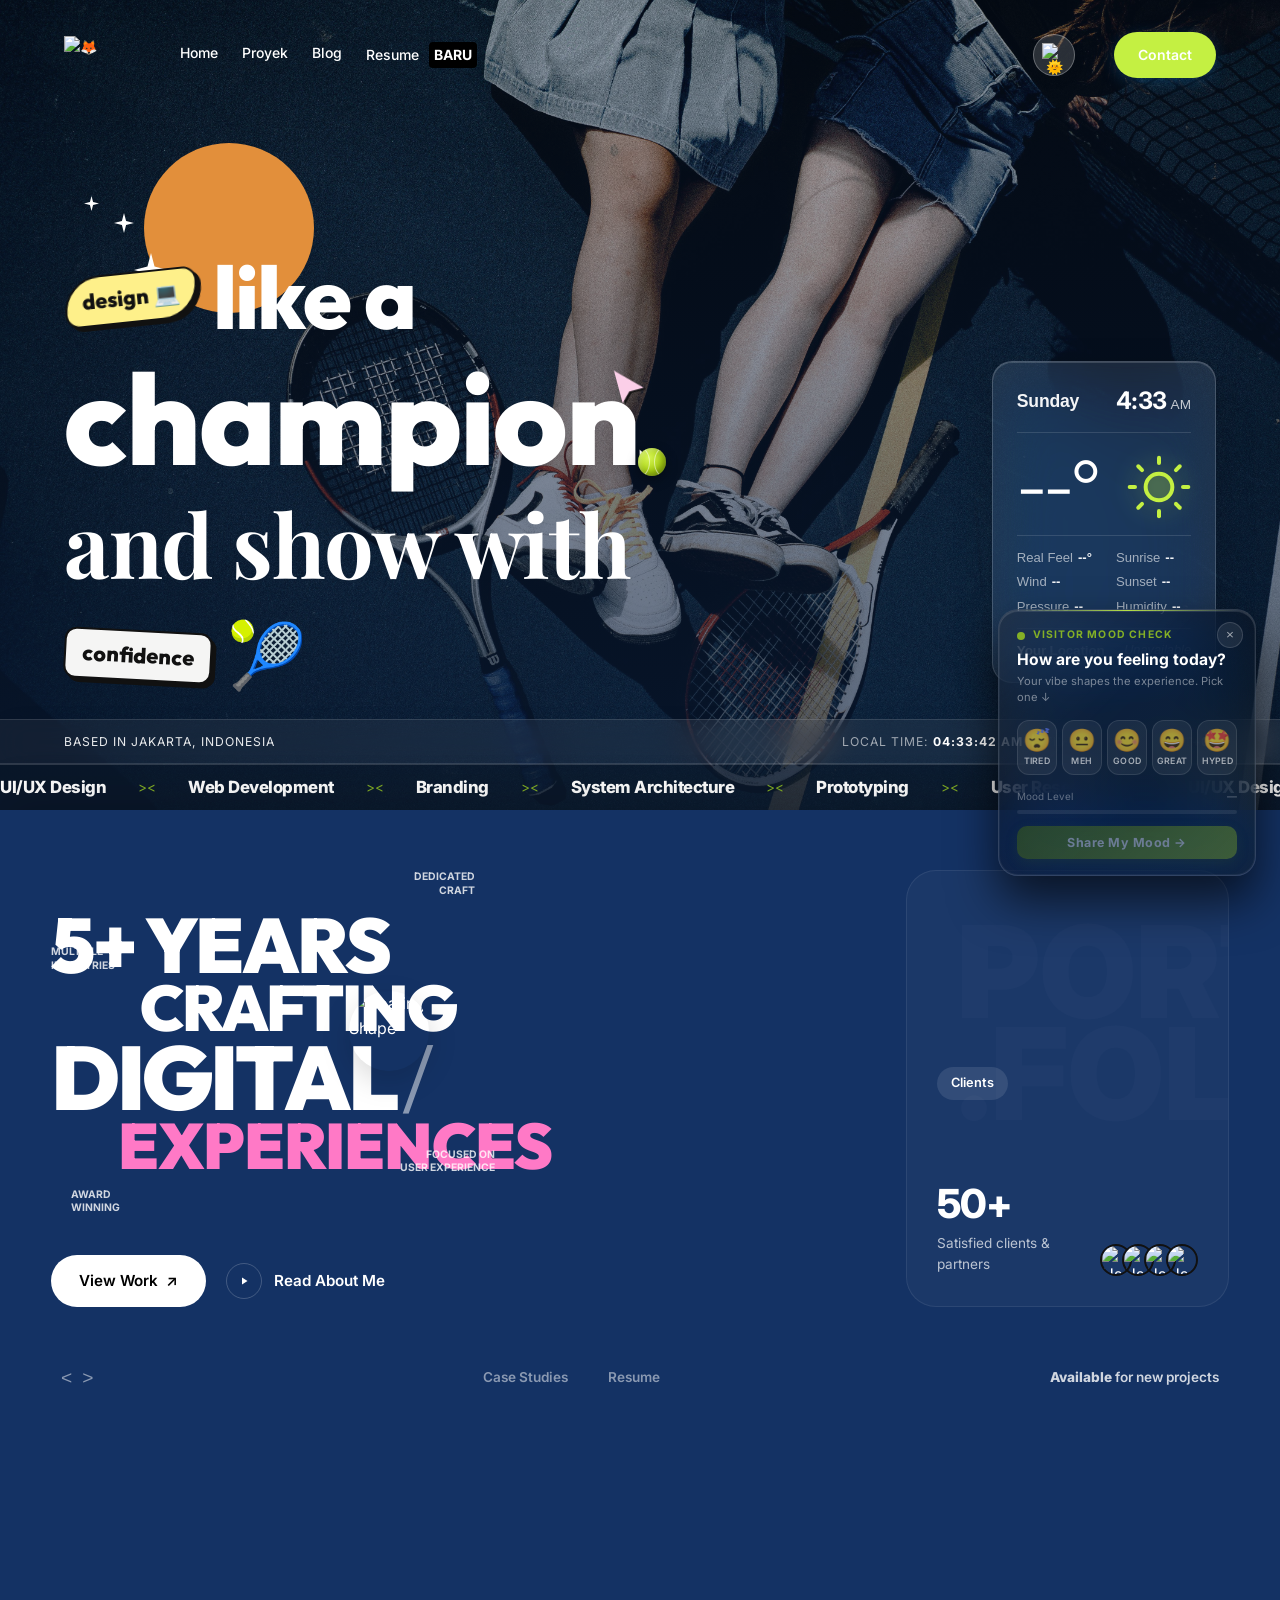
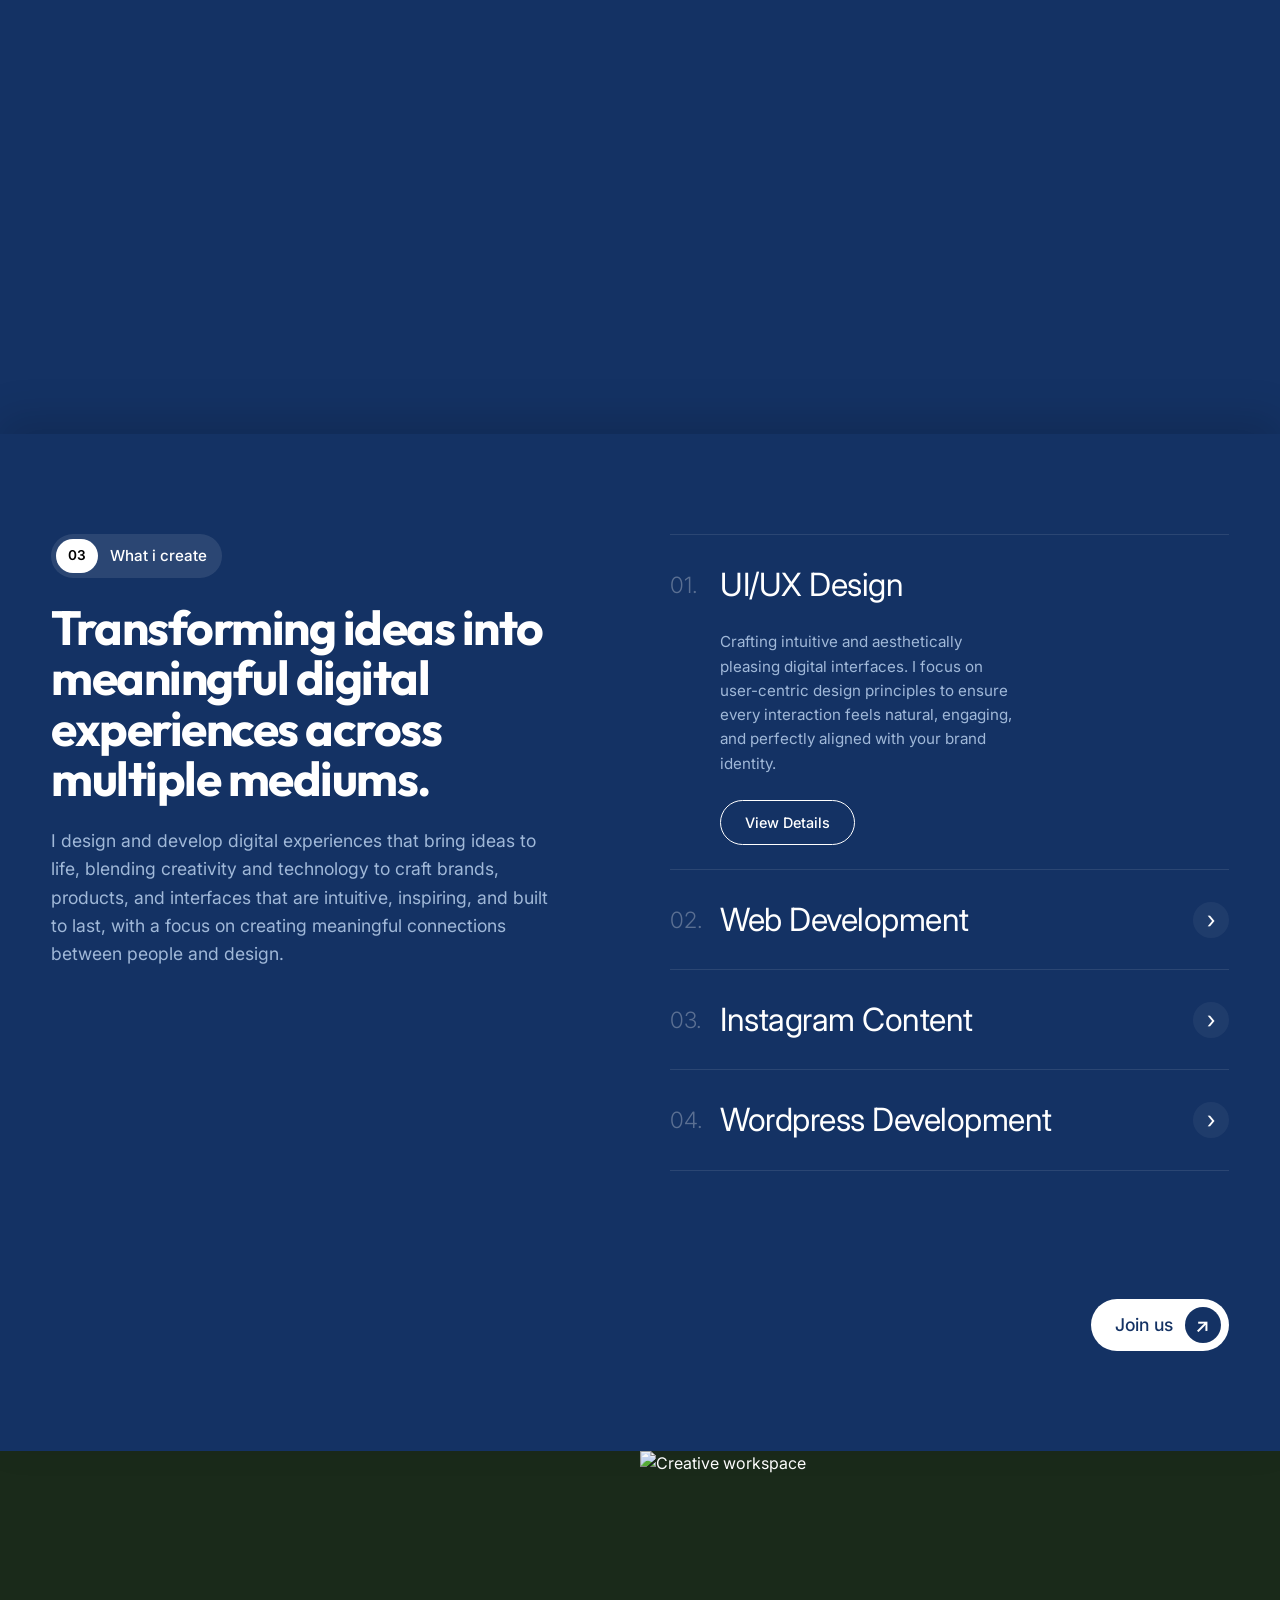
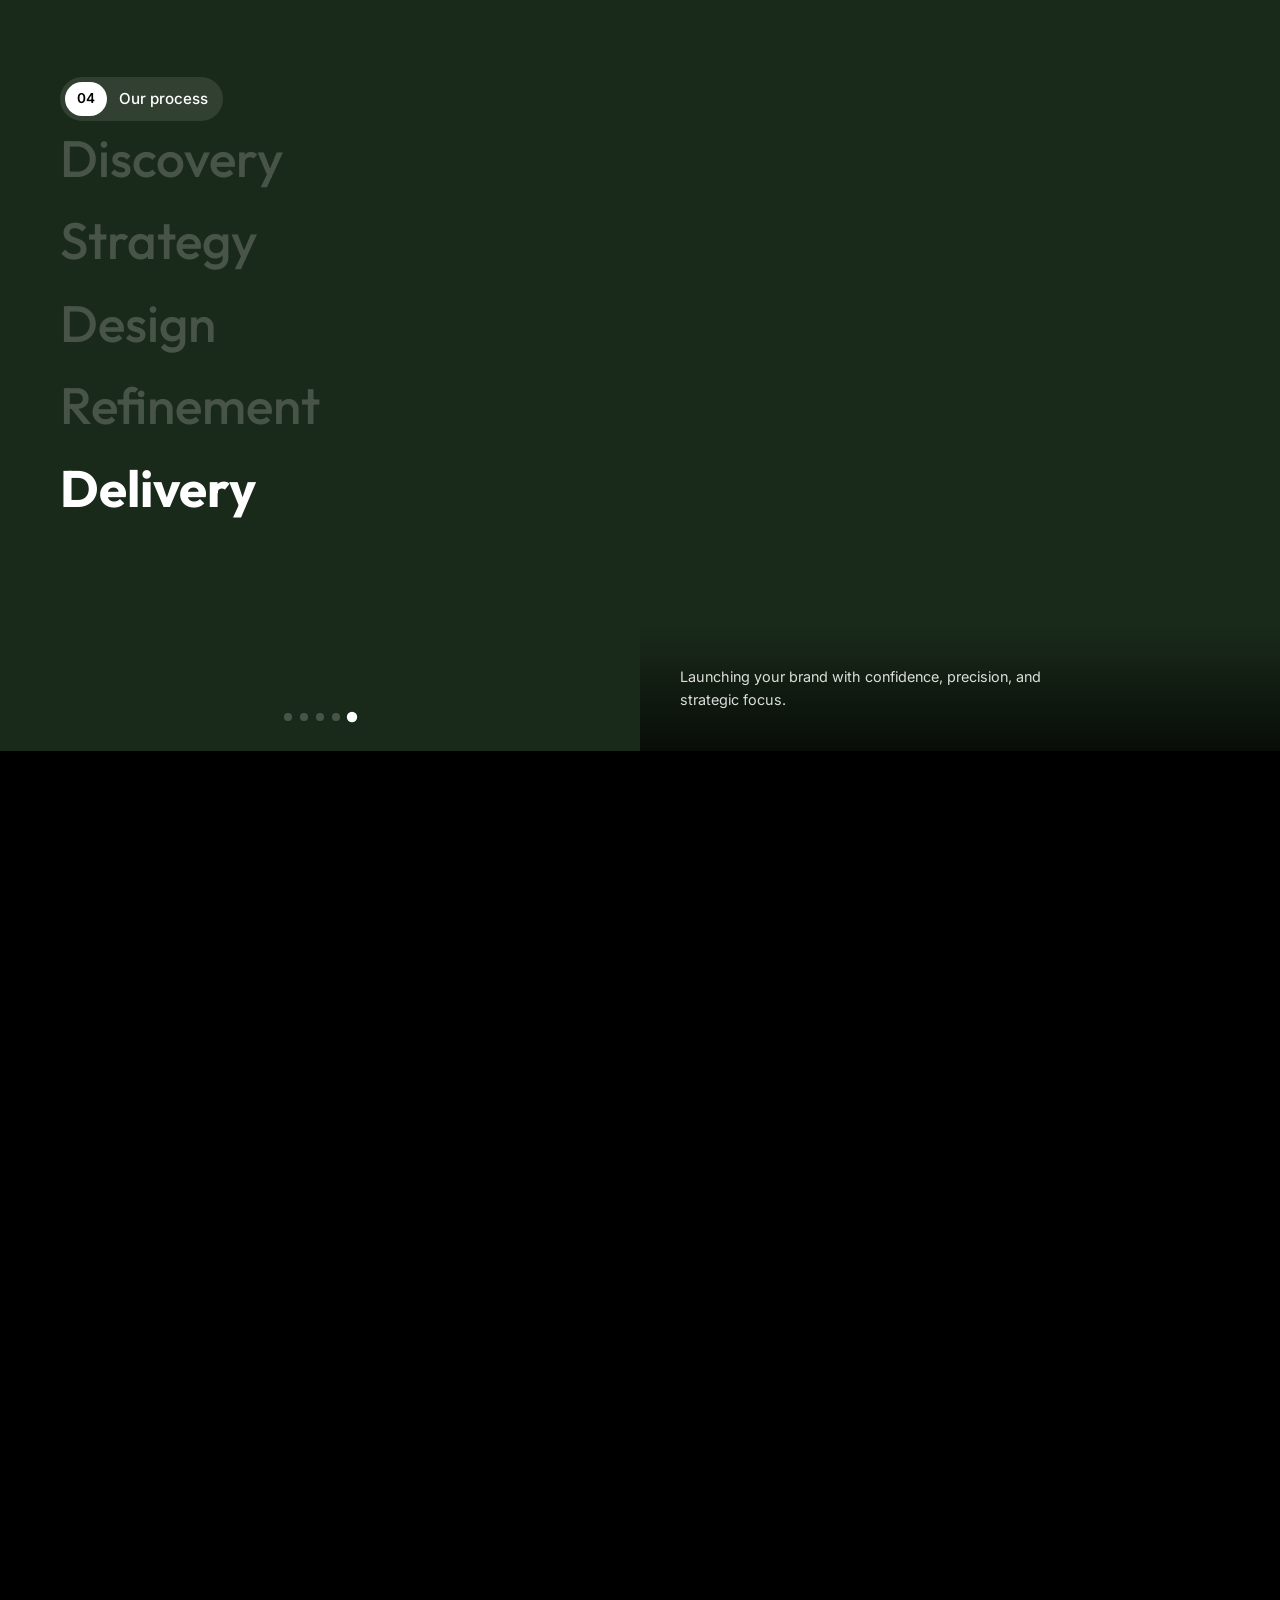
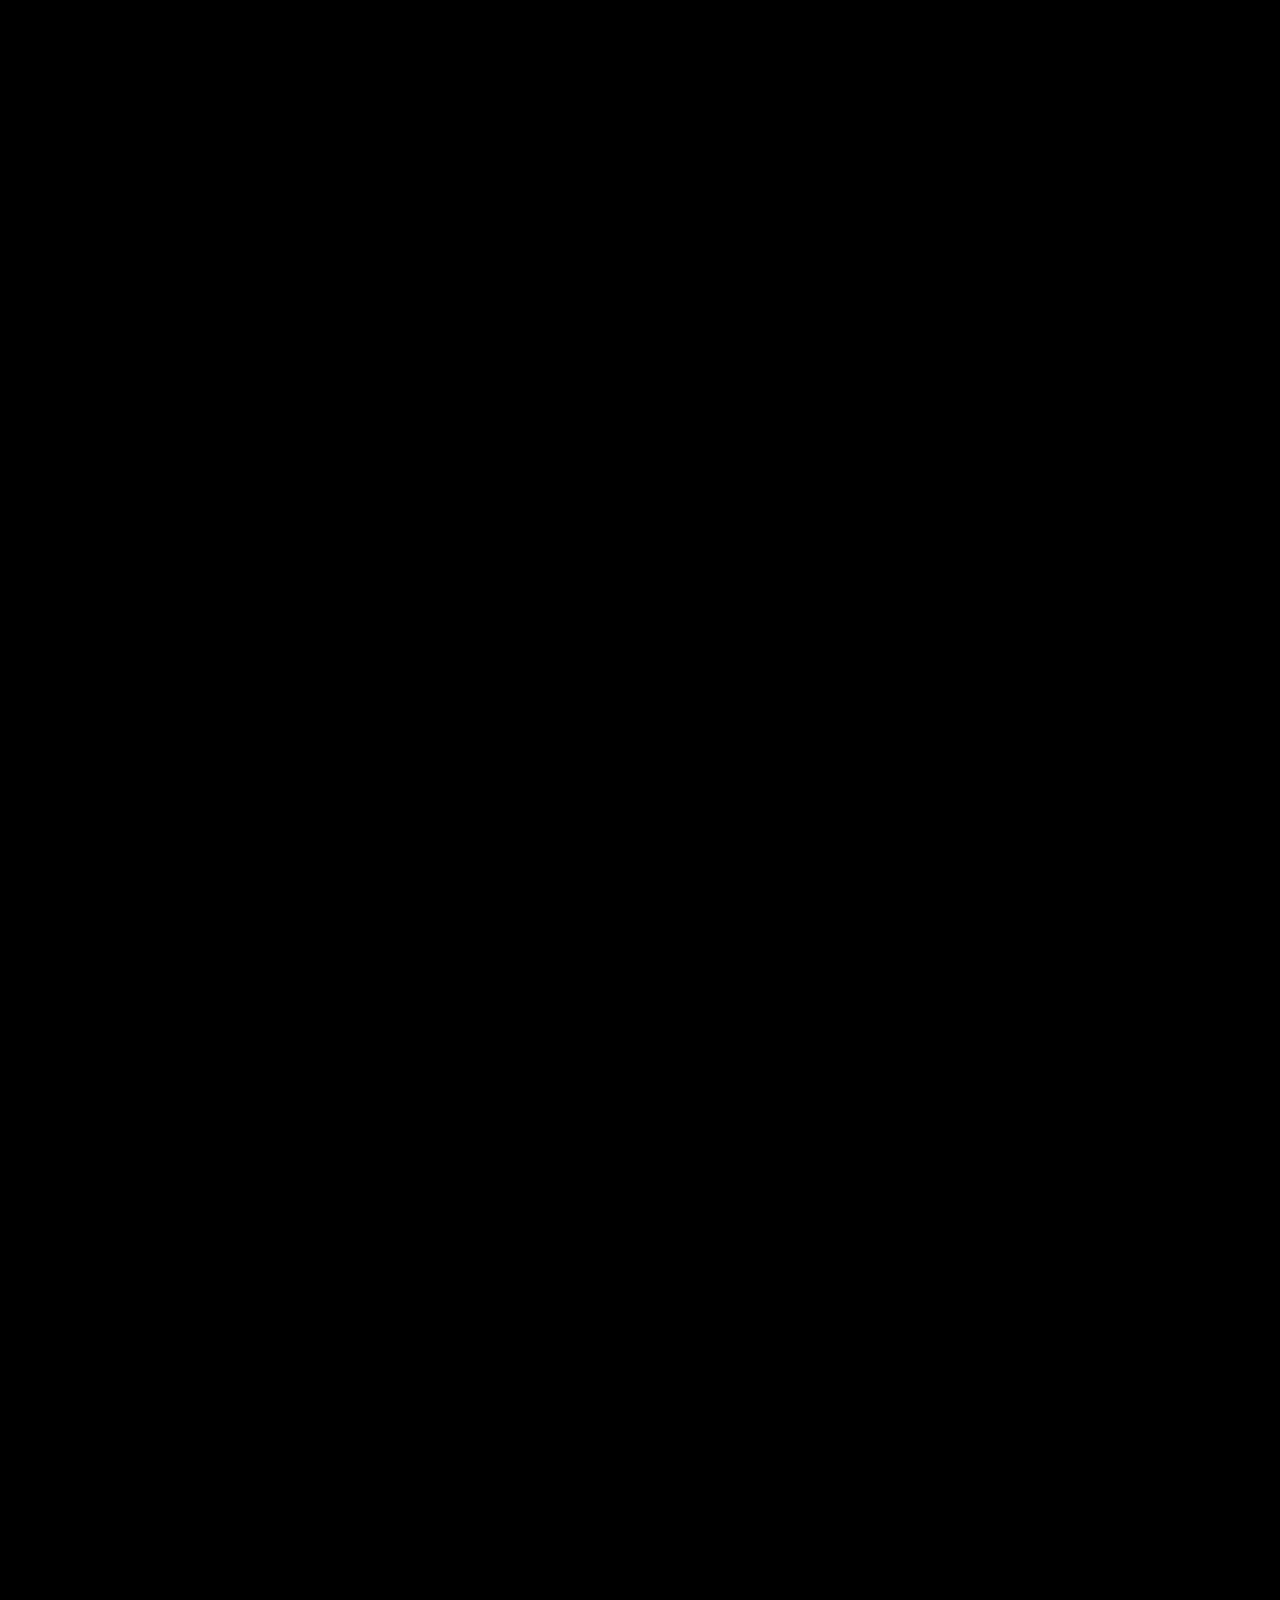
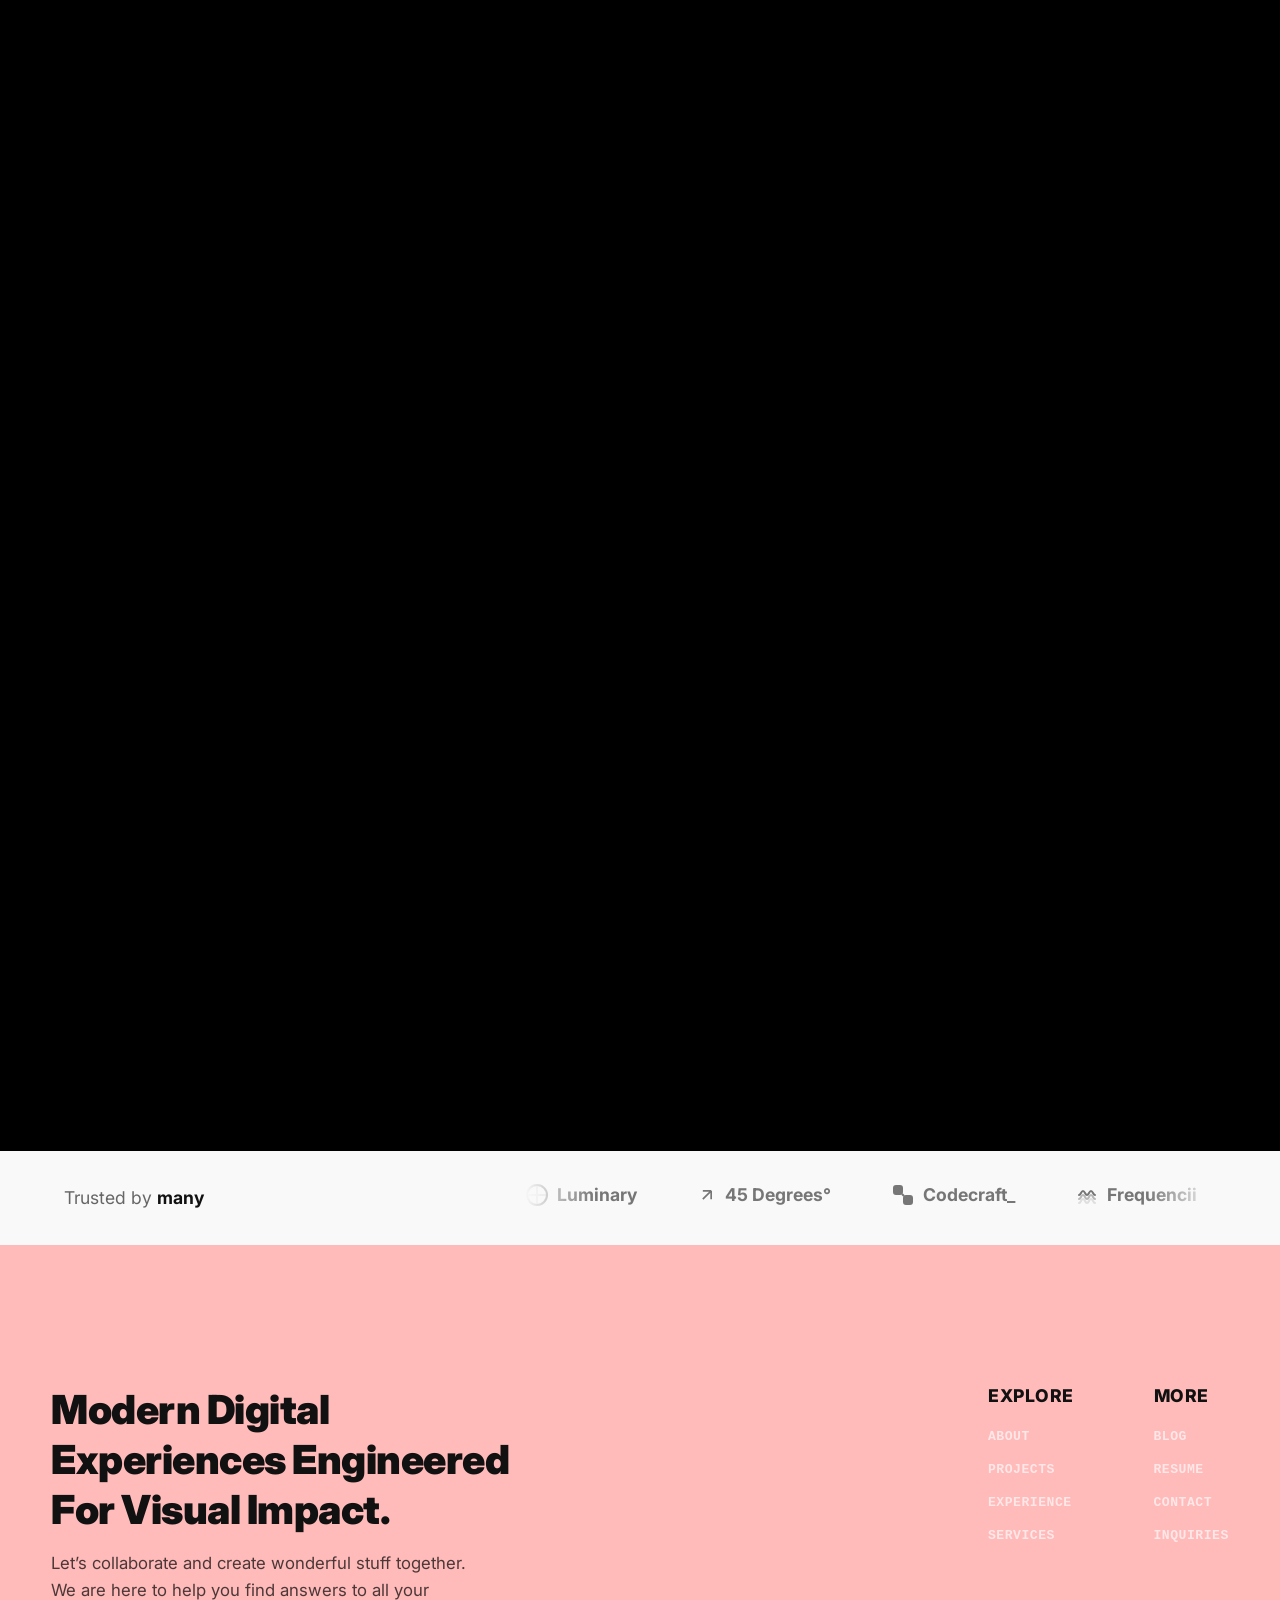
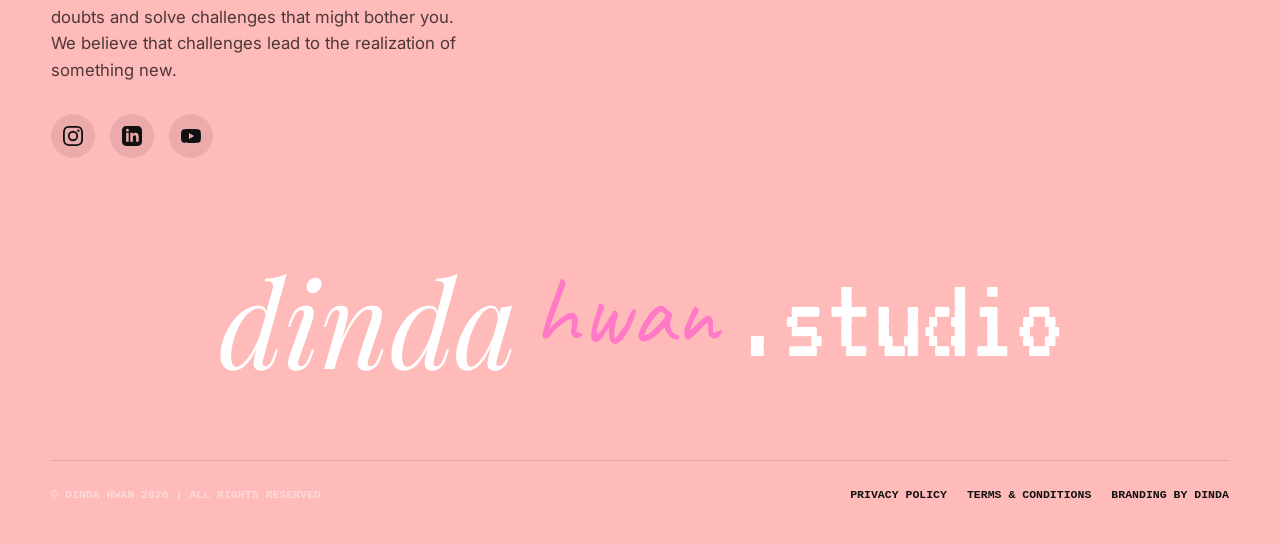
==== index.html @ 65650a75 "Enhance contact panel with WA/Email integration, fix UI issues" ====
<!DOCTYPE html>
<html lang="en">
<head>
    <meta charset="UTF-8">
    <meta name="viewport" content="width=device-width, initial-scale=1.0">
    <title>My Portfolio</title>
    <link rel="icon" type="image/png" href="assets/favicon-dark.png" media="(prefers-color-scheme: dark)">
    <link rel="icon" type="image/png" href="assets/favicon-light.png" media="(prefers-color-scheme: light)">
    <link rel="stylesheet" href="css/style.css?v=7">
    <link rel="preconnect" href="https://fonts.googleapis.com">
    <link rel="preconnect" href="https://fonts.gstatic.com" crossorigin>
    <link href="https://fonts.googleapis.com/css2?family=Inter:wght@300;400;500;600&family=Playfair+Display:ital,wght@0,400;0,600;1,400&family=Outfit:wght@400;500;600;700;800&display=swap" rel="stylesheet">
    <script defer src="https://unpkg.com/@lottiefiles/lottie-player@latest/dist/lottie-player.js"></script>
    <style>
        .lang-selector-minimal {
            position: absolute; top: 30px; right: 100px; z-index: 1000;
            display: none !important; gap: 10px; font-family: 'Inter', sans-serif; font-size: 0.85rem; font-weight: 600;
            background: #2a2a2a; border: 1px solid #444; border-radius: 50px;
            padding: 0 15px; height: 44px; align-items: center;
            box-shadow: 0 4px 12px rgba(0,0,0,0.1);
            transition: all 0.3s ease;
        }
        body.light-theme .lang-selector-minimal {
            background: #fff; border: 1px solid #ddd;
        }
        .lang-selector-minimal span {
            color: rgba(255,255,255,0.2);
        }
        body.light-theme .lang-selector-minimal span {
            color: rgba(0,0,0,0.2);
        }
        .lang-selector-minimal button { background: none; border: none; padding: 0; cursor: pointer; color: rgba(255,255,255,0.5); font-family: inherit; font-size: inherit; font-weight: inherit; transition: color 0.2s;}
        .lang-selector-minimal button:hover, .lang-selector-minimal button.active { color: #fff; }
        body.light-theme .lang-selector-minimal button { color: rgba(0,0,0,0.5); }
        body.light-theme .lang-selector-minimal button:hover, body.light-theme .lang-selector-minimal button.active { color: #111; }
    </style>
    <script src="js/components.js?v=11"></script>

    <style>
        /* Quantum Case Study Overlay */
        .quantum-modal-overlay {
            position: fixed;
            top: 0; left: 0; right: 0; bottom: 0;
            background: var(--primary-bg, #143264);
            z-index: 2000;
            overflow-y: auto;
            overflow-x: hidden;
            display: block;
            opacity: 0;
            visibility: hidden;
            transform: translateY(100%);
            transition: transform 0.6s cubic-bezier(0.16, 1, 0.3, 1), opacity 0.4s ease, visibility 0.4s ease;
        }

        .quantum-modal-overlay.show {
            opacity: 1;
            visibility: visible;
            transform: translateY(0);
        }

        .quantum-modal-close {
            position: fixed;
            top: 30px;
            right: 30px;
            width: 50px;
            height: 50px;
            border-radius: 50%;
            background: rgba(0, 0, 0, 0.3);
            backdrop-filter: blur(10px);
            color: #fff;
            border: 1px solid rgba(255, 255, 255, 0.2);
            font-size: 2rem;
            display: flex;
            align-items: center;
            justify-content: center;
            cursor: pointer;
            z-index: 2010;
            transition: all 0.3s;
            line-height: 1;
        }
        .quantum-modal-close:hover {
            background: rgba(0, 0, 0, 0.6);
            transform: scale(1.1) rotate(90deg);
        }

        .quantum-modal-content {
            width: 100%;
            min-height: 100vh;
            display: flex;
            flex-direction: column;
            color: #ffffff;
        }

        .quantum-hero-banner {
            width: 100vw;
            height: 70vh;
            background-size: cover;
            background-position: center;
            background-repeat: no-repeat;
            position: relative;
        }

        .quantum-article {
            max-width: 1200px;
            margin: 0 auto;
            padding: 5rem 5% 8rem 5%;
            width: 100%;
            font-family: 'Inter', sans-serif;
        }

        .quantum-header {
            margin-bottom: 5rem;
            text-align: center;
        }

        .quantum-title {
            font-size: clamp(3rem, 6vw, 5.5rem);
            font-weight: 900;
            letter-spacing: -0.04em;
            line-height: 1.1;
            margin-bottom: 1.5rem;
            color: #fff;
        }

        .quantum-subtitle {
            font-size: 1.5rem;
            color: rgba(255, 255, 255, 0.7);
            font-weight: 500;
        }

        .quantum-split-layout {
            display: grid;
            grid-template-columns: 1fr 2.5fr;
            gap: 4rem;
            align-items: start;
        }

        .quantum-sidebar {
            position: sticky;
            top: 4rem;
            display: flex;
            flex-direction: column;
            gap: 2.5rem;
        }

        .quantum-meta-group {
            display: flex;
            flex-direction: column;
            gap: 0.5rem;
            padding-bottom: 1.5rem;
            border-bottom: 1px solid rgba(255, 255, 255, 0.1);
        }

        .quantum-meta-label {
            font-size: 0.8rem;
            text-transform: uppercase;
            letter-spacing: 0.05em;
            font-weight: 700;
            opacity: 0.6;
            margin: 0;
            color: #fff;
        }

        .quantum-meta-value {
            font-size: 1.1rem;
            font-weight: 500;
            margin: 0;
            color: #fff;
        }

        .quantum-hire-btn {
            background: #fff;
            color: #000;
            border: none;
            border-radius: 40px;
            padding: 1rem 2rem;
            font-weight: 700;
            font-size: 1rem;
            cursor: pointer;
            width: 100%;
            transition: transform 0.3s;
            display: flex;
            justify-content: space-between;
            align-items: center;
        }
        .quantum-hire-btn:hover {
            transform: translateY(-3px);
        }

        .quantum-main-content {
            display: flex;
            flex-direction: column;
            gap: 4rem;
        }

        .quantum-text-section {
            display: flex;
            flex-direction: column;
            gap: 1.5rem;
        }

        .quantum-section-title {
            font-size: 2rem;
            font-weight: 800;
            letter-spacing: -0.02em;
            margin: 0;
            color: #fff;
        }

        .quantum-paragraph {
            font-size: 1.25rem;
            line-height: 1.8;
            color: rgba(255, 255, 255, 0.8);
            margin: 0;
        }

        .quantum-gallery-row {
            display: flex;
            flex-direction: column;
            gap: 2rem;
            margin-top: 2rem;
        }

        .quantum-gallery-img {
            width: 100%;
            border-radius: 20px;
            object-fit: cover;
        }

        @media (max-width: 900px) {
            .quantum-split-layout { grid-template-columns: 1fr; }
            .quantum-sidebar { position: relative; top: 0; display: grid; grid-template-columns: 1fr 1fr; gap: 1.5rem; }
            .quantum-sidebar-actions { grid-column: 1 / -1; }
        }
        @media (max-width: 600px) {
            .quantum-sidebar { grid-template-columns: 1fr; }
        }
    </style>

</head>
<body>
    <div class="page-loader" id="page-loader">
        <div class="loader-logo">
            <lottie-player class="thinking-logo" src="assets/nyancat.json" background="transparent" speed="1" style="width: 300px; height: 300px;" loop autoplay></lottie-player>
        </div>
    </div>
    
    <global-navbar></global-navbar>

    <main>
        <section class="hero-netpoint" id="hero-netpoint" style="display: flex; flex-direction: column; justify-content: space-between; overflow: hidden;">
            <div class="netpoint-content">
                <div class="netpoint-left">
                    <!-- <div class="netpoint-quote-box">
                        <div class="np-avatars">
                            <img src="https://i.pravatar.cc/100?img=1" alt="avatar">
                            <img src="https://i.pravatar.cc/100?img=2" alt="avatar">
                            <img src="https://i.pravatar.cc/100?img=3" alt="avatar">
                        </div>
                        <p>You don't win every point just always believe in the next one. 🎾</p>
                    </div> -->
                    <!-- Psalm 19:14 Typographic Layout Style -->
                    <div class="netpoint-editorial-layout">
                        <!-- Orange Sun & Sparkle Stars background elements -->
                        <div class="netpoint-editorial-bg">
                            <div class="editorial-sun"></div>
                            <div class="editorial-sparkle s1">
                                <svg width="20" height="20" viewBox="0 0 24 24" fill="currentColor"><path d="M12 0L14.5 9.5L24 12L14.5 14.5L12 24L9.5 14.5L0 12L9.5 9.5Z"/></svg>
                            </div>
                            <div class="editorial-sparkle s2">
                                <svg width="34" height="34" viewBox="0 0 24 24" fill="currentColor"><path d="M12 0L14.5 9.5L24 12L14.5 14.5L12 24L9.5 14.5L0 12L9.5 9.5Z"/></svg>
                            </div>
                            <div class="editorial-sparkle s3">
                                <svg width="15" height="15" viewBox="0 0 24 24" fill="currentColor"><path d="M12 0L14.5 9.5L24 12L14.5 14.5L12 24L9.5 14.5L0 12L9.5 9.5Z"/></svg>
                            </div>
                        </div>

                        <!-- Structured Text Grid (Mockup Style) -->
                        <div class="hero-mockup-layout">
                            <!-- Row 1 -->
                            <div class="hero-mockup-row row-1">
                                <span class="hero-sticker yellow-sticker">design 💻</span>
                                <span class="hero-text-outfit font-row-1">like a</span>
                            </div>
                            
                            <!-- Row 2 -->
                            <div class="hero-mockup-row row-2">
                                <span class="hero-text-outfit font-row-2">champion</span>
                                <span class="hero-sticker-cursor pink-cursor">
                                    <svg viewBox="0 0 24 24" width="100%" height="100%" fill="currentColor">
                                        <path d="M0 0v18l5-5h8l-13-13z"/>
                                    </svg>
                                </span>
                            </div>
                            
                            <!-- Row 3 -->
                            <div class="hero-mockup-row row-3">
                                <span class="hero-text-playfair font-row-3">and show with</span>
                            </div>
                            
                            <!-- Row 4 -->
                            <div class="hero-mockup-row row-4">
                                <span class="hero-sticker tan-sticker">confidence</span>
                                <span class="hero-emoji-tennis">🎾</span>
                            </div>
                        </div>
                    </div>
                </div>

                <div class="netpoint-right">

                    <!-- Weather & Clock Widget -->
                    <div class="np-weather-card">
                        <div class="weather-card-content">

                            <!-- Top: Day + Time -->
                            <div class="wc-top-row">
                                <span class="wc-day" id="widget-day">--</span>
                                <div class="wc-time-group">
                                    <span class="wc-time" id="widget-time">--:--</span>
                                    <span class="wc-ampm" id="widget-ampm">--</span>
                                </div>
                            </div>

                            <!-- Middle: Temp + Icon -->
                            <div class="wc-main-row">
                                <span class="wc-temp" id="widget-temp">--°</span>
                                <div class="wc-icon" id="widget-weather-icon">
                                    <!-- icon updated dynamically -->
                                    <svg width="64" height="64" viewBox="0 0 24 24" fill="none" stroke="#c4f042" stroke-width="1.5" stroke-linecap="round">
                                        <circle cx="12" cy="12" r="5" fill="#c4f042" fill-opacity="0.2"/>
                                        <line x1="12" y1="1" x2="12" y2="3"/><line x1="12" y1="21" x2="12" y2="23"/>
                                        <line x1="4.22" y1="4.22" x2="5.64" y2="5.64"/><line x1="18.36" y1="18.36" x2="19.78" y2="19.78"/>
                                        <line x1="1" y1="12" x2="3" y2="12"/><line x1="21" y1="12" x2="23" y2="12"/>
                                        <line x1="4.22" y1="19.78" x2="5.64" y2="18.36"/><line x1="18.36" y1="5.64" x2="19.78" y2="4.22"/>
                                    </svg>
                                </div>
                            </div>

                            <!-- Detail grid -->
                            <div class="wc-details-grid">
                                <div class="wc-detail-item">
                                    <span class="wc-label">Real Feel</span>
                                    <span class="wc-value" id="widget-feels">--°</span>
                                </div>
                                <div class="wc-detail-item">
                                    <span class="wc-label">Sunrise</span>
                                    <span class="wc-value" id="widget-sunrise">--</span>
                                </div>
                                <div class="wc-detail-item">
                                    <span class="wc-label">Wind</span>
                                    <span class="wc-value" id="widget-wind">--</span>
                                </div>
                                <div class="wc-detail-item">
                                    <span class="wc-label">Sunset</span>
                                    <span class="wc-value" id="widget-sunset">--</span>
                                </div>
                                <div class="wc-detail-item">
                                    <span class="wc-label">Pressure</span>
                                    <span class="wc-value" id="widget-pressure">--</span>
                                </div>
                                <div class="wc-detail-item">
                                    <span class="wc-label">Humidity</span>
                                    <span class="wc-value" id="widget-humidity">--</span>
                                </div>
                            </div>

                            <!-- Location + status bottom -->
                            <div class="wc-location-row">
                                <span class="wc-location" id="widget-location">Detecting...</span>
                                <span class="wc-status" id="widget-status">--</span>
                            </div>

                        </div>
                    </div>

                    <!-- Hidden np-refer-card as requested -->
                    <div class="np-refer-card" style="display: none;">
                        <h3 class="np-refer-title">Refer a friends</h3>
                        <p class="np-refer-desc">Share your referral link with friends</p>
                        <div class="np-refer-bottom">
                            <a href="#" class="np-refer-btn">
                                <svg width="14" height="14" viewBox="0 0 24 24" fill="none" stroke="currentColor" stroke-width="2.5" stroke-linecap="round" stroke-linejoin="round"><circle cx="18" cy="5" r="3"></circle><circle cx="6" cy="12" r="3"></circle><circle cx="18" cy="19" r="3"></circle><line x1="8.59" y1="13.51" x2="15.42" y2="17.49"></line><line x1="15.41" y1="6.51" x2="8.59" y2="10.49"></line></svg>
                                Share link
                            </a>
                            <div class="np-refer-avatars">
                                <img src="https://i.pravatar.cc/100?img=11" alt="avatar">
                                <img src="https://i.pravatar.cc/100?img=12" alt="avatar">
                                <img src="https://i.pravatar.cc/100?img=13" alt="avatar">
                                <img src="https://i.pravatar.cc/100?img=14" alt="avatar">
                            </div>
                        </div>
                    </div>

                    <!-- Chat with Dinda Card -->
                    <div class="np-chat-card" style="display: none;">
                        <div class="chat-card-left">
                            <div class="chat-avatar">
                                <img src="assets/dinda.png" alt="Dinda">
                            </div>
                            <div class="chat-details">
                                <div class="chat-status-row">
                                    <span class="chat-status-dot"></span>
                                    <span class="chat-status-text">GET STARTED</span>
                                </div>
                                <h4 class="chat-title">Chat with Dinda about your project</h4>
                                <p class="chat-subtitle">Free intro call · UK time · Same day reply</p>
                            </div>
                        </div>
                        <a href="#contact" class="chat-arrow-btn" aria-label="Chat with Dinda about your project">
                            <svg width="16" height="16" viewBox="0 0 24 24" fill="none" stroke="currentColor" stroke-width="2.5" stroke-linecap="round" stroke-linejoin="round"><line x1="5" y1="12" x2="19" y2="12"></line><polyline points="12 5 19 12 12 19"></polyline></svg>
                        </a>
                    </div>
                </div>
            </div>

            <div class="netpoint-footer-bar">
                <span>BASED IN JAKARTA, INDONESIA</span>
                <span id="hero-user-info">LOCAL TIME: 00:00</span>
            </div>

            <!-- Scrolling Ticker -->
            <div class="home-ticker-wrap">
                <div class="home-ticker">
                    <div class="home-ticker-item">UI/UX Design</div>
                    <div class="home-ticker-sep">&gt;&lt;</div>
                    <div class="home-ticker-item">Web Development</div>
                    <div class="home-ticker-sep">&gt;&lt;</div>
                    <div class="home-ticker-item">Branding</div>
                    <div class="home-ticker-sep">&gt;&lt;</div>
                    <div class="home-ticker-item">System Architecture</div>
                    <div class="home-ticker-sep">&gt;&lt;</div>
                    <div class="home-ticker-item">Prototyping</div>
                    <div class="home-ticker-sep">&gt;&lt;</div>
                    <div class="home-ticker-item">User Research</div>
                    <div class="home-ticker-sep">&gt;&lt;</div>
                </div>
                <div class="home-ticker" aria-hidden="true">
                    <div class="home-ticker-item">UI/UX Design</div>
                    <div class="home-ticker-sep">&gt;&lt;</div>
                    <div class="home-ticker-item">Web Development</div>
                    <div class="home-ticker-sep">&gt;&lt;</div>
                    <div class="home-ticker-item">Branding</div>
                    <div class="home-ticker-sep">&gt;&lt;</div>
                    <div class="home-ticker-item">System Architecture</div>
                    <div class="home-ticker-sep">&gt;&lt;</div>
                    <div class="home-ticker-item">Prototyping</div>
                    <div class="home-ticker-sep">&gt;&lt;</div>
                    <div class="home-ticker-item">User Research</div>
                    <div class="home-ticker-sep">&gt;&lt;</div>
                </div>
            </div>
        </section>

        <!-- Sports Bento Section -->
        <section class="sports-bento-section">
            <div class="sbs-top-grid">
                
                <!-- Left: Huge Typography -->
                <div class="sbs-typo-block">
                    <div class="sbs-typo-container">
                        <span class="sbs-float-badge f-badge-1">MULTIPLE<br>INDUSTRIES</span>
                        <span class="sbs-float-badge f-badge-2">DEDICATED<br>CRAFT</span>
                        <span class="sbs-float-badge f-badge-3">AWARD<br>WINNING</span>
                        <span class="sbs-float-badge f-badge-4">FOCUSED ON<br>USER EXPERIENCE</span>
                        
                        <div class="sbs-huge-text">
                            <div class="sbs-line-1"><span class="sbs-number">5+</span> <span class="sbs-word">YEARS</span></div>
                            <div class="sbs-line-2">CRAFTING</div>
                            <div class="sbs-line-3">DIGITAL<span class="sbs-slash">/</span></div>
                            <div class="sbs-line-4 highlight-pink">EXPERIENCES</div>
                        </div>
                        
                        <img src="https://images.unsplash.com/photo-1614850523459-c2f4c699c52e?w=150&q=80&auto=format&fit=crop" alt="Floating Shape" class="sbs-float-icon">
                    </div>
                    
                    <div class="sbs-actions">
                        <a href="#" class="sbs-btn-solid">View Work <span class="sbs-arrow">↗</span></a>
                        <a href="#" class="sbs-btn-ghost">
                            <span class="sbs-play-icon">
                                <svg width="12" height="12" viewBox="0 0 24 24" fill="currentColor"><path d="M8 5v14l11-7z"/></svg>
                            </span> 
                            Read About Me
                        </a>
                    </div>
                </div>

                <!-- Right: Community Card -->
                <div class="sbs-card sbs-community-card" style="grid-column: 3;">
                    <div class="sbs-card-watermark">PORT<br>.FOLIO</div>
                    <div class="sbs-community-content">
                        <span class="sbs-card-badge">Clients</span>
                        <div class="sbs-community-bottom">
                            <div class="sbs-community-stats">
                                <h3>50+</h3>
                                <p>Satisfied clients & partners</p>
                            </div>
                            <div class="sbs-avatars">
                                <img src="https://images.unsplash.com/photo-1534528741775-53994a69daeb?w=100&auto=format&fit=crop&q=60" alt="User">
                                <img src="https://images.unsplash.com/photo-1506794778202-cad84cf45f1d?w=100&auto=format&fit=crop&q=60" alt="User">
                                <img src="https://images.unsplash.com/photo-1494790108377-be9c29b29330?w=100&auto=format&fit=crop&q=60" alt="User">
                                <img src="https://images.unsplash.com/photo-1507003211169-0a1dd7228f2d?w=100&auto=format&fit=crop&q=60" alt="User">
                            </div>
                        </div>
                    </div>
                </div>


                
            </div>

            <!-- Middle Navigation / Countdown -->
            <div class="sbs-mid-nav">
                <div class="sbs-nav-arrows">
                    <button aria-label="Previous">&lt;</button>
                    <button aria-label="Next">&gt;</button>
                </div>
                <div class="sbs-nav-links">
                    <a href="#">Case Studies</a>
                    <a href="#">Resume</a>
                </div>
                <div class="sbs-countdown">
                    <strong>Available</strong> for new projects
                </div>
            </div>

            <!-- Bottom Video -->
            <div class="sbs-hero-img-wrapper">
                <video src="assets/video1.mp4" class="sbs-hero-image" autoplay loop muted playsinline></video>
            </div>
        </section>



        

        
        <section id="work" class="schedule-section">
            <div class="sch-container">
                <!-- Left Side -->
                <div class="sch-left">
                    <div class="sch-pill-badge">
                        <span class="sch-badge-num">03</span>
                        <span class="sch-badge-text">What i create</span>
                    </div>
                    <h2 class="sch-title">
                        Transforming ideas into meaningful digital experiences across multiple mediums.
                    </h2>
                    <p class="sch-desc">
                        I design and develop digital experiences that bring ideas to life, blending creativity and technology to craft brands, products, and interfaces that are intuitive, inspiring, and built to last, with a focus on creating meaningful connections between people and design.
                    </p>
                    <div class="sch-main-img-wrapper">
                        <video src="assets/video1.mp4" class="sch-main-img" autoplay loop muted playsinline></video>
                    </div>
                </div>

                <!-- Right Side -->
                <div class="sch-right">
                    
                    <div class="sch-accordion-list">
                        
                        <!-- Item 1 (Expanded) -->
                        <details class="sch-accordion-item" name="schedule" open>
                            <summary class="sch-accordion-header">
                                <span class="sch-acc-num">01.</span>
                                <span class="sch-acc-title">UI/UX Design</span>
                                <span class="sch-acc-icon">›</span>
                            </summary>
                            <div class="sch-accordion-content">
                                <div class="sch-acc-text-col">
                                    <p>Crafting intuitive and aesthetically pleasing digital interfaces. I focus on user-centric design principles to ensure every interaction feels natural, engaging, and perfectly aligned with your brand identity.</p>
                                    <a href="#" class="sch-acc-btn" data-title="UI/UX Design" data-subtitle="Crafting intuitive and aesthetically pleasing digital interfaces" data-role="Lead UI/UX Designer" data-timeline="Ongoing" data-desc="Crafting intuitive and aesthetically pleasing digital interfaces. I focus on user-centric design principles to ensure every interaction feels natural, engaging, and perfectly aligned with your brand identity." data-image="assets/tennis_hero_bg.png" data-thumbs="https://images.unsplash.com/photo-1561070791-2526d30994b5?w=800&q=80,https://images.unsplash.com/photo-1542744094-24638ea0b5b3?w=800&q=80">View Details</a>
                                </div>
                                <div class="sch-acc-img-col">
                                    <video src="assets/video1.mp4" autoplay loop muted playsinline></video>
                                </div>
                            </div>
                        </details>

                        <!-- Item 2 -->
                        <details class="sch-accordion-item" name="schedule">
                            <summary class="sch-accordion-header">
                                <span class="sch-acc-num">02.</span>
                                <span class="sch-acc-title">Web Development</span>
                                <span class="sch-acc-icon">›</span>
                            </summary>
                            <div class="sch-accordion-content">
                                <div class="sch-acc-text-col">
                                    <p>Building lightning-fast, responsive, and robust websites from the ground up. Utilizing the latest web technologies to deliver scalable solutions that perform flawlessly across all devices and browsers.</p>
                                    <a href="#" class="sch-acc-btn" data-title="Web Development" data-subtitle="Building lightning-fast, responsive, and robust websites" data-role="Frontend Developer" data-timeline="2023 - Present" data-desc="Building lightning-fast, responsive, and robust websites from the ground up. Utilizing the latest web technologies to deliver scalable solutions that perform flawlessly across all devices and browsers." data-image="https://images.unsplash.com/photo-1498050108023-c5249f4df085?w=1200&q=80" data-thumbs="https://images.unsplash.com/photo-1504639725590-34d0984388bd?w=800&q=80">View Details</a>
                                </div>
                                <div class="sch-acc-img-col">
                                    <img src="https://images.unsplash.com/photo-1498050108023-c5249f4df085?q=80&w=400&auto=format&fit=crop" alt="Web Development">
                                </div>
                            </div>
                        </details>

                        <!-- Item 3 -->
                        <details class="sch-accordion-item" name="schedule">
                            <summary class="sch-accordion-header">
                                <span class="sch-acc-num">03.</span>
                                <span class="sch-acc-title">Instagram Content</span>
                                <span class="sch-acc-icon">›</span>
                            </summary>
                            <div class="sch-accordion-content">
                                <div class="sch-acc-text-col">
                                    <p>Designing thumb-stopping social media graphics and visual strategies. From cohesive feed aesthetics to engaging stories and reels covers that capture attention and drive audience interaction.</p>
                                    <a href="#" class="sch-acc-btn" data-title="Instagram Content" data-subtitle="Designing thumb-stopping social media graphics" data-role="Content Strategist" data-timeline="2021 - 2023" data-desc="Designing thumb-stopping social media graphics and visual strategies. From cohesive feed aesthetics to engaging stories and reels covers that capture attention and drive audience interaction." data-image="https://images.unsplash.com/photo-1611162617474-5b21e879e113?w=1200&q=80" data-thumbs="https://images.unsplash.com/photo-1611162616305-c69b3fa7fbe0?w=800&q=80">View Details</a>
                                </div>
                                <div class="sch-acc-img-col">
                                    <img src="https://images.unsplash.com/photo-1611162617474-5b21e879e113?q=80&w=400&auto=format&fit=crop" alt="Instagram Content">
                                </div>
                            </div>
                        </details>

                        <!-- Item 4 -->
                        <details class="sch-accordion-item" name="schedule">
                            <summary class="sch-accordion-header">
                                <span class="sch-acc-num">04.</span>
                                <span class="sch-acc-title">Wordpress Development</span>
                                <span class="sch-acc-icon">›</span>
                            </summary>
                            <div class="sch-accordion-content">
                                <div class="sch-acc-text-col">
                                    <p>Creating highly customizable, SEO-optimized, and easily manageable WordPress sites. Tailored to your specific business needs with secure plugins, custom themes, and a focus on lead generation.</p>
                                    <a href="#" class="sch-acc-btn" data-title="Wordpress Development" data-subtitle="Creating highly customizable, SEO-optimized sites" data-role="WordPress Developer" data-timeline="2020 - 2022" data-desc="Creating highly customizable, SEO-optimized, and easily manageable WordPress sites. Tailored to your specific business needs with secure plugins, custom themes, and a focus on lead generation." data-image="https://images.unsplash.com/photo-1547394765-185e1e68f34e?w=1200&q=80" data-thumbs="https://images.unsplash.com/photo-1460925895917-afdab827c52f?w=800&q=80">View Details</a>
                                </div>
                                <div class="sch-acc-img-col">
                                    <img src="https://images.unsplash.com/photo-1547394765-185e1e68f34e?q=80&w=400&auto=format&fit=crop" alt="Wordpress Development">
                                </div>
                            </div>
                        </details>

                    </div>

                    <!-- Bottom Floating Join Button -->
                    <div class="sch-join-wrapper">
                        <a href="#" class="sch-join-btn">
                            <span>Join us</span>
                            <span class="sch-join-arrow">↗</span>
                        </a>
                    </div>
                </div>
            </div>
        </section>


        <section id="about" class="axa-about-section" style="display: none;">

            <div class="axa-bg-circle-1"></div>
            <div class="axa-bg-circle-2"></div>
            <div class="axa-bg-circle-3"></div>

                        <div class="split-showcase-section">
                <!-- Left Half: Copywriting -->
                <div class="split-half split-left">
                    <div class="split-content reveal">
                        <div class="split-badge" data-i18n="home_about_pill">
                            Tentang Saya
                        </div>
                        <h2 class="split-title">
                            Dipercaya oleh <br> <i data-i18n="home_about_klien">Klien</i> & Kolaborator
                        </h2>
                        <p class="split-desc" data-i18n="home_about_desc">
                            Saya adalah seorang desainer dan pengembang dengan pengalaman bertahun-tahun dalam menciptakan solusi digital. Pendekatan saya menggabungkan strategi cerdas dengan desain yang indah.
                        </p>
                    </div>
                </div>

                <!-- Right Half: Image with Floating Button -->
                <div class="split-half split-right" style="background-image: url('assets/tennis_hero_bg.png');">
                    <a href="mailto:hello@example.com" class="split-join-btn reveal">Join Community &raquo;</a>
                </div>
            </div>
        </section>


        <!--
        <section id="contact" class="contact-section">
            <div class="contact-box">
                <h2 class="huge-title" data-i18n="home_contact_title" style="font-size: clamp(2.8rem, 6vw, 5rem); font-weight: 900; line-height: 0.85; margin: 0 0 2rem 0; color: #ffffff; letter-spacing: -2px; text-transform: uppercase;">Mari Berkolaborasi.</h2>
                <p data-i18n="home_contact_desc">Punya ide luar biasa? Jangan ragu untuk menghubungi saya dan mari kita wujudkan bersama.</p>
                <a href="mailto:hello@example.com" class="btn-primary" data-i18n="home_contact_btn">Kirim Pesan</a>
            </div>
        </section>
        -->
    
    <!-- Quantum-style Case Study Overlay -->
    <div class="quantum-modal-overlay" id="quantum-modal">
        <button class="quantum-modal-close" id="quantum-modal-close" aria-label="Close case study">&times;</button>
        <div class="quantum-modal-content">
            <div class="quantum-hero-banner" id="q-main-img"></div>
            <article class="quantum-article">
                <header class="quantum-header">
                    <h1 class="quantum-title" id="q-title">Project Title</h1>
                    <p class="quantum-subtitle" id="q-subtitle">Project Subtitle</p>
                </header>
                <div class="quantum-split-layout">
                    <aside class="quantum-sidebar">
                        <div class="quantum-meta-group">
                            <h4 class="quantum-meta-label">Role</h4>
                            <p class="quantum-meta-value" id="q-meta-role">Lead Designer</p>
                        </div>
                        <div class="quantum-meta-group">
                            <h4 class="quantum-meta-label">Timeline</h4>
                            <p class="quantum-meta-value" id="q-meta-timeline">2023</p>
                        </div>
                        <div class="quantum-sidebar-actions">
                            <button class="quantum-hire-btn" id="q-contact-btn">
                                <span>Hire Now</span> &rarr;
                            </button>
                        </div>
                    </aside>
                    <div class="quantum-main-content">
                        <section class="quantum-text-section">
                            <h2 class="quantum-section-title">The Challenge</h2>
                            <p class="quantum-paragraph" id="q-desc">Details...</p>
                        </section>
                        <div class="quantum-gallery-row" id="q-gallery"></div>
                    </div>
                </div>
            </article>
        </div>
    </div>

</main>


    <!-- Workflow Process Section - Pinned Scroll -->
    <div class="wf-scroll-wrapper" id="wf-scroll-wrapper">
        <section class="wf-section" id="workflow-section">
            <style>
                .wf-scroll-wrapper {
                    position: relative;
                    height: 500vh; /* 5 steps × 100vh each */
                }
                .wf-section {
                    background: #1a2a1a;
                    height: 100vh;
                    display: grid;
                    grid-template-columns: 1fr 1fr;
                    position: sticky;
                    top: 0;
                    overflow: hidden;
                }
                @media (max-width: 768px) {
                    .wf-section {
                        grid-template-columns: 1fr;
                    }
                }

                /* Left - Image */
                .wf-image-col {
                    position: relative;
                    height: 100vh;
                    overflow: hidden;
                }
                @media (max-width: 768px) {
                    .wf-image-col {
                        height: 50vh;
                    }
                }
                .wf-image-col img {
                    width: 100%;
                    height: 100%;
                    object-fit: cover;
                    position: absolute;
                    top: 0; left: 0;
                }
                .wf-image-overlay {
                    position: absolute;
                    bottom: 0; left: 0; right: 0;
                    padding: 40px;
                    background: linear-gradient(transparent, rgba(0,0,0,0.7));
                    z-index: 2;
                }
                .wf-image-desc {
                    font-size: 0.9rem;
                    line-height: 1.6;
                    color: rgba(255,255,255,0.85);
                    max-width: 380px;
                    margin: 0;
                    transition: opacity 0.4s ease, transform 0.4s ease;
                }

                /* Right - Titles */
                .wf-titles-col {
                    display: flex;
                    flex-direction: column;
                    justify-content: center;
                    padding: 80px 60px;
                    position: relative;
                }
                @media (max-width: 768px) {
                    .wf-titles-col {
                        padding: 50px 30px;
                    }
                }
                .wf-label {
                    display: inline-block;
                    padding: 8px 18px;
                    background: rgba(255,255,255,0.1);
                    border-radius: 4px;
                    font-size: 0.7rem;
                    font-weight: 700;
                    letter-spacing: 3px;
                    text-transform: uppercase;
                    color: rgba(255,255,255,0.7);
                    margin-bottom: 40px;
                    width: fit-content;
                }
                .wf-title-list {
                    list-style: none;
                    padding: 0;
                    margin: 0;
                    display: flex;
                    flex-direction: column;
                    gap: 8px;
                }
                .wf-title-item {
                    font-family: 'Outfit', sans-serif;
                    font-size: clamp(2rem, 4vw, 3.2rem);
                    font-weight: 500;
                    font-style: normal;
                    color: rgba(255,255,255,0.2);
                    cursor: pointer;
                    transition: color 0.4s ease, transform 0.3s ease;
                    line-height: 1.3;
                    padding: 4px 0;
                }
                .wf-title-item.active {
                    color: #ffffff;
                    font-weight: 700;
                    font-style: normal;
                }
                .wf-title-item:hover:not(.active) {
                    color: rgba(255,255,255,0.45);
                }

                /* Progress bar */
                .wf-progress {
                    position: absolute;
                    bottom: 30px;
                    left: 50%;
                    transform: translateX(-50%);
                    display: flex;
                    gap: 8px;
                    z-index: 3;
                }
                .wf-progress-dot {
                    width: 8px;
                    height: 8px;
                    border-radius: 50%;
                    background: rgba(255,255,255,0.2);
                    transition: all 0.3s ease;
                }
                .wf-progress-dot.active {
                    background: #fff;
                    transform: scale(1.3);
                }
            </style>

            <!-- Left Column - Titles -->
            <div class="wf-titles-col">
                <div class="sch-pill-badge">
                    <span class="sch-badge-num">04</span>
                    <span class="sch-badge-text">Our process</span>
                </div>
                <ul class="wf-title-list" id="wf-title-list">
                    <li class="wf-title-item active" data-desc="Understanding your goals, audience, brand essence, and unique identity." data-img="https://images.unsplash.com/photo-1517245386807-bb43f82c33c4?auto=format&fit=crop&q=80&w=800">Discovery</li>
                    <li class="wf-title-item" data-desc="Defining direction and creative foundations that inspire results." data-img="https://images.unsplash.com/photo-1454165804606-c3d57bc86b40?auto=format&fit=crop&q=80&w=800">Strategy</li>
                    <li class="wf-title-item" data-desc="Creating visuals that connect form, story, emotion and experience." data-img="https://images.unsplash.com/photo-1561070791-2526d30994b5?auto=format&fit=crop&q=80&w=800">Design</li>
                    <li class="wf-title-item" data-desc="Polishing every element for consistency, coherence, and lasting impact." data-img="https://images.unsplash.com/photo-1516321318423-f06f85e504b3?auto=format&fit=crop&q=80&w=800">Refinement</li>
                    <li class="wf-title-item" data-desc="Launching your brand with confidence, precision, and strategic focus." data-img="https://images.unsplash.com/photo-1460925895917-afdab827c52f?auto=format&fit=crop&q=80&w=800">Delivery</li>
                </ul>
                <div class="wf-progress" id="wf-progress">
                    <span class="wf-progress-dot active"></span>
                    <span class="wf-progress-dot"></span>
                    <span class="wf-progress-dot"></span>
                    <span class="wf-progress-dot"></span>
                    <span class="wf-progress-dot"></span>
                </div>
            </div>

            <!-- Right Column - Image -->
            <div class="wf-image-col">
                <img src="assets/workspace_warm.jpg" alt="Creative workspace">
                <div class="wf-image-overlay">
                    <p class="wf-image-desc" id="wf-desc-text">Understanding your goals, audience, brand essence, and unique identity.</p>
                </div>
            </div>
        </section>
    </div>

    <script>
    (function() {
        const wrapper = document.getElementById('wf-scroll-wrapper');
        const items = document.querySelectorAll('.wf-title-item');
        const dots = document.querySelectorAll('.wf-progress-dot');
        const descEl = document.getElementById('wf-desc-text');
        const imgEl = document.querySelector('.wf-image-col img');
        if (!wrapper || !items.length || !descEl || !imgEl) return;

        let currentIdx = -1;
        imgEl.style.transition = 'opacity 0.2s ease';

        function setActive(idx) {
            if (idx === currentIdx) return;
            currentIdx = idx;
            items.forEach((item, i) => {
                item.classList.toggle('active', i === idx);
            });
            dots.forEach((dot, i) => {
                dot.classList.toggle('active', i === idx);
            });
            descEl.style.opacity = '0';
            descEl.style.transform = 'translateY(8px)';
            imgEl.style.opacity = '0';
            setTimeout(() => {
                descEl.textContent = items[idx].dataset.desc;
                if(items[idx].dataset.img) {
                    imgEl.src = items[idx].dataset.img;
                }
                descEl.style.opacity = '1';
                descEl.style.transform = 'translateY(0)';
                imgEl.style.opacity = '1';
            }, 200);
        }

        // Click interaction
        items.forEach((item, i) => {
            item.addEventListener('click', () => setActive(i));
        });

        // Scroll-driven pinned activation
        let ticking = false;
        function onScroll() {
            const rect = wrapper.getBoundingClientRect();
            const wrapperTop = -rect.top; // how far we've scrolled into the wrapper
            const scrollableHeight = wrapper.offsetHeight - window.innerHeight;

            if (wrapperTop >= 0 && wrapperTop <= scrollableHeight) {
                const progress = wrapperTop / scrollableHeight; // 0 to 1
                const idx = Math.min(items.length - 1, Math.floor(progress * items.length));
                setActive(idx);
            }
            ticking = false;
        }

        window.addEventListener('scroll', () => {
            if (!ticking) {
                requestAnimationFrame(onScroll);
                ticking = true;
            }
        }, { passive: true });

        // Init
        setActive(0);
    })();
    </script>

    <global-footer></global-footer>

    <script src="https://unpkg.com/lenis@1.1.13/dist/lenis.min.js"></script>
    <script src="js/translations.js?v=2"></script>
    <script src="js/main.js"></script>

<script>
document.addEventListener('DOMContentLoaded', () => {
    const qModal = document.getElementById('quantum-modal');
    if(!qModal) return;
    const qClose = document.getElementById('quantum-modal-close');
    const qTitle = document.getElementById('q-title');
    const qSubtitle = document.getElementById('q-subtitle');
    const qRole = document.getElementById('q-meta-role');
    const qTimeline = document.getElementById('q-meta-timeline');
    const qDesc = document.getElementById('q-desc');
    const qImg = document.getElementById('q-main-img');
    const qGallery = document.getElementById('q-gallery');
    const qContactBtn = document.getElementById('q-contact-btn');

    document.querySelectorAll('.sch-acc-btn').forEach(btn => {
        btn.addEventListener('click', (e) => {
            e.preventDefault();
            qTitle.textContent = btn.getAttribute('data-title') || 'Project Title';
            qSubtitle.textContent = btn.getAttribute('data-subtitle') || 'A digital experience';
            qRole.textContent = btn.getAttribute('data-role') || 'UI/UX Designer';
            qTimeline.textContent = btn.getAttribute('data-timeline') || 'Present';
            qDesc.innerHTML = btn.getAttribute('data-desc') || 'Project details...';
            qImg.style.backgroundImage = `url('${btn.getAttribute('data-image') || 'assets/tennis_hero_bg.png'}')`;
            
            qGallery.innerHTML = '';
            const thumbs = btn.getAttribute('data-thumbs');
            if(thumbs) {
                thumbs.split(',').forEach(src => {
                    if(src.trim()) {
                        const img = document.createElement('img');
                        img.className = 'quantum-gallery-img';
                        img.src = src.trim();
                        qGallery.appendChild(img);
                    }
                });
            }
            
            qModal.classList.add('show');
            document.body.style.overflow = 'hidden';
        });
    });

    const closeQModal = () => {
        qModal.classList.remove('show');
        document.body.style.overflow = '';
    };

    if(qClose) qClose.addEventListener('click', closeQModal);
    if(qContactBtn) qContactBtn.addEventListener('click', () => {
        closeQModal();
        window.location.href = '#contact';
    });
    
    document.addEventListener('keydown', (e) => {
        if(e.key === 'Escape') {
            if (qModal.classList.contains('show')) closeQModal();
        }
    });

});
</script>


</body>
</html>
---- css/style.css ----
@import url('https://fonts.googleapis.com/css2?family=Playfair+Display:ital,wght@1,400;1,700&family=Caveat:wght@700&family=VT323&display=swap');

:root {
    --primary-bg: #143264; /* Vibrant tennis blue */
    --secondary-bg: rgba(255, 255, 255, 0.1); /* Translucent glassmorphism */
    --accent-color: #c4f042; /* Tennis yellow-green */
    --text-primary: #ffffff; /* White text */
    --text-secondary: #a0b8d8; /* Light blue-gray for secondary text */
    --font-heading: 'Inter', sans-serif;
    --font-body: 'Inter', sans-serif;
    --border-radius: 20px;
    --transition: all 0.3s ease;
}

/* Lenis Smooth Scrolling */
/* Lenis Smooth Scrolling & Scroll Snapping */
html.lenis, html.lenis body {
  height: auto;
  scroll-snap-type: none; /* Disable native snapping to let Lenis handle it smoothly */
}

.lenis.lenis-smooth {
  scroll-behavior: auto !important;
}
.lenis.lenis-smooth [data-lenis-prevent] {
  overscroll-behavior: contain;
}
.lenis.lenis-stopped {
  overflow: hidden;
}
.lenis.lenis-scrolling iframe {
  pointer-events: none;
}

/* Theme Toggle Button */
.theme-toggle {
    background: rgba(255, 255, 255, 0.15);
    border: 1px solid rgba(255, 255, 255, 0.3);
    border-radius: 50%;
    width: 42px;
    height: 42px;
    cursor: pointer;
    font-size: 1.2rem;
    color: var(--text-primary);
    margin-right: 15px;
    display: flex;
    align-items: center;
    justify-content: center;
    transition: all 0.3s ease;
    box-shadow: 0 4px 12px rgba(0,0,0,0.1);
}
.theme-toggle:hover {
    transform: scale(1.1);
    background: rgba(255, 255, 255, 0.25);
}
.theme-toggle .icon-moon {
    display: none !important;
}
.theme-toggle .icon-sun {
    display: flex !important;
    align-items: center;
    justify-content: center;
}
body.light-theme .theme-toggle .icon-sun {
    display: none !important;
}
body.light-theme .theme-toggle .icon-moon {
    display: flex !important;
    align-items: center;
    justify-content: center;
}
body.light-theme .theme-toggle {
    background: var(--color-1);
    border: 1px solid var(--color-3);
    box-shadow: 0 2px 8px rgba(0,0,0,0.05);
}
body.light-theme .theme-toggle:hover {
    background: var(--color-2);
}

/* Light Theme Overrides (Index Page) */
body.light-theme {
    --color-1: #EFEFEF;
    --color-2: #D1D1D1;
    --color-3: #9B9B9B;
    --color-4: #E3E8C8;
    --color-5: #D5E48B;
    --color-6: #7A7A7A;
    --color-7: #B5CC50;
    --color-8: #E6E0FA;
    --color-9: #1A1A1A;
    --color-10: #93A350;

    --primary-bg: var(--color-1);
    --secondary-bg: var(--color-2);
    --accent-color: var(--color-7);
    --text-primary: var(--color-9);
    --text-secondary: var(--color-6);
}
body.light-theme .about-section h2, 
body.light-theme .about-section p, 
body.light-theme .about-grid h3,
body.light-theme .work-section h2, 
body.light-theme .project-card h3,
body.light-theme .project-card p,
body.light-theme .bento-section h2, 
body.light-theme .bento-item h3, 
body.light-theme .bento-item p,
body.light-theme .bento-item.large p,
body.light-theme .blog-section h2, 
body.light-theme .blog-card h3, 
body.light-theme .blog-card p,
body.light-theme .blog-card .blog-date,
body.light-theme .section-title,
body.light-theme .champ-col-left h2,
body.light-theme .champ-col-mid p,
body.light-theme .champ-col-right p,
body.light-theme .label-text,
body.light-theme .years-text,
body.light-theme .champ-list li,
body.light-theme .contact-title,
body.light-theme .contact-desc,
body.light-theme .contact-info p {
    color: var(--color-9);
}

body.light-theme .champions-top-line .line {
    background: rgba(0, 0, 0, 0.2);
}

body.light-theme .circle-a {
    border-color: var(--color-9);
}

body.light-theme .work-section p, 
body.light-theme .bento-section > p,
body.light-theme .blog-section > p,
body.light-theme .about-section p {
    color: var(--color-6);
}

body.light-theme .btn-outline {
    border-color: var(--color-9);
    color: var(--color-9);
}
body.light-theme .project-card, body.light-theme .blog-card {
    background-color: var(--color-1);
    border: 1px solid var(--color-3);
}

body.light-theme .bento-item {
    background: linear-gradient(135deg, #1579ee 0%, #43c1f2 100%);
    background-attachment: fixed;
    background-size: cover;
    border: none;
    box-shadow: 0 10px 30px rgba(21, 121, 238, 0.2);
}
body.light-theme .bento-item h3,
body.light-theme .bento-item p,
body.light-theme .bento-item .read-more {
    color: var(--color-1) !important;
}
body.light-theme .navbar {
    background: transparent;
    border: none;
}
body.light-theme .nav-links-main {
    background: transparent;
    border: none;
    box-shadow: none;
}
body.light-theme .logo-w {
    color: var(--color-1) !important;
}
body.light-theme .nav-links-main a {
    color: var(--color-1) !important;
}
body.light-theme .nav-links-main a:hover {
    color: var(--accent-color) !important;
}
body.light-theme .search-bar {
    background-color: rgba(255, 255, 255, 0.1);
    border: 1px solid rgba(255, 255, 255, 0.2);
    box-shadow: none;
}
body.light-theme .search-bar input {
    color: var(--color-1);
}
body.light-theme .search-bar input::placeholder {
    color: rgba(255, 255, 255, 0.6);
}

body.light-theme .btn-black, body.light-theme .btn-primary.btn-nav {
    background-color: var(--color-1) !important;
    color: var(--color-9) !important;
}
body.light-theme .badge {
    background-color: var(--color-1) !important;
    color: var(--color-9) !important;
}
/* Ensure scrolled states turn dark slate */
body.light-theme .header-wrapper.scrolled .nav-links-main a {
    color: var(--color-9) !important;
}
body.light-theme .header-wrapper.scrolled .logo-w {
    color: var(--color-9) !important;
}

body.light-theme .header-wrapper.scrolled .btn-black, 
body.light-theme .header-wrapper.scrolled .btn-primary.btn-nav {
    background-color: var(--color-9) !important;
    color: var(--color-1) !important;
}
body.light-theme .header-wrapper.scrolled .badge {
    background-color: var(--color-9) !important;
    color: var(--color-1) !important;
}
body.light-theme .footer-logo p, body.light-theme .link-column a, body.light-theme .footer-bottom-links a {
    color: var(--color-6);
}
body.light-theme .link-column a:hover, body.light-theme .footer-bottom-links a:hover {
    color: var(--accent-color);
}

/* Scroll Animation Classes */
.reveal {
    opacity: 0;
    transform: translate3d(0, 50px, 0);
    transition: opacity 1.2s cubic-bezier(0.16, 1, 0.3, 1), transform 1.2s cubic-bezier(0.16, 1, 0.3, 1);
    will-change: opacity, transform;
    backface-visibility: hidden;
    -webkit-backface-visibility: hidden;
}

.reveal.reveal-active {
    opacity: 1;
    transform: translate3d(0, 0, 0);
}

* {
    margin: 0;
    padding: 0;
    box-sizing: border-box;
}

body {
    font-family: var(--font-body);
    background-color: var(--primary-bg);
    color: var(--text-primary);
    line-height: 1.6;
    overflow-x: clip; /* changed from hidden to support position: sticky */
}

/* Stacking slide effect for main sections */
main > section, global-footer {
    box-shadow: 0 -15px 40px rgba(0,0,0,0.15); /* shadow so overlaps are visible */
    background-color: var(--primary-bg); /* ensure opaque */
}

a {
    color: inherit;
    text-decoration: none;
    transition: var(--transition);
}

/* Header Wrapper & Sticky Layout */
.header-wrapper {
    position: fixed;
    top: 0;
    left: 0;
    width: 100%;
    z-index: 1000;
    transition: transform 0.4s cubic-bezier(0.4, 0, 0.2, 1), background-color 0.3s ease;
    background: transparent;
}

.header-wrapper.header-hidden {
    transform: translateY(-100%);
}

/* Top Banner Marquee */
.top-banner-marquee {
    display: block;
    max-height: 0;
    opacity: 0;
    background-color: #f1f1f1;
    color: #333333;
    padding: 0;
    font-size: 0.8rem;
    font-weight: 500;
    letter-spacing: 0.5px;
    width: 100%;
    overflow: hidden;
    white-space: nowrap;
    border-bottom: 0px solid transparent;
    box-sizing: border-box;
    transition: max-height 0.4s cubic-bezier(0.16, 1, 0.3, 1), opacity 0.3s ease, padding 0.4s ease, border-bottom 0.4s ease;
}

/* Dark mode overrides for top banner marquee */
body:not(.light-theme) .top-banner-marquee {
    background-color: #1a1a1a;
    color: #e5e5e5;
    border-bottom: 0px solid transparent;
}

.header-wrapper.scrolled .top-banner-marquee {
    max-height: 40px;
    opacity: 1;
    padding: 6px 0;
    border-bottom: 1px solid rgba(0,0,0,0.06);
}

body:not(.light-theme) .header-wrapper.scrolled .top-banner-marquee {
    border-bottom: 1px solid rgba(255,255,255,0.08);
}

.marquee-content {
    display: inline-block;
    animation: marquee 25s linear infinite;
}

.marquee-content span {
    margin-right: 15px;
}

.smiley {
    margin-right: 40px;
    font-size: 1rem;
}

@keyframes marquee {
    0% { transform: translate3d(0, 0, 0); }
    100% { transform: translate3d(-50%, 0, 0); }
}

/* Navbar Awwwards Style */
.navbar.awwwards-nav {
    display: flex;
    justify-content: space-between;
    align-items: center;
    position: absolute;
    top: 30px;
    left: 5%;
    width: 90%;
    background: transparent;
    border: none;
    padding: 0;
    transition: all 0.3s cubic-bezier(0.16, 1, 0.3, 1);
}

/* Scrolled Navbar Style (Pill shape) */
.header-wrapper.scrolled {
    background: transparent;
    box-shadow: none;
    border-bottom: none;
    padding-top: 0;
    pointer-events: none;
}

body:not(.light-theme) .header-wrapper.scrolled {
    background: transparent;
    border-bottom: none;
    box-shadow: none;
}

.header-wrapper.scrolled .navbar.awwwards-nav {
    pointer-events: auto;
    background: #ffffff;
    border-radius: 50px;
    box-shadow: 0 10px 40px rgba(0, 0, 0, 0.08);
    border: 1px solid rgba(0, 0, 0, 0.08);
    top: 0;
    left: 0;
    width: max-content;
    max-width: 95%;
    margin: 20px auto 0;
    padding: 10px 16px 10px 24px;
    position: relative;
    display: flex;
    justify-content: space-between;
    gap: 3rem;
}

body:not(.light-theme) .header-wrapper.scrolled .navbar.awwwards-nav {
    background: rgba(20, 20, 20, 0.85);
    backdrop-filter: blur(16px);
    -webkit-backdrop-filter: blur(16px);
    border: 1px solid rgba(255, 255, 255, 0.1);
    box-shadow: 0 10px 30px rgba(0, 0, 0, 0.5);
}

/* Removed background from scrolled nav links */

.header-wrapper.scrolled .logo-w {
    color: #000000 !important;
}
body:not(.light-theme) .header-wrapper.scrolled .logo-w {
    color: #ffffff !important;
}

.header-wrapper.scrolled .nav-links-main a {
    color: #111111;
}
body:not(.light-theme) .header-wrapper.scrolled .nav-links-main a {
    color: #ffffff;
}

.header-wrapper.scrolled .search-bar {
    background-color: rgba(0, 0, 0, 0.04);
    border-color: rgba(0, 0, 0, 0.08);
}
body:not(.light-theme) .header-wrapper.scrolled .search-bar {
    background-color: rgba(255, 255, 255, 0.06);
    border-color: rgba(255, 255, 255, 0.12);
}

.header-wrapper.scrolled .search-bar input {
    color: #111111;
}
body:not(.light-theme) .header-wrapper.scrolled .search-bar input {
    color: #ffffff;
}

.header-wrapper.scrolled .search-bar input::placeholder {
    color: rgba(0, 0, 0, 0.45);
}
body:not(.light-theme) .header-wrapper.scrolled .search-bar input::placeholder {
    color: rgba(255, 255, 255, 0.5);
}

.nav-left {
    display: flex;
    align-items: center;
    gap: 3rem;
}

.logo-w {
    font-family: var(--font-heading);
    font-size: 14px;
    font-weight: 800;
    color: #000 !important;
}

.nav-links-main {
    display: flex;
    list-style: none;
    gap: 1.5rem;
    background: transparent;
    backdrop-filter: none;
    -webkit-backdrop-filter: none;
    padding: 12px 30px;
    border-radius: 50px;
    border: none;
}

.nav-links-main a {
    font-size: 14px;
    font-weight: 500;
    color: #fff;
    display: flex;
    align-items: center;
    gap: 0.3rem;
}

.nav-links-main a:hover {
    color: var(--accent-color);
}

.arrow {
    font-size: 0.7rem;
}

.badge {
    background-color: #000;
    color: #fff;
    font-size: 0.6rem;
    padding: 2px 5px;
    border-radius: 4px;
    font-weight: bold;
    text-transform: uppercase;
    margin-left: 5px;
}

.nav-center {
    flex: 1;
    display: flex;
    justify-content: center;
    padding: 0 2rem;
}

.search-bar {
    display: flex;
    align-items: center;
    background-color: rgba(255, 255, 255, 0.1);
    border: 1px solid rgba(255, 255, 255, 0.2);
    border-radius: 50px;
    padding: 0.6rem 1.2rem;
    width: 100%;
    max-width: 300px;
    backdrop-filter: blur(10px);
}

.search-bar input {
    border: none;
    background: transparent;
    outline: none;
    margin-left: 10px;
    width: 100%;
    font-family: var(--font-body);
    font-size: 14px;
    color: #fff;
}
.search-bar input::placeholder {
    color: rgba(255, 255, 255, 0.6);
}

.nav-right {
    display: flex;
    align-items: center;
    gap: 1.5rem;
}

.nav-text-link {
    display: none;
}

.btn-black {
    background-color: #ffffff;
    color: #111;
    padding: 0.7rem 1.5rem;
    border-radius: 50px;
    font-weight: 700;
    font-size: 14px;
    border: none;
}

.btn-black:hover {
    background-color: #f0f0f0;
}

.btn-outline {
    background-color: transparent;
    color: #000;
    padding: 0.5rem 1.1rem;
    border-radius: 6px;
    font-weight: 600;
    font-size: 14px;
    border: 1px solid #ccc;
}

.lang-selector-minimal {
    position: absolute; 
    top: 30px; 
    right: 100px; 
    z-index: 1000;
    display: none !important; /* Temporarily hidden */
    gap: 10px; 
    font-family: 'Inter', sans-serif; 
    font-size: 0.85rem; 
    font-weight: 600;
    background: #2a2a2a; 
    border: 1px solid #444; 
    border-radius: 50px;
    padding: 0 15px; 
    height: 44px; 
    align-items: center;
    box-shadow: 0 4px 12px rgba(0,0,0,0.1);
    transition: all 0.3s ease;
}

body.light-theme .lang-selector-minimal {
    background: #fff; 
    border: 1px solid #ddd;
}

.lang-selector-minimal span {
    color: rgba(255,255,255,0.2);
}

body.light-theme .lang-selector-minimal span {
    color: rgba(0,0,0,0.2);
}

.lang-selector-minimal button {
    background: none !important;
    border: none !important;
    padding: 0 !important;
    cursor: pointer;
    color: rgba(255, 255, 255, 0.5);
    font-family: inherit;
    font-size: 14px !important;
    font-weight: inherit;
    transition: color 0.2s;
    outline: none;
    box-shadow: none !important;
}

.lang-selector-minimal button:hover, 
.lang-selector-minimal button.active {
    color: #ffffff;
}

body.light-theme .lang-selector-minimal button { 
    color: rgba(0,0,0,0.5); 
}

body.light-theme .lang-selector-minimal button:hover, 
body.light-theme .lang-selector-minimal button.active { 
    color: #111; 
}

.btn-outline:hover {
    border-color: #000;
}

/* Typography */
h1, h2, h3, h4 {
    font-family: var(--font-heading);
    font-weight: 400;
    line-height: 1.2;
}

.btn-primary {
    background-color: var(--accent-color);
    color: #fff;
    padding: 0.75rem 1.5rem;
    border-radius: 50px;
    font-weight: 600;
    font-size: 0.9rem;
    display: inline-block;
    box-shadow: 0 4px 15px rgba(16, 111, 183, 0.3);
}

.btn-primary:hover {
    background-color: #0b5085;
    transform: translateY(-2px);
    color: #fff;
}


.subtitle {
    text-transform: uppercase;
    letter-spacing: 2px;
    font-size: 0.8rem;
    color: var(--accent-color);
    margin-bottom: 1rem;
    font-family: var(--font-body);
    font-weight: 600;
}

/* Hero Section Custom (NetPoint Style) */
.hero-netpoint {
    position: relative;
    width: 100%;
    height: 90vh;           /* exact 90% screen */
    min-height: 600px;       /* safety floor */
    background-image: url('../assets/pexels-wendywei-2820819.jpg');
    background-size: cover;
    background-position: center;
    display: flex;
    flex-direction: column;
    justify-content: space-between;
    overflow: hidden;

    /* CSS variables for theme support */
    --hero-text-title: #ffffff;
    --hero-text-desc: rgba(255, 255, 255, 0.9);
    --hero-overlay: linear-gradient(to bottom, rgba(10,30,60,0.3) 0%, rgba(10,30,60,0.7) 100%);
    --ticker-bg: rgba(13, 27, 42, 0.55);
    --ticker-border: rgba(255, 255, 255, 0.15);
    --ticker-text: #ffffff;
    --ticker-sep-color: #84b026;
}

body.light-theme .hero-netpoint {
    background-image: url('../assets/pexels-wendywei-2820819.jpg');
    background-size: cover;
    background-position: center top;
    --hero-text-title: #233129;
    --hero-text-desc: #364a3e;
    --hero-overlay: none;
    --ticker-bg: rgba(230, 235, 232, 0.8);
    --ticker-border: #233129;
    --ticker-text: #233129;
    --ticker-sep-color: #233129;
}

.hero-netpoint::before {
    content: '';
    position: absolute;
    top: 0; left: 0; right: 0; bottom: 0;
    background: var(--hero-overlay);
    z-index: 1;
    transition: background 0.3s ease;
}

.netpoint-content {
    position: relative;
    z-index: 5;
    width: 90%;
    max-width: 1400px;
    margin: 0 auto;
    display: flex;
    justify-content: space-between;
    align-items: flex-end;
    padding-top: 110px;    /* navbar clearance */
    padding-bottom: 12px;
    flex: 1;
    min-height: 0;
    box-sizing: border-box;
}

.netpoint-left {
    max-width: 600px;
}

.netpoint-quote-box {
    margin-bottom: 1.2rem;
}

.np-avatars {
    display: flex;
    margin-bottom: 15px;
}

.np-avatars img {
    width: 36px;
    height: 36px;
    border-radius: 50%;
    border: 2px solid #fff;
    margin-left: -12px;
    object-fit: cover;
}
.np-avatars img:first-child { margin-left: 0; }

.netpoint-quote-box p {
    font-size: 1.1rem;
    color: rgba(255,255,255,0.9);
    line-height: 1.5;
    max-width: 300px;
}

.netpoint-heading {
    font-size: clamp(2.4rem, 5vw, 4.5rem);
    font-weight: 800;
    line-height: 1.05;
    color: var(--hero-text-title);
    letter-spacing: -1px;
    transition: color 0.3s ease;
}

.netpoint-right {
    max-width: 450px;
    display: flex;
    flex-direction: column;
    align-items: flex-start;
}

.np-desc {
    font-size: 1rem;
    color: var(--hero-text-desc);
    line-height: 1.6;
    margin-bottom: 1.2rem;
    transition: color 0.3s ease;
}

.np-btn-lime {
    display: inline-flex;
    align-items: center;
    background: var(--accent-color);
    color: #111;
    padding: 10px 10px 10px 24px;
    border-radius: 50px;
    font-weight: 700;
    font-size: 1rem;
    text-decoration: none;
    transition: transform 0.2s;
    margin-bottom: 1.4rem;
}
.np-btn-lime:hover { transform: translateY(-2px); }

.np-btn-lime .arrow {
    background: #fff;
    width: 40px; height: 40px;
    display: flex;
    align-items: center;
    justify-content: center;
    border-radius: 12px;
    margin-left: 15px;
    font-size: 1.2rem;
}

.np-card {
    background: rgba(255, 255, 255, 0.95);
    border-radius: 20px;
    padding: 0;
    overflow: hidden;
    display: flex;
    color: #111;
    width: 100%;
    box-shadow: 0 20px 40px rgba(0,0,0,0.2);
}

/* ── Weather & Clock Widget Card ── */
.np-weather-card {
    position: relative;
    width: 100%;
    max-width: 380px;
    border-radius: 20px;
    overflow: hidden;
    margin-bottom: 1.5rem;
    box-shadow:
        0 1px 0 rgba(255,255,255,0.15) inset,
        0 16px 40px rgba(0, 0, 0, 0.2);
    border: 1px solid rgba(255, 255, 255, 0.18);
    background: rgba(255, 255, 255, 0.1);
    backdrop-filter: blur(32px) saturate(180%);
    -webkit-backdrop-filter: blur(32px) saturate(180%);
}

.weather-card-content {
    position: relative;
    z-index: 2;
    display: flex;
    flex-direction: column;
    gap: 0;
    padding: 1.25rem 1.5rem 1.25rem;
    box-sizing: border-box;
    color: #ffffff;
    font-family: var(--font-main, sans-serif);
}

/* Top row: day name left, time right */
.wc-top-row {
    display: flex;
    justify-content: space-between;
    align-items: center;
    margin-bottom: 0.6rem;
    padding-bottom: 0.75rem;
    border-bottom: 1px solid rgba(255, 255, 255, 0.12);
}

.wc-day {
    font-size: 1.1rem;
    font-weight: 600;
    letter-spacing: -0.2px;
    opacity: 0.95;
}

.wc-time-group {
    display: flex;
    align-items: baseline;
    gap: 4px;
}

.wc-time {
    font-size: 1.5rem;
    font-weight: 700;
    letter-spacing: -0.5px;
    font-family: var(--font-heading, sans-serif);
}

.wc-ampm {
    font-size: 0.85rem;
    font-weight: 500;
    opacity: 0.75;
}

/* Main row: large temp left, big icon right */
.wc-main-row {
    display: flex;
    align-items: center;
    justify-content: space-between;
    padding: 0.5rem 0 0.75rem;
}

.wc-temp {
    font-size: 4.5rem;
    font-weight: 300;
    letter-spacing: -3px;
    line-height: 1;
    font-family: var(--font-heading, sans-serif);
}

.wc-icon {
    display: flex;
    align-items: center;
    justify-content: center;
    filter: drop-shadow(0 0 12px rgba(196, 240, 66, 0.35));
}

/* Details grid: 2 columns */
.wc-details-grid {
    display: grid;
    grid-template-columns: 1fr 1fr;
    gap: 0.3rem 1.5rem;
    padding: 0.75rem 0;
    border-top: 1px solid rgba(255, 255, 255, 0.12);
}

.wc-detail-item {
    display: flex;
    flex-direction: row;
    align-items: baseline;
    gap: 5px;
    font-size: 0.82rem;
    line-height: 1.5;
}

.wc-label {
    opacity: 0.6;
    white-space: nowrap;
}

.wc-value {
    font-weight: 700;
    opacity: 0.95;
    white-space: nowrap;
}

/* Location + status bottom */
.wc-location-row {
    display: flex;
    justify-content: space-between;
    align-items: center;
    padding-top: 0.65rem;
    border-top: 1px solid rgba(255, 255, 255, 0.12);
}

.wc-location {
    font-size: 0.85rem;
    font-weight: 700;
    opacity: 0.9;
    letter-spacing: -0.2px;
}

.wc-status {
    font-size: 0.8rem;
    opacity: 0.6;
    font-style: italic;
}


/* ── Glassmorphism Refer Card ── */
.np-refer-card {
    width: 100%;
    max-width: 380px;
    background: rgba(255, 255, 255, 0.15);
    backdrop-filter: blur(28px) saturate(180%);
    -webkit-backdrop-filter: blur(28px) saturate(180%);
    border: 1px solid rgba(255, 255, 255, 0.3);
    border-radius: 20px;
    padding: 1.5rem;
    box-shadow: 
        0 1px 0 rgba(255,255,255,0.2) inset,
        0 12px 32px rgba(0, 0, 0, 0.15);
    display: flex;
    flex-direction: column;
    gap: 0.6rem;
    color: #fff;
}

.np-refer-title {
    font-size: 1.15rem;
    font-weight: 700;
    margin: 0;
    letter-spacing: -0.3px;
}

.np-refer-desc {
    font-size: 0.9rem;
    opacity: 0.8;
    margin: 0 0 1rem 0;
    line-height: 1.4;
}

.np-refer-bottom {
    display: flex;
    justify-content: space-between;
    align-items: center;
}

.np-refer-btn {
    background: #fff;
    color: #111;
    border: none;
    padding: 10px 16px;
    border-radius: 50px;
    font-size: 0.85rem;
    font-weight: 600;
    display: flex;
    align-items: center;
    gap: 8px;
    cursor: pointer;
    transition: all 0.2s ease;
    text-decoration: none;
}

.np-refer-btn:hover {
    background: #f0f0f0;
    transform: translateY(-2px);
    box-shadow: 0 4px 12px rgba(0,0,0,0.15);
}

.np-refer-avatars {
    display: flex;
    align-items: center;
}

.np-refer-avatars img {
    width: 36px;
    height: 36px;
    border-radius: 50%;
    border: 2px solid rgba(255, 255, 255, 0.8);
    object-fit: cover;
    margin-left: -12px;
    box-shadow: 0 2px 6px rgba(0,0,0,0.2);
}
.np-refer-avatars img:first-child {
    margin-left: 0;
}

/* Light theme adaptation */
body.light-theme .np-refer-card {
    background: rgba(255, 255, 255, 0.5);
    border-color: rgba(10, 60, 60, 0.15);
    color: #0A3C3C;
    box-shadow: 0 12px 32px rgba(0,0,0,0.08);
}
body.light-theme .np-refer-desc {
    color: var(--color-6);
}

/* ── Chat with Tom Card ── */
.np-chat-card {
    width: 100%;
    max-width: 380px;
    background: rgba(13, 13, 13, 0.95);
    border: 1px solid rgba(255, 255, 255, 0.12);
    border-radius: 20px;
    padding: 1.25rem 1.5rem;
    box-sizing: border-box;
    display: flex;
    align-items: center;
    justify-content: space-between;
    gap: 1rem;
    box-shadow: 0 16px 40px rgba(0, 0, 0, 0.25);
    transition: border-color 0.3s ease, transform 0.3s ease;
    text-align: left;
}

.np-chat-card:hover {
    border-color: rgba(255, 255, 255, 0.25);
}

.chat-card-left {
    display: flex;
    align-items: center;
    gap: 1rem;
    flex: 1;
}

.chat-avatar {
    width: 54px;
    height: 54px;
    border-radius: 50%;
    overflow: hidden;
    border: 2px solid rgba(255, 255, 255, 0.15);
    flex-shrink: 0;
}

.chat-avatar img {
    width: 100%;
    height: 100%;
    object-fit: cover;
}

.chat-details {
    display: flex;
    flex-direction: column;
    gap: 0.3rem;
}

.chat-status-row {
    display: flex;
    align-items: center;
    gap: 6px;
}

.chat-status-dot {
    width: 8px;
    height: 8px;
    background-color: #d2ff00; /* lime-yellow */
    border-radius: 50%;
    display: inline-block;
    box-shadow: 0 0 8px #d2ff00;
}

.chat-status-text {
    font-size: 0.68rem !important;
    font-weight: 700 !important;
    color: rgba(255, 255, 255, 0.6) !important;
    letter-spacing: 1.5px;
    font-family: var(--font-main, sans-serif);
}

.chat-title {
    font-size: 1rem !important;
    font-weight: 600 !important;
    color: #ffffff !important;
    margin: 0 !important;
    line-height: 1.3 !important;
    font-family: var(--font-main, sans-serif);
}

.chat-subtitle {
    font-size: 0.78rem !important;
    color: rgba(255, 255, 255, 0.5) !important;
    margin: 0 !important;
    line-height: 1.2 !important;
    font-family: var(--font-main, sans-serif);
}

.chat-arrow-btn {
    width: 46px;
    height: 46px;
    border-radius: 50%;
    background-color: #d2ff00; /* lime-yellow */
    color: #000000 !important;
    display: flex;
    align-items: center;
    justify-content: center;
    border: none;
    cursor: pointer;
    transition: transform 0.2s ease, background-color 0.2s ease;
    flex-shrink: 0;
    text-decoration: none;
}

.chat-arrow-btn:hover {
    transform: scale(1.08);
    background-color: #e5ff5a;
}

/* Light theme adaptation */
body.light-theme .np-chat-card {
    background: rgba(255, 255, 255, 0.8);
    border-color: rgba(10, 60, 60, 0.15);
    box-shadow: 0 16px 40px rgba(0, 0, 0, 0.06);
}

body.light-theme .np-chat-card:hover {
    border-color: rgba(10, 60, 60, 0.3);
}

body.light-theme .chat-avatar {
    border-color: rgba(10, 60, 60, 0.15);
}

body.light-theme .chat-status-text {
    color: rgba(10, 60, 60, 0.6) !important;
}

body.light-theme .chat-title {
    color: #0A3C3C !important;
}

body.light-theme .chat-subtitle {
    color: rgba(10, 60, 60, 0.6) !important;
}
body.light-theme .np-refer-btn {
    background: #0A3C3C;
    color: var(--color-1);
}
body.light-theme .np-refer-btn:hover {
    background: #0f4f4f;
}

/* Light theme for weather widget */
body.light-theme .np-weather-card {
    background: rgba(255, 255, 255, 0.45);
    border-color: rgba(15, 23, 42, 0.12);
    box-shadow: 0 12px 32px rgba(0, 0, 0, 0.06);
}
body.light-theme .np-weather-card .weather-card-content {
    color: var(--color-9);
}
body.light-theme .np-weather-card .weather-time {
    color: var(--color-9);
}
body.light-theme .np-weather-card .weather-ampm {
    color: var(--color-9);
    opacity: 0.8;
}
body.light-theme .np-weather-card .weather-date {
    color: var(--color-6);
}
body.light-theme .np-weather-card .weather-location {
    color: var(--color-9);
}
body.light-theme .np-weather-card .weather-status {
    color: var(--color-6);
}
body.light-theme .np-weather-card .weather-temp {
    color: var(--color-9);
}
body.light-theme .np-weather-card .weather-icon-svg {
    color: var(--color-9);
    filter: drop-shadow(0 0 4px rgba(0,0,0,0.05));
}

.np-info-card {
    background: rgba(12, 16, 24, 0.6);
    backdrop-filter: blur(24px) saturate(180%);
    -webkit-backdrop-filter: blur(24px) saturate(180%);
    border: 1px solid rgba(255, 255, 255, 0.13);
    border-radius: 20px;
    padding: 1.2rem 1.3rem 1.1rem;
    box-shadow:
        0 1px 0 rgba(255,255,255,0.1) inset,
        0 16px 40px rgba(0, 0, 0, 0.45);
    display: flex;
    flex-direction: column;
    gap: 0.75rem;
    position: relative;
    overflow: hidden;
}

/* Lime top glow line */
.np-info-card::before {
    content: '';
    position: absolute;
    top: 0; left: 15%; right: 15%;
    height: 1px;
    background: linear-gradient(90deg, transparent, rgba(196, 240, 66, 0.8), transparent);
}

/* Top row: badge left, avatar right */
.np-info-top {
    display: flex;
    align-items: center;
    justify-content: space-between;
}

/* "Info" pill badge */
.np-info-badge {
    display: inline-flex;
    align-items: center;
    background: rgba(255, 255, 255, 0.12);
    border: 1px solid rgba(255, 255, 255, 0.18);
    color: #fff;
    font-size: 0.72rem;
    font-weight: 700;
    letter-spacing: 0.5px;
    padding: 4px 14px;
    border-radius: 50px;
    text-transform: uppercase;
    backdrop-filter: blur(8px);
}

/* Circular profile photo */
.np-info-avatar {
    width: 44px;
    height: 44px;
    border-radius: 50%;
    object-fit: cover;
    border: 2px solid rgba(196, 240, 66, 0.6);
    box-shadow: 0 0 0 3px rgba(196, 240, 66, 0.15);
    flex-shrink: 0;
}

/* Bio description */
.np-info-text {
    font-size: 0.95rem;
    line-height: 1.55;
    color: rgba(255, 255, 255, 0.88);
    margin: 0;
    font-weight: 400;
}

/* CTA button — dark pill */
.np-info-btn {
    display: block;
    text-align: center;
    background: #0e1420;
    border: 1px solid rgba(255,255,255,0.12);
    color: #c4f042;
    font-size: 0.82rem;
    font-weight: 700;
    padding: 10px 20px;
    border-radius: 50px;
    text-decoration: none;
    letter-spacing: 0.3px;
    transition: all 0.25s cubic-bezier(0.16, 1, 0.3, 1);
    box-shadow: 0 4px 14px rgba(0,0,0,0.35);
}
.np-info-btn:hover {
    background: #1a2436;
    color: #d6f554;
    transform: translateY(-2px);
    box-shadow: 0 8px 22px rgba(0,0,0,0.45);
}

/* Light theme adaptation */
body.light-theme .np-info-card {
    background: rgba(255, 255, 255, 0.75);
    border-color: rgba(10, 60, 60, 0.14);
    box-shadow:
        0 1px 0 rgba(255,255,255,0.8) inset,
        0 12px 32px rgba(0,0,0,0.12);
}
body.light-theme .np-info-badge {
    background: rgba(10,60,60,0.08);
    border-color: rgba(10,60,60,0.18);
    color: #0a3c3c;
}
body.light-theme .np-info-text {
    color: #1a3a3a;
}
body.light-theme .np-info-btn {
    background: #0a2020;
    border-color: rgba(10,60,60,0.3);
    color: #84b026;
}
body.light-theme .np-info-btn:hover {
    background: #0f2d2d;
}


.np-card-left {
    flex: 1;
    display: flex;
    flex-direction: column;
    justify-content: center;
}

.np-card-left h2 {
    font-size: 3rem;
    font-weight: 800;
    line-height: 1;
    margin-bottom: 5px;
}

.np-card-left p {
    font-size: 0.9rem;
    color: #666;
    margin-bottom: 20px;
}

.np-card-right {
    flex: 1;
    min-height: 150px;
    border-radius: 0;
    background-size: cover;
    background-position: center;
}

.netpoint-footer-bar {
    position: relative;
    flex-shrink: 0;
    width: 100%;
    margin: 0;
    display: flex;
    justify-content: space-between;
    padding: 12px 5%;
    font-size: 0.76rem;
    color: var(--hero-text-desc);
    z-index: 5;
    letter-spacing: 1px;
    text-transform: uppercase;

    background: rgba(255, 255, 255, 0.05);
    border: none;
    border-top: 1px solid rgba(255, 255, 255, 0.12);
    border-bottom: 1px solid rgba(255, 255, 255, 0.12);
    border-radius: 0;
    backdrop-filter: blur(16px);
    -webkit-backdrop-filter: blur(16px);
    box-shadow: 0 4px 30px rgba(0, 0, 0, 0.03);

    transition: all 0.3s ease;
}

body.light-theme .netpoint-footer-bar {
    background: rgba(255, 255, 255, 0.35);
    border: none;
    border-top: 1px solid rgba(35, 49, 62, 0.12);
    border-bottom: 1px solid rgba(35, 49, 62, 0.12);
    color: #233129;
    box-shadow: 0 4px 30px rgba(0, 0, 0, 0.02);
}

/* Home Hero Ticker */
.home-ticker-wrap {
    width: 100%;
    flex-shrink: 0;
    background-color: var(--ticker-bg);
    height: 46px;
    box-sizing: border-box;
    display: flex;
    align-items: center;
    overflow: hidden;
    border-top: 1px solid var(--ticker-border);
    z-index: 5;
    position: relative;
    transition: background-color 0.3s ease, border-top 0.3s ease;
}

.home-ticker {
    display: flex;
    align-items: center;
    gap: 2rem;
    white-space: nowrap;
    animation: homeTickerScroll 28s linear infinite;
    padding-right: 2rem;
    flex-shrink: 0;
}

.home-ticker-item {
    color: var(--ticker-text);
    font-size: 1.05rem;
    font-weight: 800;
    letter-spacing: -0.5px;
    flex-shrink: 0;
    transition: color 0.3s ease;
}

.home-ticker-sep {
    color: var(--ticker-sep-color);
    font-size: 0.85rem;
    flex-shrink: 0;
    transition: color 0.3s ease;
}

@keyframes homeTickerScroll {
    0%   { transform: translateX(0); }
    100% { transform: translateX(-100%); }
}

@media (max-width: 1024px) {
    .hero-netpoint {
        min-height: 80vh;
    }
    .netpoint-content { 
        flex-direction: column; 
        align-items: flex-start; 
        justify-content: center; 
        gap: 30px; 
        padding-top: 140px;
    }
    .netpoint-heading { 
        font-size: clamp(3rem, 6vw, 4rem);
        margin-bottom: 20px; 
    }
    .netpoint-right {
        max-width: 100%;
    }
    .np-card {
        max-width: 500px;
    }
}

@media (max-width: 768px) {
    .netpoint-content {
        padding-top: 120px;
        gap: 20px;
    }
    .netpoint-heading {
        font-size: 2.5rem;
    }
    .np-desc {
        font-size: 1rem;
        margin-bottom: 1.5rem;
    }
    .np-btn-lime {
        margin-bottom: 2rem;
    }
    .np-card {
        flex-direction: column;
    }
    .np-card-right {
        width: 100%;
        height: 120px;
    }
    .netpoint-footer-bar {
        flex-direction: column;
        gap: 10px;
        text-align: left;
    }
}

/* Page Loader */
.page-loader {
    position: fixed;
    top: 0; left: 0;
    width: 100%; height: 100%;
    background: #000000; /* Black loader */
    display: flex;
    justify-content: center;
    align-items: center;
    z-index: 9999;
    transition: opacity 0.6s ease-in-out, visibility 0.6s ease-in-out;
    pointer-events: auto;
}

.loader-logo {
    display: flex;
    align-items: center;
    gap: 15px;
    animation: pulseLogo 1.5s infinite alternate ease-in-out;
}

.loader-logo .logo-mark {
    width: 40px; height: 40px;
    background: var(--primary-bg); /* Tennis blue */
    border-radius: 50%;
    position: relative;
}

.loader-logo .logo-mark::after {
    content: '';
    position: absolute;
    top: 6px; right: 6px;
    width: 14px; height: 14px;
    background: var(--accent-color); /* Tennis green */
    border-radius: 50%;
}

.loader-logo .logo-text {
    font-size: 2.5rem;
    font-weight: 800;
    letter-spacing: -2px;
    color: var(--primary-bg);
    font-family: var(--font-heading);
}

@keyframes pulseLogo {
    0% { transform: scale(0.95); opacity: 0.8; }
    100% { transform: scale(1.05); opacity: 1; }
}

@media (max-width: 1200px) {
    .educaa-left-block, .educaa-right-block { display: none; }
    .educaa-center-dome { width: 500px; height: 350px; }
}

@media (max-width: 768px) {
    .educaa-title { font-size: 2.5rem; }
    .educaa-center-dome { width: 100%; height: 300px; bottom: 0; border-radius: 200px 200px 0 0; }
    .educaa-cta { flex-direction: column; align-items: center; }
}

.hero-tooltip {
    position: absolute;
    top: 30%;
    right: 35%;
    display: flex;
    align-items: center;
    gap: 15px;
}

.tooltip-dot {
    width: 15px;
    height: 15px;
    background-color: #fff;
    border-radius: 50%;
    box-shadow: 0 0 0 5px rgba(255,255,255,0.3);
}

.tooltip-card {
    background: rgba(255, 255, 255, 0.15);
    backdrop-filter: blur(15px);
    -webkit-backdrop-filter: blur(15px);
    border: 1px solid rgba(255,255,255,0.2);
    border-radius: 16px;
    padding: 10px;
    display: flex;
    gap: 15px;
    color: #fff;
    width: 320px;
}

.tooltip-img {
    width: 80px;
    height: 80px;
    border-radius: 10px;
    object-fit: cover;
}

.tooltip-info h5 {
    font-size: 0.8rem;
    margin-bottom: 5px;
    font-weight: 700;
    text-transform: uppercase;
}

.tooltip-info p {
    font-size: 0.7rem;
    margin-bottom: 8px;
    color: #ddd;
    line-height: 1.4;
}

.tooltip-info a {
    color: #fff;
    font-size: 0.7rem;
    text-decoration: none;
    font-weight: 600;
}

.hero-bottom-card {
    position: absolute;
    bottom: 40px;
    left: 40px;
    background: #fff;
    border-radius: 24px;
    padding: 20px;
    display: flex;
    gap: 20px;
    color: #000;
    box-shadow: 0 10px 30px rgba(0,0,0,0.2);
    width: 340px;
}

.card-stats {
    flex: 1;
}

.card-stats h2 {
    font-size: 3rem;
    font-weight: 800;
    margin-bottom: 10px;
    line-height: 1;
}

.avatars {
    display: flex;
    margin-bottom: 15px;
}

.avatar {
    width: 30px;
    height: 30px;
    border-radius: 50%;
    border: 2px solid #fff;
    margin-left: -10px;
    background: #ccc;
}

.avatar:first-child { margin-left: 0; background: #FF5722; }
.avatar:nth-child(2) { background: #4CAF50; }
.avatar:nth-child(3) { background: #2196F3; }
.avatar:nth-child(4) { background: #9C27B0; }

.card-stats h5 {
    font-size: 0.9rem;
    font-weight: 700;
    margin-bottom: 3px;
}

.card-stats p {
    font-size: 0.75rem;
    color: #666;
}

.card-img-wrapper {
    width: 120px;
    height: 150px;
    border-radius: 16px;
    overflow: hidden;
}

.card-img-wrapper img {
    width: 100%;
    height: 100%;
    object-fit: cover;
}

.hero-big-text {
    position: absolute;
    bottom: 20px;
    right: 40px;
    font-size: 8rem;
    font-weight: 900;
    color: #fff;
    text-align: right;
    line-height: 0.9;
    font-family: var(--font-heading);
    text-shadow: 0 5px 20px rgba(0,0,0,0.5);
}

@media (max-width: 1024px) {
    .hero-big-text { font-size: 5rem; }
    .hero-tooltip { right: 10%; }
}

@media (max-width: 768px) {
    .hero-big-text { font-size: 3rem; bottom: 200px; right: 20px;}
    .hero-bottom-card { bottom: 20px; left: 20px; width: calc(100% - 40px); }
    .hero-tooltip { display: none; }
    .hero-text-left { top: 20%; left: 20px; }
}

.hero-image-placeholder {
    width: 100%;
    height: 400px;
    background: linear-gradient(45deg, var(--secondary-bg), #2A362D);
    border-radius: var(--border-radius);
    position: relative;
    overflow: hidden;
}

.glass-card {
    position: absolute;
    bottom: 2rem;
    right: 2rem;
    background: rgba(255, 255, 255, 0.1);
    backdrop-filter: blur(10px);
    padding: 1.5rem;
    border-radius: 12px;
    border: 1px solid rgba(255, 255, 255, 0.2);
    max-width: 250px;
}

.glass-card h3 {
    font-family: var(--font-body);
    font-size: 1rem;
    font-weight: 600;
    margin-bottom: 0.5rem;
}

.glass-card p {
    font-size: 0.85rem;
    color: var(--text-secondary);
}

/* Work Section (Bento Grid) */
.work-section {
    padding: 6rem 5%;
    max-width: 1400px;
    margin: 0 auto;
}

.section-header {
    margin-bottom: 3rem;
}

.section-header h2 {
    font-size: 2.5rem;
    margin-bottom: 0.5rem;
}

.section-header p {
    color: var(--text-secondary);
}

.bento-grid {
    display: grid;
    grid-template-columns: repeat(4, 1fr);
    grid-auto-rows: minmax(250px, auto);
    gap: 1.5rem;
}

.bento-item {
    background-color: var(--secondary-bg);
    border-radius: var(--border-radius);
    padding: 2rem;
    display: flex;
    flex-direction: column;
    justify-content: flex-end;
    position: relative;
    overflow: hidden;
    transition: var(--transition);
    backdrop-filter: blur(12px);
    -webkit-backdrop-filter: blur(12px);
    border: 1px solid rgba(255, 255, 255, 0.7);
    box-shadow: 0 10px 30px rgba(0, 0, 0, 0.05);
}

.bento-item:hover {
    transform: translateY(-5px);
    box-shadow: 0 15px 35px rgba(16, 111, 183, 0.15);
    background-color: rgba(255, 255, 255, 0.85);
}

.bento-item::before {
    content: '';
    position: absolute;
    top: 0;
    left: 0;
    width: 100%;
    height: 100%;
    background: linear-gradient(to bottom, transparent, rgba(255,255,255,0.4));
    z-index: 1;
}

.bento-content {
    position: relative;
    z-index: 2;
}

.bento-content h3 {
    font-size: 1.5rem;
    margin-bottom: 0.5rem;
}

.bento-content p {
    color: var(--text-secondary);
    font-size: 0.9rem;
    margin-bottom: 1rem;
}

.read-more {
    font-size: 0.85rem;
    text-transform: uppercase;
    letter-spacing: 1px;
    color: var(--accent-color);
    font-weight: 600;
}

.bento-item.large {
    grid-column: span 2;
    grid-row: span 2;
    background: linear-gradient(135deg, rgba(255,255,255,0.9), var(--secondary-bg));
}

.bento-item.medium {
    grid-column: span 2;
    grid-row: span 1;
}

.bento-item.small {
    grid-column: span 1;
    grid-row: span 1;
}

/* About Champions Section */
.about-champions {
    padding: 6rem 5%;
    max-width: 1400px;
    margin: 0 auto;
}

.champions-top-line {
    display: flex;
    align-items: center;
    gap: 15px;
    margin-bottom: 40px;
}

.champions-label {
    display: flex;
    align-items: center;
    gap: 10px;
}

.circle-a {
    width: 24px;
    height: 24px;
    border: 1px solid rgba(255,255,255,0.5);
    border-radius: 50%;
    display: flex;
    align-items: center;
    justify-content: center;
    font-size: 0.7rem;
}

.label-text {
    font-size: 0.8rem;
    text-transform: uppercase;
    letter-spacing: 1px;
    color: rgba(255,255,255,0.8);
}

.champions-top-line .line {
    flex: 1;
    height: 1px;
    background: rgba(255,255,255,0.2);
}

.champions-header {
    display: flex;
    gap: 40px;
    margin-bottom: 60px;
}

.champ-col-left {
    flex: 0 0 40%;
}

.champ-col-left h2 {
    font-size: clamp(2rem, 4vw, 3.5rem);
    font-weight: 800;
    line-height: 1.1;
    text-transform: uppercase;
}

.champ-col-mid, .champ-col-right {
    flex: 1;
}

.champ-col-mid p, .champ-col-right p {
    font-size: 1rem;
    color: rgba(255,255,255,0.8);
    line-height: 1.6;
    margin-bottom: 20px;
}

.champ-btn {
    display: inline-flex;
    align-items: center;
    background: #111;
    color: #fff;
    padding: 8px 8px 8px 20px;
    border-radius: 4px;
    font-size: 0.9rem;
    font-weight: 600;
    text-decoration: none;
    transition: background 0.2s;
}

.champ-btn:hover {
    background: #000;
}

.arrow-box {
    background: var(--accent-color);
    color: #111;
    padding: 6px 10px;
    margin-left: 15px;
    border-radius: 2px;
}

.champions-content {
    display: flex;
    gap: 40px;
}

.champ-img-large-wrapper {
    flex: 0 0 65%;
    position: relative;
    border-radius: 12px;
    overflow: hidden;
}

.champ-img-large {
    width: 100%;
    height: 100%;
    object-fit: cover;
    display: block;
}

.champ-stats-overlay {
    position: absolute;
    bottom: 20px;
    left: 20px;
    background: rgba(20, 50, 100, 0.4);
    backdrop-filter: blur(15px);
    -webkit-backdrop-filter: blur(15px);
    border: 1px solid rgba(255,255,255,0.2);
    display: flex;
    align-items: center;
    padding: 20px;
    border-radius: 12px;
    gap: 40px;
}

.champ-stat-box h3 {
    font-size: 2rem;
    font-weight: 800;
    line-height: 1;
    margin-bottom: 5px;
}

.tennis-green {
    color: var(--accent-color);
}

.champ-stat-box p {
    font-size: 0.8rem;
    text-transform: uppercase;
    letter-spacing: 1px;
    color: rgba(255,255,255,0.9);
}

.champ-stat-arrow {
    width: 50px;
    height: 50px;
    border: 1px solid rgba(255,255,255,0.3);
    border-radius: 8px;
    display: flex;
    align-items: center;
    justify-content: center;
    font-size: 1.5rem;
    cursor: pointer;
    transition: background 0.2s;
}

.champ-stat-arrow:hover {
    background: rgba(255,255,255,0.1);
}

.champ-img-small-wrapper {
    flex: 1;
    display: flex;
    flex-direction: column;
}

.champ-img-small {
    width: 100%;
    height: 350px;
    object-fit: cover;
    border-radius: 12px;
    margin-bottom: 30px;
}

.champ-years {
    display: flex;
    align-items: center;
    gap: 20px;
    margin-bottom: 20px;
}

.years-number {
    font-size: 7rem;
    font-weight: 800;
    line-height: 0.8;
}

.years-text {
    font-size: 1.1rem;
    font-weight: 600;
    line-height: 1.2;
}

.champ-list {
    list-style: none;
    padding-left: 0;
}

.champ-list li {
    position: relative;
    padding-left: 15px;
    font-size: 0.9rem;
    color: rgba(255,255,255,0.8);
    margin-bottom: 8px;
}

.champ-list li::before {
    content: "•";
    position: absolute;
    left: 0;
    color: rgba(255,255,255,0.5);
}

@media (max-width: 1024px) {
    .champions-header { flex-direction: column; gap: 20px; }
    .champions-content { flex-direction: column; }
    .champ-stats-overlay { bottom: 10px; left: 10px; right: 10px; padding: 15px; gap: 20px; justify-content: space-between;}
}

/* About Section */
.about-section {
    padding: 6rem 5%;
    max-width: 1400px;
    margin: 0 auto;
}

.about-grid {
    display: grid;
    grid-template-columns: 1fr 1fr;
    gap: 4rem;
    align-items: center;
}

.about-text h2 {
    font-size: 2.5rem;
    margin-bottom: 1.5rem;
}

.about-text p {
    color: var(--text-secondary);
    font-size: 1.1rem;
    margin-bottom: 2rem;
}

.stats {
    display: flex;
    gap: 3rem;
}

.stat-item h4 {
    font-size: 2.5rem;
    color: var(--accent-color);
    margin-bottom: 0.2rem;
}

.stat-item p {
    color: var(--text-secondary);
    font-size: 0.9rem;
    text-transform: uppercase;
    letter-spacing: 1px;
    margin: 0;
}

.about-image-placeholder {
    width: 100%;
    height: 500px;
    background-color: var(--secondary-bg);
    border-radius: var(--border-radius);
    background-image: linear-gradient(45deg, rgba(16,111,183,0.05) 25%, transparent 25%, transparent 50%, rgba(16,111,183,0.05) 50%, rgba(16,111,183,0.05) 75%, transparent 75%, transparent);
    backdrop-filter: blur(12px);
    border: 1px solid rgba(255, 255, 255, 0.7);
    box-shadow: 0 10px 30px rgba(0, 0, 0, 0.05);
    background-size: 20px 20px;
}

/* Contact Section */
.contact-section {
    padding: 6rem 5%;
    max-width: 1400px;
    margin: 0 auto;
}

.contact-box {
    background-color: var(--secondary-bg);
    border-radius: var(--border-radius);
    padding: 4rem;
    text-align: center;
    backdrop-filter: blur(12px);
    border: 1px solid rgba(255, 255, 255, 0.7);
    box-shadow: 0 10px 30px rgba(0, 0, 0, 0.05);
}

.contact-box h2 {
    font-size: 3rem;
    margin-bottom: 1rem;
}

.contact-box p {
    color: var(--text-secondary);
    max-width: 500px;
    margin: 0 auto 2rem;
}

/* Educaa Style Footer */
.footer-wrapper {
    --page-bg: var(--resume-bg, var(--primary-bg));
    background: transparent;
    padding: 20px;
    margin-top: 6rem;
}

.footer-dark {
    position: relative;
    background: #111;
    border-radius: 40px;
    padding: 60px 5% 40px;
    color: #fff;
    min-height: 400px;
    overflow: hidden;
}

/* Top Right Cutout */
.cutout-tr {
    position: absolute;
    top: -1px; right: -1px;
    width: 260px; height: 80px;
    background: var(--page-bg);
    border-bottom-left-radius: 40px;
    display: flex;
    align-items: center;
    justify-content: center;
    z-index: 10;
}
.cutout-tr::before {
    content: "";
    position: absolute;
    top: 0; left: -40px;
    width: 40px; height: 40px;
    background: transparent;
    border-top-right-radius: 40px;
    box-shadow: 15px -15px 0 15px var(--page-bg);
}
.cutout-tr::after {
    content: "";
    position: absolute;
    bottom: -40px; right: 0;
    width: 40px; height: 40px;
    background: transparent;
    border-top-right-radius: 40px;
    box-shadow: 15px -15px 0 15px var(--page-bg);
}

.social-icons {
    display: flex;
    gap: 10px;
    margin-top: -20px;
    margin-right: -20px;
}
.social-icons a {
    width: 35px; height: 35px;
    background: #111;
    color: var(--accent-color, #c4f042);
    border-radius: 50%;
    display: flex;
    align-items: center;
    justify-content: center;
    text-decoration: none;
    font-size: 0.9rem;
    font-weight: bold;
    transition: transform 0.2s;
}
.social-icons a:hover {
    transform: scale(1.1);
    background: #000;
}

/* Bottom Left Cutout */
.cutout-bl {
    position: absolute;
    bottom: -1px; left: -1px;
    width: 320px; height: 80px;
    background: var(--page-bg);
    border-top-right-radius: 40px;
    display: flex;
    align-items: flex-end;
    padding-left: 20px;
    padding-bottom: 10px;
    z-index: 10;
}
.cutout-bl::before {
    content: "";
    position: absolute;
    bottom: 0; right: -40px;
    width: 40px; height: 40px;
    background: transparent;
    border-bottom-left-radius: 40px;
    box-shadow: -15px 15px 0 15px var(--page-bg);
}
.cutout-bl::after {
    content: "";
    position: absolute;
    top: -40px; left: 0;
    width: 40px; height: 40px;
    background: transparent;
    border-bottom-left-radius: 40px;
    box-shadow: -15px 15px 0 15px var(--page-bg);
}

.copyright-text p {
    color: #999;
    font-size: 0.8rem;
    margin-bottom: 10px;
}

/* Previous Section */
.previous-section {
    padding: 6rem 5%;
    max-width: 1400px;
    margin: 0 auto;
}

.previous-section .huge-title {
    font-size: clamp(3rem, 5vw, 5rem);
    font-weight: 800;
    margin-bottom: 3rem;
    font-family: var(--font-heading);
}

.prev-grid {
    display: grid;
    grid-template-columns: 1.2fr 1fr 1fr;
    gap: 20px;
}

.prev-card-large {
    background-size: cover;
    background-position: center;
    border-radius: 20px;
    position: relative;
    overflow: hidden;
    min-height: 500px;
}

.prev-card-overlay {
    position: absolute;
    top: 50%; left: 50%;
    transform: translate(-50%, -50%);
    width: 85%; height: 90%;
    background: rgba(20, 20, 20, 0.8);
    backdrop-filter: blur(10px);
    border-radius: 16px;
    padding: 30px;
    display: flex;
    flex-direction: column;
    border: 1px solid rgba(255,255,255,0.1);
}

.prev-card-header {
    display: flex;
    justify-content: space-between;
    align-items: flex-start;
    margin-bottom: 20px;
}

.prev-card-header .tag {
    background: rgba(255,255,255,0.2);
    color: #fff;
    padding: 6px 12px;
    border-radius: 20px;
    font-size: 0.75rem;
    font-weight: 600;
}

.prev-card-overlay h3, .prev-card-small h3, .prev-card-tall h3 {
    font-size: 1.8rem;
    font-weight: 600;
    margin-bottom: 15px;
}

.prev-card-overlay p, .prev-card-small p, .prev-card-tall p {
    font-size: 0.9rem;
    opacity: 0.8;
    line-height: 1.6;
    margin-bottom: auto;
}

.btn-pill {
    display: inline-block;
    background: #fff;
    color: #111;
    padding: 8px 16px;
    border-radius: 20px;
    font-size: 0.8rem;
    font-weight: 600;
    margin-top: 20px;
    align-self: flex-start;
}

.prev-col-mid {
    display: flex;
    flex-direction: column;
    gap: 20px;
}

.prev-card-small {
    background: #1a1a1a;
    border-radius: 20px;
    padding: 30px;
    display: flex;
    flex-direction: column;
    flex: 1;
    border: 1px solid rgba(255,255,255,0.05);
}

.prev-card-tall {
    background: #1a1a1a;
    border-radius: 20px;
    padding: 30px;
    display: flex;
    flex-direction: column;
    border: 1px solid rgba(255,255,255,0.05);
}

.prev-screens {
    display: flex;
    flex-direction: column;
    gap: 10px;
    margin-top: 20px;
}

.prev-screens img {
    width: 100%;
    border-radius: 10px;
    box-shadow: 0 5px 15px rgba(0,0,0,0.3);
}

/* Logos */
.logo-text.blue-logo { color: #0000a0; font-weight: 800; font-size: 1.5rem; background: #fff; padding: 2px 5px; border-radius: 4px;}
.logo-text.box-logo { background: #fff; color: #111; padding: 5px; font-size: 0.7rem; font-weight: 800; max-width: 60px; line-height: 1;}
.logo-text.red-logo { background: #d32f2f; color: #fff; padding: 10px; font-size: 1rem; font-weight: 800; border-radius: 4px;}
.logo-text.white-logo { color: #fff; font-size: 1.2rem; font-weight: 700; display: flex; align-items: center; gap: 5px;}
.logo-text.white-logo::before { content: 'D'; font-size: 1.5rem; }

@media (max-width: 1024px) {
    .prev-grid { grid-template-columns: 1fr; }
    .prev-card-large { min-height: 400px; }
}

/* Footer Content */
.footer-content-grid {
    display: grid;
    grid-template-columns: 1fr 1fr;
    gap: 4rem;
    position: relative;
    z-index: 5;
}

.pre-heading {
    color: #ccc;
    font-size: 1.1rem;
    margin-bottom: 1rem;
}

.huge-heading {
    font-size: clamp(3rem, 5vw, 5rem);
    font-weight: 600;
    letter-spacing: -1px;
    margin-bottom: 3rem;
}

.newsletter {
    max-width: 400px;
    margin-bottom: 3rem;
}

.ns-title {
    font-size: 1.1rem;
    font-weight: 500;
    margin-bottom: 0.5rem;
}

.ns-desc {
    font-size: 0.85rem;
    color: #999;
    margin-bottom: 1rem;
}

.ns-form {
    display: flex;
    background: #fff;
    border-radius: 50px;
    padding: 5px;
    align-items: center;
}

.ns-icon {
    color: #666;
    margin-left: 15px;
    margin-right: 10px;
}

.ns-form input {
    flex: 1;
    border: none;
    outline: none;
    font-family: inherit;
    font-size: 0.9rem;
    color: #000;
}

.ns-form button {
    background: #c4f042;
    color: #000;
    border: none;
    padding: 10px 20px;
    border-radius: 50px;
    font-weight: 600;
    cursor: pointer;
    transition: background 0.2s;
}

.ns-form button:hover {
    background: #a3cc36;
}

.footer-logo {
    display: flex;
    align-items: center;
    gap: 15px;
}

.logo-mark {
    width: 30px; height: 30px;
    background: #c4f042;
    border-radius: 50%;
    position: relative;
}
.logo-mark::after {
    content: '';
    position: absolute;
    top: 5px; right: 5px;
    width: 10px; height: 10px;
    background: #111;
    border-radius: 50%;
}

.logo-text {
    font-size: 1.5rem;
    font-weight: 700;
    letter-spacing: -1px;
}

.footer-logo p {
    font-size: 0.8rem;
    color: #999;
    max-width: 200px;
    margin-left: 20px;
    border-left: 1px solid #333;
    padding-left: 20px;
}

.footer-right {
    display: flex;
    justify-content: space-between;
    padding-top: 4rem;
}

.link-column h4 {
    font-size: 1rem;
    margin-bottom: 1.5rem;
    font-weight: 600;
}

.link-column a {
    display: block;
    color: #999;
    text-decoration: none;
    margin-bottom: 1rem;
    font-size: 0.9rem;
    transition: color 0.2s;
}

.link-column a:hover {
    color: #fff;
}

.footer-bottom-links {
    position: absolute;
    bottom: 40px;
    right: 5%;
    display: flex;
    gap: 20px;
    z-index: 5;
}

.footer-bottom-links a {
    color: #999;
    text-decoration: none;
    font-size: 0.8rem;
}

.footer-bottom-links a:hover {
    color: #fff;
}

@media (max-width: 1024px) {
    .footer-content-grid {
        grid-template-columns: 1fr;
        gap: 2rem;
    }
    .footer-right {
        padding-top: 0;
    }
}

@media (max-width: 768px) {
    .cutout-tr, .cutout-bl {
        display: none; /* Simplify on mobile */
    }
    .footer-dark {
        padding: 40px 20px;
    }
    .footer-right {
        flex-direction: column;
        gap: 2rem;
    }
    .footer-bottom-links {
        position: relative;
        bottom: 0;
        right: 0;
        margin-top: 2rem;
        flex-wrap: wrap;
    }
}

/* Custom Tennis Cursor */
body, a, button, input, select, textarea {
    cursor: none !important;
}

@media (max-width: 768px) {
    body, a, button, input, select, textarea {
        cursor: auto !important;
    }
    .custom-cursor { display: none !important; }
}

/* ── Tennis Ball Cursor ── */
.custom-cursor {
    position: fixed;
    top: 0; left: 0;
    width: 42px; height: 42px;
    pointer-events: none;
    z-index: 99999;
    margin-left: -2px;
    margin-top: -2px;
    will-change: transform;
}

/* ── SVG pointer arrow ── */
.cursor-pointer {
    position: absolute;
    top: 0; left: 0;
    width: 18px; height: 22px;
    transition: filter 0.2s ease;
    filter: drop-shadow(1px 1px 2px rgba(0,0,0,0.55));
}
.cursor-pointer path {
    fill: #ffffff;
    stroke: rgba(0,0,0,0.3);
    stroke-width: 0.8;
    transition: fill 0.2s ease, stroke 0.2s ease;
}
/* Hover: arrow turns lime */
.custom-cursor.hovering .cursor-pointer path {
    fill: #c4f042;
    stroke: rgba(0,0,0,0.25);
}
.custom-cursor.hovering .cursor-pointer {
    filter: drop-shadow(0 0 4px rgba(196,240,66,0.7));
}

/* ── The ball itself ── */
.cursor-ball {
    position: absolute;
    bottom: 0; right: 0;
    width: 28px; height: 28px;
    border-radius: 50%;
    background: radial-gradient(circle at 38% 35%, #d6f554 0%, #a8d014 55%, #7a9c08 100%);
    box-shadow:
        inset -3px -3px 6px rgba(0,0,0,0.25),
        inset 2px 2px 4px rgba(255,255,255,0.3),
        0 4px 12px rgba(0,0,0,0.35);
    transition: box-shadow 0.2s ease;
    overflow: hidden;
}
/* Tennis seam curves */
.cursor-ball::before,
.cursor-ball::after {
    content: '';
    position: absolute;
    border: 1.5px solid rgba(255,255,255,0.5);
    border-radius: 50%;
    width: 22px; height: 30px;
}
.cursor-ball::before { left: -12px; top: -2px; }
.cursor-ball::after  { right: -12px; bottom: -2px; }

/* Scale ball on hover */
.custom-cursor.hovering .cursor-ball {
    transform: scale(1.45);
    box-shadow:
        inset -3px -3px 6px rgba(0,0,0,0.25),
        inset 2px 2px 4px rgba(255,255,255,0.3),
        0 8px 22px rgba(0,0,0,0.4),
        0 0 12px rgba(196,240,66,0.25);
}


/* Responsive */
@media (max-width: 768px) {
    .bento-grid {
        grid-template-columns: 1fr;
    }
    
    .bento-item.large, .bento-item.medium, .bento-item.small {
        grid-column: span 1;
    }
    
    .about-grid {
        grid-template-columns: 1fr;
    }
    
    .nav-links {
        display: none; /* Mobile menu needed for real site */
    }
    
    .hero .title {
        font-size: 2.5rem;
    }
}
@media (max-width: 768px) {
    .collab-year-section {
        grid-template-columns: 1fr !important;
        gap: 1rem !important;
    }
    .collab-list {
        grid-template-columns: 1fr !important;
    }
}

/* Video Popup Card Styles */
/* ============================================================
   Mood Tracker Popup — Glassmorphism
   ============================================================ */
.mood-popup {
    position: fixed;
    bottom: -420px;
    right: 24px;
    width: 258px;
    background: rgba(10, 14, 22, 0.55);
    backdrop-filter: blur(32px) saturate(200%) brightness(1.1);
    -webkit-backdrop-filter: blur(32px) saturate(200%) brightness(1.1);
    border: 1px solid rgba(255, 255, 255, 0.16);
    border-radius: 20px;
    box-shadow:
        0 2px 0 rgba(255,255,255,0.1) inset,
        0 24px 48px rgba(0, 0, 0, 0.65),
        0 0 0 1px rgba(255,255,255,0.05) inset;
    z-index: 10000;
    font-family: 'Inter', sans-serif;
    overflow: hidden;
    opacity: 0;
    transition: bottom 0.65s cubic-bezier(0.16, 1, 0.3, 1), opacity 0.5s ease;
    cursor: none;
}
/* Glowing inner gradient overlay for depth */
.mood-popup::after {
    content: '';
    position: absolute;
    inset: 0;
    background:
        linear-gradient(135deg,
            rgba(255,255,255,0.07) 0%,
            rgba(255,255,255,0.01) 40%,
            rgba(132,176,38,0.04) 100%);
    border-radius: inherit;
    pointer-events: none;
    z-index: 0;
}
.mood-popup.show {
    bottom: 24px;
    opacity: 1;
}

/* Accent glow top edge */
.mood-popup::before {
    content: '';
    position: absolute;
    top: 0; left: 8%; right: 8%;
    height: 1px;
    background: linear-gradient(90deg, transparent, rgba(196, 240, 66, 0.9), transparent);
    z-index: 3;
}

.mood-popup-inner {
    padding: 1.1rem 1.1rem 1rem;
    position: relative;
    z-index: 2;
}

/* Close button */
.mood-close {
    position: absolute;
    top: 12px; right: 12px;
    width: 26px; height: 26px;
    border-radius: 50%;
    background: rgba(255,255,255,0.08);
    border: 1px solid rgba(255,255,255,0.14);
    color: rgba(255,255,255,0.6);
    display: flex;
    align-items: center;
    justify-content: center;
    font-size: 0.85rem;
    cursor: pointer;
    z-index: 10002;
    transition: all 0.2s ease;
    line-height: 1;
    padding: 0;
}
.mood-close:hover {
    background: rgba(255,255,255,0.18);
    color: #fff;
    transform: scale(1.1);
}

/* Header */
.mood-header {
    display: flex;
    align-items: center;
    gap: 0.5rem;
    margin-bottom: 0.25rem;
}
.mood-pulse {
    width: 8px; height: 8px;
    background: #84b026;
    border-radius: 50%;
    flex-shrink: 0;
    box-shadow: 0 0 0 0 rgba(132, 176, 38, 0.5);
    animation: moodPulse 2s infinite;
}
@keyframes moodPulse {
    0%   { box-shadow: 0 0 0 0 rgba(132,176,38,0.55); }
    70%  { box-shadow: 0 0 0 7px rgba(132,176,38,0); }
    100% { box-shadow: 0 0 0 0 rgba(132,176,38,0); }
}
.mood-label {
    font-size: 0.65rem;
    font-weight: 700;
    text-transform: uppercase;
    letter-spacing: 1.2px;
    color: #84b026;
}

.mood-question {
    font-size: 0.98rem;
    font-weight: 700;
    color: #fff;
    line-height: 1.3;
    margin: 0.4rem 0 0.2rem;
}
.mood-subtext {
    font-size: 0.7rem;
    color: rgba(255,255,255,0.45);
    margin-bottom: 0.9rem;
    line-height: 1.4;
}

/* Emoji Mood Buttons */
.mood-emojis {
    display: flex;
    justify-content: space-between;
    gap: 0.3rem;
    margin-bottom: 0.85rem;
}
.mood-btn {
    flex: 1;
    display: flex;
    flex-direction: column;
    align-items: center;
    gap: 0.25rem;
    background: rgba(255,255,255,0.06);
    border: 1px solid rgba(255,255,255,0.1);
    border-radius: 12px;
    padding: 0.5rem 0.1rem;
    cursor: none;
    transition: all 0.22s cubic-bezier(0.16, 1, 0.3, 1);
    color: rgba(255,255,255,0.6);
    font-size: 0.55rem;
    font-weight: 600;
    letter-spacing: 0.3px;
    text-transform: uppercase;
    font-family: inherit;
}
.mood-btn .mood-emoji {
    font-size: 1.4rem;
    line-height: 1;
    display: block;
    transition: transform 0.3s cubic-bezier(0.34, 1.56, 0.64, 1);
}
.mood-btn:hover {
    background: rgba(255,255,255,0.1);
    border-color: rgba(255,255,255,0.2);
    color: #fff;
    transform: translateY(-3px);
}
.mood-btn:hover .mood-emoji {
    transform: scale(1.3);
}
.mood-btn.selected {
    background: rgba(132, 176, 38, 0.15);
    border-color: rgba(132, 176, 38, 0.5);
    color: #b8e052;
    box-shadow: 0 0 14px rgba(132, 176, 38, 0.2);
}
.mood-btn.selected .mood-emoji {
    transform: scale(1.25);
}

/* Mood bar */
.mood-bar-wrap {
    margin-top: 0.2rem;
}
.mood-bar-label {
    display: flex;
    justify-content: space-between;
    font-size: 0.62rem;
    color: rgba(255,255,255,0.35);
    margin-bottom: 5px;
}
.mood-bar-track {
    width: 100%;
    height: 4px;
    background: rgba(255,255,255,0.08);
    border-radius: 4px;
    overflow: hidden;
}
.mood-bar-fill {
    height: 100%;
    width: 0%;
    background: linear-gradient(90deg, #527506, #84b026, #c6f134);
    border-radius: 4px;
    transition: width 0.5s cubic-bezier(0.16, 1, 0.3, 1);
}

/* Submit button */
.mood-submit {
    display: block;
    width: 100%;
    margin-top: 0.8rem;
    padding: 0.55rem;
    background: linear-gradient(135deg, #527506, #84b026);
    color: #fff;
    font-family: inherit;
    font-size: 0.78rem;
    font-weight: 700;
    border: none;
    border-radius: 10px;
    cursor: none;
    letter-spacing: 0.5px;
    transition: all 0.3s ease;
    box-shadow: 0 4px 14px rgba(84, 118, 6, 0.35);
    opacity: 0.4;
    pointer-events: none;
}
.mood-submit.active {
    opacity: 1;
    pointer-events: auto;
}
.mood-submit.active:hover {
    transform: translateY(-2px);
    box-shadow: 0 8px 24px rgba(84, 118, 6, 0.55);
}

/* Thank You State */
.mood-thankyou {
    display: none;
    flex-direction: column;
    align-items: center;
    justify-content: center;
    padding: 2rem 1.4rem 1.8rem;
    text-align: center;
    gap: 0.6rem;
}
.mood-thankyou.visible {
    display: flex;
}
.mood-thankyou-icon {
    font-size: 2.6rem;
    animation: moodBounce 0.5s cubic-bezier(0.34, 1.56, 0.64, 1);
}
@keyframes moodBounce {
    from { transform: scale(0.4); opacity: 0; }
    to   { transform: scale(1);   opacity: 1; }
}
.mood-thankyou h4 {
    font-size: 1rem;
    font-weight: 800;
    color: #fff;
    margin: 0.2rem 0 0;
}
.mood-thankyou p {
    font-size: 0.76rem;
    color: rgba(255,255,255,0.5);
    margin: 0;
    line-height: 1.5;
}
.mood-thankyou-bar {
    width: 100%;
    height: 3px;
    background: rgba(255,255,255,0.07);
    border-radius: 3px;
    overflow: hidden;
    margin-top: 0.6rem;
}
.mood-thankyou-bar-fill {
    height: 100%;
    width: 0%;
    background: linear-gradient(90deg, #527506, #c6f134);
    border-radius: 3px;
    animation: moodBarAuto 3s linear forwards;
}
@keyframes moodBarAuto {
    from { width: 0%; }
    to   { width: 100%; }
}

/* Light theme adaptation — high contrast */
body.light-theme .mood-popup {
    background: rgba(248, 252, 248, 0.97);
    backdrop-filter: blur(20px) saturate(180%);
    -webkit-backdrop-filter: blur(20px) saturate(180%);
    border-color: rgba(10, 60, 60, 0.2);
    box-shadow:
        0 12px 40px rgba(0, 0, 0, 0.18),
        0 0 0 1px rgba(10,60,60,0.08) inset;
}

/* Override the top glow for light mode */
body.light-theme .mood-popup::before {
    background: linear-gradient(90deg, transparent, rgba(82, 117, 6, 0.5), transparent);
}

/* Header label */
body.light-theme .mood-label {
    color: #527506;
}

/* Question & subtext */
body.light-theme .mood-question {
    color: #0a2c2c;
}
body.light-theme .mood-subtext {
    color: #4a6a6a;
}

/* Mood buttons */
body.light-theme .mood-btn {
    background: #f0f7f0;
    border-color: rgba(10, 60, 60, 0.18);
    color: #3a5a5a;
}
body.light-theme .mood-btn:hover {
    background: #e4f0e4;
    border-color: rgba(10, 60, 60, 0.35);
    color: #0a3c3c;
}
body.light-theme .mood-btn.selected {
    background: rgba(82, 117, 6, 0.12);
    border-color: rgba(82, 117, 6, 0.55);
    color: #3a5c00;
    box-shadow: 0 0 14px rgba(82, 117, 6, 0.18);
}

/* Bar */
body.light-theme .mood-bar-label {
    color: #4a6a6a;
}
body.light-theme .mood-bar-track {
    background: rgba(10, 60, 60, 0.1);
}

/* Close button */
body.light-theme .mood-close {
    background: rgba(10, 60, 60, 0.08);
    border-color: rgba(10, 60, 60, 0.2);
    color: #3a5a5a;
}
body.light-theme .mood-close:hover {
    background: rgba(10, 60, 60, 0.16);
    color: #0a3c3c;
}

/* Thank-you state */
body.light-theme .mood-thankyou {
    background: transparent;
}
body.light-theme .mood-thankyou h4 {
    color: #0a2c2c;
}
body.light-theme .mood-thankyou p {
    color: #4a6a6a;
}
body.light-theme .mood-thankyou-bar {
    background: rgba(10, 60, 60, 0.1);
}

@media (max-width: 450px) {
    .mood-popup {
        right: 14px; left: 14px;
        width: calc(100% - 28px);
        bottom: -480px;
    }
    .mood-popup.show { bottom: 14px; }
}

/* ── Thinking Logo Icon Animations ── */
.thinking-logo {
    display: inline-block;
    vertical-align: middle;
    width: 36px;
    height: 36px;
    transform-origin: center;
    animation: floatAndTilt 6s ease-in-out infinite;
    transition: transform 0.4s cubic-bezier(0.175, 0.885, 0.32, 1.275);
    perspective: 100px;
}

.thinking-logo:hover {
    transform: scale(1.2) rotateX(10deg) rotateY(15deg) rotateZ(5deg);
    filter: drop-shadow(0 10px 15px rgba(0,0,0,0.15));
}

.thinking-logo .eyebrow-left {
    transform-origin: 35px 33px;
    animation: raiseEyebrow 2s ease-in-out infinite alternate;
}

.thinking-logo .eyebrow-right {
    transform-origin: 65px 35px;
    animation: twitchEyebrow 4s ease-in-out infinite;
}

@keyframes floatAndTilt {
    0%, 100% {
        transform: translateY(0) rotate(0deg);
    }
    25% {
        transform: translateY(-2px) rotate(-3deg);
    }
    50% {
        transform: translateY(-4px) rotate(0deg);
    }
    75% {
        transform: translateY(-2px) rotate(3deg);
    }
}

@keyframes raiseEyebrow {
    0% {
        transform: translateY(0) scaleY(1);
    }
    100% {
        transform: translateY(-5px) scaleY(1.1);
    }
}

@keyframes twitchEyebrow {
    0%, 80%, 100% {
        transform: rotate(0deg);
    }
    85%, 95% {
        transform: rotate(-3deg) translateY(0.5px);
    }
    90% {
        transform: rotate(3deg) translateY(-0.5px);
    }
}

/* ── Insights & Ideas Blog Section ── */
.blog-section {
    padding: 6rem 5%;
    max-width: 1400px;
    margin: 0 auto;
}
.blog-header {
    display: flex;
    justify-content: space-between;
    align-items: flex-start;
    margin-bottom: 4rem;
    gap: 4rem;
}
.blog-header-left h2 {
    font-size: clamp(3rem, 7vw, 6.5rem);
    font-weight: 900;
    line-height: 0.85;
    letter-spacing: -3px;
    margin: 0;
    color: var(--text-primary);
    text-transform: uppercase;
}
.blog-header-right {
    max-width: 400px;
    display: flex;
    flex-direction: column;
    gap: 1.5rem;
    align-items: flex-end;
    text-align: right;
}
.blog-arrow {
    font-size: 5rem;
    line-height: 0.8;
    font-weight: 300;
    color: var(--text-primary);
    transition: transform 0.3s ease;
}
.blog-section:hover .blog-arrow {
    transform: translate(8px, -8px);
}
.blog-intro-desc {
    font-size: 1.1rem;
    color: var(--text-secondary);
    line-height: 1.5;
    margin: 0;
}
.blog-grid {
    display: grid;
    grid-template-columns: repeat(3, 1fr);
    gap: 2rem;
}
.blog-card {
    background-color: var(--secondary-bg);
    border-radius: 20px;
    overflow: hidden;
    display: flex;
    flex-direction: column;
    transition: transform 0.3s cubic-bezier(0.16, 1, 0.3, 1), box-shadow 0.3s ease, border-color 0.3s ease;
    border: 1px solid rgba(255, 255, 255, 0.08);
}
.blog-card:hover {
    transform: translateY(-5px);
    box-shadow: 0 15px 30px rgba(0, 0, 0, 0.25);
    border-color: rgba(255, 255, 255, 0.2);
}
.blog-card-img-wrap {
    width: 100%;
    aspect-ratio: 16 / 10;
    overflow: hidden;
}
.blog-card-img-wrap img {
    width: 100%;
    height: 100%;
    object-fit: cover;
    display: block;
    transition: transform 0.5s ease;
}
.blog-card:hover .blog-card-img-wrap img {
    transform: scale(1.05);
}
.blog-card-content {
    padding: 1.8rem;
    display: flex;
    flex-direction: column;
    gap: 1rem;
}
.blog-card-content h3 {
    font-size: 1.5rem;
    font-weight: 700;
    line-height: 1.25;
    color: var(--text-primary);
    margin: 0;
}
.blog-meta {
    display: flex;
    align-items: center;
    gap: 0.5rem;
    font-size: 0.85rem;
    color: var(--text-secondary);
}
.blog-tag {
    font-weight: 600;
}

/* Light Theme overrides for Blog Section */
body.light-theme .blog-card {
    background-color: var(--color-1);
    border-color: #cbd5e1;
}
body.light-theme .blog-card:hover {
    border-color: #94a3b8;
    box-shadow: 0 15px 30px rgba(0, 0, 0, 0.08);
}

@media (max-width: 900px) {
    .blog-grid {
        grid-template-columns: 1fr;
        gap: 1.5rem;
    }
    .blog-header {
        flex-direction: column;
        gap: 2rem;
        margin-bottom: 2.5rem;
    }
    .blog-header-right {
        max-width: 100%;
        align-items: flex-start;
        text-align: left;
    }
    .blog-arrow {
        display: none;
    }
}

/* Global Navbar 14px Font Size Override */
.navbar,
.navbar * {
    font-size: 14px !important;
}

/* ── Netpoint Editorial Hero Layout ── */
.netpoint-editorial-layout {
    position: relative;
    width: 100%;
    max-width: 750px;
    margin-top: 1rem;
    box-sizing: border-box;
}
.netpoint-editorial-bg {
    position: absolute;
    top: -110px;
    left: 80px;
    z-index: 1;
    pointer-events: none;
}
.editorial-sun {
    width: 170px;
    height: 170px;
    background-color: #e28f3b; /* Warm orange sunset sun */
    border-radius: 50%;
}
@keyframes twinkle {
    0%, 100% {
        opacity: 0.3;
        transform: scale(0.85);
    }
    50% {
        opacity: 1;
        transform: scale(1.15);
    }
}
.editorial-sparkle {
    position: absolute;
    color: #ffffff;
    animation: twinkle 2s infinite ease-in-out;
}
.editorial-sparkle.s1 {
    top: 70px;
    left: -30px;
    animation-delay: 0s;
}
.editorial-sparkle.s2 {
    top: 110px;
    left: -10px;
    animation-delay: 0.6s;
}
.editorial-sparkle.s3 {
    top: 50px;
    left: -60px;
    animation-delay: 1.2s;
}
.editorial-text-wrapper {
    position: relative;
    z-index: 5;
    color: #ffffff;
    font-family: var(--font-heading);
}
.editorial-row {
    margin-bottom: 0.15rem;
    display: block;
}
.editorial-row.sub-row-1, .editorial-row.sub-row-2 {
    font-size: clamp(1.2rem, 2.4vw, 2.2rem);
    font-weight: 700;
    text-transform: lowercase;
    letter-spacing: -0.5px;
    opacity: 0.95;
    line-height: 1;
}
.editorial-row.main-row-1, .editorial-row.main-row-2 {
    font-size: clamp(3.2rem, 8vw, 6.5rem);
    font-weight: 900;
    text-transform: lowercase;
    line-height: 0.85;
    letter-spacing: -3px;
}
.editorial-row.desc-row {
    margin-top: 1.5rem;
    max-width: clamp(380px, 50vw, 650px);
    margin-left: clamp(40px, 10vw, 130px);
}
.editorial-row.desc-row p {
    font-size: clamp(1rem, 1.8vw, 1.35rem);
    line-height: 1.4;
    color: rgba(255, 255, 255, 0.9);
    font-weight: 500;
    margin: 0;
}
.editorial-row.tag-row {
    margin-top: 1.5rem;
    margin-left: clamp(40px, 10vw, 130px);
}
.editorial-teal-tag {
    background-color: #0c7566; /* teal background block */
    color: #ffffff;
    font-family: 'Courier New', Courier, monospace;
    font-weight: 700;
    font-size: clamp(0.85rem, 1.4vw, 1.1rem);
    padding: 6px 12px;
    letter-spacing: 0.5px;
}

body.light-theme .editorial-text-wrapper {
    color: var(--color-1);
    text-shadow: 0 2px 12px rgba(0,0,0,0.35), 0 1px 3px rgba(0,0,0,0.5);
}
body.light-theme .editorial-row.main-row-1,
body.light-theme .editorial-row.main-row-2 {
    color: var(--color-1);
    text-shadow: 0 3px 16px rgba(0,0,0,0.5), 0 1px 4px rgba(0,0,0,0.7);
    -webkit-text-stroke: 0.5px rgba(255,255,255,0.1);
}
body.light-theme .editorial-row.sub-row-1,
body.light-theme .editorial-row.sub-row-2 {
    color: #f0fdf4;
    text-shadow: 0 2px 8px rgba(0,0,0,0.5);
}
body.light-theme .editorial-row.desc-row p {
    color: var(--color-1);
    text-shadow: 0 1px 6px rgba(0,0,0,0.6);
    background: rgba(0, 0, 0, 0.35);
    backdrop-filter: blur(8px);
    -webkit-backdrop-filter: blur(8px);
    padding: 0.75rem 1rem;
    border-radius: 10px;
    border-left: 3px solid rgba(196, 240, 66, 0.8);
}
body.light-theme .editorial-teal-tag {
    background: rgba(12, 117, 102, 0.9);
    color: var(--color-1);
    box-shadow: 0 2px 8px rgba(0,0,0,0.3);
}
body.light-theme .editorial-sparkle {
    color: #c4f042; /* Neon lime sparkle on light theme for visibility */
    filter: drop-shadow(0 0 4px rgba(196,240,66,0.6));
}

/* Footer Clients Banner */
.footer-clients-banner {
    display: flex;
    align-items: center;
    justify-content: space-between;
    padding: 30px 5%;
    background: #f9f9f9;
    width: 100%;
    box-sizing: border-box;
    position: relative;
    z-index: 2;
}
@media (max-width: 900px) {
    .footer-clients-banner {
        flex-direction: column;
        gap: 20px;
        align-items: flex-start;
    }
}
.client-text {
    font-size: 1.1rem;
    color: #666;
}
.client-text strong {
    color: #111;
    font-weight: 700;
}
.client-logos-marquee {
    overflow: hidden;
    white-space: nowrap;
    position: relative;
    max-width: 60%;
    mask-image: linear-gradient(to right, transparent, black 10%, black 90%, transparent);
    -webkit-mask-image: linear-gradient(to right, transparent, black 10%, black 90%, transparent);
}
.client-logos-track {
    display: inline-flex;
    align-items: center;
    gap: 60px;
    animation: scrollLogos 20s linear infinite;
}
.client-logos-track:hover {
    animation-play-state: paused;
}
@keyframes scrollLogos {
    0% { transform: translateX(0); }
    100% { transform: translateX(calc(-50% - 30px)); }
}
.client-logo {
    display: flex;
    align-items: center;
    gap: 8px;
    font-family: 'Inter', sans-serif;
    font-weight: 700;
    font-size: 1.1rem;
    color: #555;
    opacity: 0.8;
    transition: opacity 0.3s ease;
}
.client-logo:hover {
    opacity: 1;
    color: #111;
}
body.light-theme .footer-clients-banner {
    border-bottom: 1px solid rgba(255,255,255,0.1);
    background: #111;
}
body.light-theme .client-text {
    color: #aaa;
}
body.light-theme .client-text strong {
    color: #fff;
}
body.light-theme .client-logo {
    color: #999;
}
body.light-theme .client-logo:hover {
    color: #fff;
}

/* Modern Social-Themed Footer Styles */
.modern-footer {
    background: #ffbaba;
    border-radius: 0;
    padding: 140px 4% 40px;
    color: #111111;
    overflow: hidden;
    position: relative;
    box-sizing: border-box;
    min-height: 100vh;
    display: flex;
    flex-direction: column;
    justify-content: space-between;
}

.footer-social-feed {
    display: none;
    grid-template-columns: repeat(6, 1fr);
    gap: 15px;
    margin-bottom: 50px;
}

.feed-card {
    aspect-ratio: 1 / 1.1;
    background-size: cover;
    background-position: center;
    border-radius: 12px;
    position: relative;
    overflow: hidden;
    box-shadow: 0 4px 15px rgba(0,0,0,0.15);
    transition: transform 0.3s ease;
}

.feed-card:hover {
    transform: translateY(-5px);
}

.feed-overlay {
    position: absolute;
    inset: 0;
    background: rgba(0, 0, 0, 0.2);
    display: flex;
    flex-direction: column;
    justify-content: space-between;
    padding: 15px;
    transition: background 0.3s ease;
    cursor: pointer;
}

.feed-card:hover .feed-overlay {
    background: rgba(0, 0, 0, 0.55);
}

.feed-tag {
    color: #ffffff;
    font-size: 0.72rem;
    font-weight: 800;
    background: rgba(0, 0, 0, 0.45);
    backdrop-filter: blur(4px);
    -webkit-backdrop-filter: blur(4px);
    padding: 4px 8px;
    border-radius: 6px;
    width: fit-content;
    text-transform: uppercase;
    letter-spacing: 0.5px;
}

.play-btn-circle {
    width: 38px;
    height: 38px;
    background: rgba(255, 255, 255, 0.9);
    color: #111111;
    border-radius: 50%;
    display: flex;
    align-items: center;
    justify-content: center;
    font-size: 0.75rem;
    margin: auto;
    transition: transform 0.2s ease, background 0.2s ease;
    box-shadow: 0 4px 10px rgba(0,0,0,0.2);
}

.feed-card:hover .play-btn-circle {
    transform: scale(1.15);
    background: #ffffff;
}

.footer-mid-content {
    display: flex;
    justify-content: space-between;
    align-items: flex-start;
    gap: 40px;
    margin-bottom: 50px;
}

.footer-brand-section {
    max-width: 480px;
}

.footer-headline {
    font-family: var(--font-heading), sans-serif;
    font-size: clamp(1.8rem, 3.2vw, 2.5rem);
    font-weight: 900;
    line-height: 1.25;
    margin-bottom: 15px;
    color: #ffffff;
    letter-spacing: -0.5px;
}

.footer-subtitle {
    font-family: var(--font-body), sans-serif;
    font-size: 1.05rem;
    font-weight: 400;
    line-height: 1.6;
    color: rgba(255, 255, 255, 0.7);
    margin-bottom: 30px;
    max-width: 90%;
}

.footer-social-links {
    display: flex;
    gap: 15px;
}

.footer-social-links a {
    color: #ffffff;
    background: rgba(255, 255, 255, 0.08);
    width: 44px;
    height: 44px;
    border-radius: 50%;
    display: flex;
    align-items: center;
    justify-content: center;
    transition: background 0.3s ease, transform 0.2s ease, color 0.2s ease;
}

.footer-social-links a:hover {
    background: #ff79c6; /* Soft accent pink */
    transform: translateY(-3px);
}

.social-svg {
    width: 20px;
    height: 20px;
}

.footer-links-columns {
    display: flex;
    gap: 80px;
}

.footer-col {
    display: flex;
    flex-direction: column;
    gap: 12px;
}

.footer-col-title {
    font-family: var(--font-heading), sans-serif;
    font-size: 1.1rem;
    font-weight: 800;
    text-transform: uppercase;
    color: #ff79c6; /* Soft accent pink */
    margin-bottom: 8px;
    letter-spacing: 0.5px;
}

.footer-link {
    color: rgba(255, 255, 255, 0.65);
    text-decoration: none;
    font-size: 0.82rem;
    font-weight: 700;
    text-transform: uppercase;
    font-family: 'Courier New', Courier, monospace;
    transition: color 0.2s ease;
    letter-spacing: 0.5px;
}

.footer-link:hover {
    color: #ffffff;
}

.footer-wordmark-container {
    border-top: 1px solid rgba(255,255,255,0.08);
    border-bottom: 1px solid rgba(255,255,255,0.08);
    padding: 30px 0;
    margin-bottom: 30px;
    display: flex;
    justify-content: center;
}

.footer-wordmark {
    display: flex;
    align-items: center;
    justify-content: center;
    flex-wrap: wrap;
    text-align: center;
}

.wm-pretty {
    font-family: 'Playfair Display', Georgia, serif;
    font-style: italic;
    font-size: clamp(3.2rem, 9.5vw, 7.5rem);
    font-weight: 400;
    color: #ffffff;
    line-height: 1;
}

.wm-little {
    font-family: 'Caveat', cursive;
    font-size: clamp(2.6rem, 8.5vw, 6.2rem);
    color: #ff79c6; /* Soft accent pink */
    line-height: 1;
    margin: 0 15px;
    transform: translateY(-8px);
}

.wm-marketer {
    font-family: 'VT323', monospace;
    font-size: clamp(3.2rem, 9.5vw, 8.2rem);
    color: #ffffff;
    line-height: 0.8;
    letter-spacing: -2px;
}

.footer-bottom-bar {
    display: flex;
    justify-content: space-between;
    align-items: center;
    font-family: 'Courier New', Courier, monospace;
    font-size: 0.72rem;
    color: rgba(255, 255, 255, 0.45);
    font-weight: 700;
    border-top: 1px solid rgba(255,255,255,0.04);
    padding-top: 25px;
}

.footer-bottom-sublinks {
    display: flex;
    gap: 20px;
}

.footer-bottom-sublinks a {
    color: rgba(255, 255, 255, 0.45);
    text-decoration: none;
    transition: color 0.2s ease;
}

.footer-bottom-sublinks a:hover {
    color: #ffffff;
}

.cookie-pref-btn {
    background: #ffffff;
    border: none;
    color: #111111;
    padding: 6px 14px;
    font-size: 0.68rem;
    font-family: 'Courier New', Courier, monospace;
    font-weight: 800;
    cursor: pointer;
    margin-top: 25px;
    display: block;
    border-radius: 4px;
    transition: background 0.2s ease;
    text-transform: uppercase;
}

.cookie-pref-btn:hover {
    background: #e6e6e6;
}

/* Light Theme overrides for Footer to keep it beautiful */
body.light-theme .modern-footer {
    background: #ffbaba;
}

/* Override text colors for pink footer */
.modern-footer .footer-headline,
.modern-footer .footer-col h3,
.modern-footer .footer-col ul li a,
.modern-footer .footer-social-links a,
.modern-footer .footer-bottom-text,
.modern-footer .footer-bottom-sublinks a {
    color: #111111 !important;
}

.modern-footer .footer-subtitle {
    color: rgba(0, 0, 0, 0.7) !important;
}

.modern-footer .footer-social-links a {
    background: rgba(0, 0, 0, 0.08);
}

.modern-footer .footer-social-links a:hover {
    background: #111111;
    color: #ffbaba !important;
}

.modern-footer .cookie-pref-btn {
    background: #111111;
    color: #ffbaba;
}

.modern-footer .cookie-pref-btn:hover {
    background: #333333;
}

.modern-footer .footer-bottom-bar {
    border-top: 1px solid rgba(0, 0, 0, 0.1);
}

.modern-footer .feed-tag {
    color: #ffffff !important; /* Keep feed tags white for contrast */
}

/* Mobile Responsive */
@media (max-width: 1024px) {
    .footer-social-feed {
        grid-template-columns: repeat(3, 1fr);
    }
    .footer-mid-content {
        flex-direction: column;
        gap: 40px;
    }
}

@media (max-width: 640px) {
    .footer-social-feed {
        grid-template-columns: repeat(2, 1fr);
        gap: 10px;
    }
    .footer-links-columns {
        gap: 40px;
        width: 100%;
        justify-content: space-between;
    }
    .footer-bottom-bar {
        flex-direction: column;
        gap: 15px;
        text-align: center;
        align-items: center;
    }
    .footer-bottom-sublinks {
        flex-wrap: wrap;
        justify-content: center;
        gap: 12px 15px;
    }
}

/* Homepage Hero Mockup Style */
.hero-mockup-layout {
    display: flex;
    flex-direction: column;
    align-items: flex-start;
    gap: 0.8rem;
    position: relative;
    z-index: 5;
    margin-top: 1rem;
}

.hero-mockup-row {
    display: flex;
    align-items: center;
    position: relative;
}

.hero-mockup-row.row-1 {
    gap: 15px;
}

.hero-mockup-row.row-2 {
    gap: 10px;
}

.hero-mockup-row.row-4 {
    gap: 15px;
}

/* Sticker styling */
.hero-sticker {
    display: inline-block;
    border: 2px solid #111111;
    padding: 6px 16px;
    font-size: clamp(0.9rem, 2.2vw, 1.35rem);
    font-weight: 800;
    box-shadow: 4px 4px 0 #111111;
    text-transform: lowercase;
}

.yellow-sticker {
    background: #fef08a; /* yellow-200 */
    color: #111111;
    border-radius: 40px 15px 40px 15px; /* organically shaped sticker */
    transform: rotate(-6deg);
    font-family: 'Outfit', sans-serif;
}

.tan-sticker {
    background: #f5f5f4; /* stone-100 */
    color: #111111;
    border-radius: 12px;
    transform: rotate(3deg);
    font-family: 'Outfit', sans-serif;
    font-weight: 800;
}

/* Font styles matching mockup */
.hero-text-outfit {
    font-family: 'Outfit', sans-serif;
    font-weight: 800;
    color: #ffffff;
    text-transform: lowercase;
    letter-spacing: -2px;
    line-height: 1;
}

body.light-theme .hero-text-outfit {
    color: #ffffff;
}

.font-row-1 {
    font-size: clamp(3rem, 7vw, 5.5rem);
}

.font-row-2 {
    font-size: clamp(4rem, 10vw, 8.5rem);
}

.hero-text-playfair {
    font-family: 'Playfair Display', Georgia, serif;
    font-weight: 700;
    color: #ffffff;
    text-transform: lowercase;
    letter-spacing: -1.5px;
    line-height: 1.1;
}

body.light-theme .hero-text-playfair {
    color: #ffffff;
}

.font-row-3 {
    font-size: clamp(3rem, 7vw, 5.5rem);
}

/* Pink pixel cursor */
.hero-sticker-cursor {
    display: inline-block;
    width: 45px;
    height: 45px;
    color: #fbcfe8; /* pink-200 */
    filter: drop-shadow(2px 2px 0px #111111);
    transform: rotate(-15deg);
    position: absolute;
    right: -25px;
    top: 10px;
    animation: float-cursor 3s ease-in-out infinite;
    pointer-events: none;
}

@keyframes float-cursor {
    0%, 100% { transform: translateY(0) rotate(-15deg); }
    50% { transform: translateY(-6px) rotate(-10deg); }
}

/* Tennis Emoji */
.hero-emoji-tennis {
    font-size: clamp(2.5rem, 5vw, 4.2rem);
    display: inline-block;
    animation: float-tennis 4s ease-in-out infinite;
    pointer-events: none;
}

@keyframes float-tennis {
    0%, 100% { transform: translateY(0) rotate(0deg); }
    50% { transform: translateY(-8px) rotate(15deg); }
}

@media (max-width: 768px) {
    .font-row-1, .font-row-3 {
        font-size: 2.8rem;
    }
    .font-row-2 {
        font-size: 3.8rem;
    }
    .hero-sticker {
        padding: 4px 10px;
        font-size: 0.85rem;
    }
    .hero-emoji-tennis {
        font-size: 2.2rem;
    }
    .hero-sticker-cursor {
        width: 30px;
        height: 30px;
        right: -10px;
    }
}
/* Behance Style Detail Page */
.detail-page-wrapper {
    max-width: 1600px;
    margin: 0 auto;
    display: grid;
    grid-template-columns: 1fr 320px;
    gap: 40px;
    padding: 100px 4% 60px;
}

@media (max-width: 1024px) {
    .detail-page-wrapper {
        grid-template-columns: 1fr;
        padding-top: 80px;
    }
}

.detail-main-content {
    background-color: #000;
    border-radius: 8px;
    overflow: hidden;
    display: flex;
    flex-direction: column;
}

body.light-theme .detail-main-content {
    background-color: #f3f3f3;
}

.detail-main-content img {
    width: 100%;
    height: auto;
    display: block;
}

.detail-sidebar {
    position: sticky;
    top: 100px;
    align-self: start;
    display: flex;
    flex-direction: column;
    gap: 30px;
}

.detail-author-card {
    background: rgba(255, 255, 255, 0.05);
    border: 1px solid rgba(255, 255, 255, 0.1);
    border-radius: 12px;
    padding: 24px;
    text-align: center;
}

body.light-theme .detail-author-card {
    background: var(--color-1);
    border-color: rgba(0, 0, 0, 0.1);
    box-shadow: 0 4px 20px rgba(0,0,0,0.05);
}

.detail-author-avatar {
    width: 80px;
    height: 80px;
    border-radius: 50%;
    object-fit: cover;
    margin-bottom: 16px;
}

.detail-author-name {
    font-size: 1.2rem;
    font-weight: 700;
    color: #ffffff;
    margin: 0 0 4px 0;
}

body.light-theme .detail-author-name {
    color: var(--color-9);
}

.detail-author-role {
    font-size: 0.9rem;
    color: #a1a1aa;
    margin: 0 0 20px 0;
}

.detail-follow-btn {
    display: inline-block;
    width: 100%;
    padding: 12px;
    background: #1a56db;
    color: white;
    font-weight: 600;
    border-radius: 8px;
    text-decoration: none;
    transition: background 0.2s;
    border: none;
    cursor: pointer;
}

.detail-follow-btn:hover {
    background: #1e40af;
}

.detail-project-info {
    display: flex;
    flex-direction: column;
    gap: 16px;
}

.detail-project-title {
    font-size: 1.5rem;
    font-weight: 700;
    color: #fff;
    margin: 0;
}

body.light-theme .detail-project-title {
    color: #111;
}

.detail-stats {
    display: flex;
    gap: 20px;
    color: #a1a1aa;
    font-size: 0.9rem;
    font-weight: 600;
}

.detail-stats div {
    display: flex;
    align-items: center;
    gap: 6px;
}

.detail-appreciate-btn {
    display: flex;
    align-items: center;
    justify-content: center;
    gap: 10px;
    width: 100%;
    padding: 16px;
    background: #ffffff;
    color: #000000;
    font-size: 1.1rem;
    font-weight: 700;
    border-radius: 12px;
    border: none;
    cursor: pointer;
    transition: transform 0.2s;
    margin-top: 20px;
}

.detail-appreciate-btn:hover {
    transform: scale(1.02);
}

body.light-theme .detail-appreciate-btn {
    background: var(--color-9);
    color: var(--color-1);
}

.detail-tags {
    display: flex;
    flex-wrap: wrap;
    gap: 8px;
    margin-top: 20px;
}

.detail-tag {
    padding: 6px 12px;
    background: rgba(255, 255, 255, 0.1);
    color: #fff;
    border-radius: 20px;
    font-size: 0.8rem;
    text-decoration: none;
}

body.light-theme .detail-tag {
    background: rgba(0, 0, 0, 0.05);
    color: #111;
}


/* Dribbble Style Detail Page */
.dribbble-detail-wrapper {
    max-width: 760px;
    margin: 0 auto;
    padding: 60px 4% 100px;
}

.dribbble-header {
    display: flex;
    justify-content: space-between;
    align-items: center;
    margin-bottom: 30px;
}

@media (max-width: 768px) {
    .dribbble-header {
        flex-direction: column;
        align-items: flex-start;
        gap: 20px;
    }
}

.d-header-left {
    display: flex;
    align-items: center;
    gap: 16px;
}

.d-avatar {
    width: 48px;
    height: 48px;
    border-radius: 50%;
    object-fit: cover;
}

.d-info {
    display: flex;
    flex-direction: column;
    gap: 4px;
}

.d-title {
    font-size: 1.4rem;
    font-weight: 800;
    color: #ffffff;
    margin: 0;
}

body.light-theme .d-title {
    color: var(--color-9);
}

.d-author-row {
    display: flex;
    align-items: center;
    gap: 6px;
    font-size: 0.9rem;
    color: #a1a1aa;
}

.d-author-name {
    font-weight: 600;
    color: #ffffff;
}

body.light-theme .d-author-name {
    color: var(--color-9);
}

.d-follow-text {
    background: none;
    border: none;
    color: #3b82f6;
    font-weight: 600;
    font-size: 0.9rem;
    cursor: pointer;
    padding: 0;
    margin-left: 4px;
}

.d-follow-text:hover {
    text-decoration: underline;
}

.d-header-right {
    display: flex;
    gap: 12px;
}

.d-save-btn {
    background: rgba(255, 255, 255, 0.1);
    color: #ffffff;
    border: 1px solid rgba(255, 255, 255, 0.2);
    padding: 10px 20px;
    border-radius: 8px;
    font-weight: 600;
    cursor: pointer;
    transition: background 0.2s;
}

body.light-theme .d-save-btn {
    background: #f4f4f5;
    color: var(--color-9);
    border-color: #e4e4e7;
}

.d-save-btn:hover {
    background: rgba(255, 255, 255, 0.2);
}
body.light-theme .d-save-btn:hover {
    background: #e4e4e7;
}

.d-hire-btn {
    background: #ea4c89; /* Dribbble pink */
    color: #ffffff;
    border: none;
    padding: 10px 24px;
    border-radius: 8px;
    font-weight: 600;
    cursor: pointer;
    transition: background 0.2s;
}

.d-hire-btn:hover {
    background: #db2777;
}

.dribbble-main-content {
    background-color: #000;
    border-radius: 12px;
    overflow: hidden;
    display: flex;
    flex-direction: column;
    margin-bottom: 60px;
}

body.light-theme .dribbble-main-content {
    background-color: #f3f3f3;
}

.dribbble-main-content img {
    width: 100%;
    height: auto;
    display: block;
}

.dribbble-footer {
    display: flex;
    flex-direction: column;
    align-items: center;
    border-top: 1px solid rgba(255, 255, 255, 0.1);
    padding-top: 60px;
}

body.light-theme .dribbble-footer {
    border-top-color: rgba(0, 0, 0, 0.1);
}

.dribbble-stats {
    display: flex;
    gap: 40px;
    margin-bottom: 40px;
}

.d-stat-box {
    text-align: center;
}

.d-stat-num {
    font-size: 1.5rem;
    font-weight: 800;
    color: #ffffff;
}

body.light-theme .d-stat-num {
    color: var(--color-9);
}

.d-stat-label {
    font-size: 0.9rem;
    color: #a1a1aa;
    text-transform: uppercase;
    letter-spacing: 1px;
    margin-top: 4px;
}

.dribbble-author-bottom {
    text-align: center;
    display: flex;
    flex-direction: column;
    align-items: center;
    gap: 12px;
}

.d-avatar-large {
    width: 80px;
    height: 80px;
    border-radius: 50%;
    object-fit: cover;
    margin-bottom: 8px;
}

.dribbble-author-bottom h3 {
    margin: 0;
    font-size: 1.4rem;
    font-weight: 800;
}

.dribbble-author-bottom p {
    margin: 0 0 16px 0;
    color: #a1a1aa;
}

.d-hire-btn-large {
    background: #ea4c89;
    color: #ffffff;
    border: none;
    padding: 14px 32px;
    border-radius: 8px;
    font-weight: 700;
    font-size: 1.1rem;
    cursor: pointer;
    transition: background 0.2s;
}

.d-hire-btn-large:hover {
    background: #db2777;
}

/* Project Detail Modal */
.detail-modal {
    position: fixed;
    top: 0;
    left: 0;
    width: 100vw;
    height: 100vh;
    background-color: #000000;
    z-index: 9999;
    overflow-y: auto;
    display: none;
    opacity: 0;
    transition: opacity 0.3s ease;
}

body.light-theme .detail-modal {
    background-color: var(--color-1);
}

.detail-modal.active {
    display: block;
    opacity: 1;
}

.modal-close-btn {
    position: fixed;
    top: 24px;
    right: 32px;
    width: 44px;
    height: 44px;
    background: rgba(255, 255, 255, 0.1);
    color: #ffffff;
    border: none;
    border-radius: 50%;
    font-size: 1.5rem;
    display: flex;
    align-items: center;
    justify-content: center;
    cursor: pointer;
    z-index: 10000;
    transition: background 0.2s, transform 0.2s;
}

body.light-theme .modal-close-btn {
    background: rgba(0, 0, 0, 0.1);
    color: var(--color-9);
}

.modal-close-btn:hover {
    background: rgba(255, 255, 255, 0.2);
    transform: scale(1.05);
}

body.light-theme .modal-close-btn:hover {
    background: rgba(0, 0, 0, 0.2);
}

body.modal-open {
    overflow: hidden;
}

/* Split Showcase Layout */
.split-showcase-section {
    display: flex;
    width: 100vw;
    margin-left: calc(-50vw + 50%);
    min-height: 80vh;
    background: #000;
}

body.light-theme .split-showcase-section {
    background: #f4f4f4;
}

.split-half {
    flex: 1;
    display: flex;
    flex-direction: column;
    justify-content: center;
    position: relative;
    overflow: hidden;
}

.split-left {
    padding: 8% 10%;
    background: #e6ebe8; /* Clean paper-like color */
}

body.light-theme .split-left {
    background: var(--color-1);
}

.split-right {
    background-size: cover;
    background-position: center;
    padding: 40px;
    justify-content: flex-end;
    align-items: flex-start;
}

.split-content {
    max-width: 600px;
}

.split-badge {
    display: inline-block;
    padding: 6px 16px;
    border: 1px solid #111;
    border-radius: 50px;
    font-size: 0.85rem;
    font-weight: 600;
    text-transform: uppercase;
    margin-bottom: 24px;
    color: #111;
}

.split-title {
    font-size: clamp(2.5rem, 5vw, 4.5rem);
    font-weight: 900;
    line-height: 1.1;
    margin: 0 0 24px 0;
    color: #111;
    letter-spacing: -1.5px;
    text-transform: uppercase;
}

.split-desc {
    font-size: 1.1rem;
    line-height: 1.6;
    color: #333;
    max-width: 480px;
}

.split-join-btn {
    display: inline-flex;
    align-items: center;
    padding: 16px 32px;
    background: #ffffff;
    color: #111111;
    border-radius: 50px;
    font-size: 1.1rem;
    font-weight: 700;
    text-decoration: none;
    box-shadow: 0 10px 30px rgba(0,0,0,0.15);
    transition: transform 0.2s, box-shadow 0.2s;
}

.split-join-btn:hover {
    transform: translateY(-4px);
    box-shadow: 0 15px 40px rgba(0,0,0,0.25);
}

@media (max-width: 900px) {
    .split-showcase-section {
        flex-direction: column;
    }
    .split-half {
        min-height: 50vh;
    }
    .split-left {
        padding: 15% 5%;
    }
}

/* ── SPORTS BENTO SECTION ── */
.sports-bento-section {
    padding: 60px 4% 100px;
    max-width: 1400px;
    margin: 0 auto;
}

/* Default Dark Theme styles */
.sports-bento-section {
    color: #ffffff;
}

/* Light Theme styles */
body.light-theme .sports-bento-section {
    color: var(--color-9);
}

/* TOP GRID */
.sbs-top-grid {
    display: grid;
    grid-template-columns: 1.5fr 1fr 1fr;
    gap: 24px;
    margin-bottom: 60px;
}

/* Left Typography Block */
.sbs-typo-block {
    display: flex;
    flex-direction: column;
    justify-content: space-between;
    padding-right: 40px;
}

.sbs-typo-container {
    position: relative;
    padding: 40px 0;
}

.sbs-huge-text {
    font-family: 'Outfit', sans-serif;
    font-weight: 900;
    text-transform: uppercase;
    line-height: 0.9;
    letter-spacing: -2px;
}

.sbs-float-icon {
    position: absolute;
    top: 35%;
    right: 15%;
    width: 80px;
    height: 80px;
    border-radius: 50%;
    object-fit: cover;
    box-shadow: 0 10px 30px rgba(0,0,0,0.15);
    animation: sbs-float-anim 4s ease-in-out infinite;
    z-index: 2;
    pointer-events: none;
}

@keyframes sbs-float-anim {
    0% { transform: translateY(0) rotate(0deg); }
    50% { transform: translateY(-15px) rotate(5deg); }
    100% { transform: translateY(0) rotate(0deg); }
}

.sbs-line-1 { font-size: clamp(3rem, 6vw, 6rem); display: flex; align-items: baseline; gap: 10px;}
.sbs-line-2 { font-size: clamp(2.5rem, 5vw, 4.5rem); margin-left: 20%; }
.sbs-line-3 { font-size: clamp(3.5rem, 7vw, 6.5rem); letter-spacing: -3px; }
.sbs-slash { font-weight: 300; opacity: 0.5; margin-left: 5px; }
.sbs-line-4 { font-size: clamp(2.5rem, 5vw, 4.5rem); margin-left: 15%; letter-spacing: -1px; }
.highlight-pink { color: #ff79c6 !important; }

.sbs-float-badge {
    position: absolute;
    font-size: 0.65rem;
    font-weight: 700;
    text-transform: uppercase;
    line-height: 1.3;
    opacity: 0.8;
    z-index: 10;
}

.f-badge-1 { top: 75px; left: 0; }
.f-badge-2 { top: 0; right: 20px; text-align: right; }
.f-badge-3 { bottom: 0; left: 20px; }
.f-badge-4 { bottom: 40px; right: 0; text-align: right; }

.sbs-actions {
    display: flex;
    align-items: center;
    gap: 20px;
    margin-top: 40px;
}

.sbs-btn-solid {
    background: #ffffff;
    color: #000000;
    padding: 14px 28px;
    border-radius: 50px;
    font-weight: 600;
    font-size: 0.95rem;
    text-decoration: none;
    display: flex;
    align-items: center;
    gap: 8px;
    transition: transform 0.2s, background 0.2s;
}

body.light-theme .sbs-btn-solid {
    background: var(--color-9);
    color: var(--color-1);
}

.sbs-btn-solid:hover { transform: scale(1.05); }

.sbs-btn-ghost {
    display: flex;
    align-items: center;
    gap: 12px;
    color: inherit;
    font-weight: 600;
    font-size: 0.95rem;
    text-decoration: none;
    transition: opacity 0.2s;
}

.sbs-btn-ghost:hover { opacity: 0.7; }

.sbs-play-icon {
    width: 36px;
    height: 36px;
    border-radius: 50%;
    border: 1px solid rgba(255,255,255,0.2);
    display: flex;
    align-items: center;
    justify-content: center;
}

body.light-theme .sbs-play-icon { border-color: rgba(0,0,0,0.1); }

/* CARDS */
.sbs-card {
    background: rgba(255,255,255,0.03);
    border: 1px solid rgba(255,255,255,0.08);
    border-radius: 30px;
    position: relative;
    overflow: hidden;
    display: flex;
    flex-direction: column;
}

body.light-theme .sbs-card {
    background: #f9f9f9;
    border-color: #f0f0f0;
}

.sbs-card-watermark {
    position: absolute;
    top: 50px;
    left: 50px;
    font-size: 8rem;
    font-weight: 900;
    line-height: 0.8;
    color: rgba(255,255,255,0.02);
    z-index: 0;
    user-select: none;
}

body.light-theme .sbs-card-watermark { color: rgba(0,0,0,0.03); }

/* Community Card */
.sbs-community-card {
    padding: 30px;
    justify-content: flex-end;
}

.sbs-community-content {
    position: relative;
    z-index: 1;
}

.sbs-card-badge {
    display: inline-block;
    padding: 6px 14px;
    background: rgba(255,255,255,0.1);
    border-radius: 50px;
    font-size: 0.8rem;
    font-weight: 600;
    margin-bottom: 80px;
}

body.light-theme .sbs-card-badge { background: #eeeeee; }

.sbs-community-bottom {
    display: flex;
    justify-content: space-between;
    align-items: flex-end;
}

.sbs-community-stats h3 {
    font-size: 2.5rem;
    font-weight: 800;
    margin: 0 0 5px 0;
    letter-spacing: -1px;
}

.sbs-community-stats p {
    font-size: 0.85rem;
    opacity: 0.7;
    margin: 0;
}

.sbs-avatars {
    display: flex;
    align-items: center;
}

.sbs-avatars img {
    width: 32px;
    height: 32px;
    border-radius: 50%;
    border: 2px solid #111;
    margin-left: -10px;
}
body.light-theme .sbs-avatars img { border-color: var(--color-1); }

.sbs-avatars img:first-child { margin-left: 0; }

/* Steps Card */
.sbs-steps-card {
    padding: 40px 30px;
    justify-content: center;
}

.sbs-dashed-curve {
    position: absolute;
    top: 0;
    left: 0;
    width: 100%;
    height: 100%;
    z-index: 0;
}

.sbs-step-list {
    position: relative;
    z-index: 1;
    display: flex;
    flex-direction: column;
    gap: 40px;
}

.sbs-step-item {
    display: flex;
    align-items: flex-start;
    gap: 15px;
    margin-left: 60px;
}

.sbs-step-item:nth-child(2) { margin-left: 20px; }
.sbs-step-item:nth-child(3) { margin-left: 60px; }

.sbs-step-icon {
    width: 32px;
    height: 32px;
    border-radius: 50%;
    background: rgba(255,255,255,0.05);
    display: flex;
    align-items: center;
    justify-content: center;
    font-size: 0.8rem;
    flex-shrink: 0;
}

body.light-theme .sbs-step-icon { background: #eeeeee; }

.active-step .sbs-step-icon {
    background: #ffffff;
    color: #000000;
}

body.light-theme .active-step .sbs-step-icon {
    background: var(--color-9);
    color: var(--color-1);
}

.sbs-step-text h4 {
    font-size: 0.9rem;
    font-weight: 800;
    margin: 6px 0 0 0;
    letter-spacing: -0.5px;
}

.sbs-step-item:not(.active-step) .sbs-step-text h4 {
    opacity: 0.5;
}

.sbs-step-text p {
    font-size: 0.75rem;
    opacity: 0.6;
    margin: 4px 0 0 0;
    line-height: 1.4;
}

/* MID NAV */
.sbs-mid-nav {
    display: flex;
    justify-content: space-between;
    align-items: center;
    padding: 0 10px 40px;
    font-size: 0.85rem;
    font-weight: 600;
}

.sbs-nav-arrows {
    display: flex;
    gap: 10px;
}

.sbs-nav-arrows button {
    background: none;
    border: none;
    color: inherit;
    font-size: 1.2rem;
    cursor: pointer;
    opacity: 0.5;
    transition: opacity 0.2s;
}

.sbs-nav-arrows button:hover { opacity: 1; }

.sbs-nav-links {
    display: flex;
    gap: 40px;
    opacity: 0.5;
}

.sbs-nav-links a {
    color: inherit;
    text-decoration: none;
    transition: opacity 0.2s;
}

.sbs-nav-links a:hover { opacity: 1; }

.sbs-countdown strong {
    font-weight: 800;
}
.sbs-countdown { opacity: 0.8; }

/* BOTTOM IMAGE */
.sbs-hero-img-wrapper {
    width: 100%;
    border-radius: 40px;
    overflow: hidden;
    aspect-ratio: 21 / 9;
}

.sbs-hero-image {
    width: 100%;
    height: 100%;
    object-fit: cover;
    display: block;
}

/* RESPONSIVE */
@media (max-width: 1100px) {
    .sbs-top-grid {
        grid-template-columns: 1fr;
    }
    .sbs-card {
        min-height: 350px;
    }
    .sbs-typo-block { padding-right: 0; }
    .sbs-line-2 { margin-left: 0; }
    .sbs-line-4 { margin-left: 0; }
}

@media (max-width: 768px) {
    .sbs-hero-img-wrapper {
        border-radius: 20px;
        aspect-ratio: 16 / 9;
    }
    .sbs-mid-nav {
        flex-direction: column;
        gap: 20px;
    }
}

/* ── SCHEDULE SPLIT SECTION ── */
.schedule-section {
    padding: 100px 4%;
    background: var(--primary-bg);
}

.sch-container {
    max-width: 1400px;
    margin: 0 auto;
    display: grid;
    grid-template-columns: 1fr 1fr;
    gap: 60px;
    align-items: flex-start;
}

/* LEFT COLUMN */
.sch-left {
    display: flex;
    flex-direction: column;
    gap: 24px;
}

.sch-pill-badge {
    display: inline-flex;
    align-items: center;
    background: rgba(15, 23, 42, 0.05);
    border-radius: 50px;
    padding: 5px 15px 5px 5px;
    width: max-content;
}
body:not(.light-theme) .sch-pill-badge {
    background: rgba(255, 255, 255, 0.1);
}

.sch-badge-num {
    background: #000;
    color: #fff;
    border-radius: 50px;
    padding: 6px 12px;
    font-size: 0.85rem;
    font-weight: 600;
    margin-right: 12px;
}
body:not(.light-theme) .sch-badge-num {
    background: #fff;
    color: #000;
}

.sch-badge-text {
    font-size: 0.95rem;
    font-weight: 500;
    color: var(--text-primary);
}

.sch-title {
    font-family: 'Outfit', sans-serif;
    font-size: clamp(3rem, 5vw, 2.5rem);
    line-height: 1.05;
    font-weight: bold;
    letter-spacing: -1.5px;
    color: var(--text-primary);
    margin: 0;
}

.sch-yellow-text {
    color: #fcc200;
}

.sch-desc {
    font-size: 1.1rem;
    color: var(--text-secondary);
    max-width: 90%;
    line-height: 1.6;
    margin-bottom: 10px;
}

.sch-main-img-wrapper {
    width: 100%;
    border-radius: 24px;
    overflow: hidden;
    aspect-ratio: 16/10;
}

.sch-main-img {
    width: 100%;
    height: 100%;
    object-fit: cover;
    display: block;
    transition: opacity 0.3s ease;
}

/* RIGHT COLUMN */
.sch-right {
    display: flex;
    flex-direction: column;
    justify-content: space-between;
    height: 100%;
    min-height: 600px;
}

.sch-accordion-list {
    display: flex;
    flex-direction: column;
    border-top: 1px solid rgba(15, 23, 42, 0.1);
}
body:not(.light-theme) .sch-accordion-list {
    border-top: 1px solid rgba(255, 255, 255, 0.1);
}

.sch-accordion-item {
    border-bottom: 1px solid rgba(15, 23, 42, 0.1);
    padding: 24px 0;
}
body:not(.light-theme) .sch-accordion-item {
    border-bottom: 1px solid rgba(255, 255, 255, 0.1);
}

.sch-accordion-header {
    display: flex;
    align-items: center;
    cursor: pointer;
    list-style: none; /* Hide default triangle */
}
.sch-accordion-header::-webkit-details-marker {
    display: none; /* Hide for safari */
}

.sch-acc-num {
    font-size: 1.4rem;
    font-weight: 300;
    color: rgba(15, 23, 42, 0.3);
    margin-right: 20px;
    width: 30px;
}
body:not(.light-theme) .sch-acc-num {
    color: rgba(255, 255, 255, 0.3);
}

.sch-acc-title {
    font-size: 2rem;
    font-weight: 400;
    color: var(--text-primary);
    flex: 1;
    letter-spacing: -0.5px;
}

.sch-acc-icon {
    font-size: 1.5rem;
    color: var(--text-primary);
    background: rgba(15, 23, 42, 0.05);
    border-radius: 50%;
    width: 36px;
    height: 36px;
    display: flex;
    align-items: center;
    justify-content: center;
    transition: transform 0.3s ease;
}
body:not(.light-theme) .sch-acc-icon {
    background: rgba(255, 255, 255, 0.05);
}

details[open] .sch-acc-icon {
    transform: rotate(90deg);
    background: transparent;
    opacity: 0; /* Hide icon when open to match design */
}

/* Accordion Content */
.sch-accordion-content {
    display: grid;
    grid-template-columns: 1fr 180px;
    gap: 30px;
    padding-top: 20px;
    padding-left: 50px; /* Aligned with title */
    animation: fadeInSch 0.3s ease-out;
}

@keyframes fadeInSch {
    from { opacity: 0; transform: translateY(-10px); }
    to { opacity: 1; transform: translateY(0); }
}

.sch-acc-text-col p {
    font-size: 0.95rem;
    color: var(--text-secondary);
    line-height: 1.6;
    margin-bottom: 24px;
}

.sch-acc-btn {
    display: inline-block;
    padding: 10px 24px;
    border: 1px solid var(--text-primary);
    color: var(--text-primary);
    border-radius: 50px;
    font-size: 0.9rem;
    font-weight: 500;
    text-decoration: none;
    transition: all 0.3s ease;
}
.sch-acc-btn:hover {
    background: var(--text-primary);
    color: var(--primary-bg);
}

.sch-acc-img-col {
    border-radius: 16px;
    overflow: hidden;
    height: 120px;
}
.sch-acc-img-col img {
    width: 100%;
    height: 100%;
    object-fit: cover;
}

/* Join Button Wrapper */
.sch-join-wrapper {
    display: flex;
    justify-content: flex-end;
    margin-top: 40px;
}

.sch-join-btn {
    background: var(--text-primary);
    color: var(--primary-bg);
    display: flex;
    align-items: center;
    padding: 8px 8px 8px 24px;
    border-radius: 50px;
    text-decoration: none;
    font-weight: 500;
    font-size: 1.1rem;
    gap: 12px;
    transition: transform 0.3s ease;
}
.sch-join-btn:hover {
    transform: scale(1.05);
}

.sch-join-arrow {
    background: var(--primary-bg);
    color: var(--text-primary);
    width: 36px;
    height: 36px;
    border-radius: 50%;
    display: flex;
    align-items: center;
    justify-content: center;
    font-size: 1.2rem;
    font-weight: 600;
}

@media (max-width: 1024px) {
    .sch-container {
        grid-template-columns: 1fr;
    }
    .sch-right {
        min-height: auto;
    }
}
@media (max-width: 600px) {
    .sch-accordion-content {
        grid-template-columns: 1fr;
        padding-left: 0;
    }
    .sch-acc-img-col {
        display: none;
    }
    .sch-title {
        font-size: 2.5rem;
    }
    .sch-acc-title {
        font-size: 1.5rem;
    }
}

/* Floating Contact Button */
.floating-contact-btn {
    position: fixed;
    bottom: 30px;
    left: 50%;
    transform: translateX(-50%) translateY(100px);
    opacity: 0;
    transition: all 0.4s cubic-bezier(0.175, 0.885, 0.32, 1.275);
    background: #ffffff;
    border-radius: 50px;
    box-shadow: 0 10px 30px rgba(0,0,0,0.1);
    display: flex;
    align-items: center;
    padding: 8px 10px 8px 24px;
    gap: 20px;
    z-index: 999;
    border: 1px solid #eaeaea;
    pointer-events: none;
    font-family: 'Inter', sans-serif;
}

.floating-contact-btn.visible {
    transform: translateX(-50%) translateY(0);
    opacity: 1;
    pointer-events: auto;
}

body.light-theme .floating-contact-btn {
    background: #ffffff;
    border-color: #eaeaea;
}
body:not(.light-theme) .floating-contact-btn {
    background: #111111;
    border-color: #333333;
    box-shadow: 0 10px 30px rgba(0,0,0,0.5);
}

.floating-text-group {
    display: flex;
    flex-direction: column;
    max-width: 150px;
    opacity: 1;
    overflow: hidden;
    transition: all 0.3s ease;
    white-space: nowrap;
}

.floating-title {
    font-size: 16px;
    font-weight: 700;
    color: #111111;
    margin: 0;
    line-height: 1.2;
}

body:not(.light-theme) .floating-title {
    color: #ffffff;
}

.floating-subtitle {
    font-size: 12px;
    color: #777777;
    margin: 0;
    font-weight: 500;
}

.floating-icons {
    display: flex;
    align-items: center;
    gap: 8px;
}

.floating-icon-btn {
    width: 44px;
    height: 44px;
    border-radius: 50%;
    display: flex;
    align-items: center;
    justify-content: center;
    cursor: pointer;
    text-decoration: none;
    transition: transform 0.2s ease;
}

.floating-icon-btn:hover {
    transform: scale(1.05);
}

.floating-icon-btn .btn-text {
    max-width: 0;
    overflow: hidden;
    white-space: nowrap;
    opacity: 0;
    transition: all 0.3s ease;
    font-size: 14px;
    font-weight: 600;
}

.floating-contact-btn:hover {
    padding: 8px;
    gap: 8px;
    background: rgba(220, 220, 220, 0.6);
    backdrop-filter: blur(10px);
    -webkit-backdrop-filter: blur(10px);
}

body:not(.light-theme) .floating-contact-btn:hover {
    background: rgba(40, 40, 40, 0.6);
}

.floating-contact-btn:hover .floating-text-group {
    max-width: 0;
    opacity: 0;
    margin: 0;
}

.floating-contact-btn:hover .floating-icon-btn {
    width: auto;
    padding: 0 20px;
    border-radius: 50px;
}

.floating-contact-btn:hover .floating-icon-btn .btn-text {
    max-width: 100px;
    opacity: 1;
    margin-left: 8px;
}

.floating-email {
    background: #000000;
    color: #ffffff;
    box-shadow: inset 0 2px 4px rgba(255,255,255,0.2), 0 4px 10px rgba(0,0,0,0.2);
}

body:not(.light-theme) .floating-email {
    background: #ffffff;
    color: #000000;
}

.floating-calendar {
    background: #ffffff;
    color: #000000;
    border: 1px solid #eaeaea;
    box-shadow: 0 4px 10px rgba(0,0,0,0.05);
}

body:not(.light-theme) .floating-calendar {
    background: #222222;
    border-color: #444;
    color: #ffffff;
}

/* Side Contact Panel */
.side-panel-overlay {
    position: fixed;
    top: 0;
    left: 0;
    width: 100vw;
    height: 100vh;
    background: rgba(0,0,0,0.5);
    z-index: 10000;
    opacity: 0;
    pointer-events: none;
    transition: opacity 0.4s ease;
}
.side-panel-overlay.show {
    opacity: 1;
    pointer-events: auto;
}

.side-contact-panel {
    position: fixed;
    top: 0;
    right: 0;
    width: 100%;
    max-width: 500px;
    height: 100vh;
    background: #ffffff;
    z-index: 10001;
    transform: translateX(100%);
    transition: transform 0.4s cubic-bezier(0.19, 1, 0.22, 1);
    display: flex;
    flex-direction: column;
    overflow-y: hidden;
    padding: 60px 40px;
    box-sizing: border-box;
    font-family: 'Inter', sans-serif;
    color: #111;
}

body:not(.light-theme) .side-contact-panel {
    background: #111111;
    color: #fff;
}

.side-contact-panel.show {
    transform: translateX(0);
}

.side-panel-close {
    position: absolute;
    top: 24px;
    right: 24px;
    background: none;
    border: none;
    cursor: pointer;
    color: #111;
}
body:not(.light-theme) .side-panel-close {
    color: #fff;
}

.side-panel-content h2 {
    font-size: 2rem;
    margin-bottom: 10px;
    font-weight: 600;
    letter-spacing: -0.5px;
}

.side-panel-sub {
    font-size: 1rem;
    color: #666;
    margin-bottom: 30px;
}
body:not(.light-theme) .side-panel-sub { color: #999; }

.side-panel-author {
    display: flex;
    align-items: center;
    gap: 15px;
    margin-bottom: 30px;
}

.side-panel-author img {
    width: 48px;
    height: 48px;
    border-radius: 50%;
    object-fit: cover;
}

.side-author-info {
    display: flex;
    flex-direction: column;
    font-size: 0.9rem;
}
.side-author-info strong { font-weight: 600; margin-bottom: 2px; }
.side-author-info span { color: #666; font-size: 0.85rem; }
body:not(.light-theme) .side-author-info span { color: #999; }

.side-panel-form {
    display: flex;
    flex-direction: column;
    gap: 20px;
}

.form-row {
    display: flex;
    gap: 20px;
}
.form-row .form-group {
    flex: 1;
}

.form-group {
    display: flex;
    flex-direction: column;
    gap: 8px;
}

.form-group label {
    font-size: 0.85rem;
    font-weight: 600;
}

.form-group input, .form-group textarea, .form-group select {
    padding: 12px 16px;
    border-radius: 8px;
    border: 1px solid #ddd;
    background: transparent;
    font-family: inherit;
    font-size: 1rem;
    outline: none;
    color: inherit;
}
body:not(.light-theme) .form-group input, 
body:not(.light-theme) .form-group textarea, 
body:not(.light-theme) .form-group select {
    border-color: #333;
}
.form-group input:focus, .form-group textarea:focus, .form-group select:focus {
    border-color: #111;
}
body:not(.light-theme) .form-group input:focus, 
body:not(.light-theme) .form-group textarea:focus, 
body:not(.light-theme) .form-group select:focus {
    border-color: #fff;
}

.side-panel-submit {
    background: #000;
    color: #fff;
    border: none;
    border-radius: 50px;
    padding: 16px;
    font-size: 1rem;
    font-weight: 600;
    cursor: pointer;
    margin-top: 10px;
    transition: opacity 0.2s ease;
}
body:not(.light-theme) .side-panel-submit {
    background: #fff;
    color: #000;
}
.side-panel-submit:hover {
    opacity: 0.8;
}

.side-panel-footer {
    font-size: 0.8rem;
    color: #888;
    margin-top: 10px;
    text-align: left;
}
body:not(.light-theme) .side-panel-footer { color: #666; }
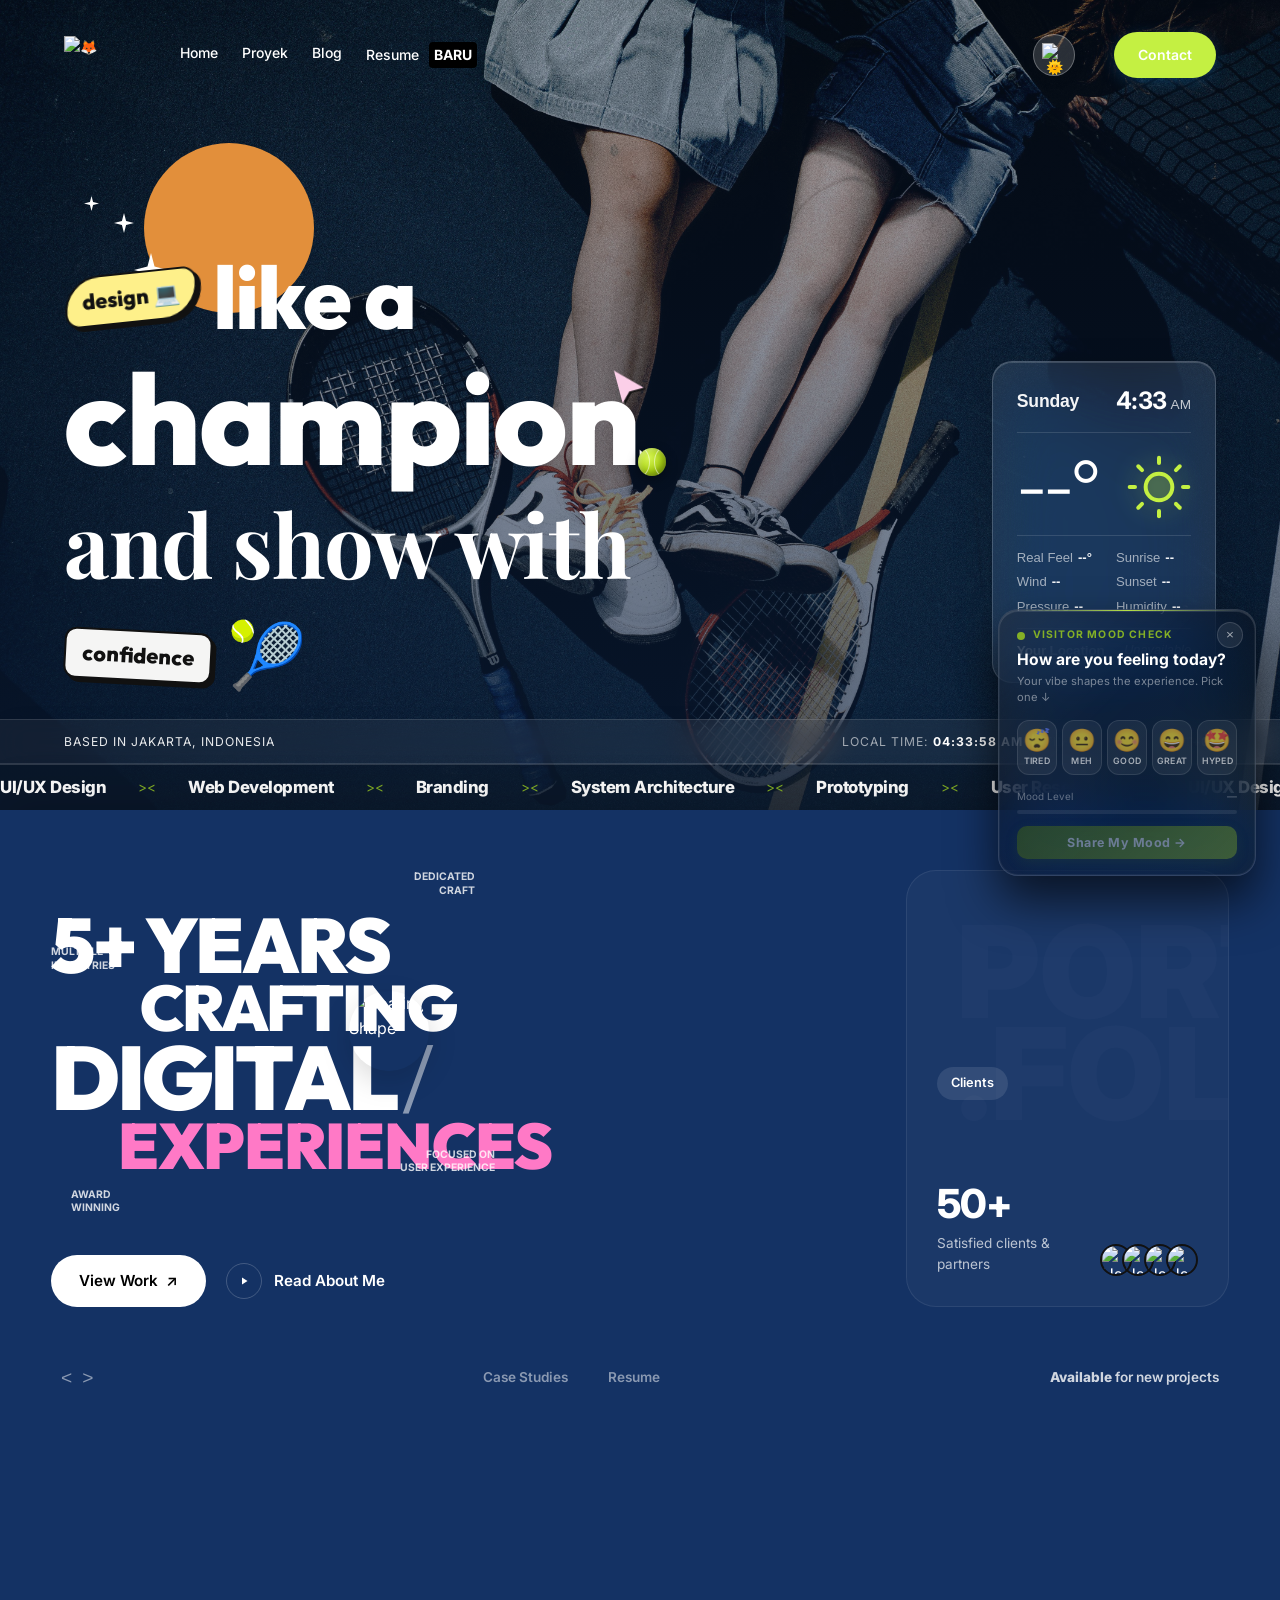
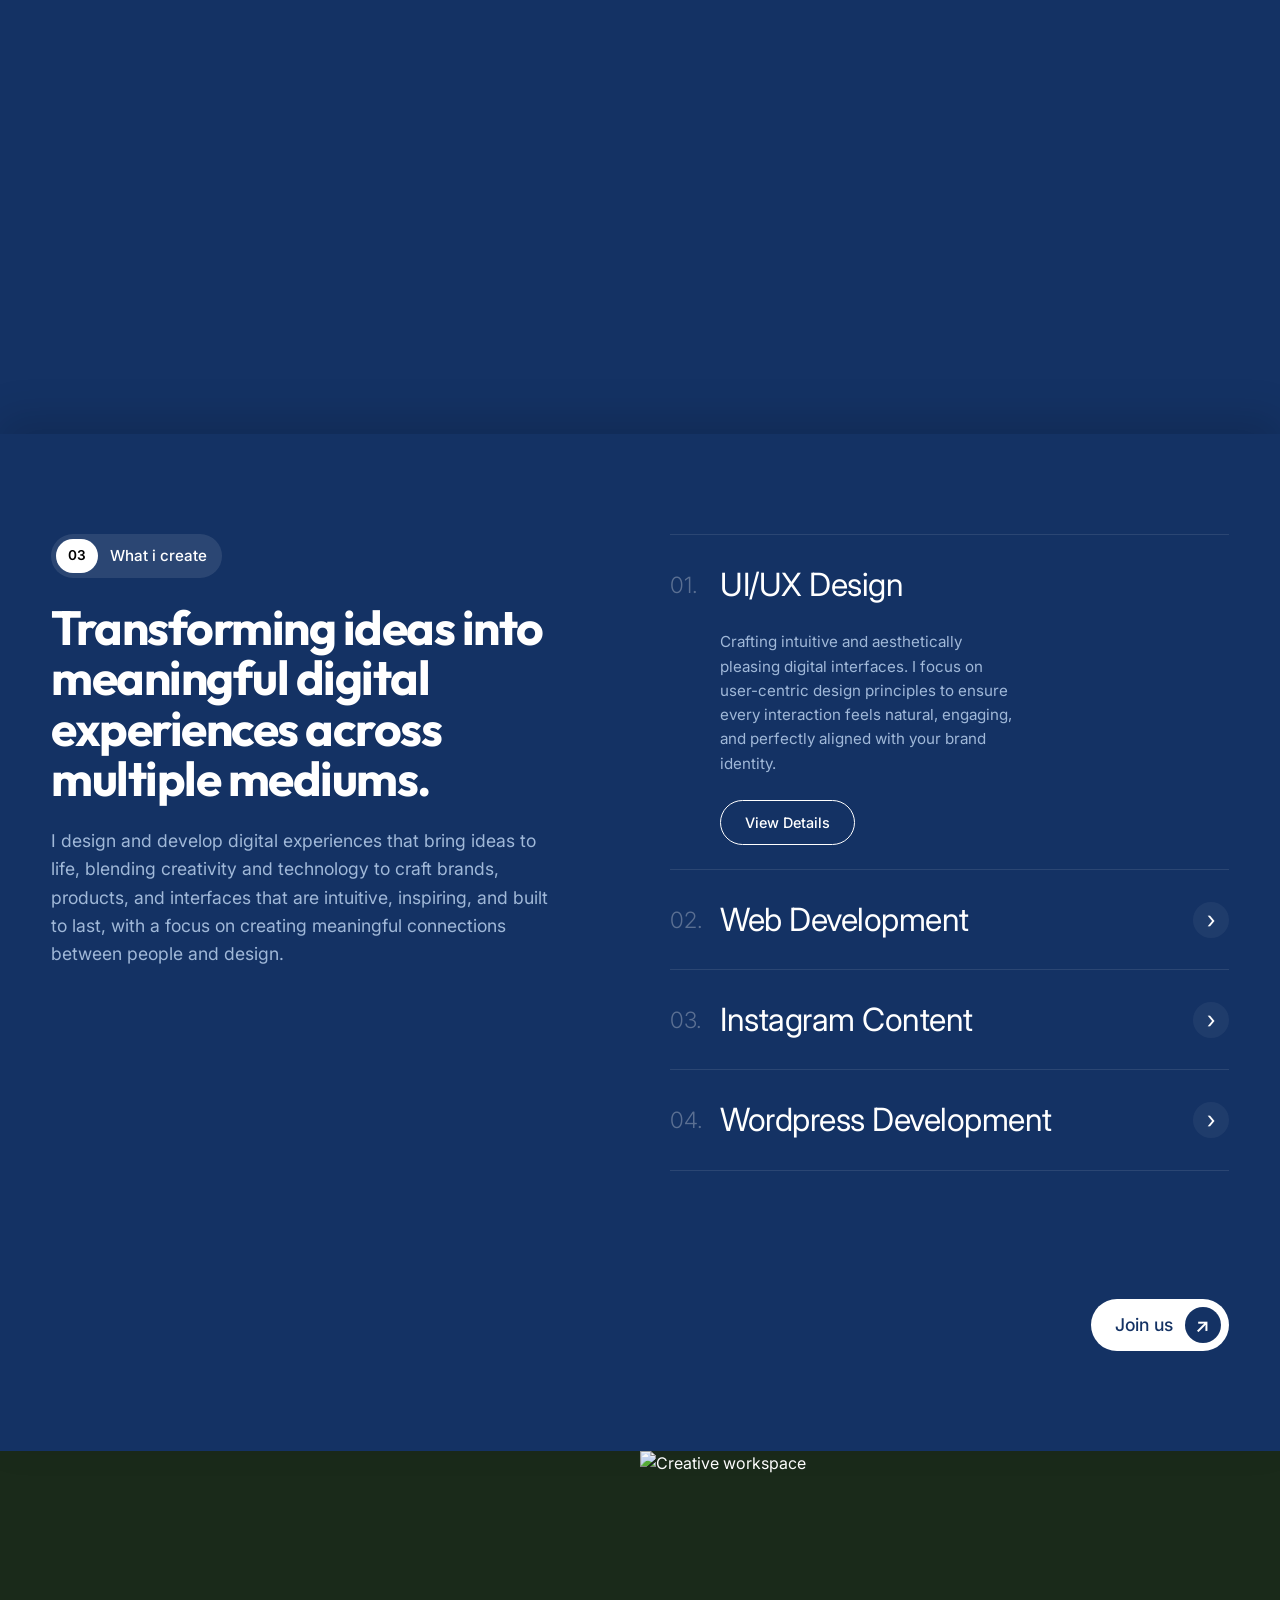
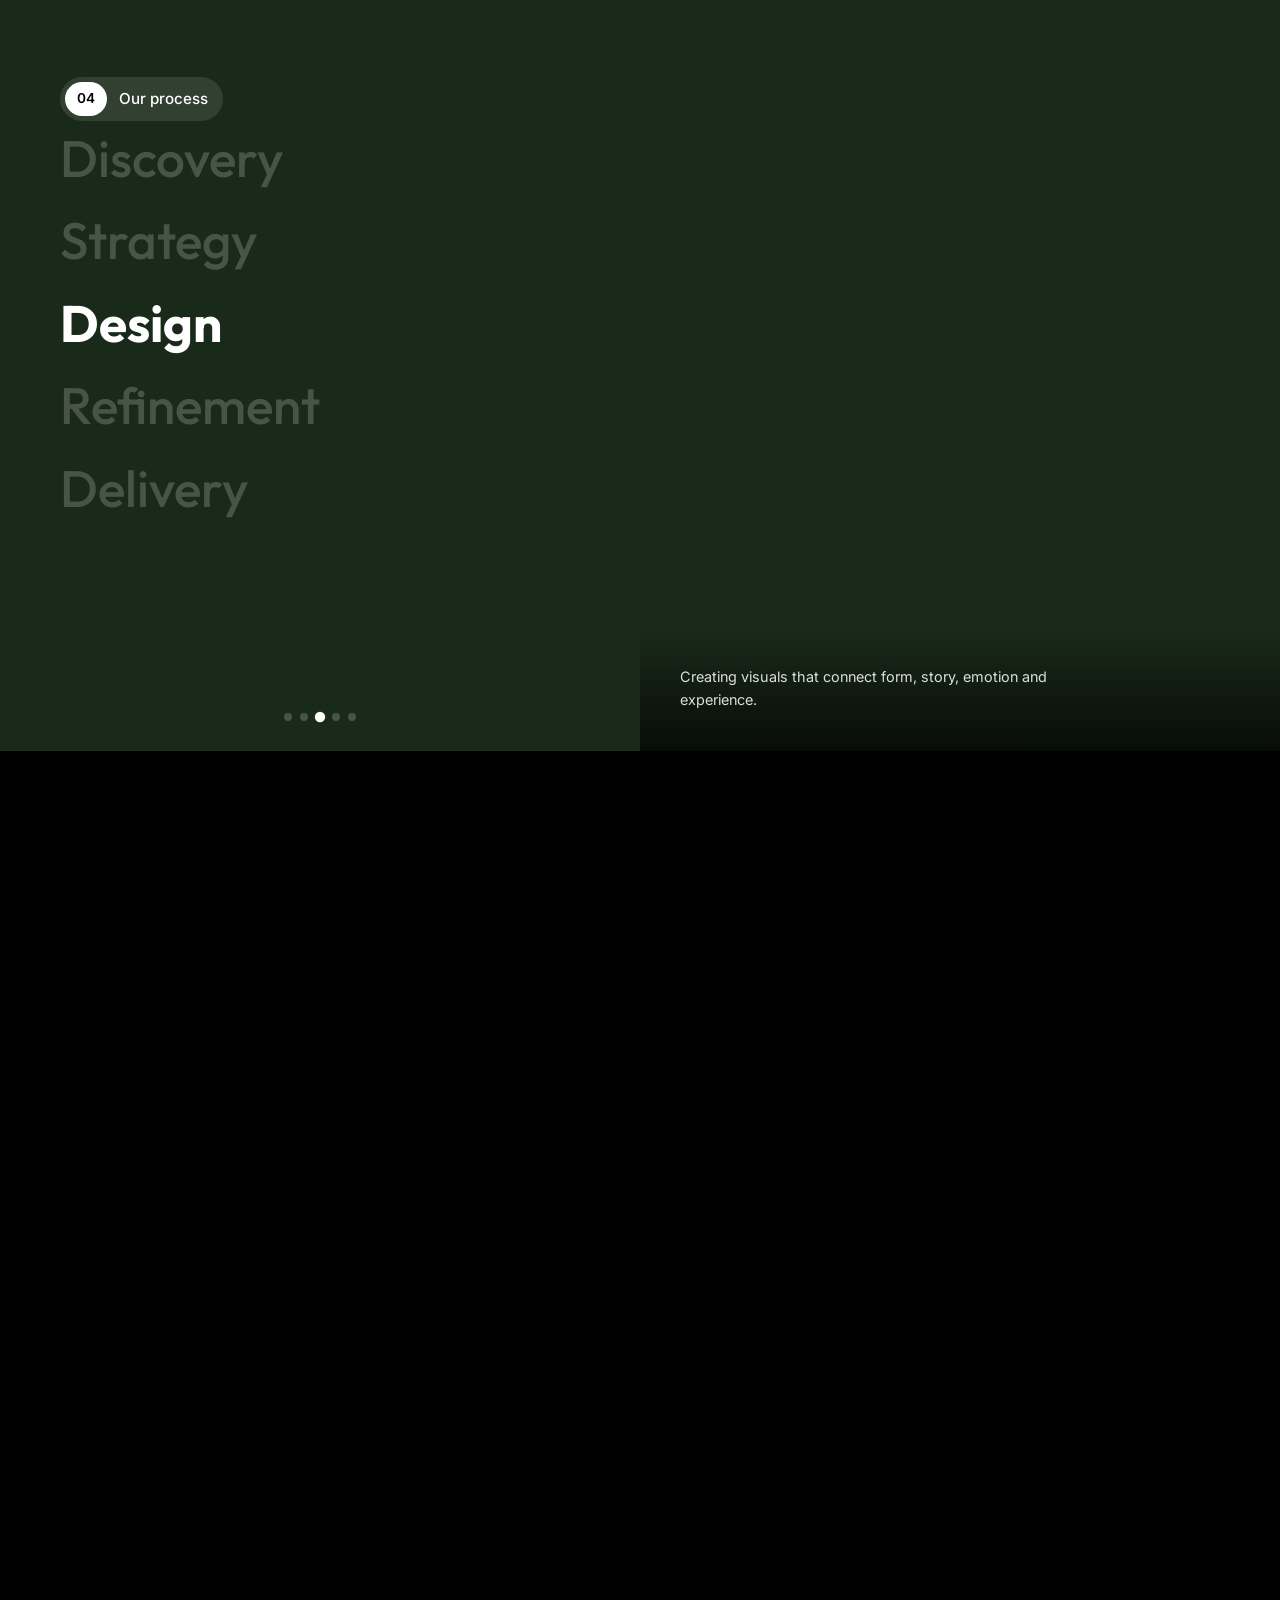
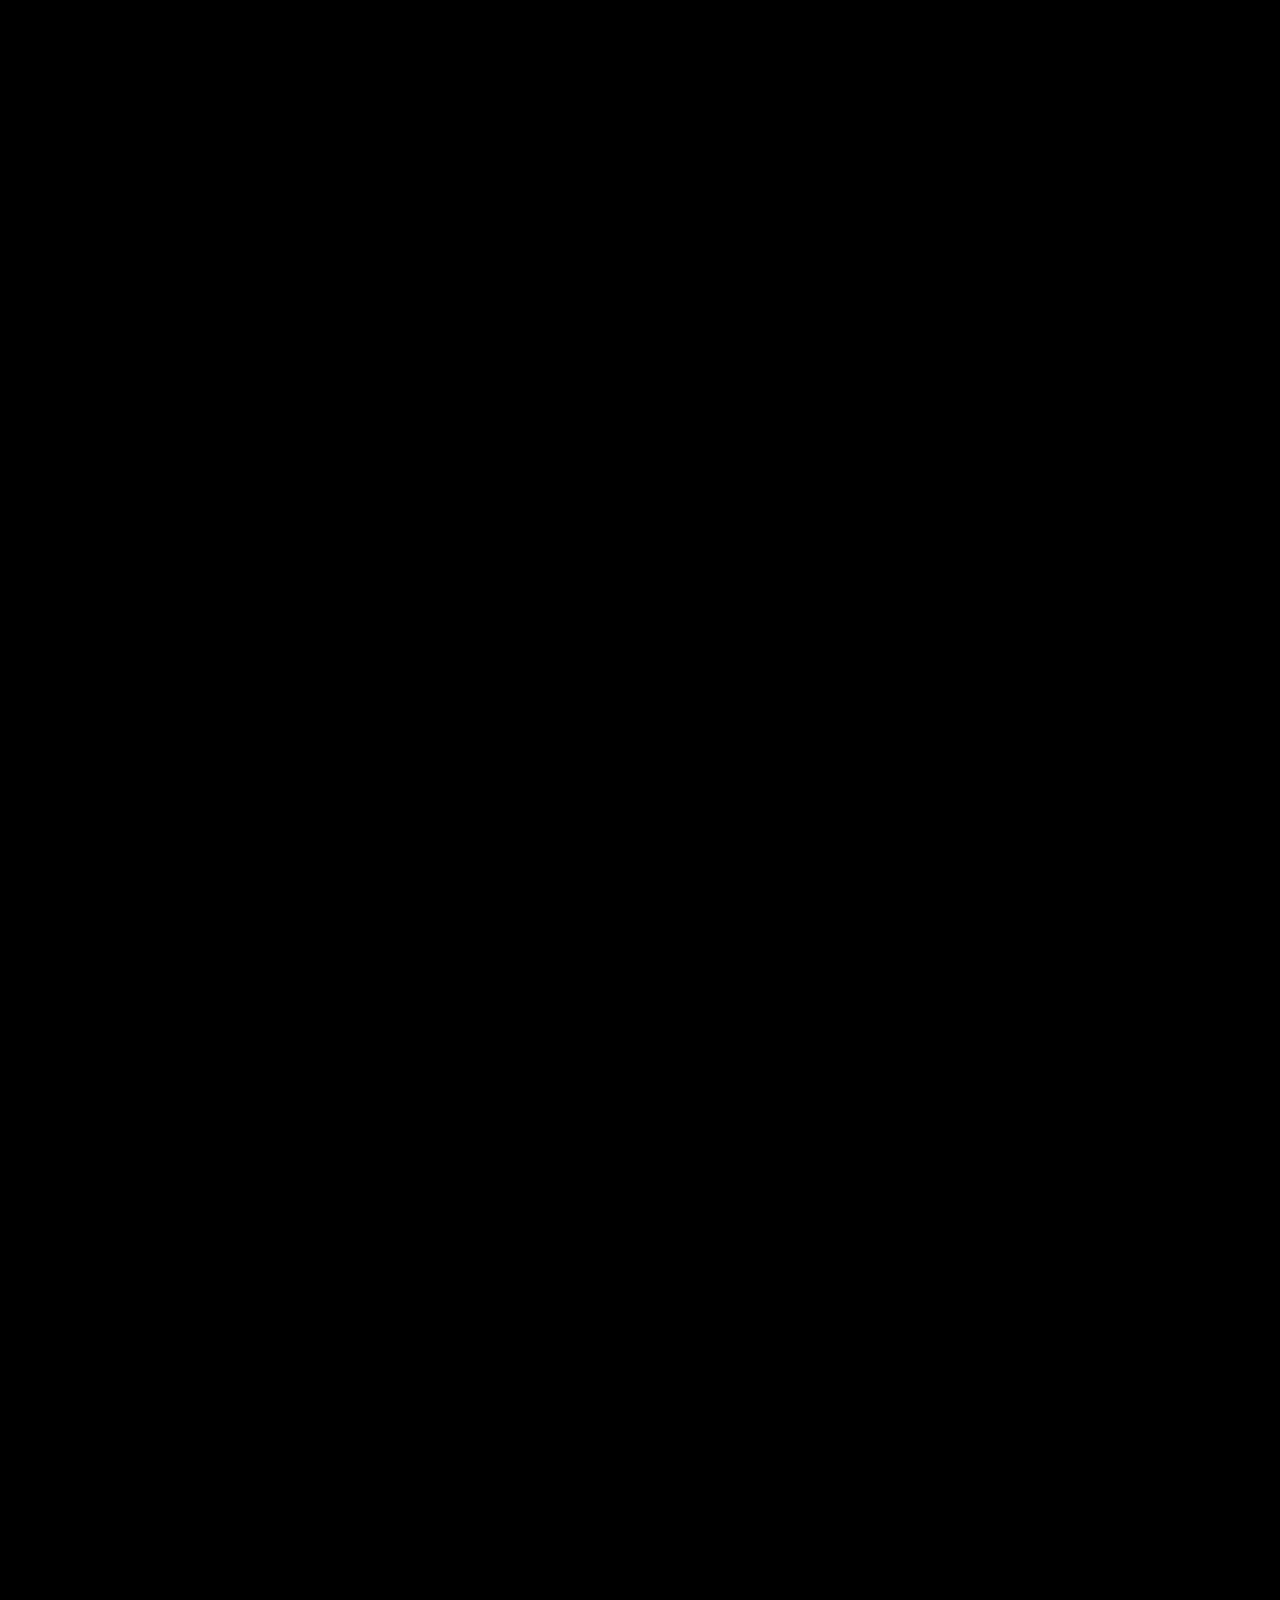
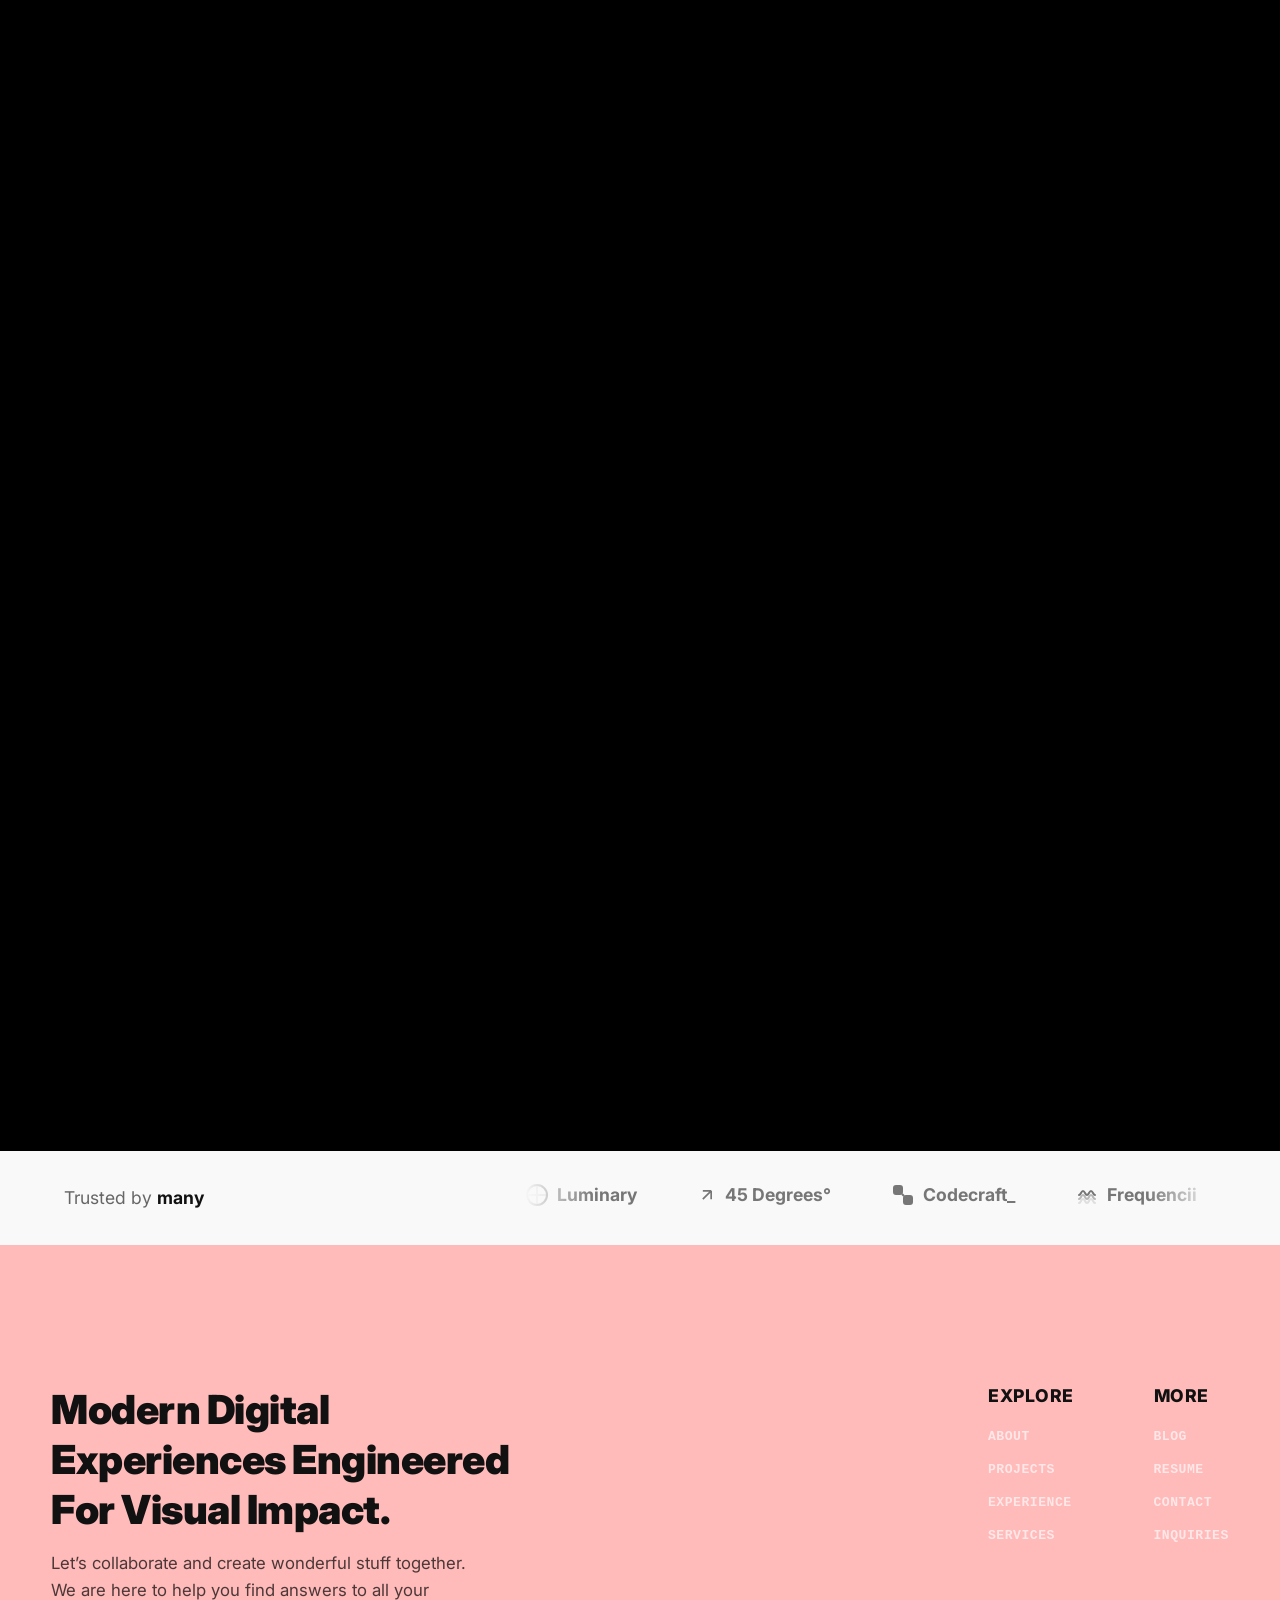
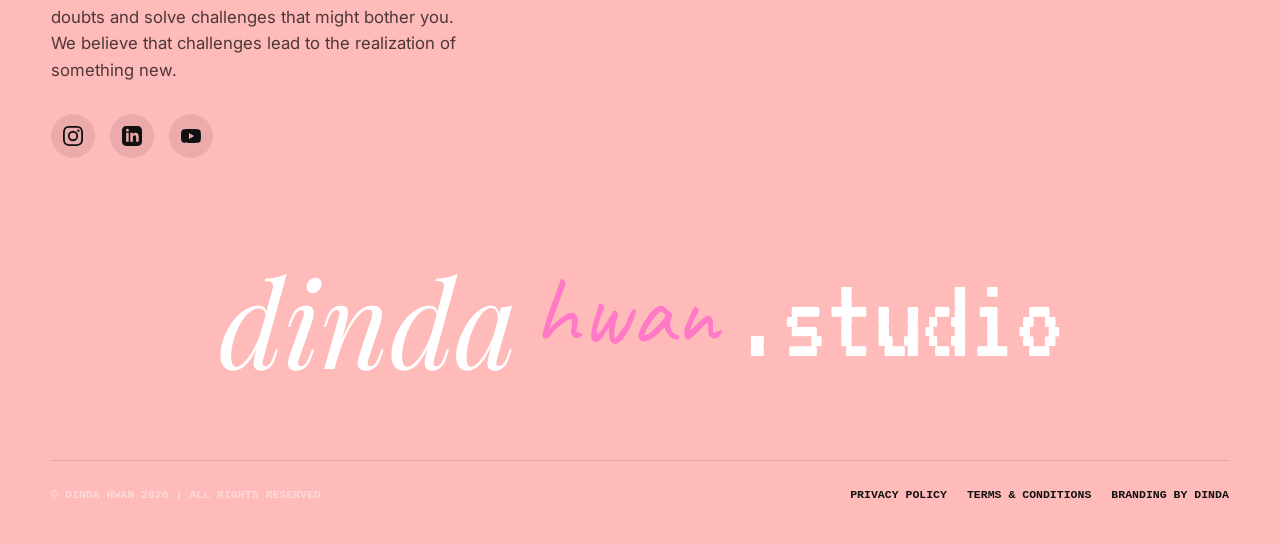
==== commit 8713df18: "Defer render-blocking CSS and JS to fix Lighthouse LCP warning" ====
--- a/index.html
+++ b/index.html
@@ -9,7 +9,7 @@
     <link rel="stylesheet" href="css/style.css?v=7">
     <link rel="preconnect" href="https://fonts.googleapis.com">
     <link rel="preconnect" href="https://fonts.gstatic.com" crossorigin>
-    <link href="https://fonts.googleapis.com/css2?family=Inter:wght@300;400;500;600&family=Playfair+Display:ital,wght@0,400;0,600;1,400&family=Outfit:wght@400;500;600;700;800&display=swap" rel="stylesheet">
+    <link rel="preload" href="https://fonts.googleapis.com/css2?family=Inter:wght@300;400;500;600&family=Playfair+Display:ital,wght@0,400;0,600;1,400&family=Outfit:wght@400;500;600;700;800&display=swap" as="style" onload="this.onload=null;this.rel='stylesheet'"><noscript><link rel="stylesheet" href="https://fonts.googleapis.com/css2?family=Inter:wght@300;400;500;600&family=Playfair+Display:ital,wght@0,400;0,600;1,400&family=Outfit:wght@400;500;600;700;800&display=swap"></noscript>
     <script defer src="https://unpkg.com/@lottiefiles/lottie-player@latest/dist/lottie-player.js"></script>
     <style>
         .lang-selector-minimal {
@@ -34,7 +34,7 @@
         body.light-theme .lang-selector-minimal button { color: rgba(0,0,0,0.5); }
         body.light-theme .lang-selector-minimal button:hover, body.light-theme .lang-selector-minimal button.active { color: #111; }
     </style>
-    <script src="js/components.js?v=11"></script>
+    <script defer src="js/components.js?v=12"></script>
 
     <style>
         /* Quantum Case Study Overlay */
@@ -963,7 +963,7 @@
 
     <script src="https://unpkg.com/lenis@1.1.13/dist/lenis.min.js"></script>
     <script src="js/translations.js?v=2"></script>
-    <script src="js/main.js"></script>
+    <script src="js/main.js?v=4"></script>
 
 <script>
 document.addEventListener('DOMContentLoaded', () => {
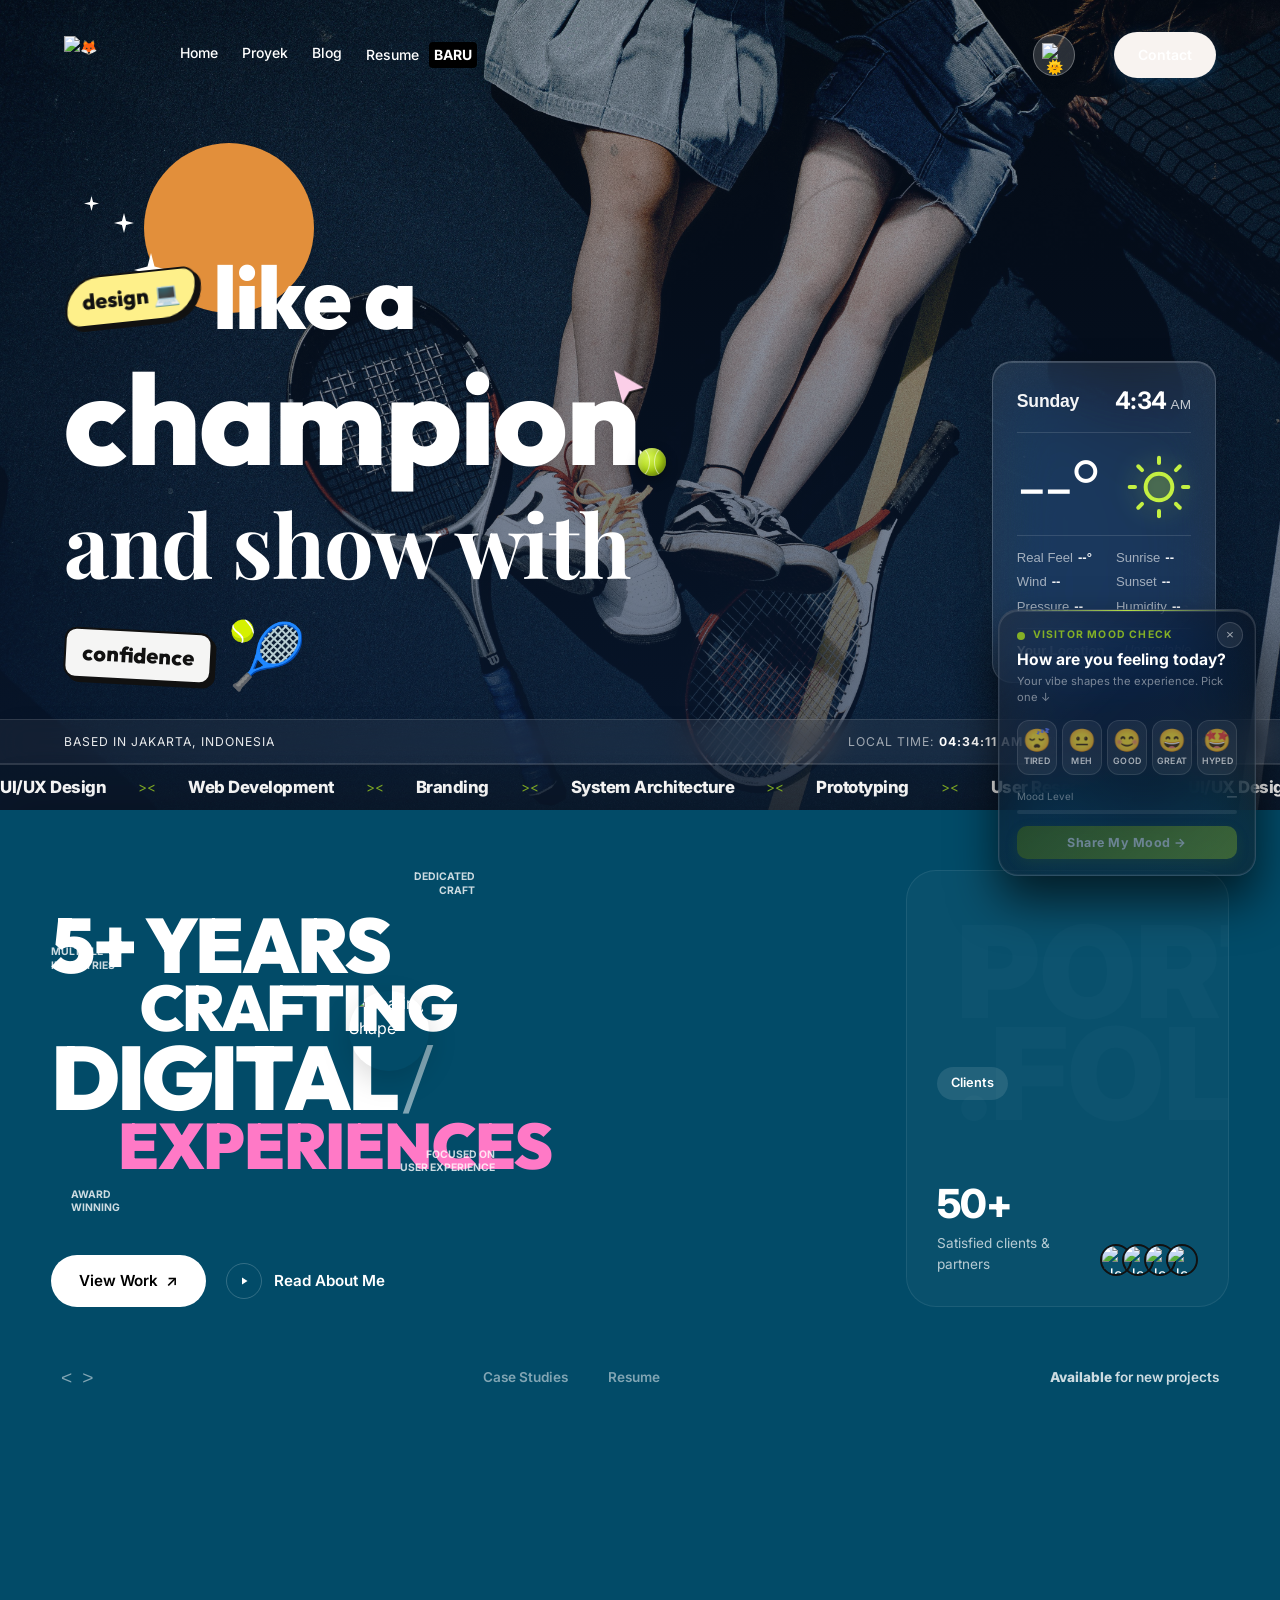
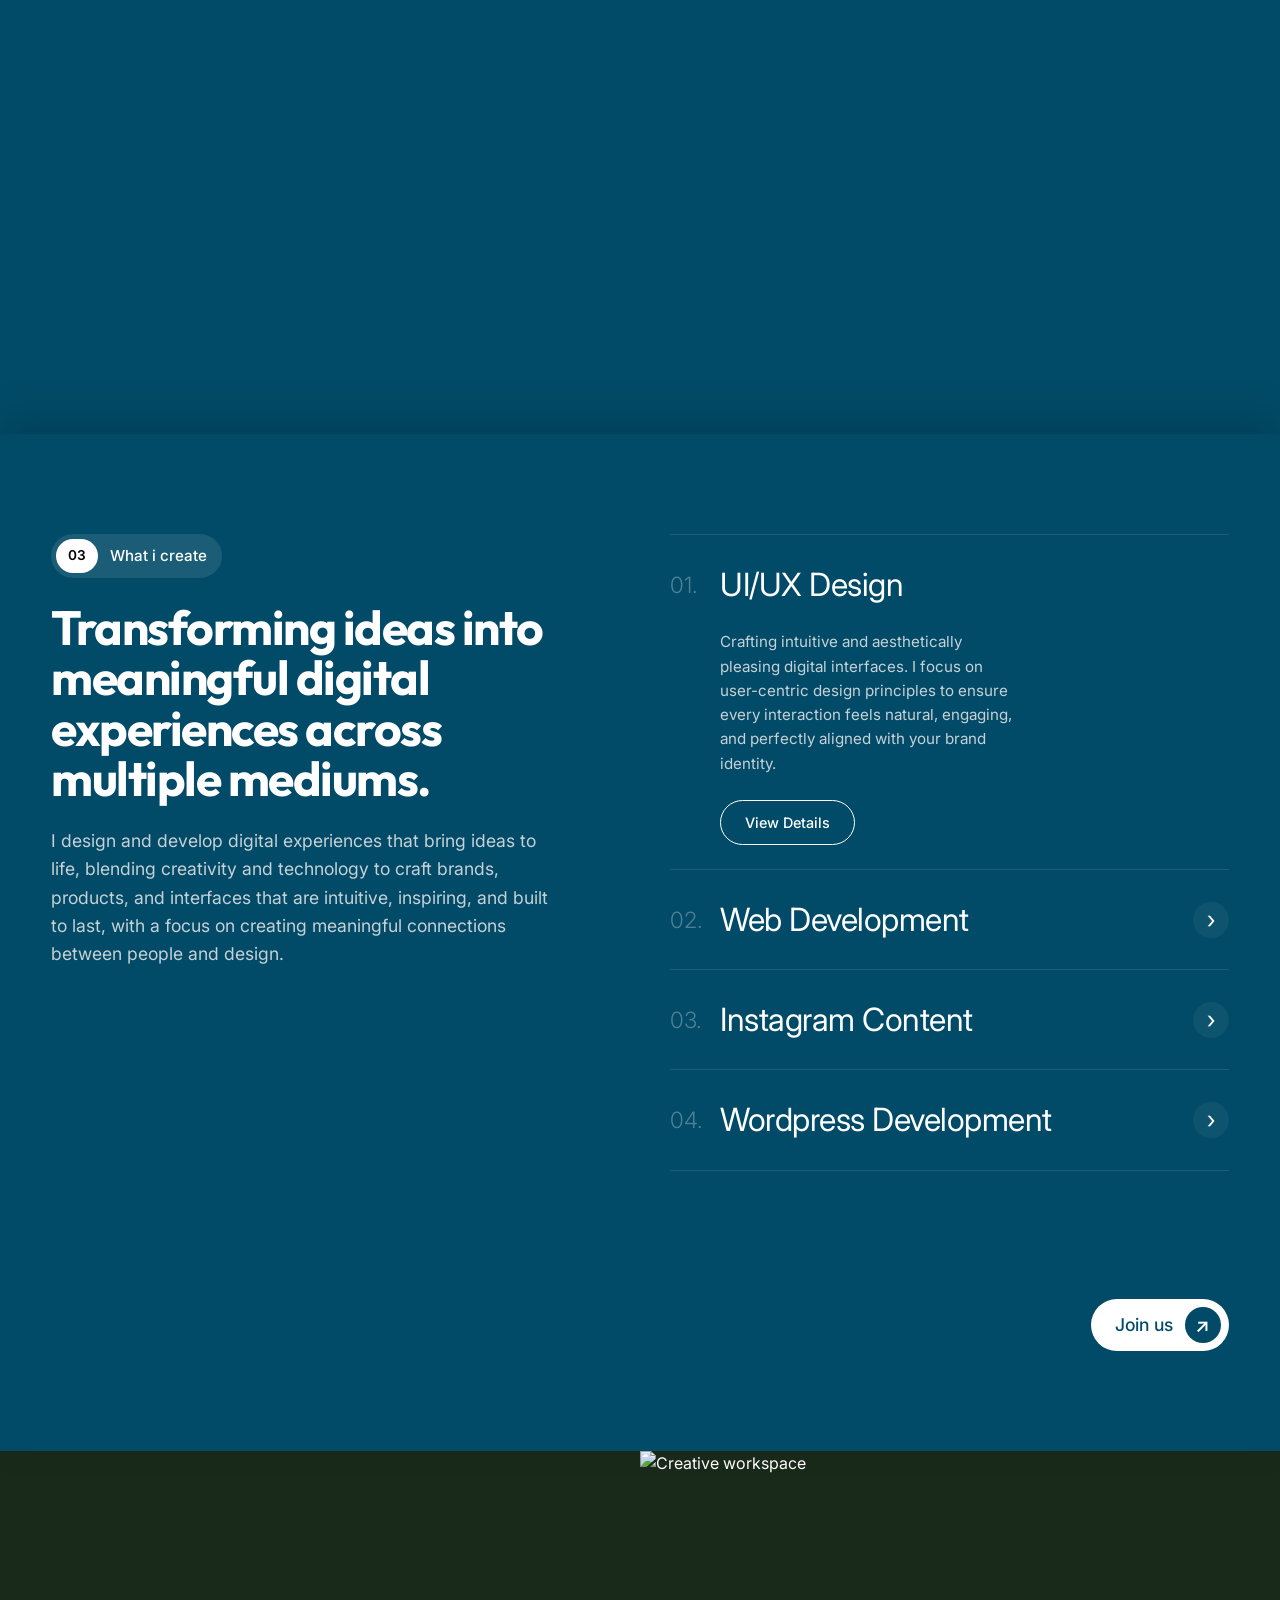
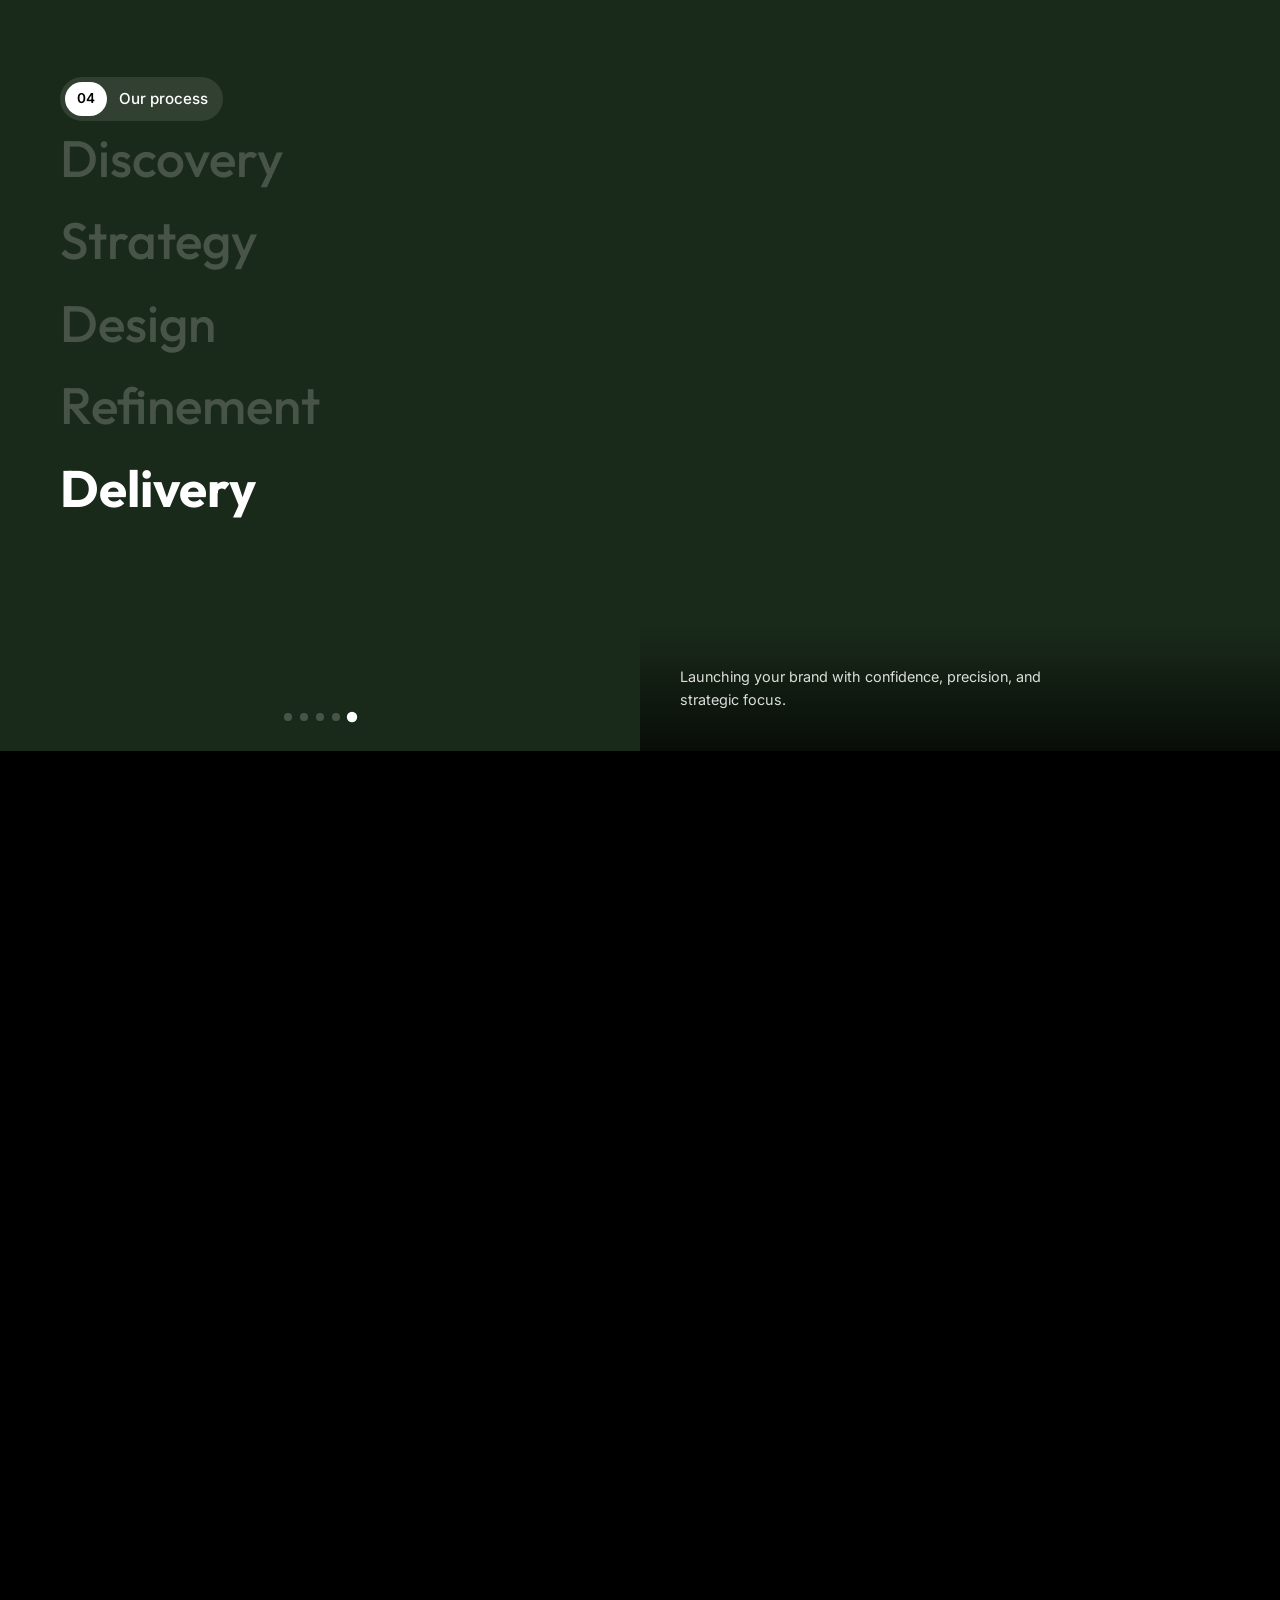
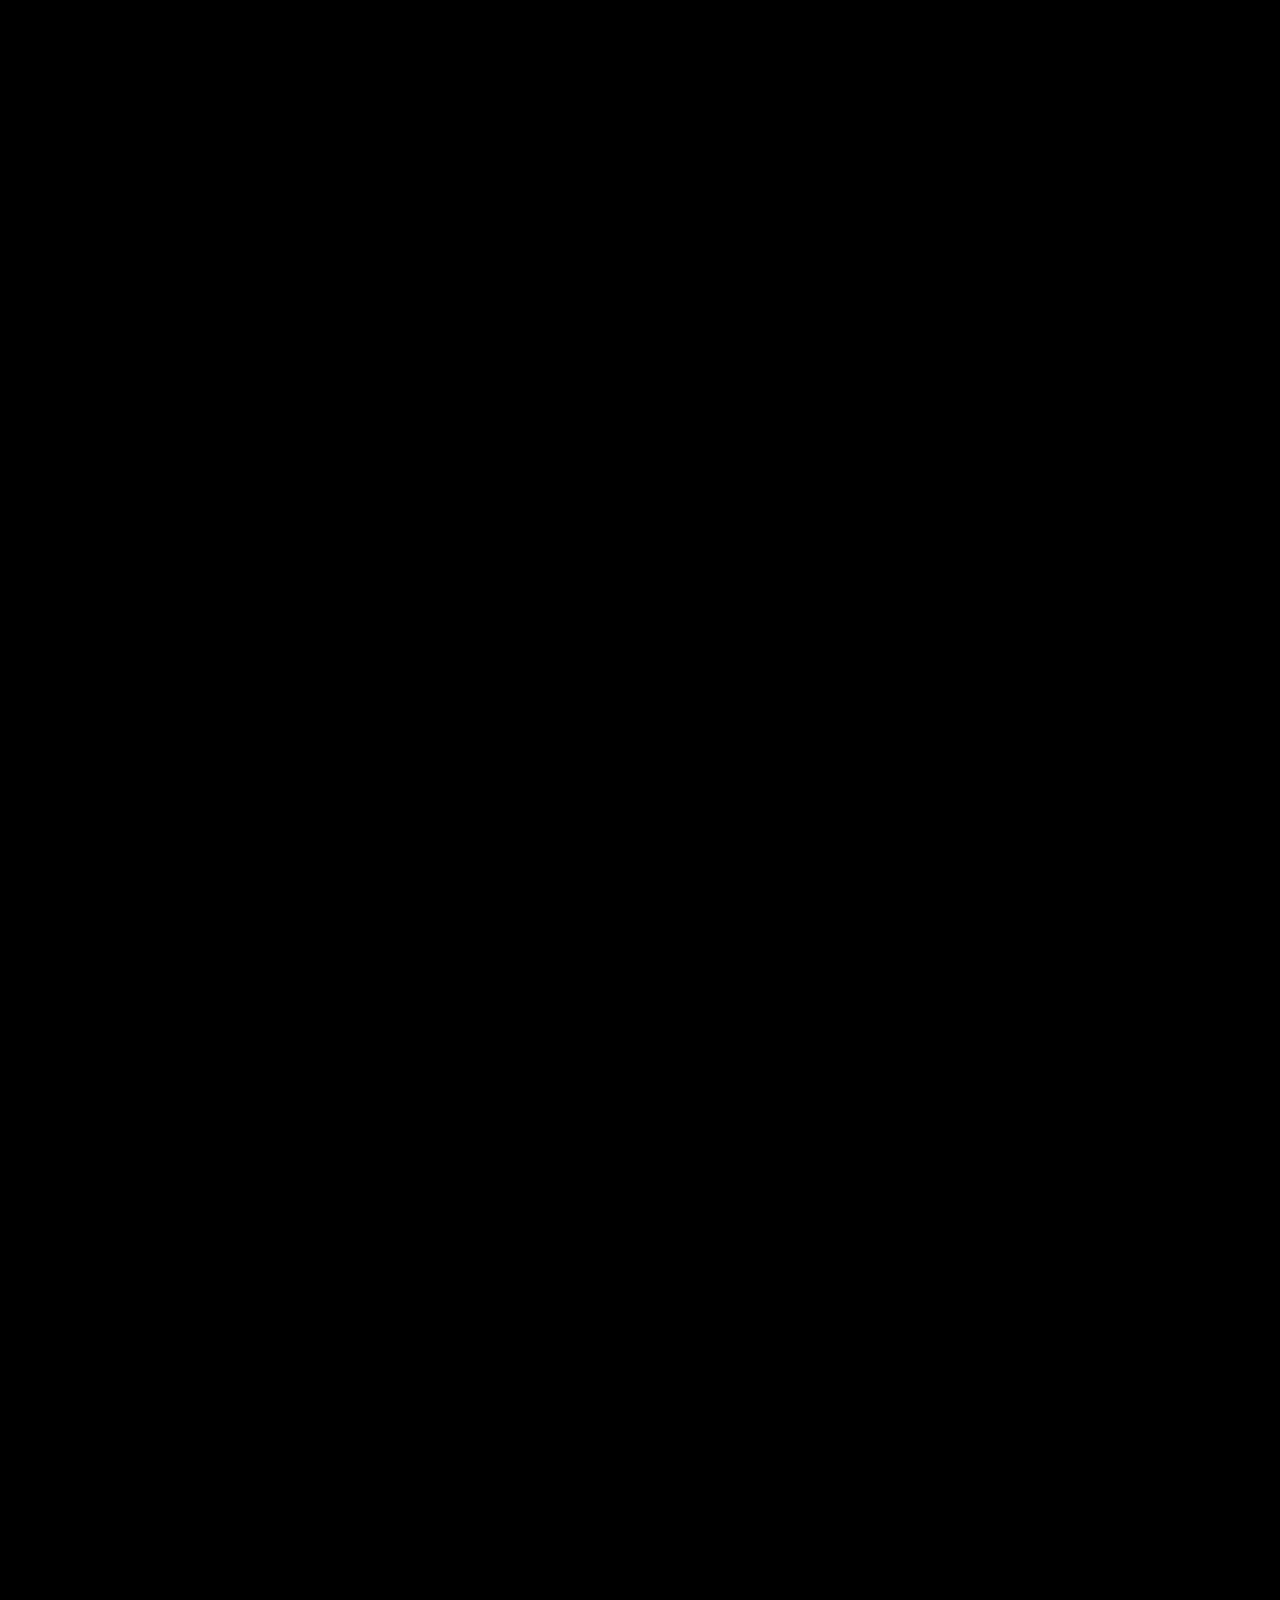
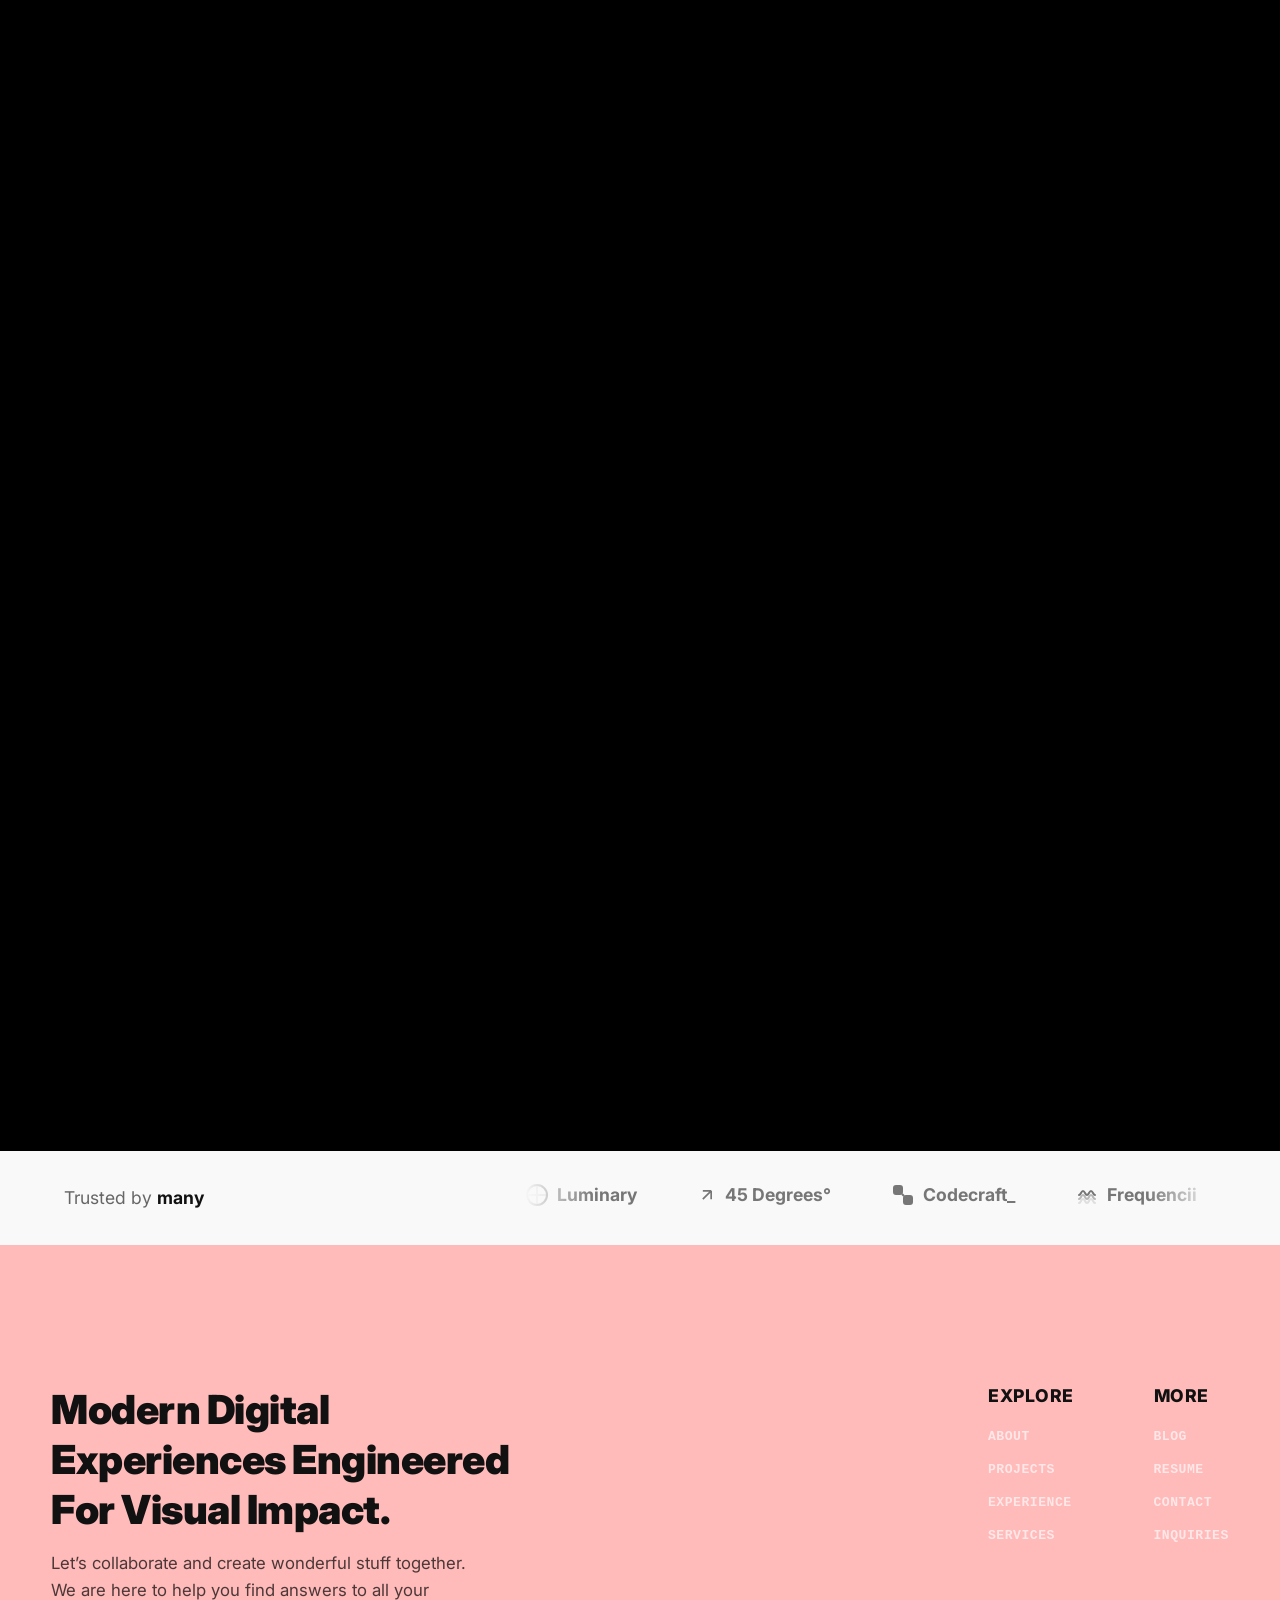
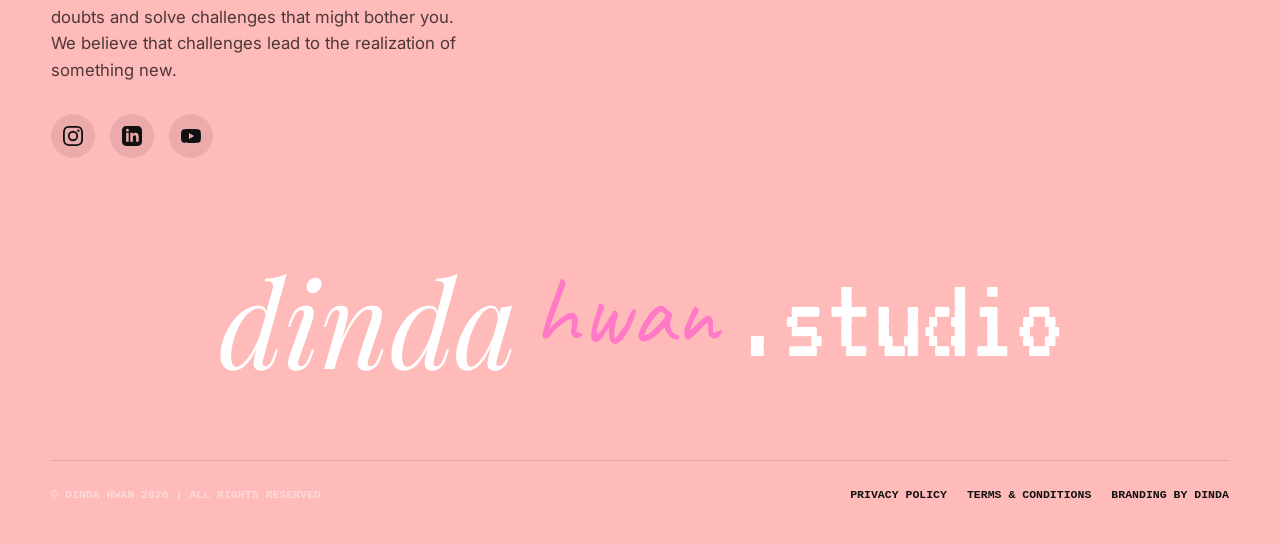
==== commit 1e0e8176: "Update entire site to Royal Blue and Light Cream palette" ====
--- a/index.html
+++ b/index.html
@@ -6,7 +6,7 @@
     <title>My Portfolio</title>
     <link rel="icon" type="image/png" href="assets/favicon-dark.png" media="(prefers-color-scheme: dark)">
     <link rel="icon" type="image/png" href="assets/favicon-light.png" media="(prefers-color-scheme: light)">
-    <link rel="stylesheet" href="css/style.css?v=7">
+    <link rel="stylesheet" href="css/style.css?v=8">
     <link rel="preconnect" href="https://fonts.googleapis.com">
     <link rel="preconnect" href="https://fonts.gstatic.com" crossorigin>
     <link rel="preload" href="https://fonts.googleapis.com/css2?family=Inter:wght@300;400;500;600&family=Playfair+Display:ital,wght@0,400;0,600;1,400&family=Outfit:wght@400;500;600;700;800&display=swap" as="style" onload="this.onload=null;this.rel='stylesheet'"><noscript><link rel="stylesheet" href="https://fonts.googleapis.com/css2?family=Inter:wght@300;400;500;600&family=Playfair+Display:ital,wght@0,400;0,600;1,400&family=Outfit:wght@400;500;600;700;800&display=swap"></noscript>
@@ -963,7 +963,7 @@
 
     <script src="https://unpkg.com/lenis@1.1.13/dist/lenis.min.js"></script>
     <script src="js/translations.js?v=2"></script>
-    <script src="js/main.js?v=4"></script>
+    <script src="js/main.js?v=6"></script>
 
 <script>
 document.addEventListener('DOMContentLoaded', () => {
--- a/css/style.css
+++ b/css/style.css
@@ -1,11 +1,11 @@
 @import url('https://fonts.googleapis.com/css2?family=Playfair+Display:ital,wght@1,400;1,700&family=Caveat:wght@700&family=VT323&display=swap');
 
 :root {
-    --primary-bg: #143264; /* Vibrant tennis blue */
-    --secondary-bg: rgba(255, 255, 255, 0.1); /* Translucent glassmorphism */
-    --accent-color: #c4f042; /* Tennis yellow-green */
+    --primary-bg: #024B68; /* Royal Blue */
+    --secondary-bg: rgba(248, 243, 240, 0.1); /* Translucent cream */
+    --accent-color: #F8F3F0; /* Light Cream */
     --text-primary: #ffffff; /* White text */
-    --text-secondary: #a0b8d8; /* Light blue-gray for secondary text */
+    --text-secondary: rgba(248, 243, 240, 0.8); /* Muted Cream */
     --font-heading: 'Inter', sans-serif;
     --font-body: 'Inter', sans-serif;
     --border-radius: 20px;
@@ -80,15 +80,15 @@
 
 /* Light Theme Overrides (Index Page) */
 body.light-theme {
-    --color-1: #EFEFEF;
-    --color-2: #D1D1D1;
-    --color-3: #9B9B9B;
-    --color-4: #E3E8C8;
+    --color-1: #F8F3F0; /* Light Cream */
+    --color-2: #EAE3DD; /* Slightly darker cream */
+    --color-3: #D8CCC4; /* Muted borders */
+    --color-4: #E3E8C8; 
     --color-5: #D5E48B;
-    --color-6: #7A7A7A;
-    --color-7: #B5CC50;
+    --color-6: #506A7C; /* Muted text */
+    --color-7: #024B68; /* Accent: Royal Blue */
     --color-8: #E6E0FA;
-    --color-9: #1A1A1A;
+    --color-9: #024B68; /* Text: Royal Blue */
     --color-10: #93A350;
 
     --primary-bg: var(--color-1);
@@ -1500,7 +1500,7 @@
     justify-content: center;
     align-items: center;
     z-index: 9999;
-    transition: opacity 0.6s ease-in-out, visibility 0.6s ease-in-out;
+    transition: opacity 0.3s ease-in-out, visibility 0.3s ease-in-out;
     pointer-events: auto;
 }
 
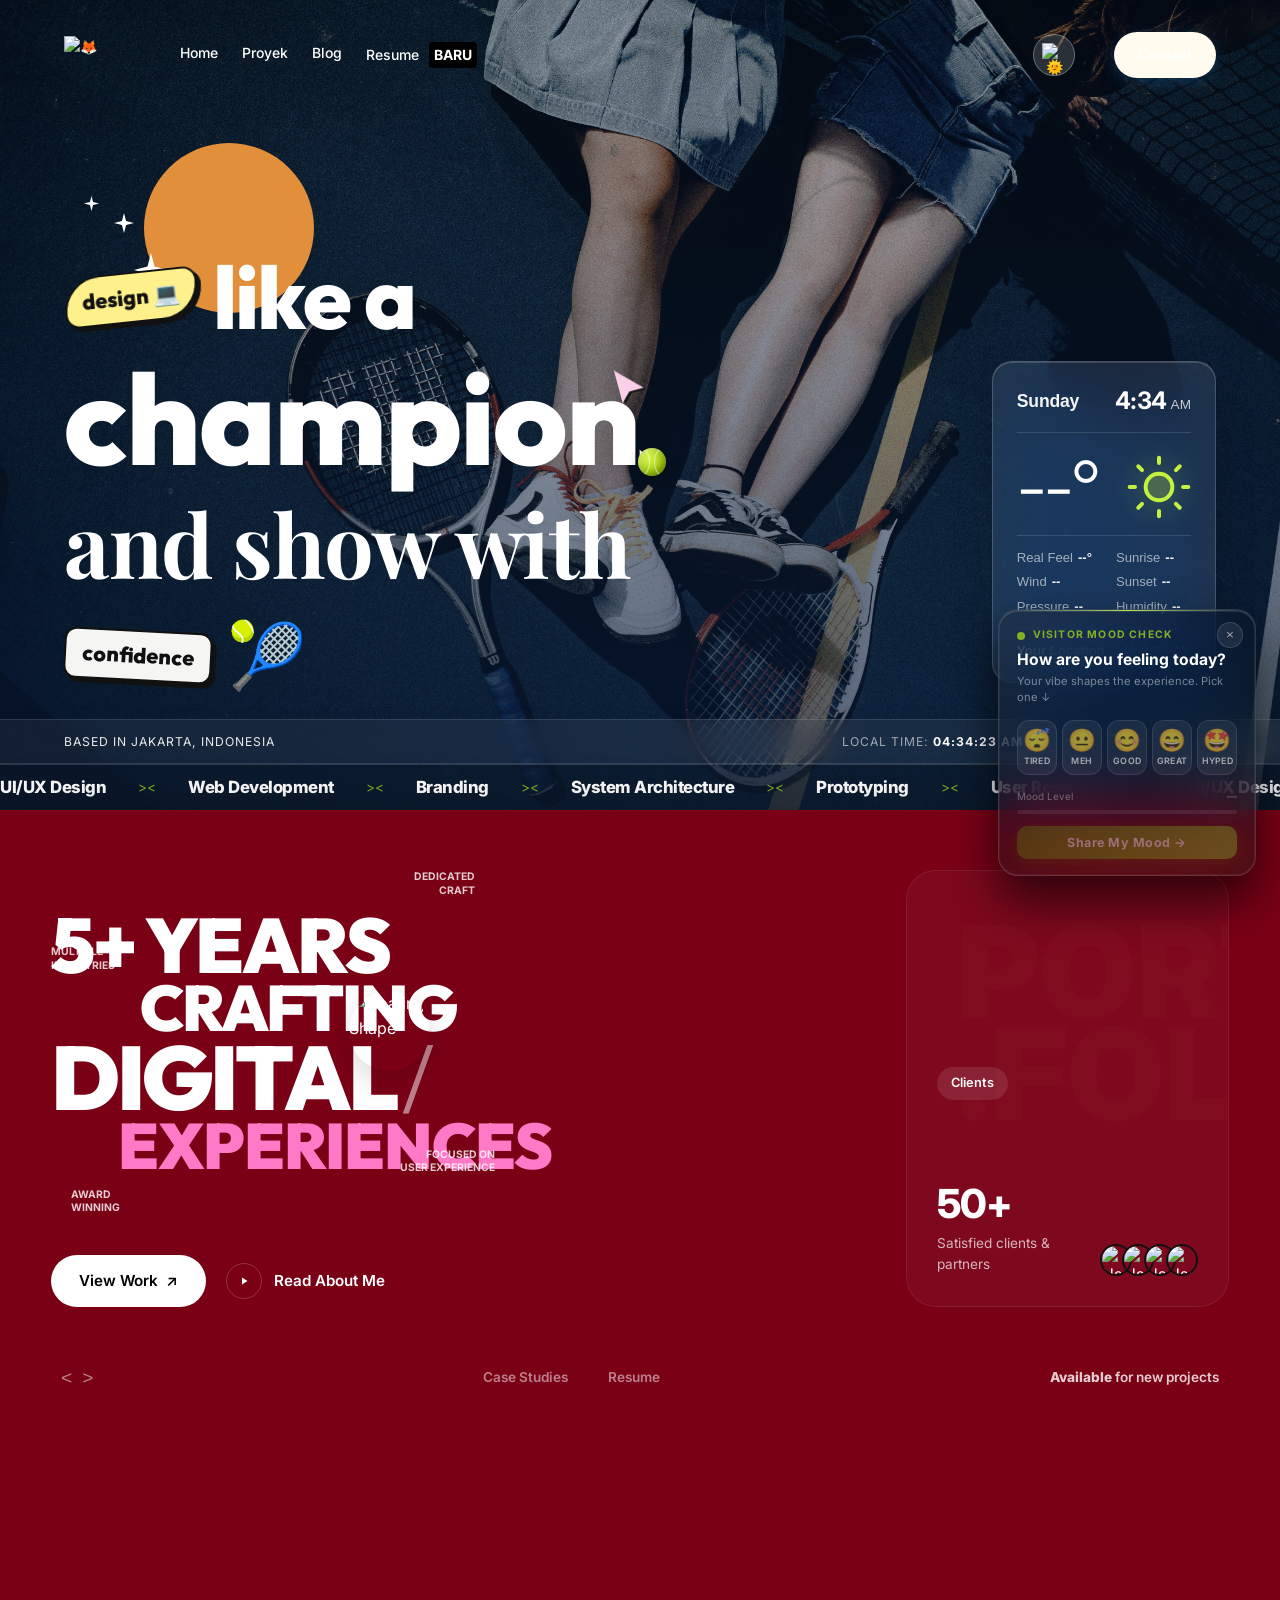
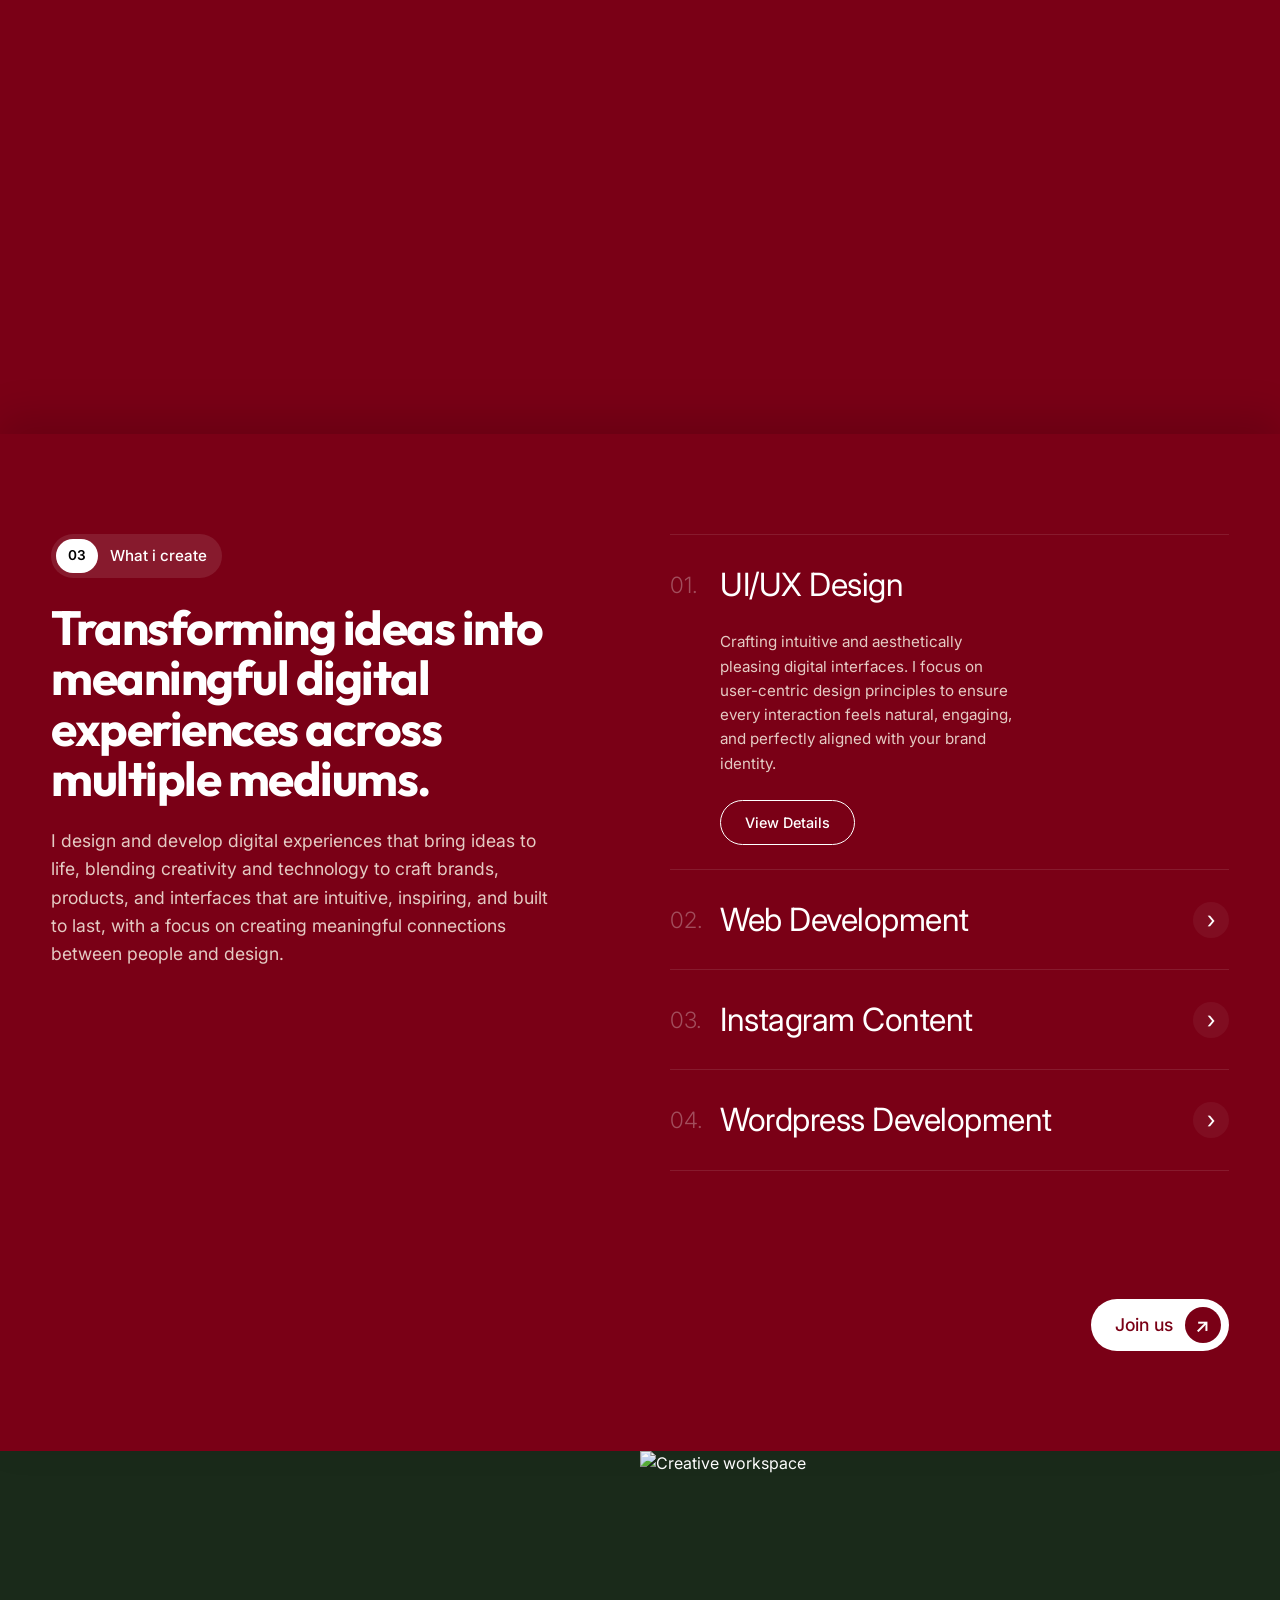
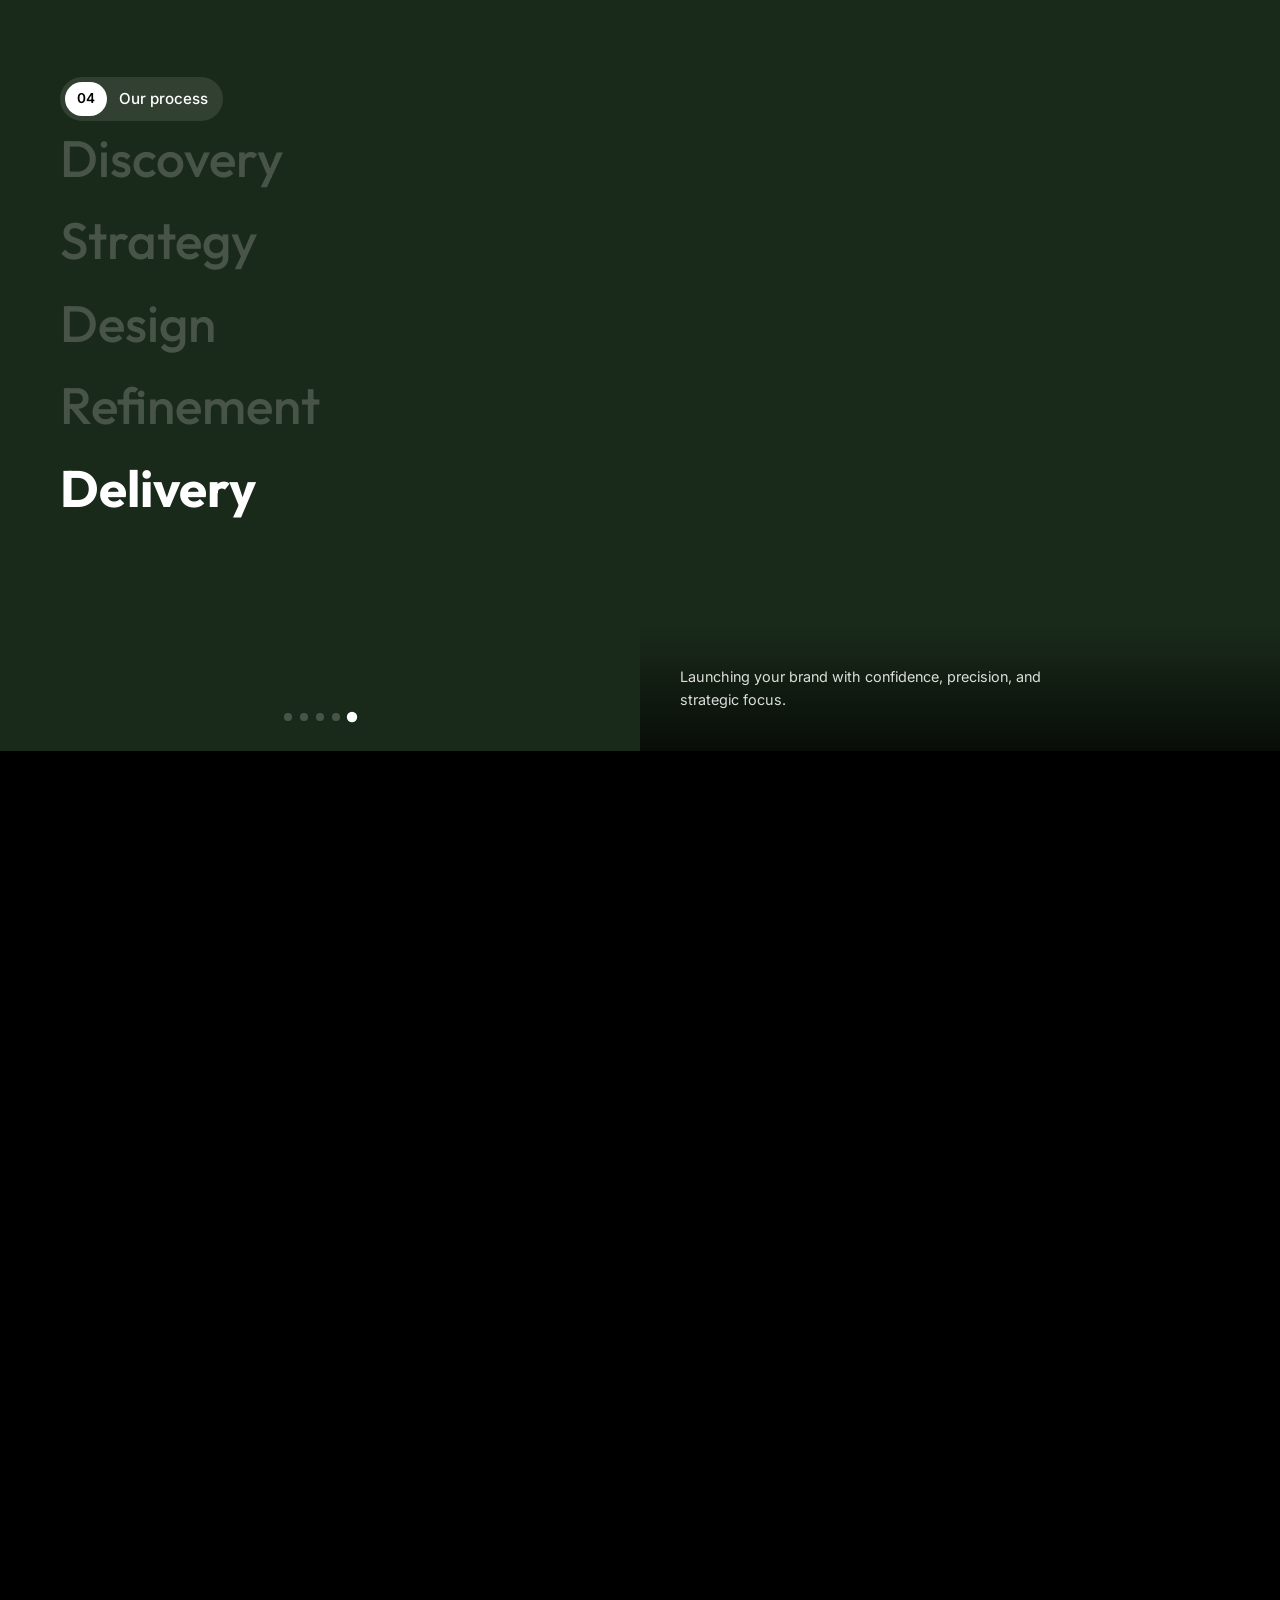
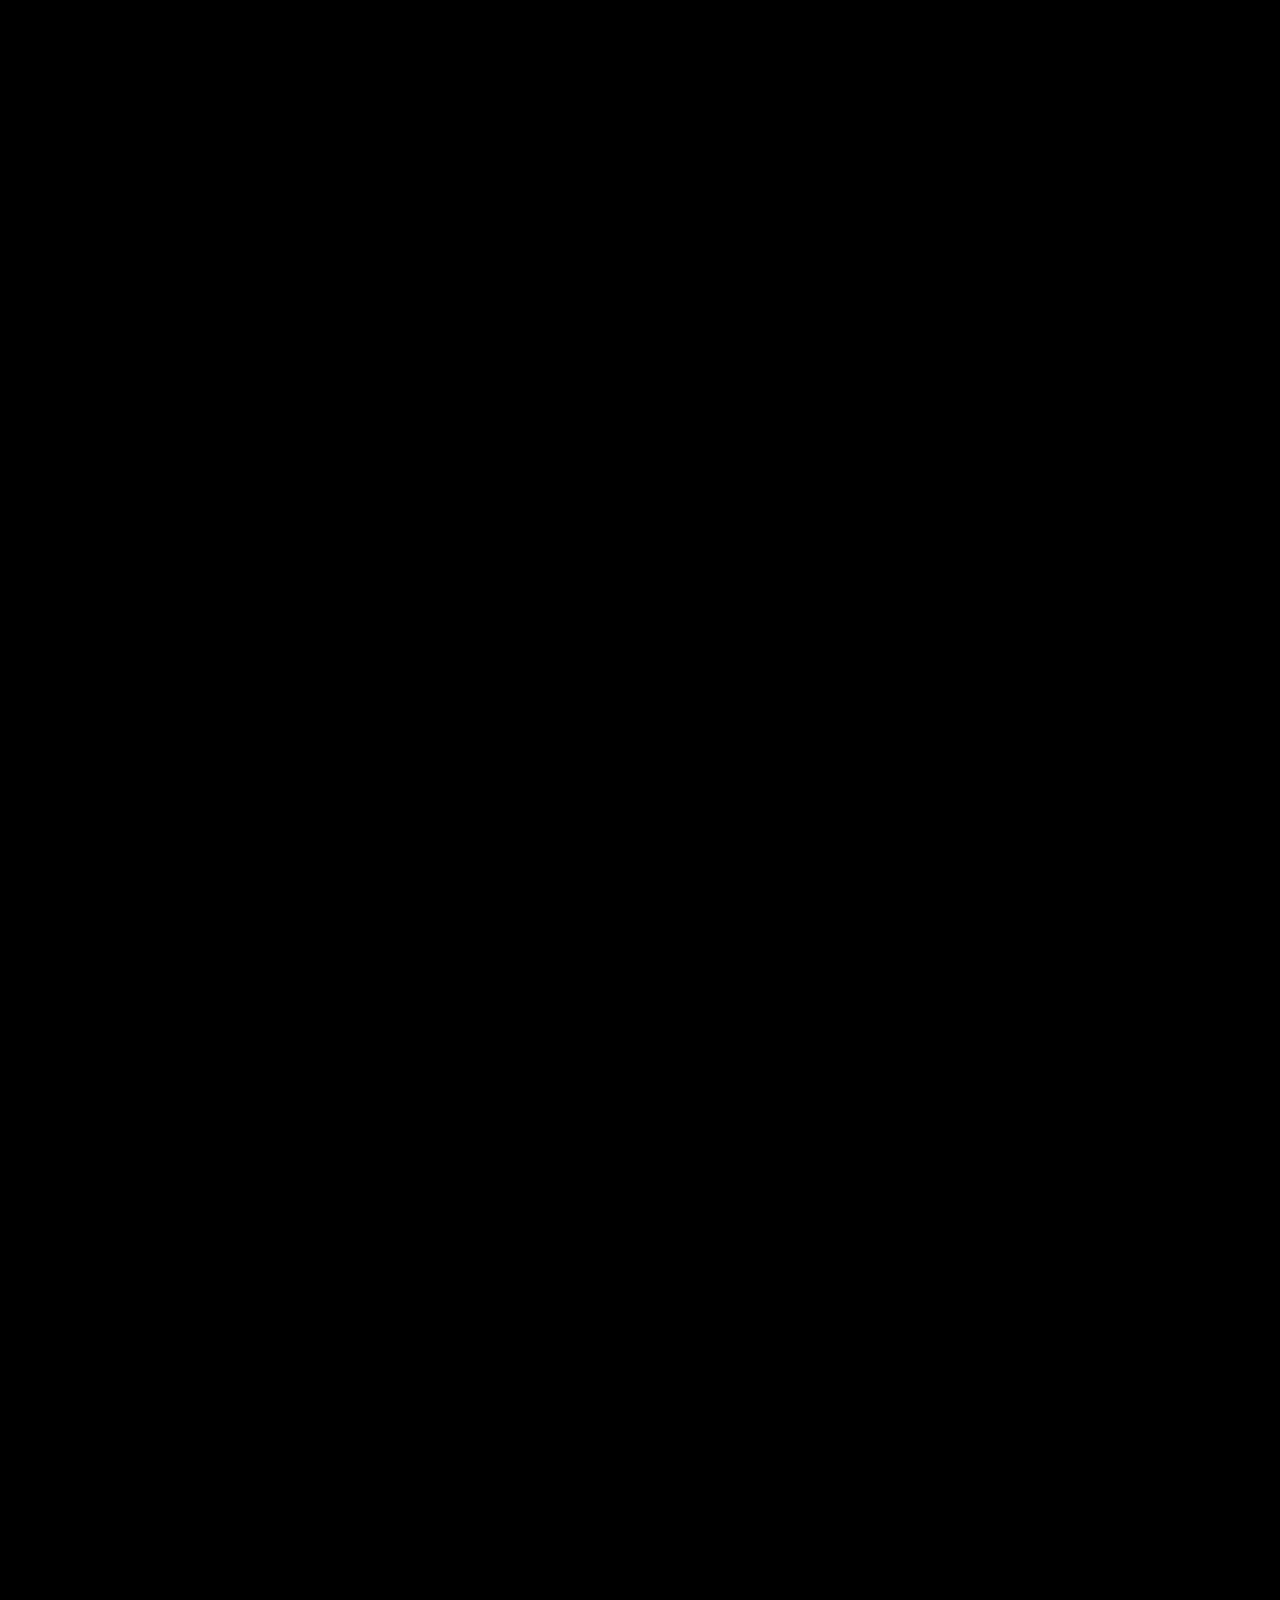
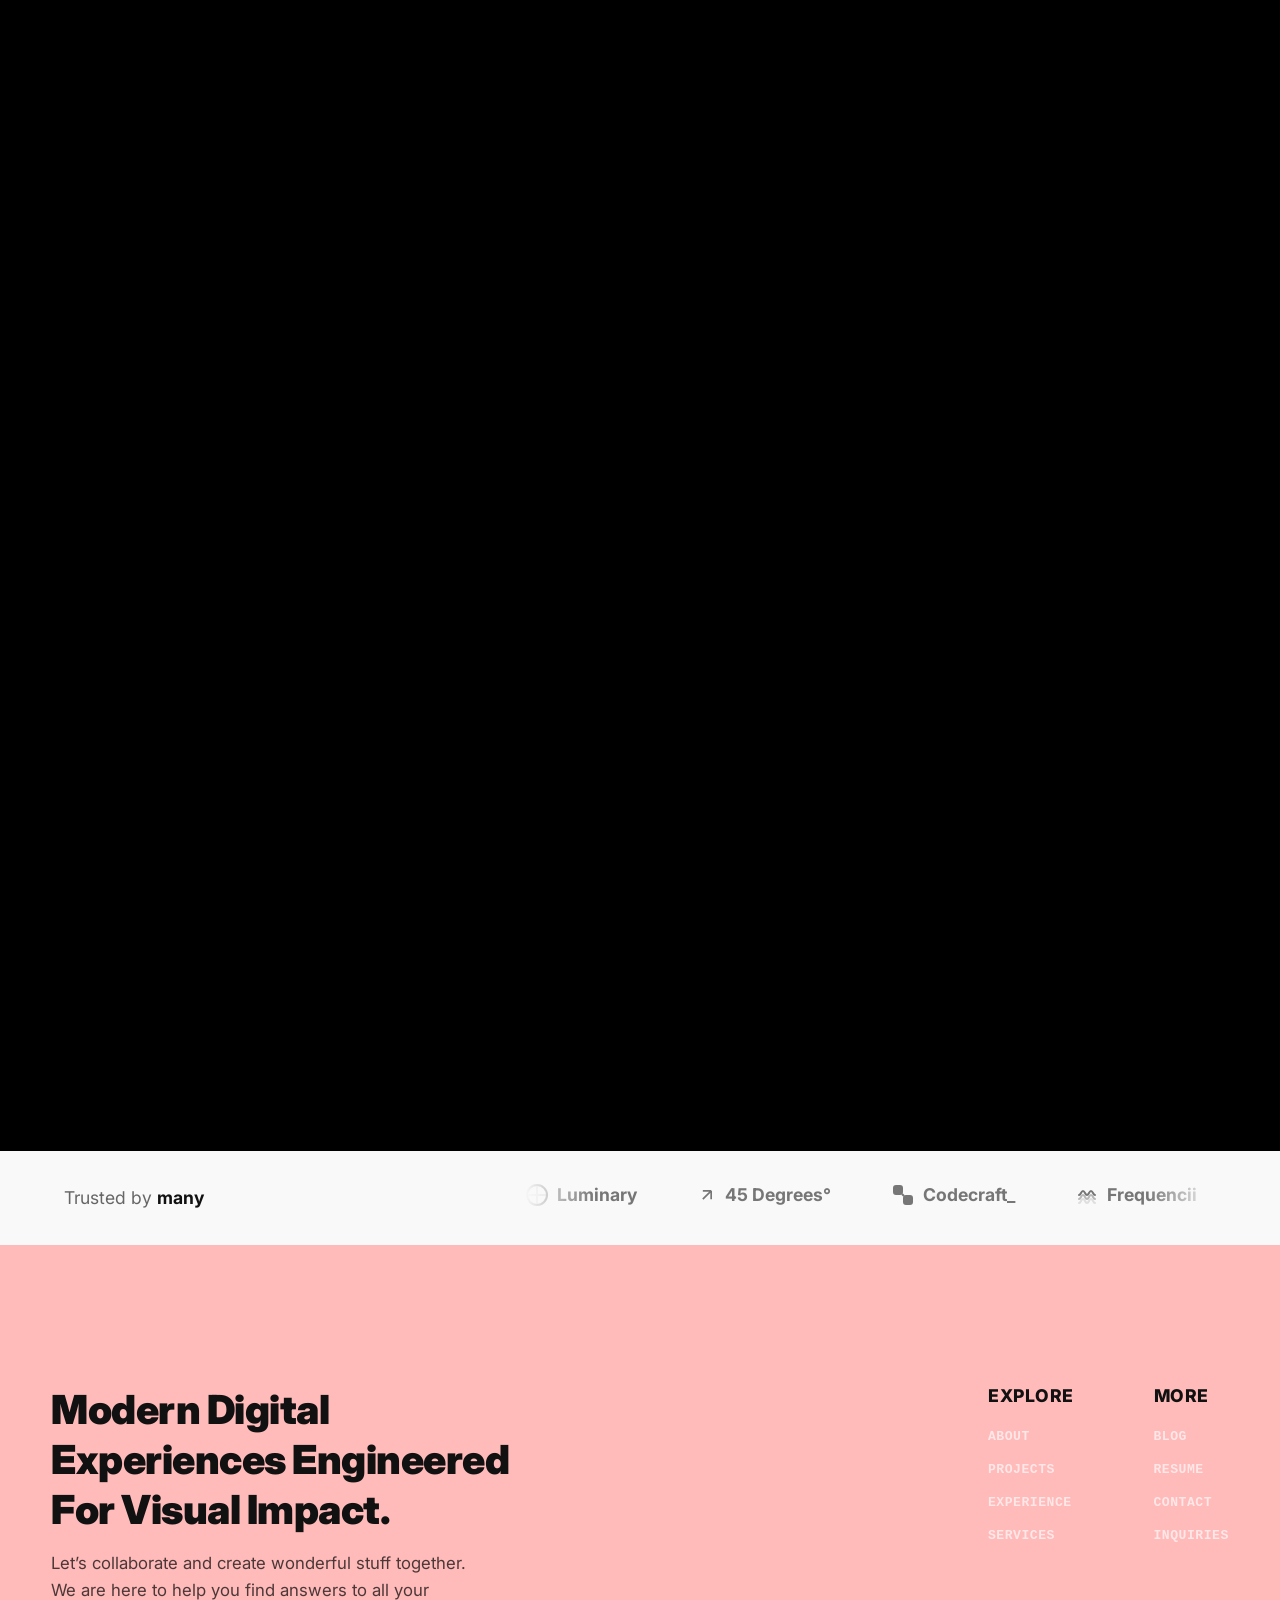
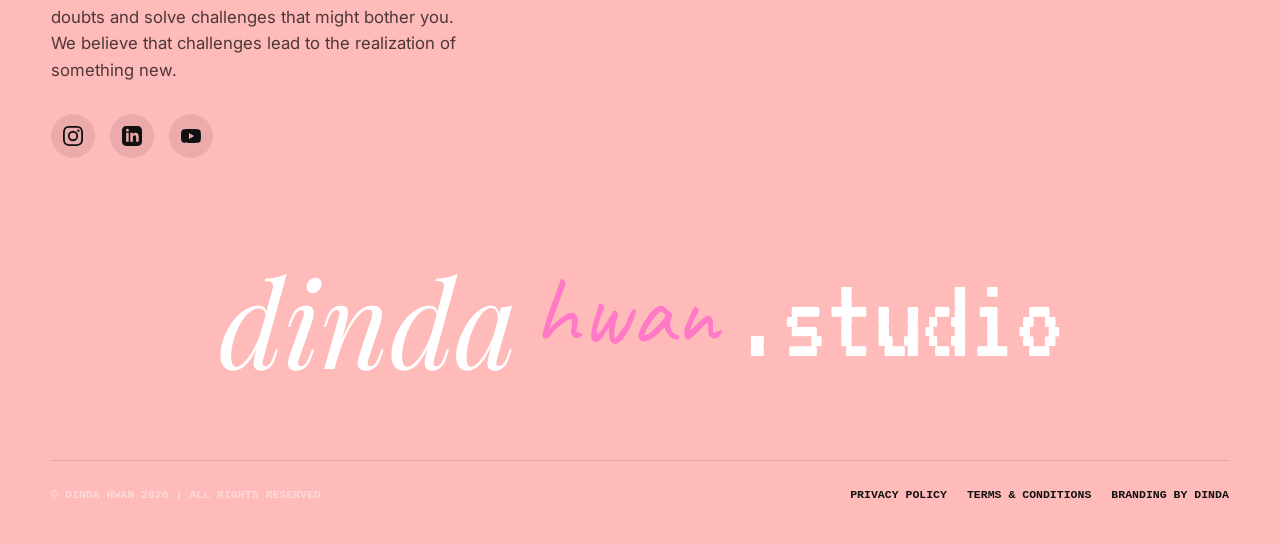
==== commit 400e35f1: "Change color palette to Ivory Cream and Rich Burgundy" ====
--- a/index.html
+++ b/index.html
@@ -6,7 +6,7 @@
     <title>My Portfolio</title>
     <link rel="icon" type="image/png" href="assets/favicon-dark.png" media="(prefers-color-scheme: dark)">
     <link rel="icon" type="image/png" href="assets/favicon-light.png" media="(prefers-color-scheme: light)">
-    <link rel="stylesheet" href="css/style.css?v=8">
+    <link rel="stylesheet" href="css/style.css?v=10">
     <link rel="preconnect" href="https://fonts.googleapis.com">
     <link rel="preconnect" href="https://fonts.gstatic.com" crossorigin>
     <link rel="preload" href="https://fonts.googleapis.com/css2?family=Inter:wght@300;400;500;600&family=Playfair+Display:ital,wght@0,400;0,600;1,400&family=Outfit:wght@400;500;600;700;800&display=swap" as="style" onload="this.onload=null;this.rel='stylesheet'"><noscript><link rel="stylesheet" href="https://fonts.googleapis.com/css2?family=Inter:wght@300;400;500;600&family=Playfair+Display:ital,wght@0,400;0,600;1,400&family=Outfit:wght@400;500;600;700;800&display=swap"></noscript>
--- a/css/style.css
+++ b/css/style.css
@@ -1,11 +1,11 @@
 @import url('https://fonts.googleapis.com/css2?family=Playfair+Display:ital,wght@1,400;1,700&family=Caveat:wght@700&family=VT323&display=swap');
 
 :root {
-    --primary-bg: #024B68; /* Royal Blue */
-    --secondary-bg: rgba(248, 243, 240, 0.1); /* Translucent cream */
-    --accent-color: #F8F3F0; /* Light Cream */
+    --primary-bg: #7A0016; /* Rich Burgundy */
+    --secondary-bg: rgba(255, 252, 239, 0.05); /* Translucent Ivory */
+    --accent-color: #FFFCEF; /* Ivory Cream */
     --text-primary: #ffffff; /* White text */
-    --text-secondary: rgba(248, 243, 240, 0.8); /* Muted Cream */
+    --text-secondary: rgba(255, 252, 239, 0.8); /* Muted Ivory */
     --font-heading: 'Inter', sans-serif;
     --font-body: 'Inter', sans-serif;
     --border-radius: 20px;
@@ -80,15 +80,15 @@
 
 /* Light Theme Overrides (Index Page) */
 body.light-theme {
-    --color-1: #F8F3F0; /* Light Cream */
-    --color-2: #EAE3DD; /* Slightly darker cream */
-    --color-3: #D8CCC4; /* Muted borders */
+    --color-1: #FFFCEF; /* Ivory Cream */
+    --color-2: #F5EFE0; /* Slightly darker ivory */
+    --color-3: #EAE0CD; /* Muted borders */
     --color-4: #E3E8C8; 
     --color-5: #D5E48B;
-    --color-6: #506A7C; /* Muted text */
-    --color-7: #024B68; /* Accent: Royal Blue */
+    --color-6: #9A7B7B; /* Muted burgundy text */
+    --color-7: #7A0016; /* Accent: Rich Burgundy */
     --color-8: #E6E0FA;
-    --color-9: #024B68; /* Text: Royal Blue */
+    --color-9: #7A0016; /* Text: Rich Burgundy */
     --color-10: #93A350;
 
     --primary-bg: var(--color-1);
@@ -366,10 +366,12 @@
 
 .header-wrapper.scrolled .navbar.awwwards-nav {
     pointer-events: auto;
-    background: #ffffff;
+    background: rgba(255, 255, 255, 0.5); /* Glass effect */
+    backdrop-filter: blur(20px);
+    -webkit-backdrop-filter: blur(20px);
     border-radius: 50px;
     box-shadow: 0 10px 40px rgba(0, 0, 0, 0.08);
-    border: 1px solid rgba(0, 0, 0, 0.08);
+    border: 1px solid rgba(255, 255, 255, 0.4); /* Glass border */
     top: 0;
     left: 0;
     width: max-content;
@@ -383,11 +385,11 @@
 }
 
 body:not(.light-theme) .header-wrapper.scrolled .navbar.awwwards-nav {
-    background: rgba(20, 20, 20, 0.85);
-    backdrop-filter: blur(16px);
-    -webkit-backdrop-filter: blur(16px);
-    border: 1px solid rgba(255, 255, 255, 0.1);
-    box-shadow: 0 10px 30px rgba(0, 0, 0, 0.5);
+    background: rgba(122, 0, 22, 0.4); /* Translucent Rich Burgundy */
+    backdrop-filter: blur(20px);
+    -webkit-backdrop-filter: blur(20px);
+    border: 1px solid rgba(255, 252, 239, 0.15); /* Ivory Cream glass border */
+    box-shadow: 0 10px 30px rgba(0, 0, 0, 0.3);
 }
 
 /* Removed background from scrolled nav links */
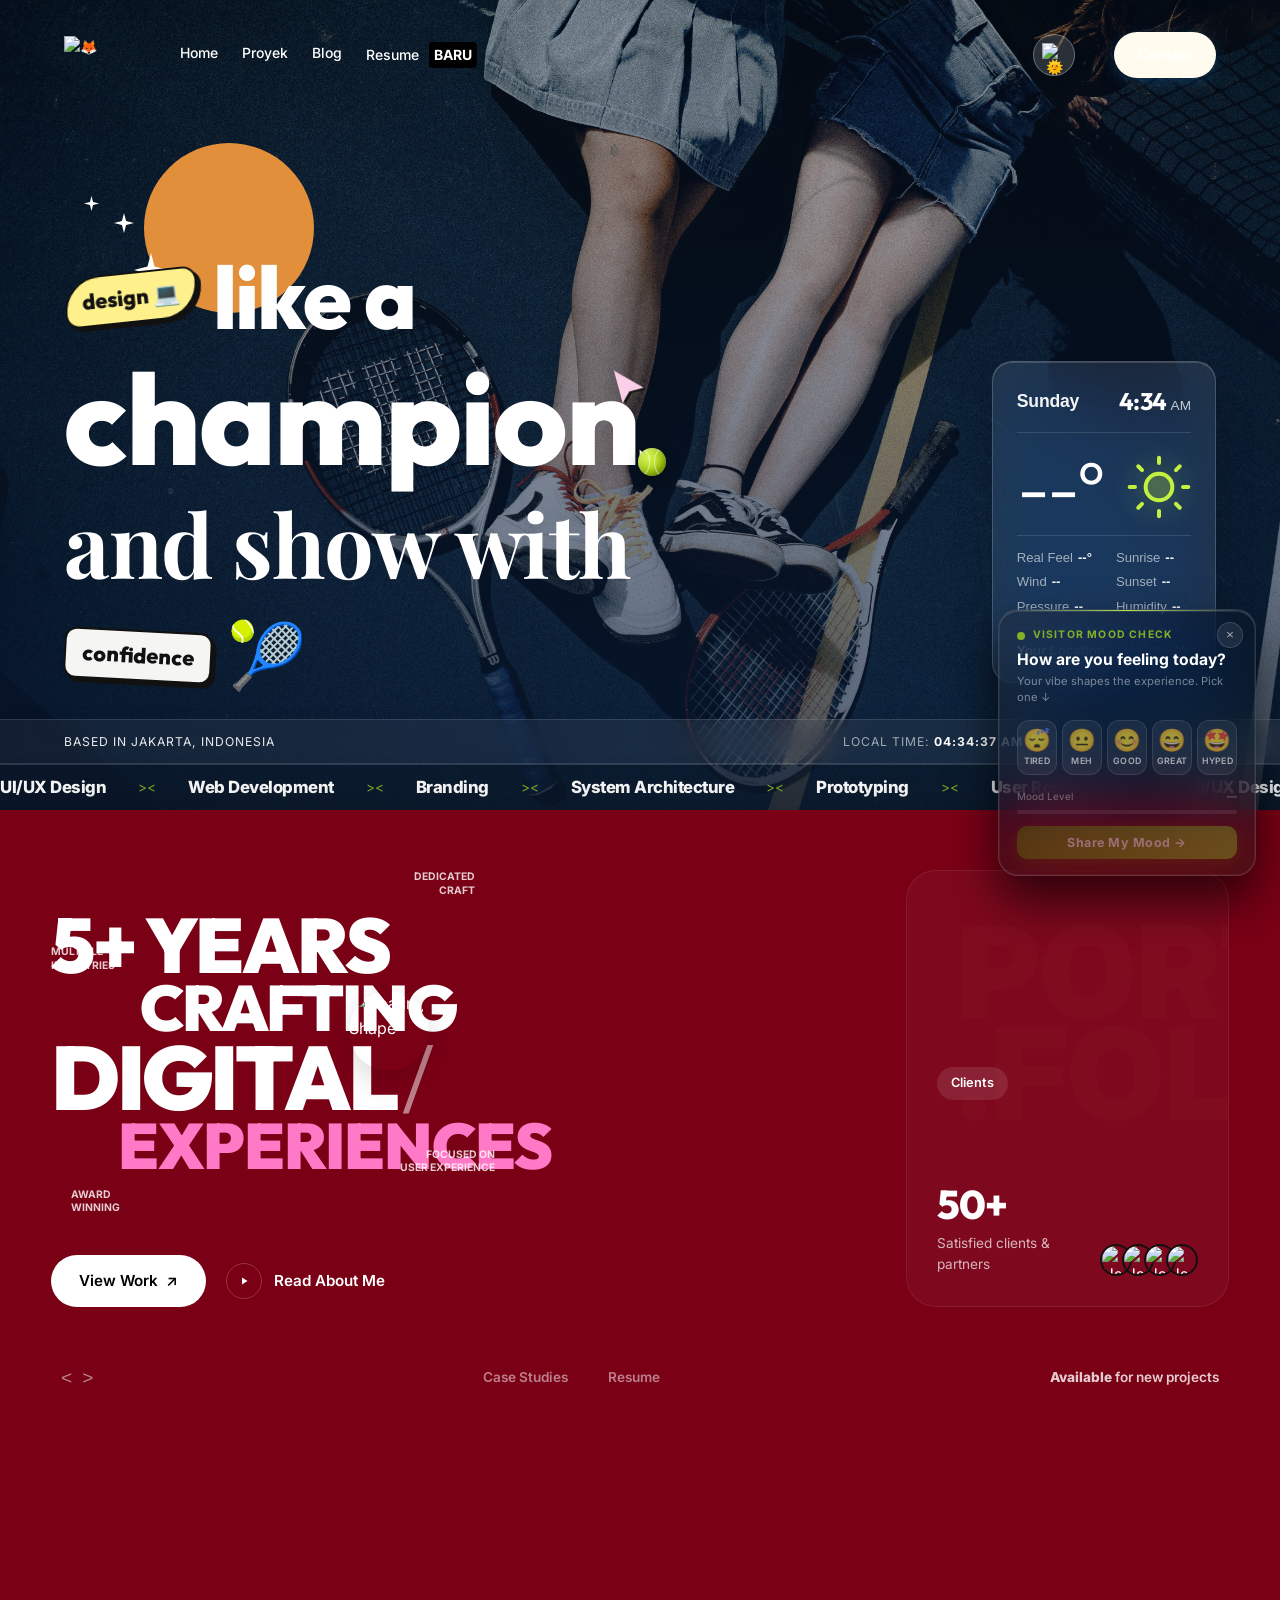
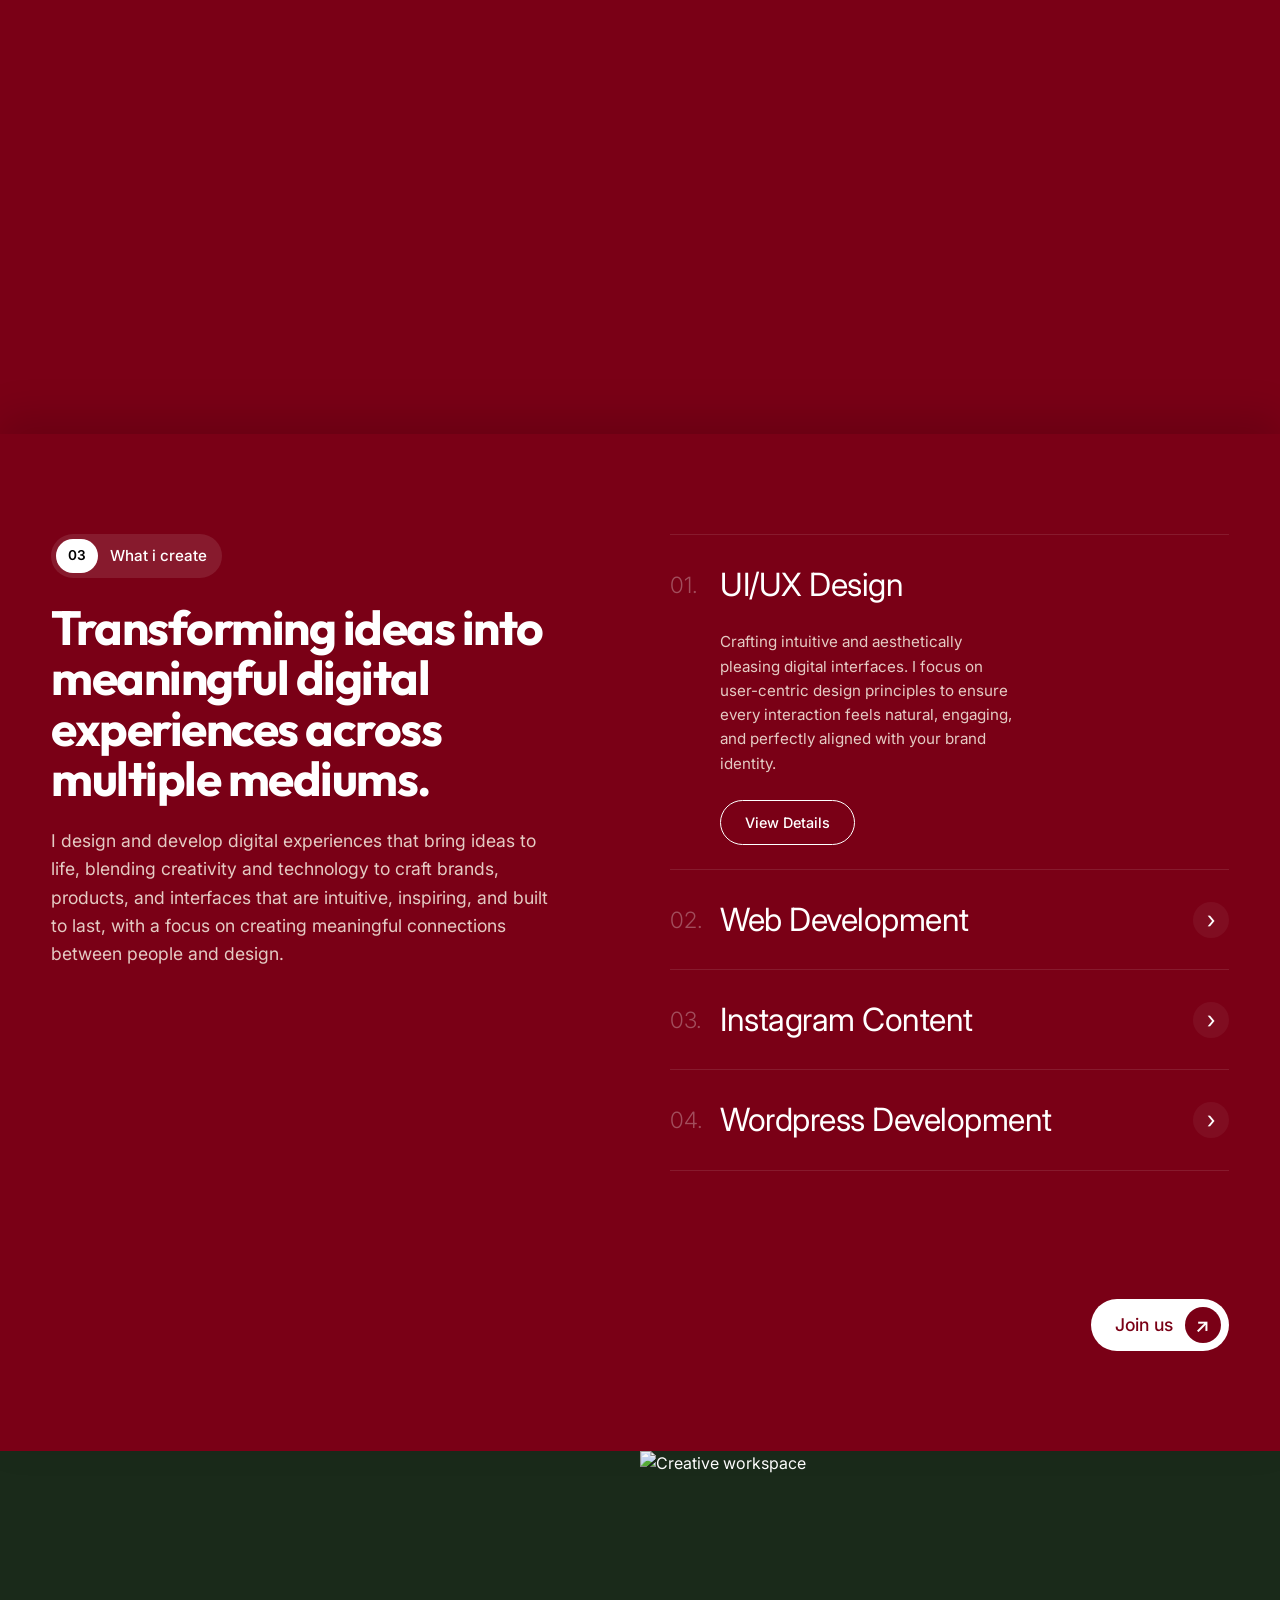
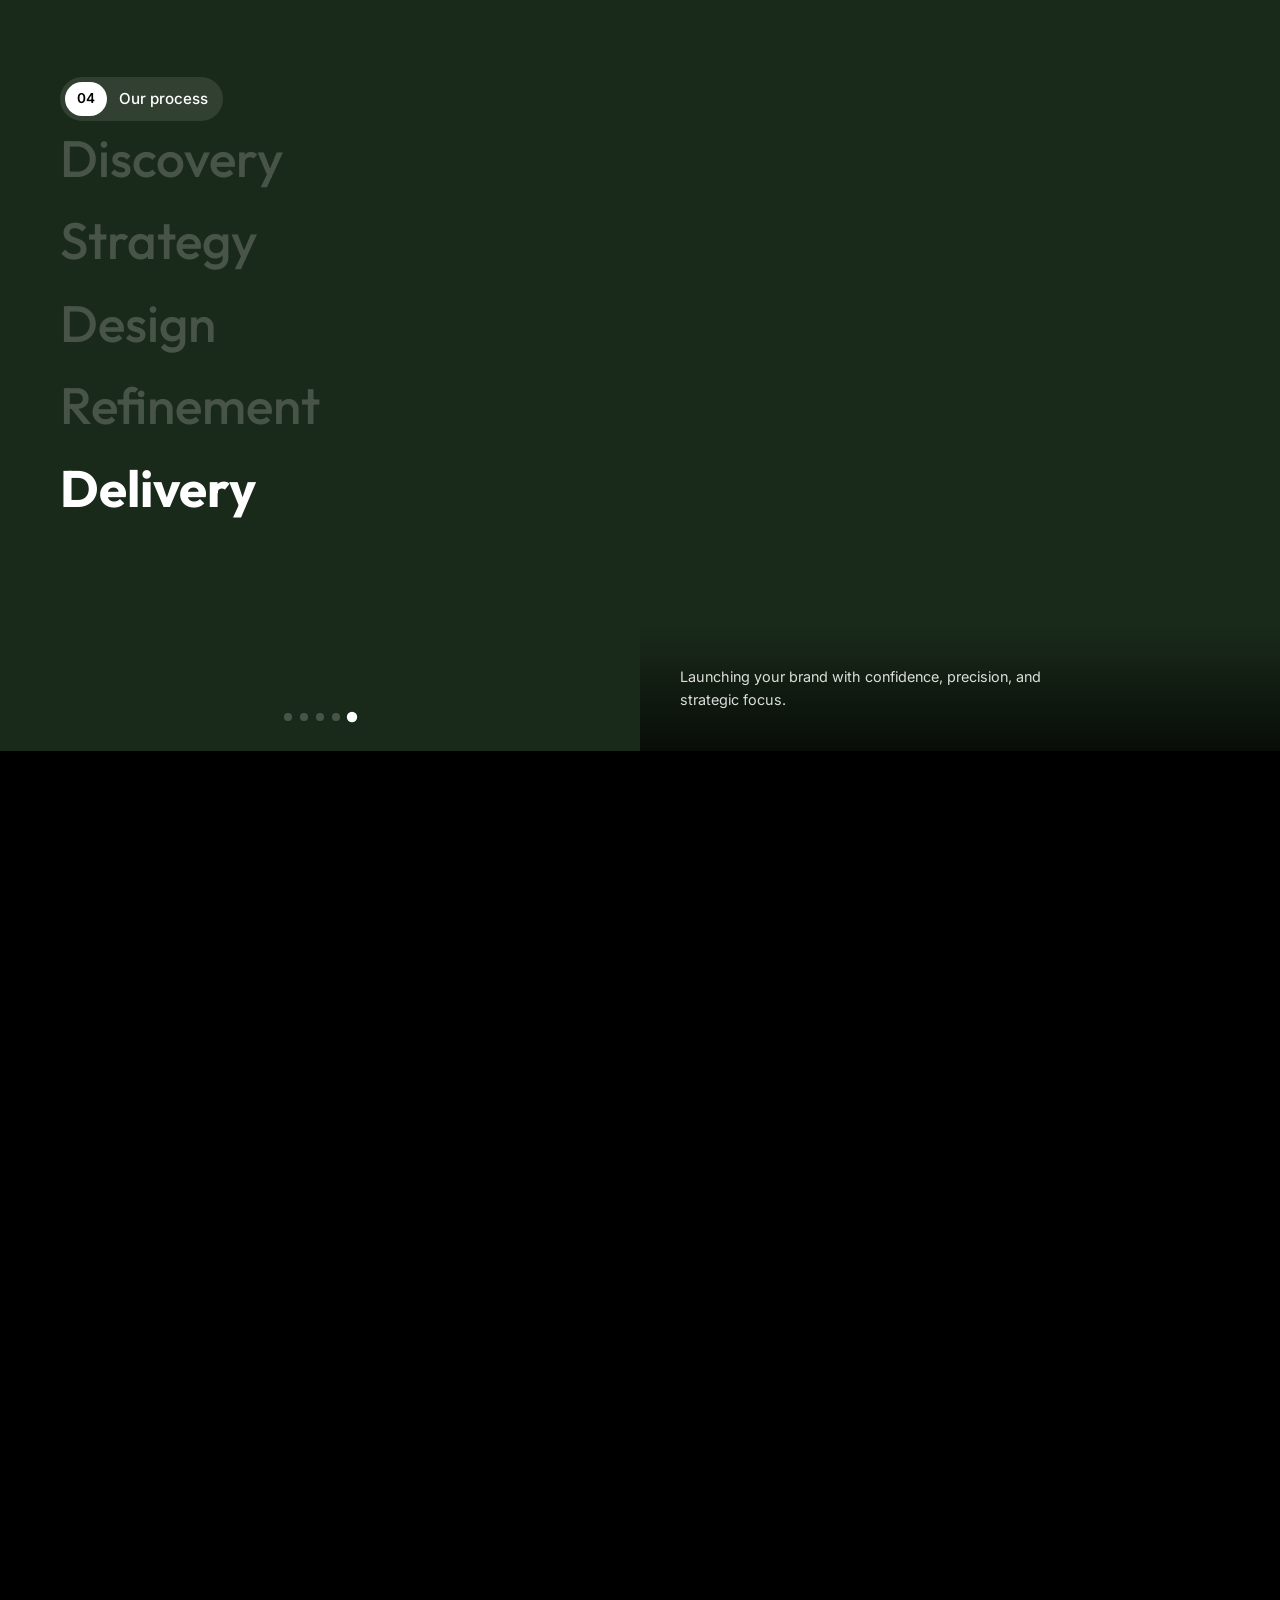
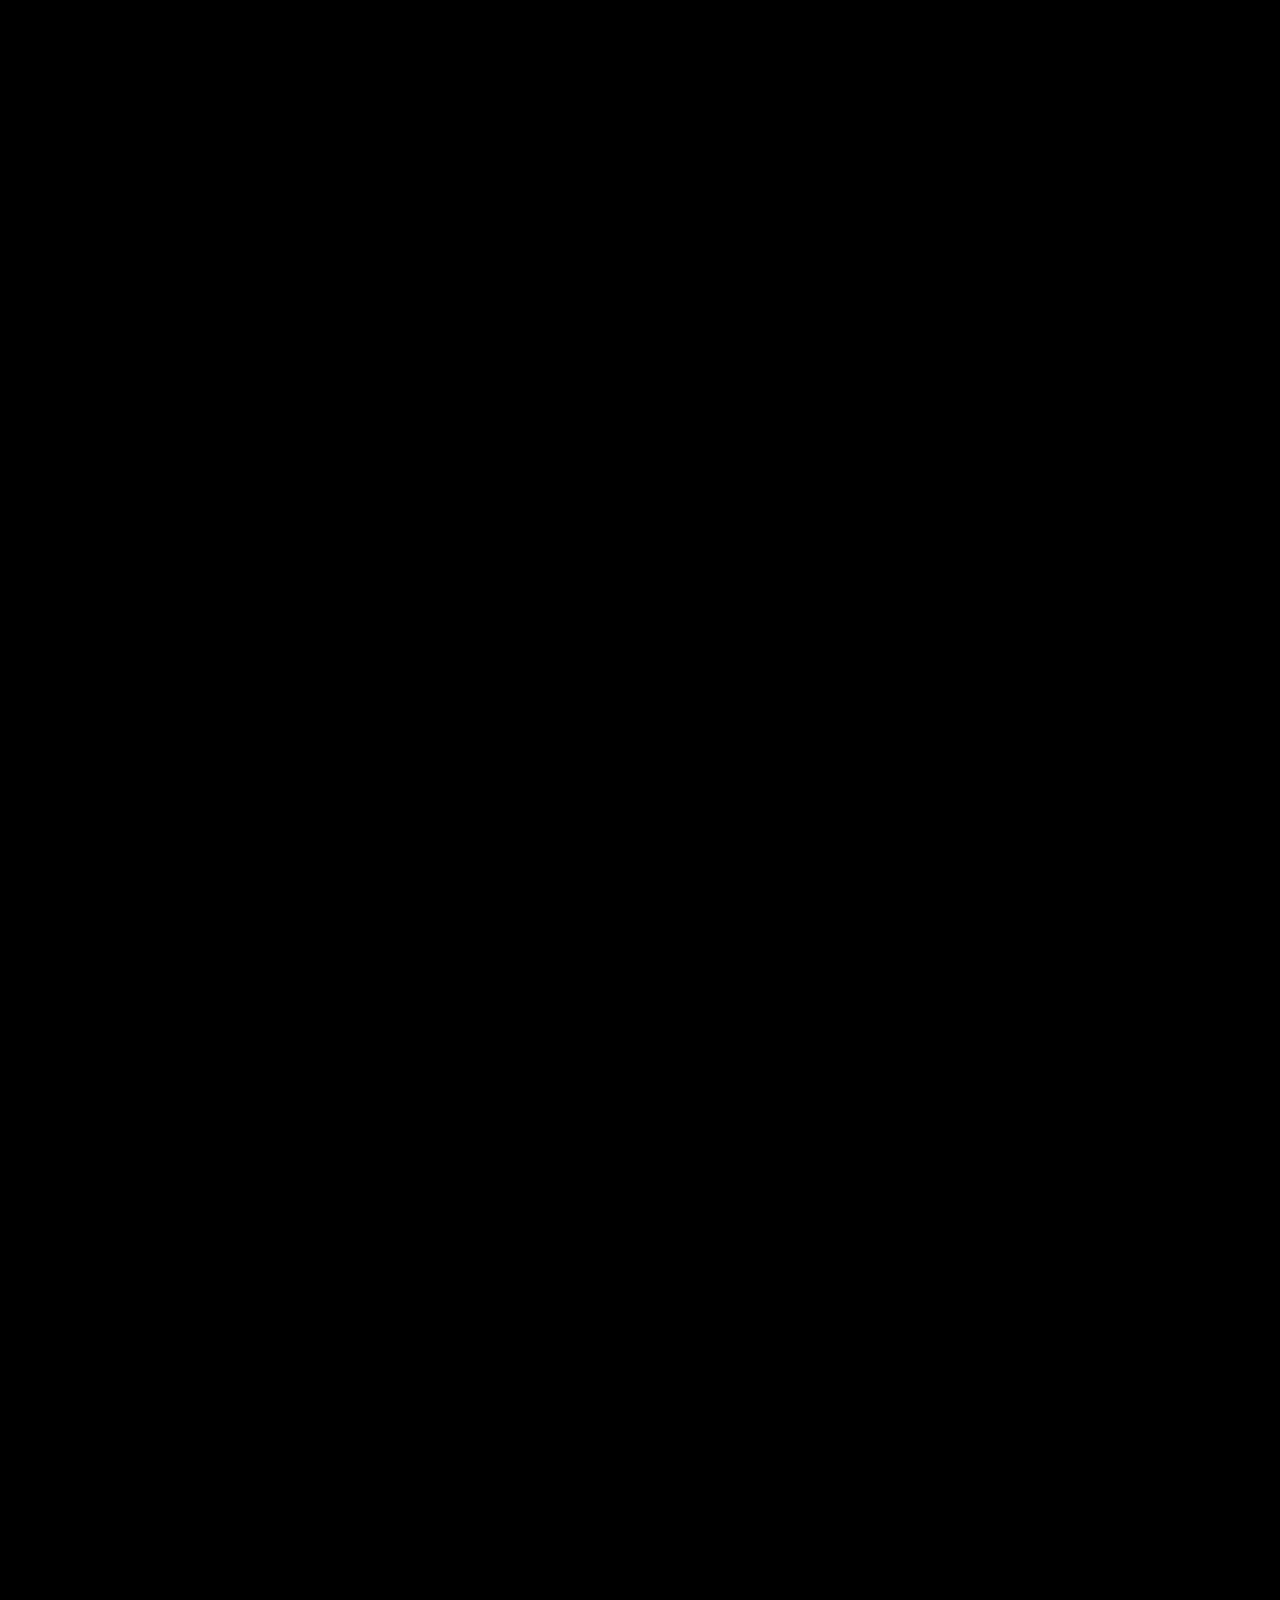
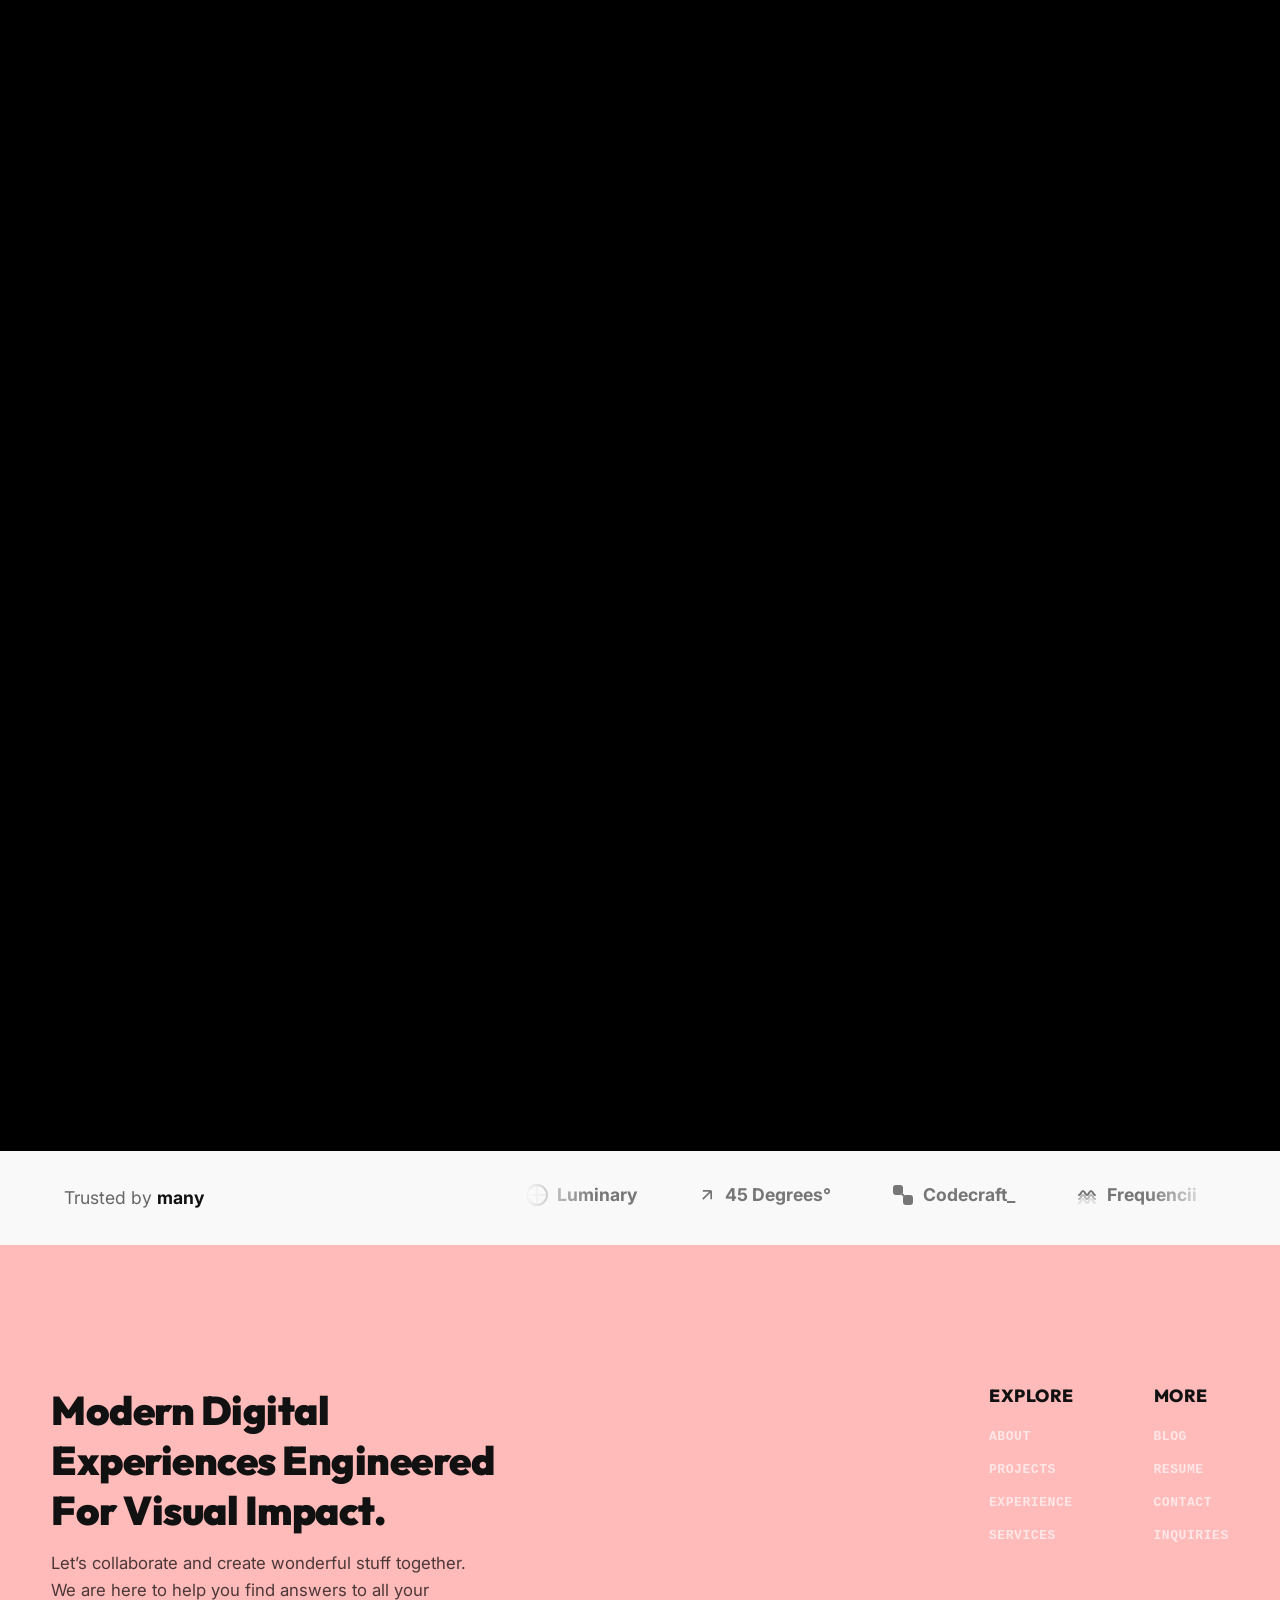
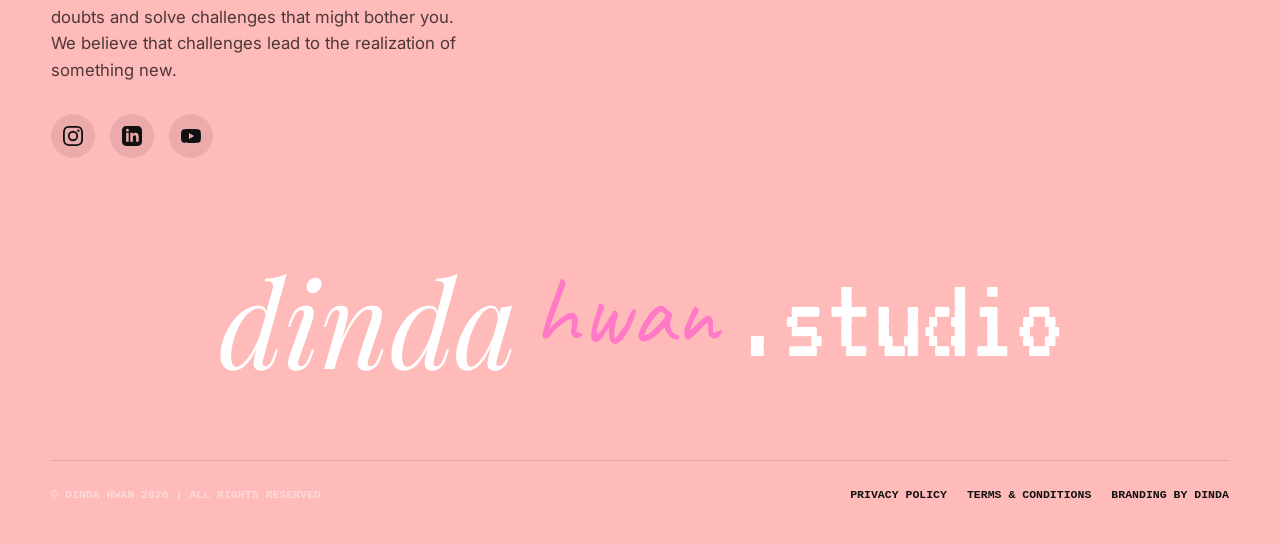
==== commit 7892e2be: "Change heading font to Outfit" ====
--- a/index.html
+++ b/index.html
@@ -6,7 +6,7 @@
     <title>My Portfolio</title>
     <link rel="icon" type="image/png" href="assets/favicon-dark.png" media="(prefers-color-scheme: dark)">
     <link rel="icon" type="image/png" href="assets/favicon-light.png" media="(prefers-color-scheme: light)">
-    <link rel="stylesheet" href="css/style.css?v=10">
+    <link rel="stylesheet" href="css/style.css?v=11">
     <link rel="preconnect" href="https://fonts.googleapis.com">
     <link rel="preconnect" href="https://fonts.gstatic.com" crossorigin>
     <link rel="preload" href="https://fonts.googleapis.com/css2?family=Inter:wght@300;400;500;600&family=Playfair+Display:ital,wght@0,400;0,600;1,400&family=Outfit:wght@400;500;600;700;800&display=swap" as="style" onload="this.onload=null;this.rel='stylesheet'"><noscript><link rel="stylesheet" href="https://fonts.googleapis.com/css2?family=Inter:wght@300;400;500;600&family=Playfair+Display:ital,wght@0,400;0,600;1,400&family=Outfit:wght@400;500;600;700;800&display=swap"></noscript>
--- a/css/style.css
+++ b/css/style.css
@@ -6,7 +6,7 @@
     --accent-color: #FFFCEF; /* Ivory Cream */
     --text-primary: #ffffff; /* White text */
     --text-secondary: rgba(255, 252, 239, 0.8); /* Muted Ivory */
-    --font-heading: 'Inter', sans-serif;
+    --font-heading: 'Outfit', sans-serif;
     --font-body: 'Inter', sans-serif;
     --border-radius: 20px;
     --transition: all 0.3s ease;
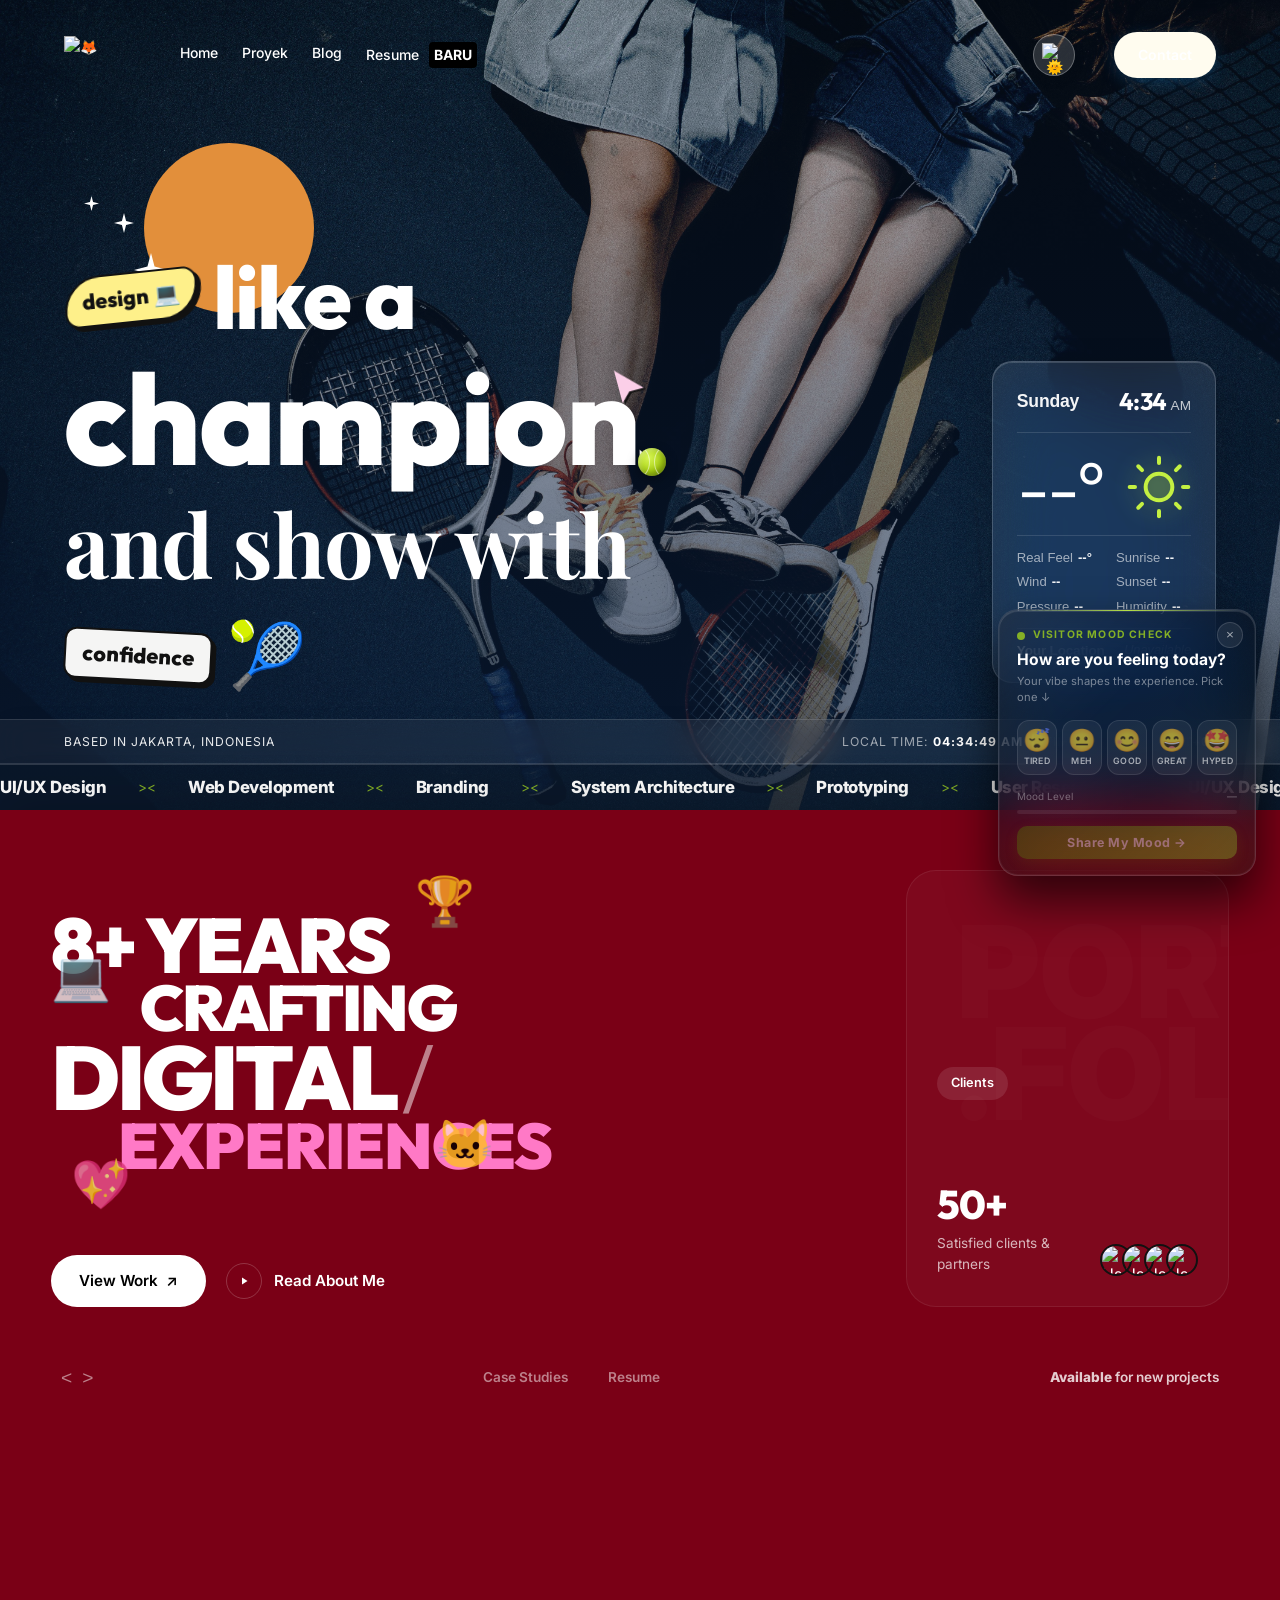
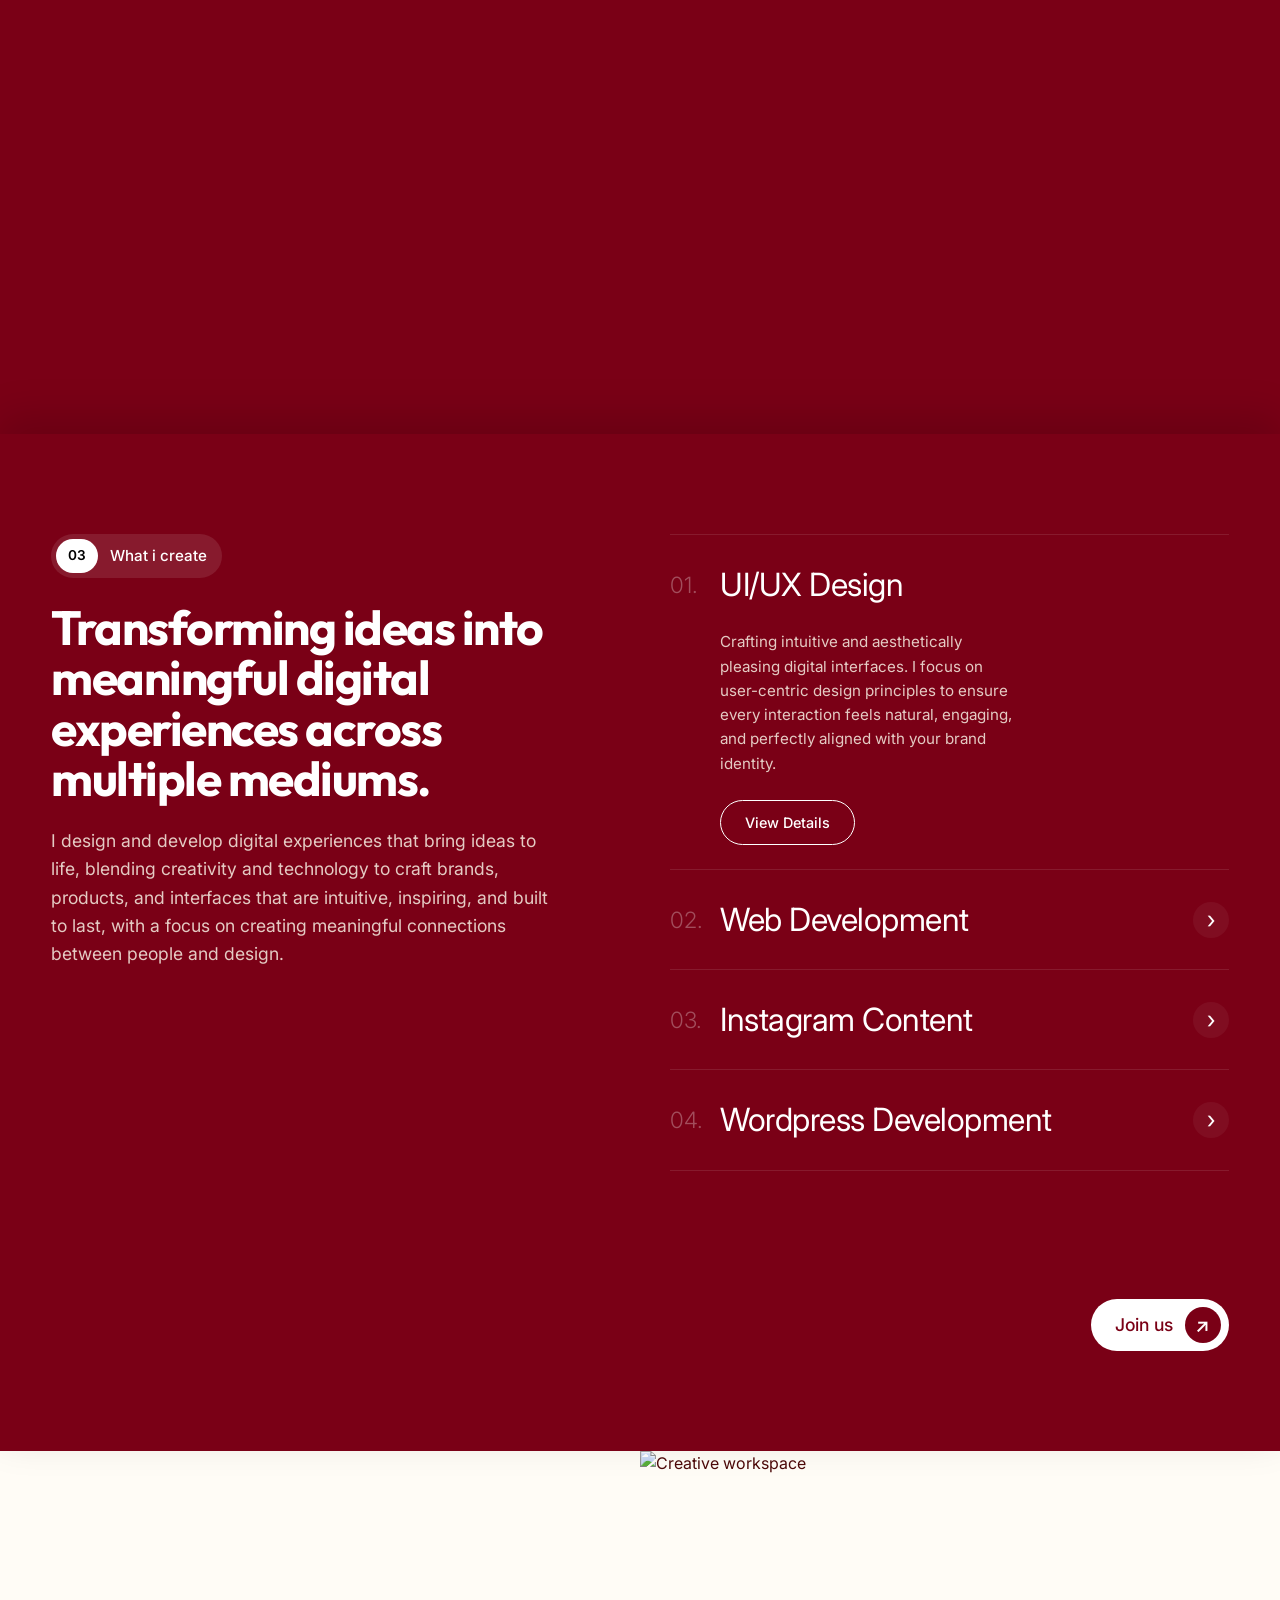
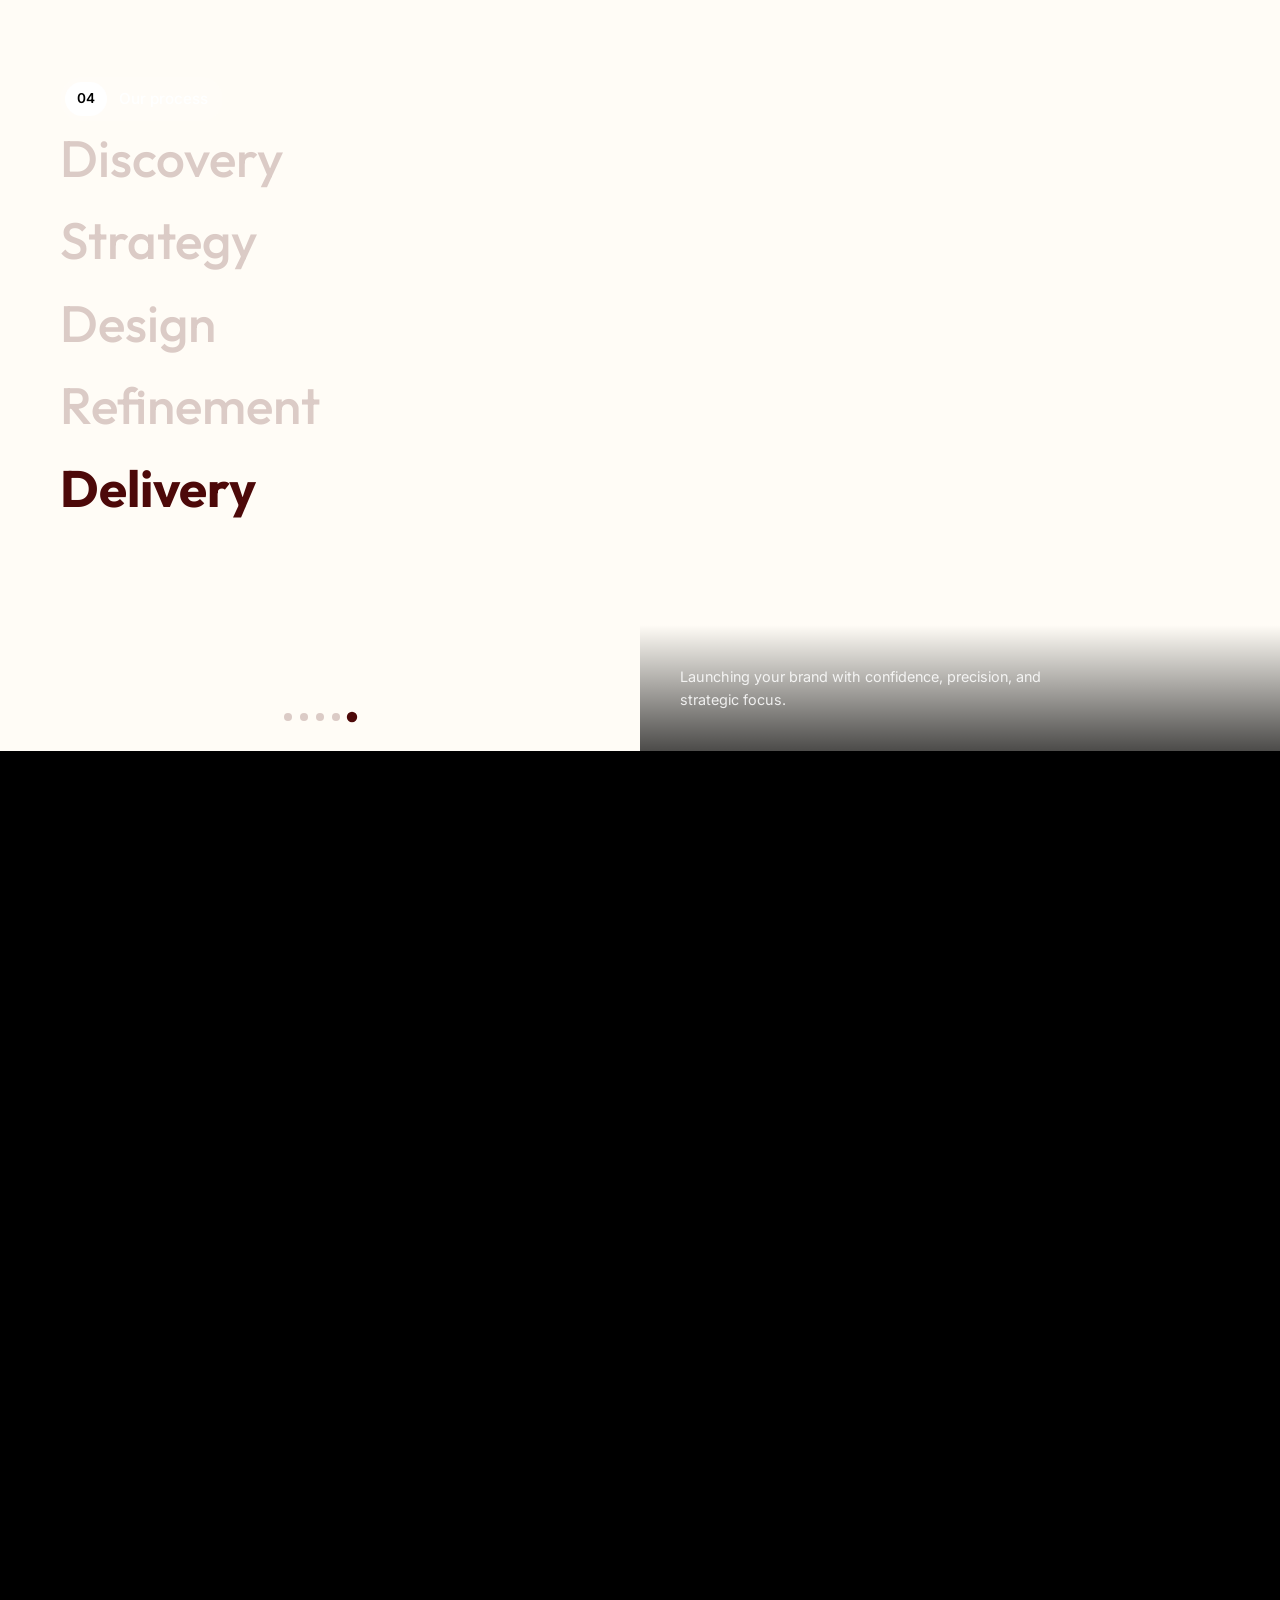
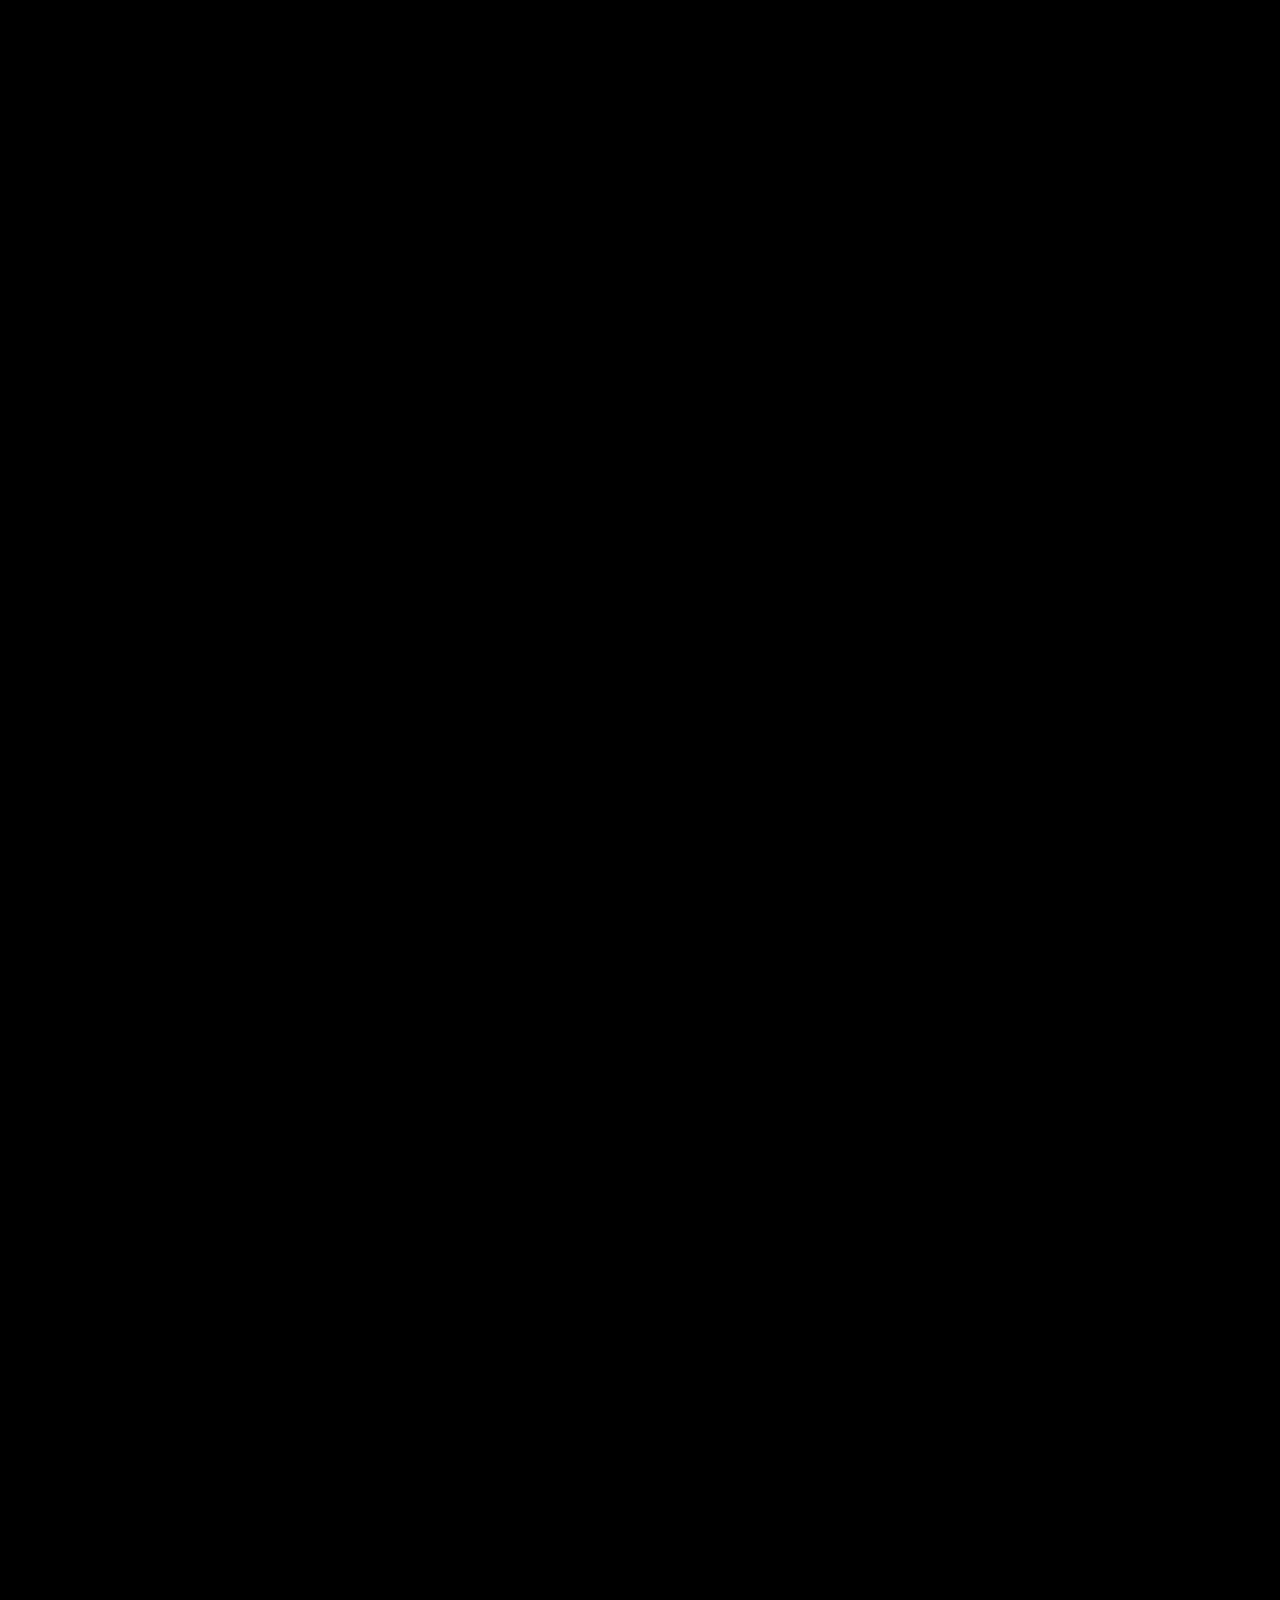
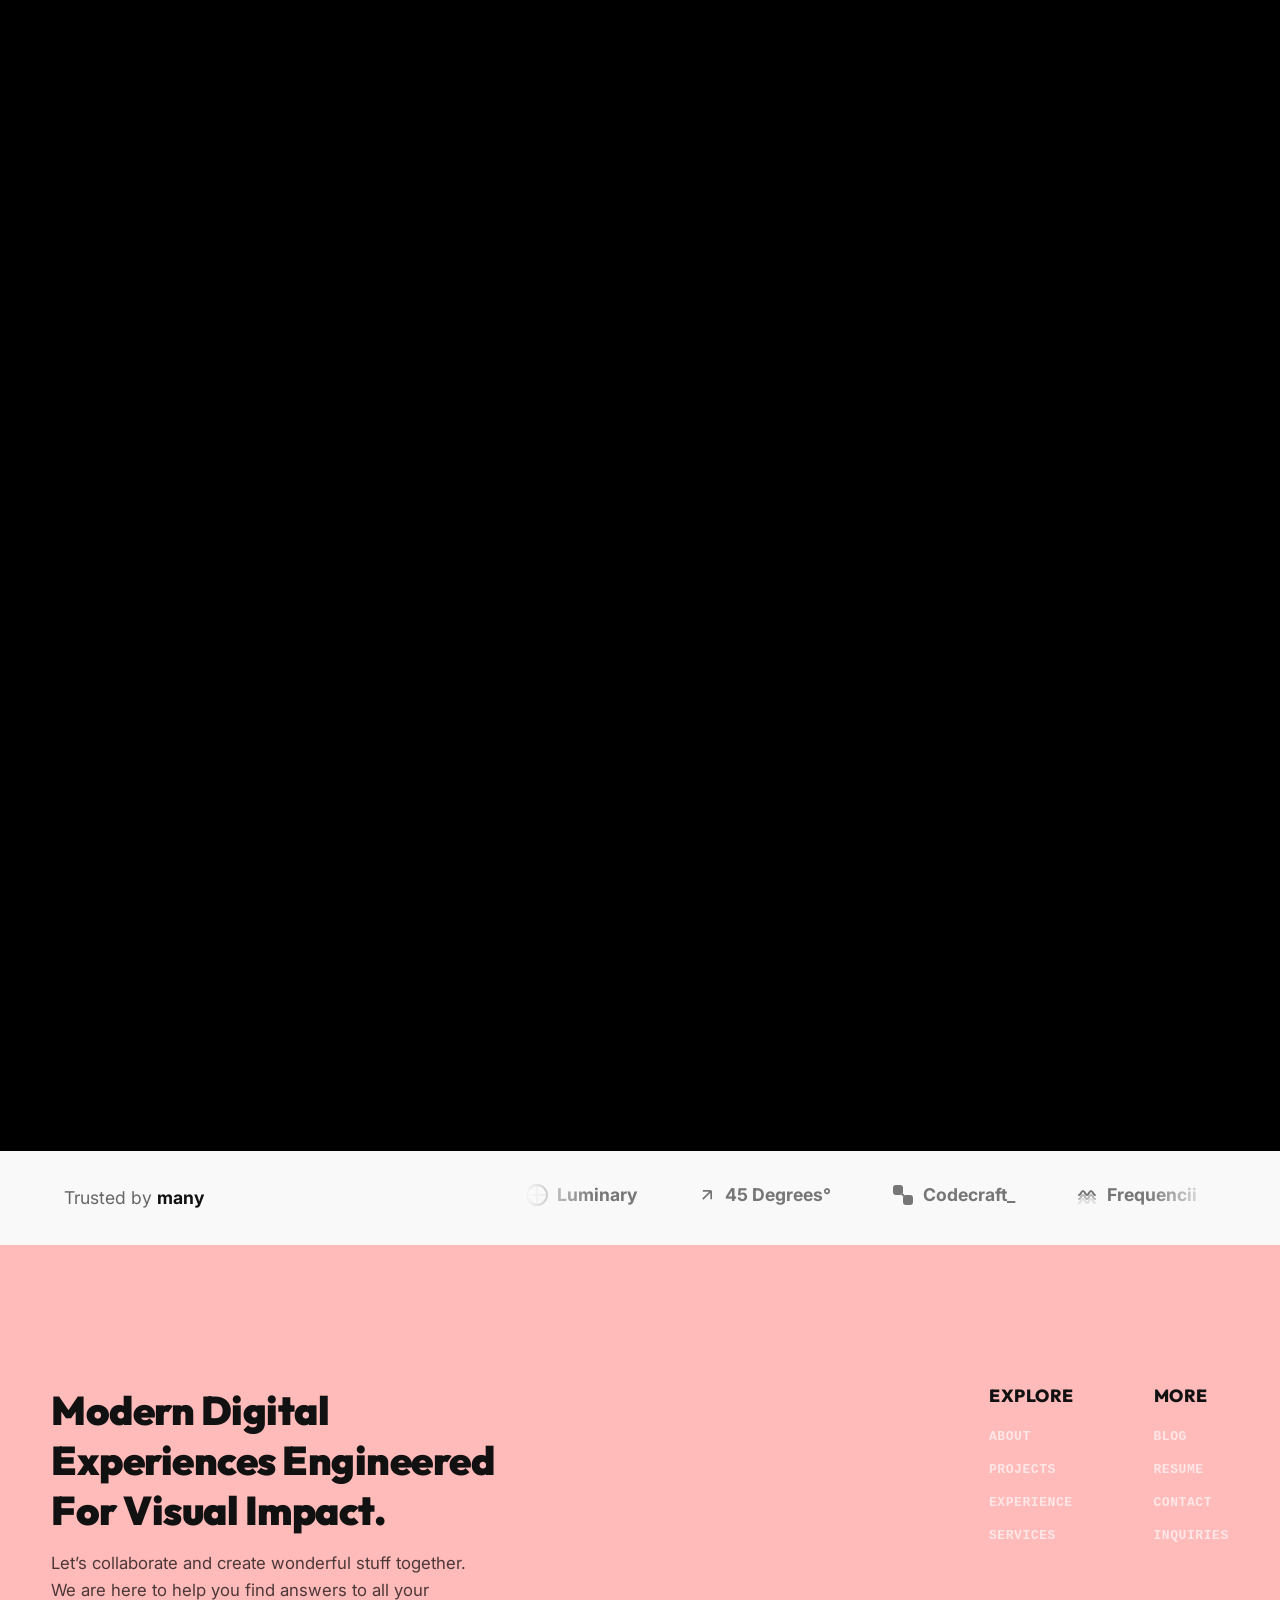
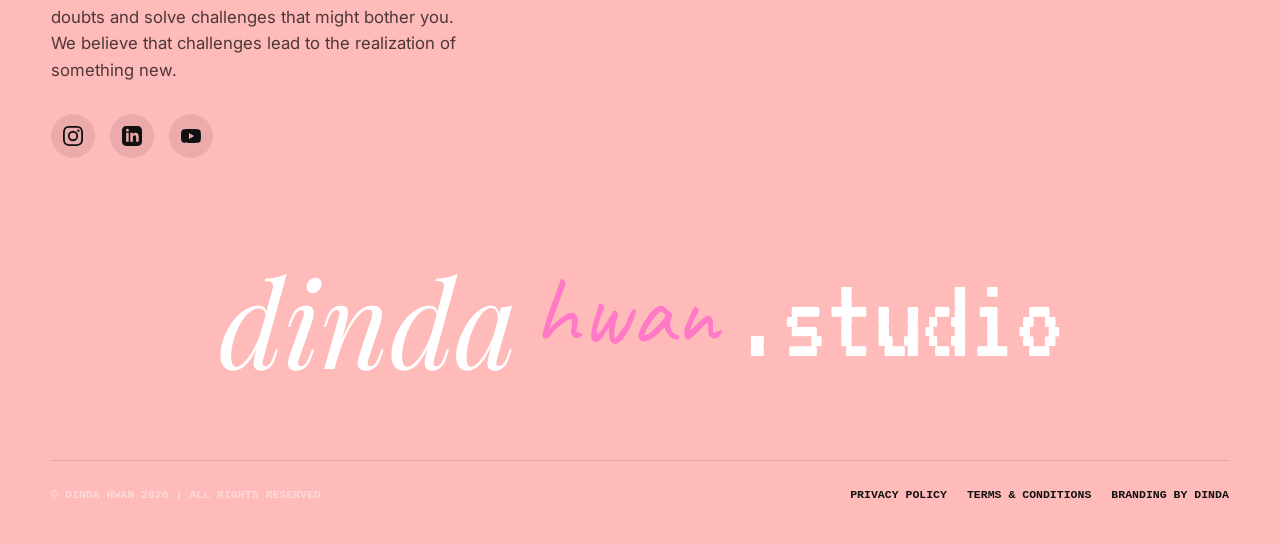
==== commit 9ececb51: "Update workflow section colors to #fffcf6 and #4d0909" ====
--- a/index.html
+++ b/index.html
@@ -21,10 +21,10 @@
             transition: all 0.3s ease;
         }
         body.light-theme .lang-selector-minimal {
-            background: #fff; border: 1px solid #ddd;
+            background: #4d0909; border: 1px solid #ddd;
         }
         .lang-selector-minimal span {
-            color: rgba(255,255,255,0.2);
+            color: rgba(77,9,9,0.2);
         }
         body.light-theme .lang-selector-minimal span {
             color: rgba(0,0,0,0.2);
@@ -169,7 +169,7 @@
         }
 
         .quantum-hire-btn {
-            background: #fff;
+            background: #4d0909;
             color: #000;
             border: none;
             border-radius: 40px;
@@ -459,19 +459,17 @@
                 <!-- Left: Huge Typography -->
                 <div class="sbs-typo-block">
                     <div class="sbs-typo-container">
-                        <span class="sbs-float-badge f-badge-1">MULTIPLE<br>INDUSTRIES</span>
-                        <span class="sbs-float-badge f-badge-2">DEDICATED<br>CRAFT</span>
-                        <span class="sbs-float-badge f-badge-3">AWARD<br>WINNING</span>
-                        <span class="sbs-float-badge f-badge-4">FOCUSED ON<br>USER EXPERIENCE</span>
+                        <span class="sbs-float-badge f-badge-1" style="font-size: 3rem; background: transparent; border: none; box-shadow: none; padding: 0;">💻</span>
+                        <span class="sbs-float-badge f-badge-2" style="font-size: 3rem; background: transparent; border: none; box-shadow: none; padding: 0;">🏆</span>
+                        <span class="sbs-float-badge f-badge-3" style="font-size: 3rem; background: transparent; border: none; box-shadow: none; padding: 0;">💖</span>
+                        <span class="sbs-float-badge f-badge-4" style="font-size: 3rem; background: transparent; border: none; box-shadow: none; padding: 0;">🐱</span>
                         
                         <div class="sbs-huge-text">
-                            <div class="sbs-line-1"><span class="sbs-number">5+</span> <span class="sbs-word">YEARS</span></div>
+                            <div class="sbs-line-1"><span class="sbs-number">8+</span> <span class="sbs-word">YEARS</span></div>
                             <div class="sbs-line-2">CRAFTING</div>
                             <div class="sbs-line-3">DIGITAL<span class="sbs-slash">/</span></div>
                             <div class="sbs-line-4 highlight-pink">EXPERIENCES</div>
                         </div>
-                        
-                        <img src="https://images.unsplash.com/photo-1614850523459-c2f4c699c52e?w=150&q=80&auto=format&fit=crop" alt="Floating Shape" class="sbs-float-icon">
                     </div>
                     
                     <div class="sbs-actions">
@@ -735,7 +733,8 @@
                     height: 500vh; /* 5 steps × 100vh each */
                 }
                 .wf-section {
-                    background: #1a2a1a;
+                    background: #fffcf6;
+                    color: #4d0909;
                     height: 100vh;
                     display: grid;
                     grid-template-columns: 1fr 1fr;
@@ -799,13 +798,13 @@
                 .wf-label {
                     display: inline-block;
                     padding: 8px 18px;
-                    background: rgba(255,255,255,0.1);
+                    background: rgba(77,9,9,0.1);
                     border-radius: 4px;
                     font-size: 0.7rem;
                     font-weight: 700;
                     letter-spacing: 3px;
                     text-transform: uppercase;
-                    color: rgba(255,255,255,0.7);
+                    color: #4d0909;
                     margin-bottom: 40px;
                     width: fit-content;
                 }
@@ -822,19 +821,19 @@
                     font-size: clamp(2rem, 4vw, 3.2rem);
                     font-weight: 500;
                     font-style: normal;
-                    color: rgba(255,255,255,0.2);
+                    color: rgba(77,9,9,0.2);
                     cursor: pointer;
                     transition: color 0.4s ease, transform 0.3s ease;
                     line-height: 1.3;
                     padding: 4px 0;
                 }
                 .wf-title-item.active {
-                    color: #ffffff;
+                    color: #4d0909;
                     font-weight: 700;
                     font-style: normal;
                 }
                 .wf-title-item:hover:not(.active) {
-                    color: rgba(255,255,255,0.45);
+                    color: rgba(77,9,9,0.45);
                 }
 
                 /* Progress bar */
@@ -851,11 +850,11 @@
                     width: 8px;
                     height: 8px;
                     border-radius: 50%;
-                    background: rgba(255,255,255,0.2);
+                    background: rgba(77,9,9,0.2);
                     transition: all 0.3s ease;
                 }
                 .wf-progress-dot.active {
-                    background: #fff;
+                    background: #4d0909;
                     transform: scale(1.3);
                 }
             </style>
--- a/css/style.css
+++ b/css/style.css
@@ -5557,3 +5557,478 @@
 }
 body:not(.light-theme) .side-panel-footer { color: #666; }
 
+
+/* ==========================================================================
+   BLOG PAGE LAYOUT
+   ========================================================================== */
+
+.blog-page {
+    background-color: #e9e6df; /* Earthy cream from reference */
+    color: #2d2c2a;
+    font-family: 'Inter', sans-serif;
+    margin: 0;
+    padding: 0;
+    overflow-x: hidden;
+}
+
+.blog-page h1, .blog-page h2, .blog-page h3, .blog-page h4, .blog-page h5, .blog-page h6 {
+    font-family: 'Outfit', sans-serif;
+}
+
+/* Announcement Bar */
+.blog-announcement {
+    background-color: #545b4c; /* Olive green */
+    color: #ffffff;
+    text-align: center;
+    padding: 10px 20px;
+    font-size: 0.75rem;
+    font-weight: 500;
+    letter-spacing: 1px;
+    text-transform: uppercase;
+    width: 100%;
+}
+
+.blog-page global-navbar {
+    border-bottom: 1px solid rgba(0,0,0,0.05);
+}
+
+/* Typography Overrides for Blog */
+.blog-pretitle {
+    font-size: 0.8rem;
+    font-weight: 600;
+    letter-spacing: 2px;
+    text-transform: uppercase;
+    color: #555;
+    margin-bottom: 1.5rem;
+    display: block;
+}
+
+/* Hero Section */
+.blog-hero {
+    display: flex;
+    min-height: 85vh;
+    border-bottom: 1px solid rgba(0,0,0,0.1);
+}
+
+.blog-hero-left {
+    flex: 1;
+    display: flex;
+    flex-direction: column;
+    justify-content: center;
+    padding: 5% 8%;
+    background-color: #e9e6df;
+}
+
+.blog-hero-title {
+    font-family: 'Outfit', sans-serif;
+    font-size: clamp(3rem, 5vw, 4.5rem);
+    font-weight: 400;
+    line-height: 1.1;
+    color: #2d2c2a;
+    margin: 0 0 1.5rem 0;
+}
+
+.blog-hero-desc {
+    font-size: 1.1rem;
+    line-height: 1.6;
+    color: #555;
+    max-width: 400px;
+    margin-bottom: 3rem;
+}
+
+.blog-hero-buttons {
+    display: flex;
+    gap: 15px;
+}
+
+.blog-btn-outline {
+    display: inline-block;
+    padding: 12px 24px;
+    border: 1px solid #2d2c2a;
+    color: #2d2c2a;
+    text-decoration: none;
+    font-size: 0.8rem;
+    font-weight: 600;
+    letter-spacing: 1px;
+    text-transform: uppercase;
+    transition: all 0.3s ease;
+}
+
+.blog-btn-outline:hover {
+    background-color: #2d2c2a;
+    color: #fff;
+}
+
+.blog-hero-right {
+    flex: 1;
+    position: relative;
+    overflow: hidden;
+}
+
+.blog-hero-right img {
+    width: 100%;
+    height: 100%;
+    object-fit: cover;
+    object-position: center;
+    position: absolute;
+    top: 0; left: 0;
+}
+
+/* Category Grid (4 cols) */
+.blog-category-grid {
+    display: grid;
+    grid-template-columns: repeat(4, 1fr);
+    height: 60vh;
+}
+
+.blog-cat-item {
+    position: relative;
+    display: block;
+    overflow: hidden;
+    text-decoration: none;
+    color: #fff;
+}
+
+.blog-cat-item img {
+    width: 100%;
+    height: 100%;
+    object-fit: cover;
+    transition: transform 0.6s ease;
+}
+
+.blog-cat-item:hover img {
+    transform: scale(1.05);
+}
+
+.blog-cat-overlay {
+    position: absolute;
+    bottom: 0; left: 0; right: 0;
+    padding: 30px 20px;
+    background: linear-gradient(to top, rgba(0,0,0,0.6) 0%, rgba(0,0,0,0) 100%);
+    display: flex;
+    flex-direction: column;
+    justify-content: flex-end;
+}
+
+.blog-cat-overlay h3 {
+    font-family: 'Outfit', sans-serif;
+    font-size: 1.5rem;
+    font-weight: 400;
+    margin: 0 0 5px 0;
+}
+
+.blog-cat-overlay p {
+    font-size: 0.9rem;
+    margin: 0;
+    opacity: 0.9;
+}
+
+/* Features Banner */
+.blog-features-banner {
+    border-bottom: 1px solid rgba(0,0,0,0.1);
+    background-color: #e3dfd6; /* Slightly darker cream */
+    padding: 40px 0;
+}
+
+.blog-features-inner {
+    max-width: 1400px;
+    margin: 0 auto;
+    display: flex;
+    justify-content: space-between;
+    padding: 0 5%;
+}
+
+.feature-item {
+    display: flex;
+    align-items: center;
+    gap: 15px;
+}
+
+.feature-icon {
+    font-size: 1.5rem;
+    color: #2d2c2a;
+    width: 40px; height: 40px;
+    border: 1px solid rgba(0,0,0,0.2);
+    border-radius: 50%;
+    display: flex;
+    align-items: center;
+    justify-content: center;
+}
+
+.feature-text {
+    font-size: 0.75rem;
+    line-height: 1.4;
+    letter-spacing: 0.5px;
+    color: #555;
+}
+
+.feature-text strong {
+    color: #2d2c2a;
+    font-weight: 600;
+}
+
+/* Recent Articles */
+.blog-recent-section {
+    display: flex;
+    padding: 5% 5% 8% 5%;
+    background-color: #e9e6df;
+}
+
+.blog-recent-sidebar {
+    width: 25%;
+    padding-right: 40px;
+}
+
+.blog-recent-title {
+    font-family: 'Outfit', sans-serif;
+    font-size: clamp(2rem, 3vw, 2.5rem);
+    font-weight: 400;
+    line-height: 1.2;
+    margin: 0 0 1.5rem 0;
+    color: #2d2c2a;
+}
+
+.blog-recent-desc {
+    font-size: 1rem;
+    line-height: 1.6;
+    color: #555;
+    margin-bottom: 2rem;
+}
+
+.blog-link-arrow {
+    display: inline-flex;
+    align-items: center;
+    gap: 10px;
+    font-size: 0.8rem;
+    font-weight: 600;
+    letter-spacing: 1px;
+    text-transform: uppercase;
+    color: #2d2c2a;
+    text-decoration: none;
+    border-bottom: 1px solid #2d2c2a;
+    padding-bottom: 3px;
+    transition: opacity 0.3s ease;
+}
+
+.blog-link-arrow:hover {
+    opacity: 0.7;
+}
+
+.blog-recent-grid {
+    width: 75%;
+    display: grid;
+    grid-template-columns: repeat(4, 1fr);
+    gap: 20px;
+}
+
+.blog-article-card {
+    text-decoration: none;
+    color: #2d2c2a;
+    display: flex;
+    flex-direction: column;
+}
+
+.article-img-wrap {
+    width: 100%;
+    aspect-ratio: 3/4;
+    overflow: hidden;
+    margin-bottom: 15px;
+    background-color: #ddd;
+}
+
+.article-img-wrap img {
+    width: 100%;
+    height: 100%;
+    object-fit: cover;
+    transition: transform 0.4s ease;
+}
+
+.blog-article-card:hover .article-img-wrap img {
+    transform: scale(1.05);
+}
+
+.article-title {
+    font-family: 'Outfit', sans-serif;
+    font-size: 1rem;
+    font-weight: 500;
+    margin: 0 0 5px 0;
+    line-height: 1.3;
+}
+
+.article-date {
+    font-size: 0.8rem;
+    color: #666;
+}
+
+/* Footer Bento */
+.blog-footer-bento {
+    display: grid;
+    grid-template-columns: repeat(4, 1fr);
+    height: 50vh;
+}
+
+.bento-box {
+    position: relative;
+    padding: 40px 30px;
+    display: flex;
+    flex-direction: column;
+    justify-content: flex-end;
+    color: #fff;
+    text-decoration: none;
+    overflow: hidden;
+}
+
+.bento-newsletter {
+    background-color: #545b4c;
+}
+
+.bento-bg {
+    background-color: #2d2c2a;
+}
+
+.bento-bg-img {
+    position: absolute;
+    top: 0; left: 0;
+    width: 100%; height: 100%;
+    object-fit: cover;
+    z-index: 1;
+    transition: transform 0.6s ease;
+}
+
+.bento-box:hover .bento-bg-img {
+    transform: scale(1.05);
+}
+
+.bento-overlay {
+    position: absolute;
+    top: 0; left: 0; right: 0; bottom: 0;
+    background: linear-gradient(to top, rgba(0,0,0,0.7) 0%, rgba(0,0,0,0.1) 100%);
+    z-index: 2;
+}
+
+.bento-content {
+    position: relative;
+    z-index: 3;
+}
+
+.bento-pretitle {
+    font-size: 0.7rem;
+    font-weight: 600;
+    letter-spacing: 2px;
+    margin-bottom: 10px;
+    display: block;
+    opacity: 0.8;
+}
+
+.bento-title {
+    font-family: 'Outfit', sans-serif;
+    font-size: 1.5rem;
+    font-weight: 400;
+    line-height: 1.2;
+    margin: 0 0 20px 0;
+}
+
+.bento-link {
+    font-size: 0.75rem;
+    font-weight: 600;
+    letter-spacing: 1px;
+    display: inline-flex;
+    align-items: center;
+    gap: 8px;
+    opacity: 0.9;
+}
+
+.bento-form {
+    display: flex;
+    border-bottom: 1px solid rgba(255,255,255,0.3);
+    padding-bottom: 5px;
+    margin-top: auto;
+}
+
+.bento-form input {
+    background: transparent;
+    border: none;
+    color: #fff;
+    flex: 1;
+    font-family: 'Inter', sans-serif;
+    font-size: 0.9rem;
+}
+
+.bento-form input::placeholder {
+    color: rgba(255,255,255,0.6);
+}
+
+.bento-form input:focus {
+    outline: none;
+}
+
+.bento-form button {
+    background: transparent;
+    border: none;
+    color: #fff;
+    cursor: pointer;
+    font-size: 1rem;
+}
+
+/* Minimal Footer */
+.blog-minimal-footer {
+    background-color: #e9e6df;
+    padding: 30px 5%;
+    border-top: 1px solid rgba(0,0,0,0.1);
+}
+
+.footer-inner {
+    display: flex;
+    justify-content: space-between;
+    align-items: center;
+    max-width: 1400px;
+    margin: 0 auto;
+}
+
+.blog-minimal-footer a {
+    color: #2d2c2a;
+    text-decoration: none;
+    font-size: 0.7rem;
+    font-weight: 600;
+    letter-spacing: 1px;
+    margin: 0 10px;
+    opacity: 0.7;
+    transition: opacity 0.3s;
+}
+
+.blog-minimal-footer a:hover {
+    opacity: 1;
+}
+
+.footer-center .logo-text {
+    font-family: 'Outfit', sans-serif;
+    font-size: 1.2rem;
+    font-weight: 600;
+    letter-spacing: 3px;
+    text-transform: uppercase;
+}
+
+/* Responsive Overrides */
+@media (max-width: 1024px) {
+    .blog-hero { flex-direction: column-reverse; min-height: auto; }
+    .blog-hero-left, .blog-hero-right { width: 100%; flex: none; }
+    .blog-hero-right { height: 50vh; }
+    
+    .blog-category-grid, .blog-footer-bento { grid-template-columns: repeat(2, 1fr); height: auto; }
+    .blog-cat-item, .bento-box { aspect-ratio: 4/3; }
+    
+    .blog-features-inner { flex-wrap: wrap; gap: 20px; justify-content: center; }
+    .feature-item { width: 45%; }
+    
+    .blog-recent-section { flex-direction: column; }
+    .blog-recent-sidebar { width: 100%; padding-right: 0; margin-bottom: 40px; }
+    .blog-recent-grid { width: 100%; grid-template-columns: repeat(2, 1fr); }
+    
+    .footer-inner { flex-direction: column; gap: 20px; text-align: center; }
+}
+
+@media (max-width: 768px) {
+    .blog-category-grid, .blog-footer-bento { grid-template-columns: 1fr; }
+    .blog-recent-grid { grid-template-columns: 1fr; }
+    .feature-item { width: 100%; }
+}
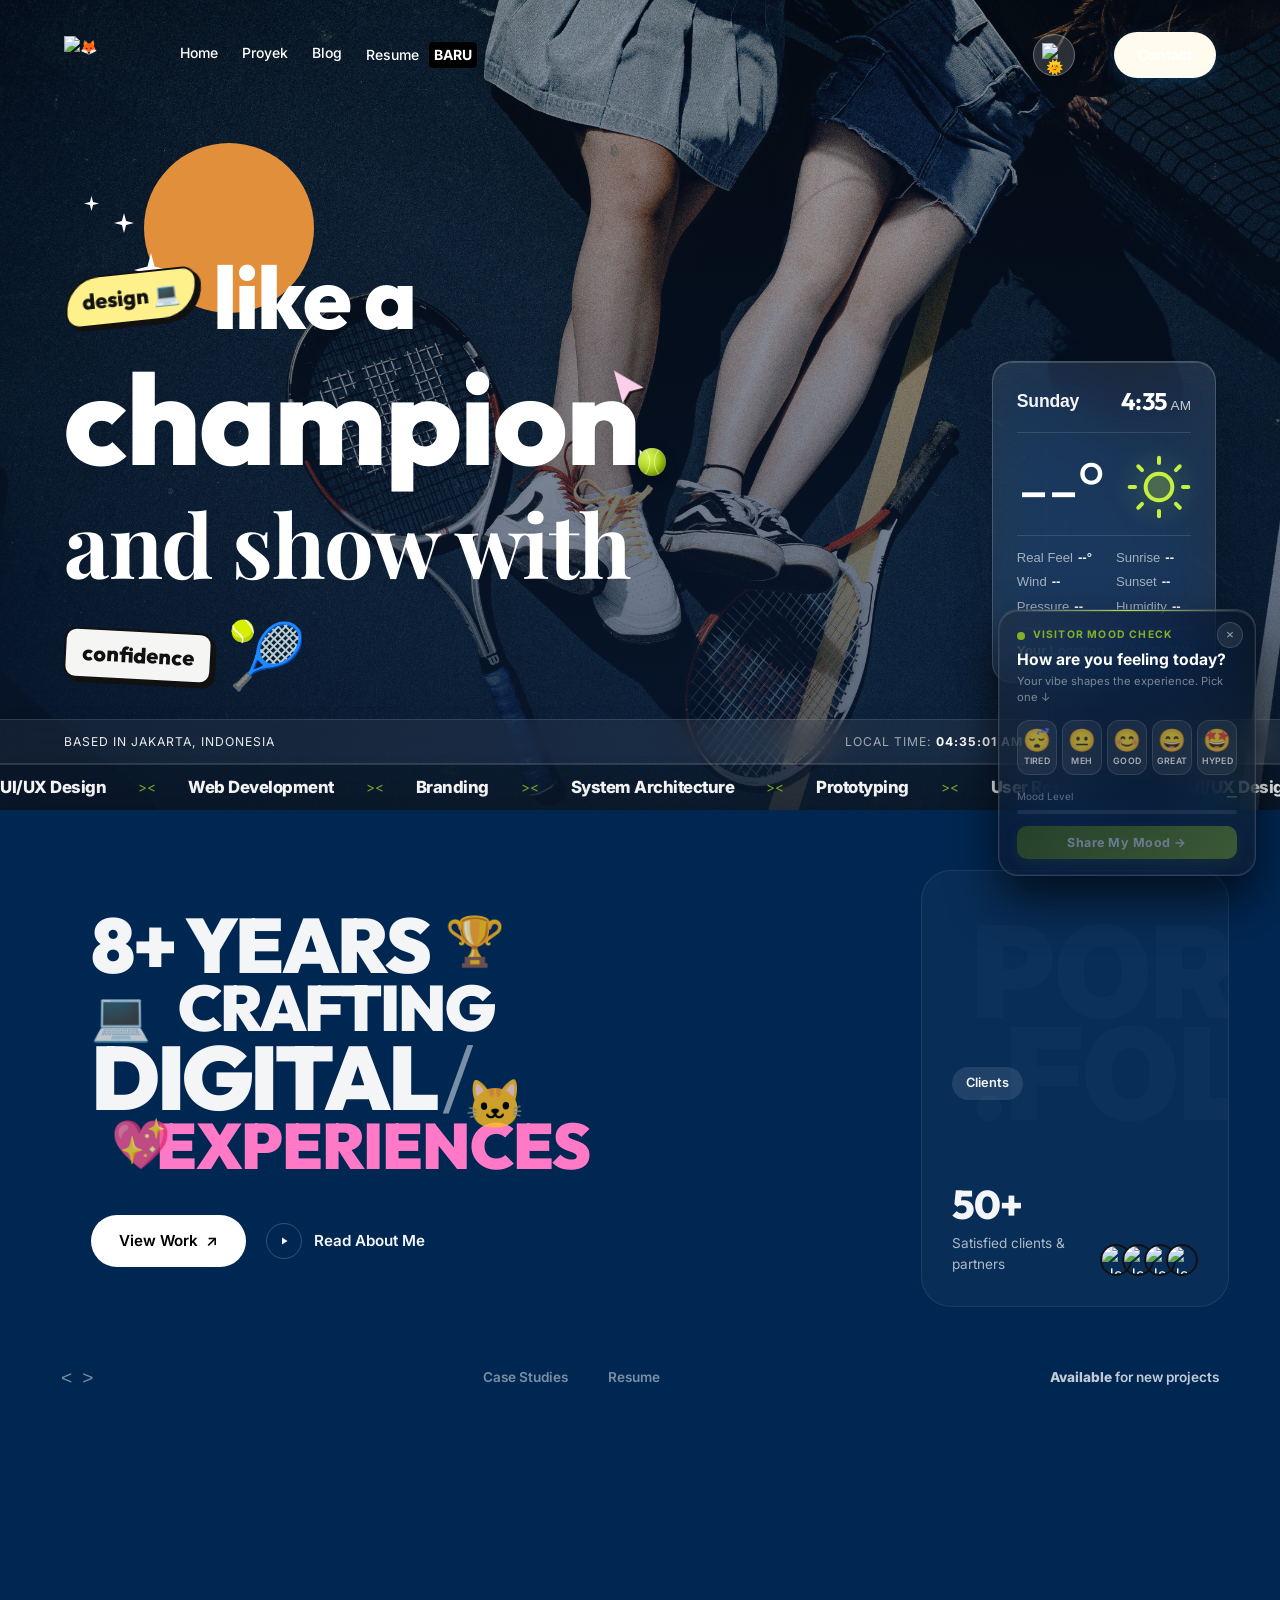
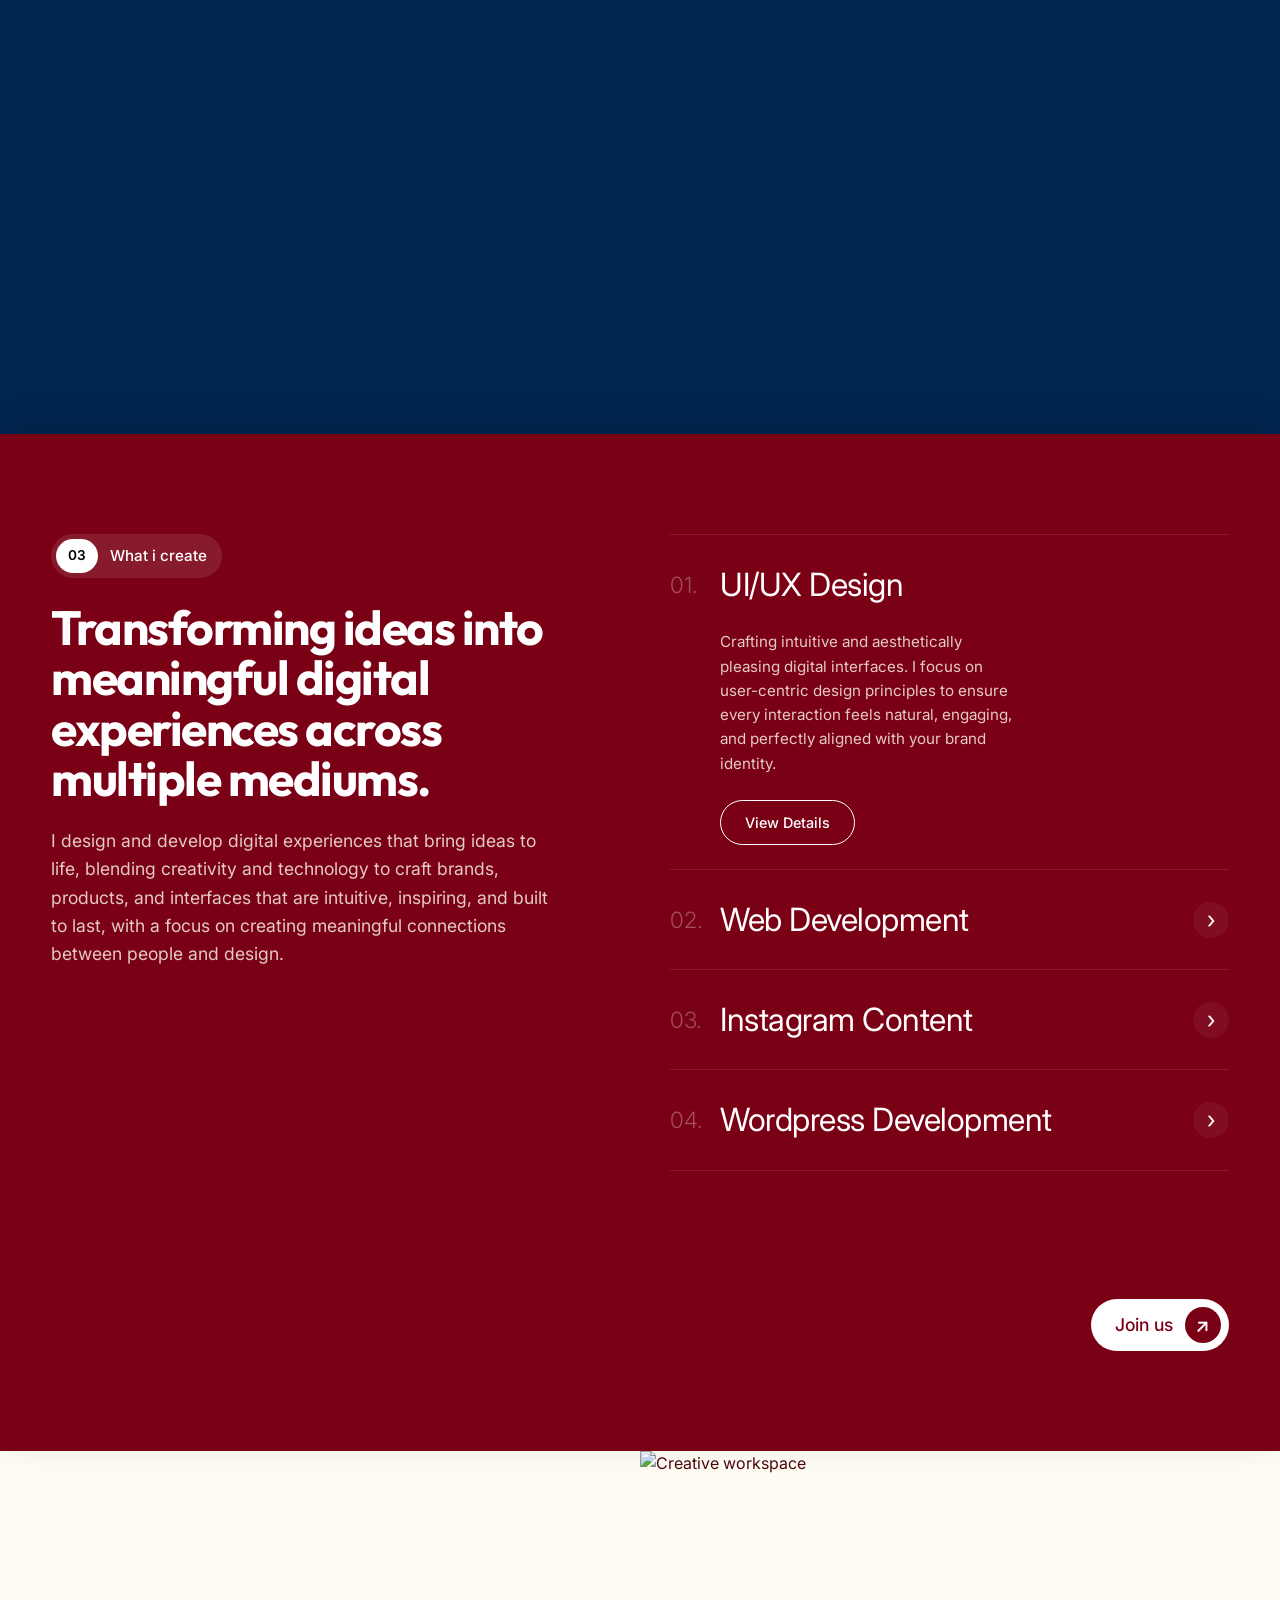
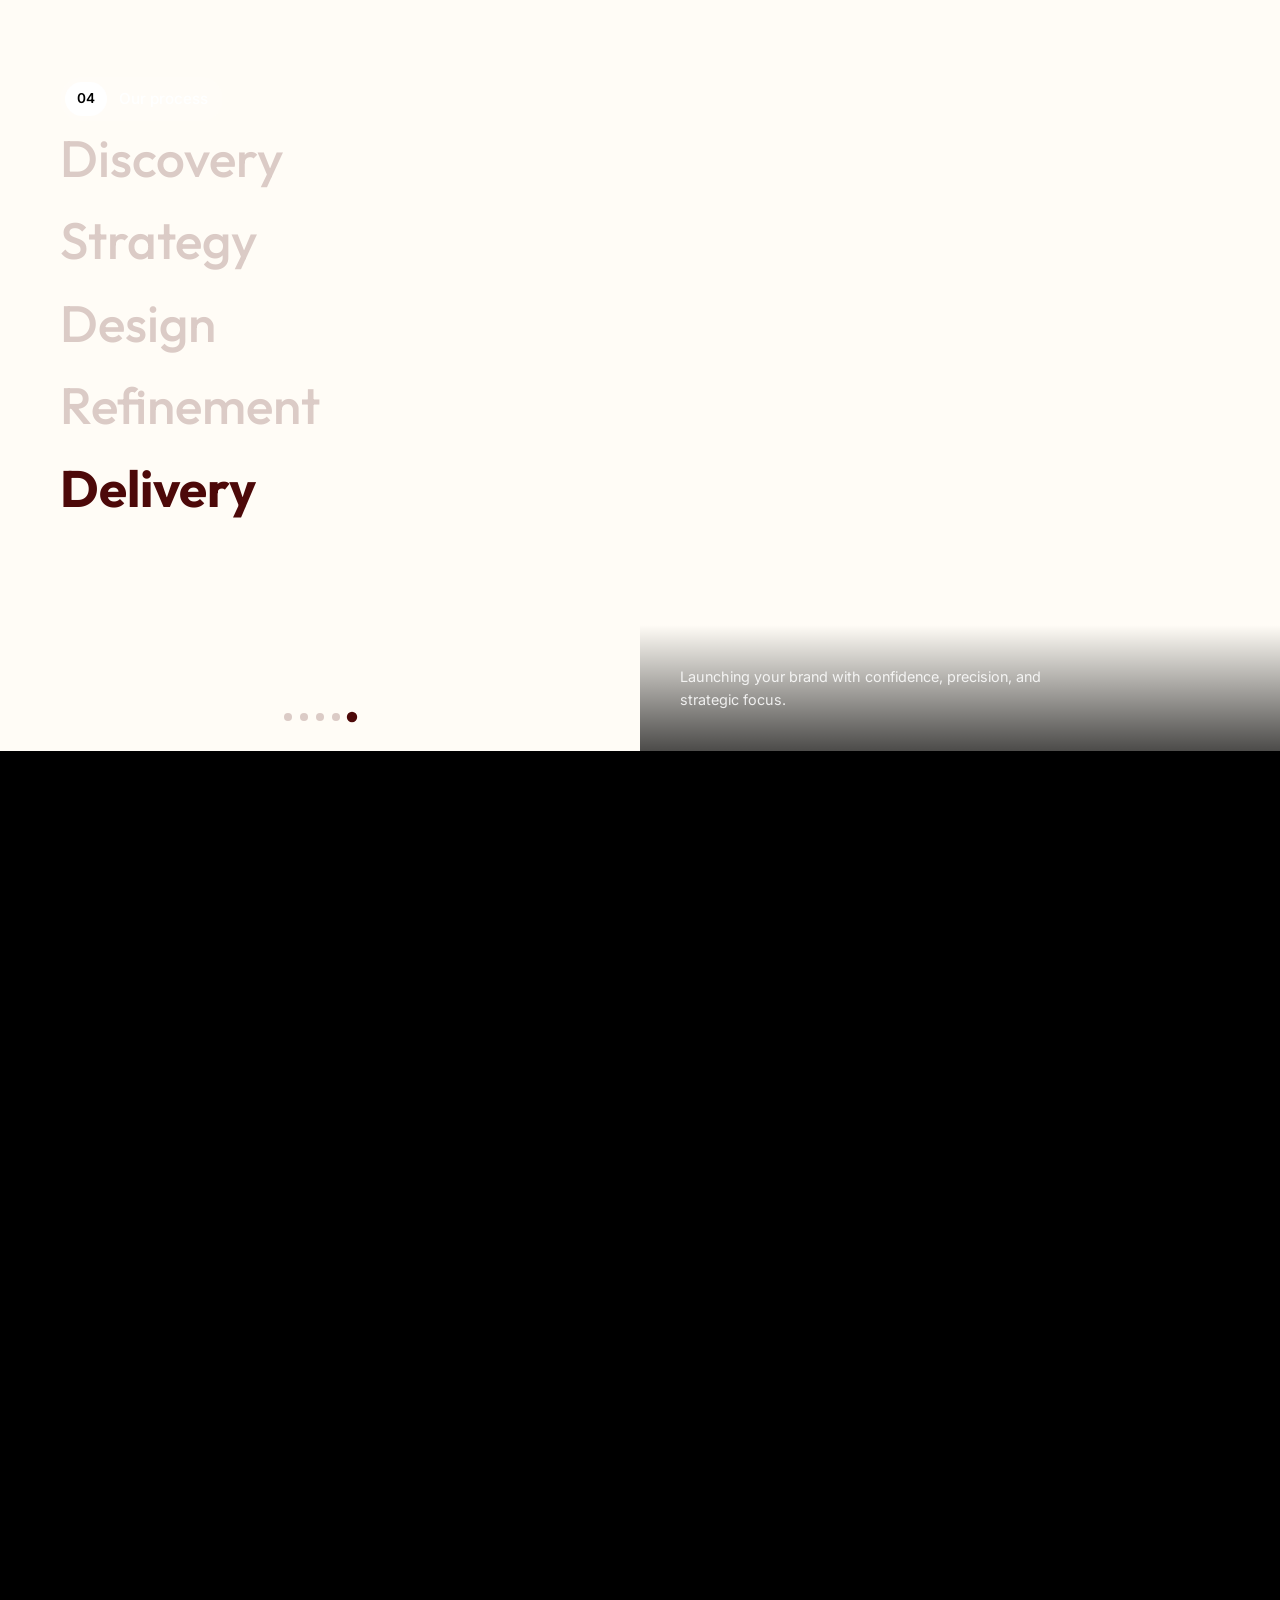
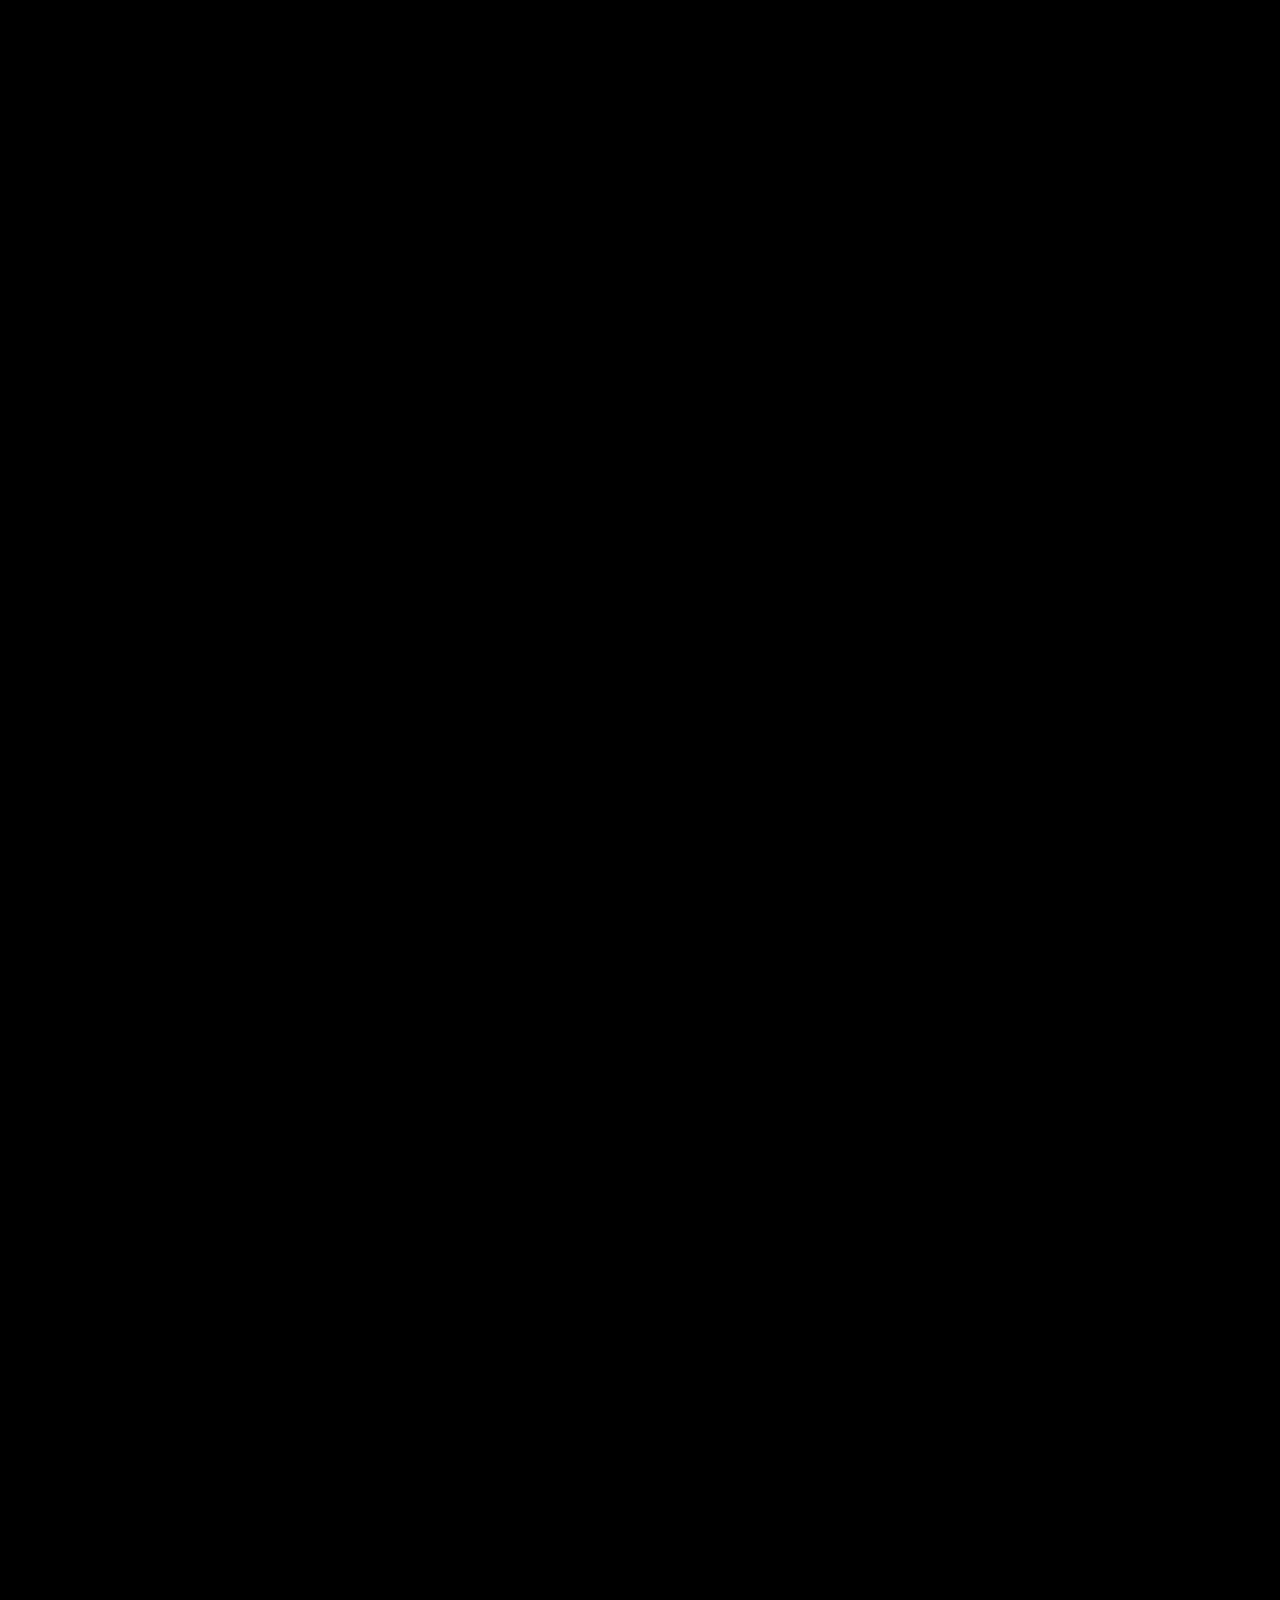
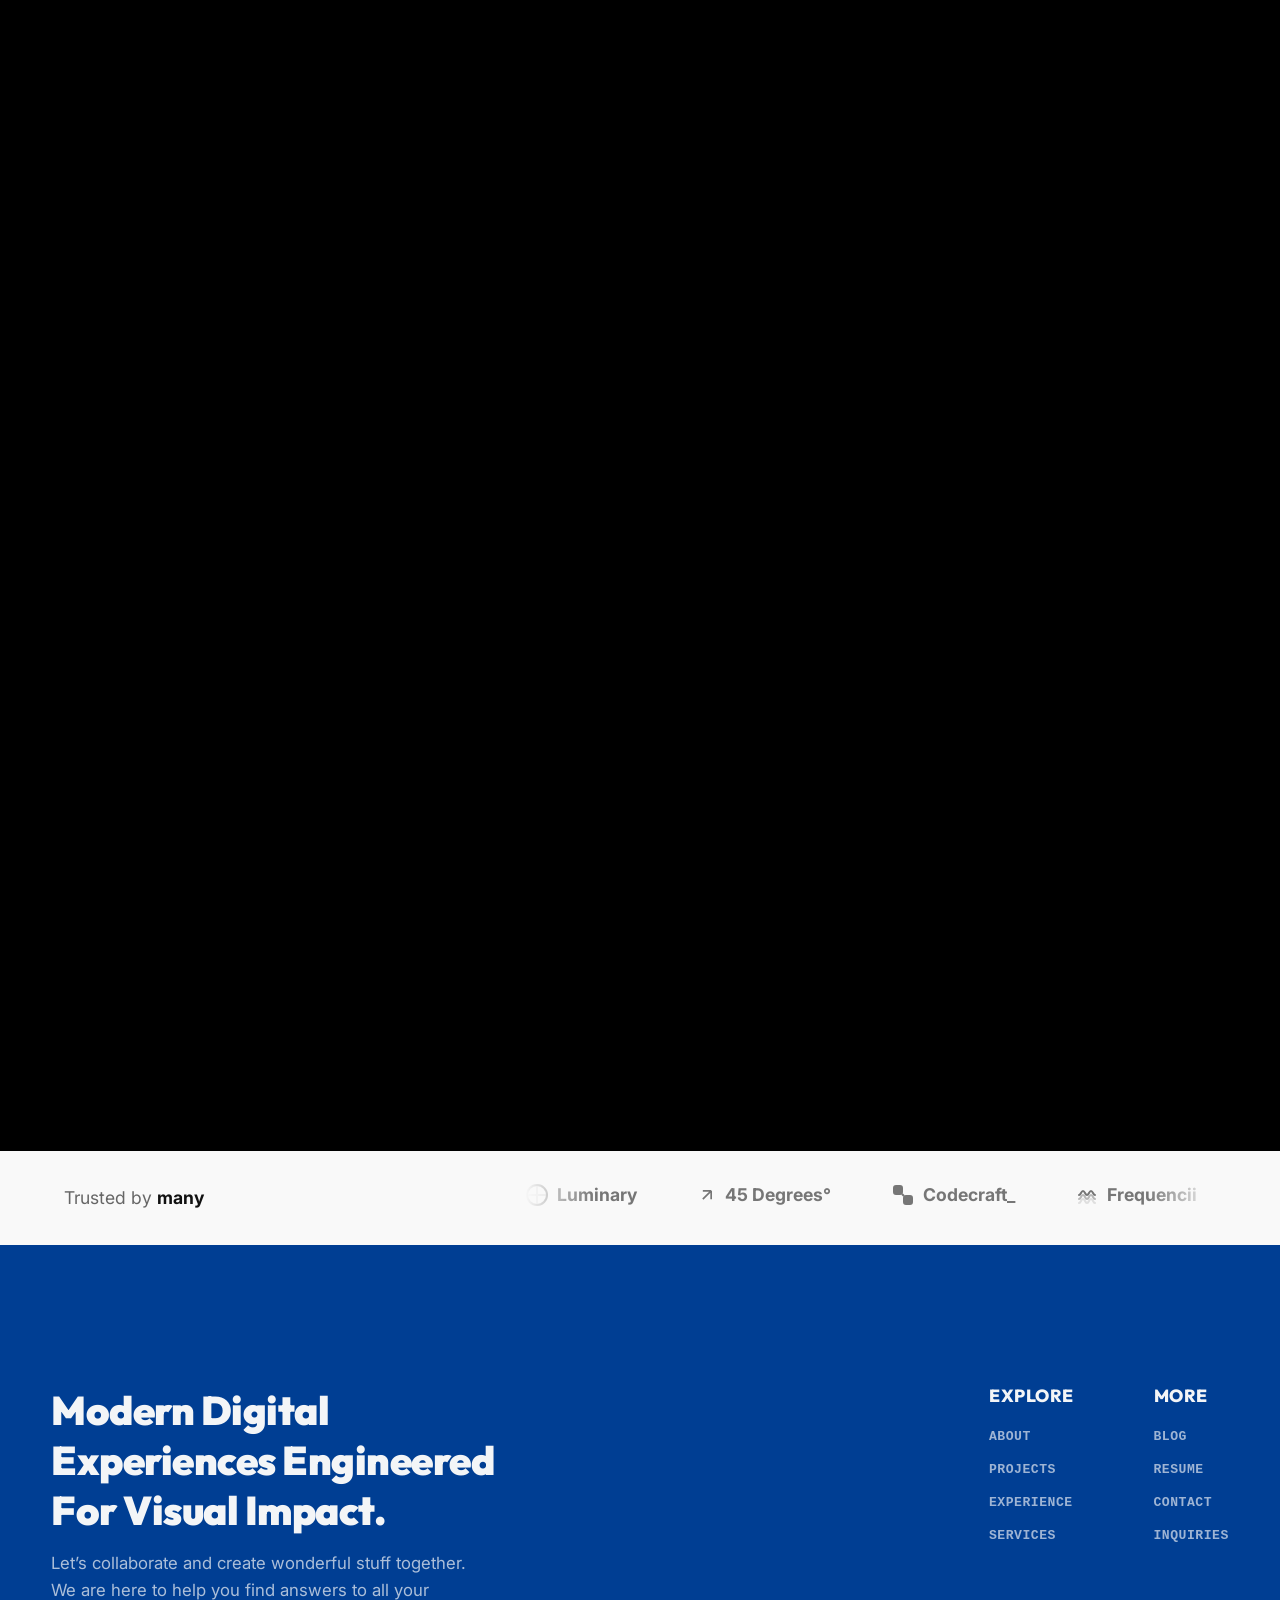
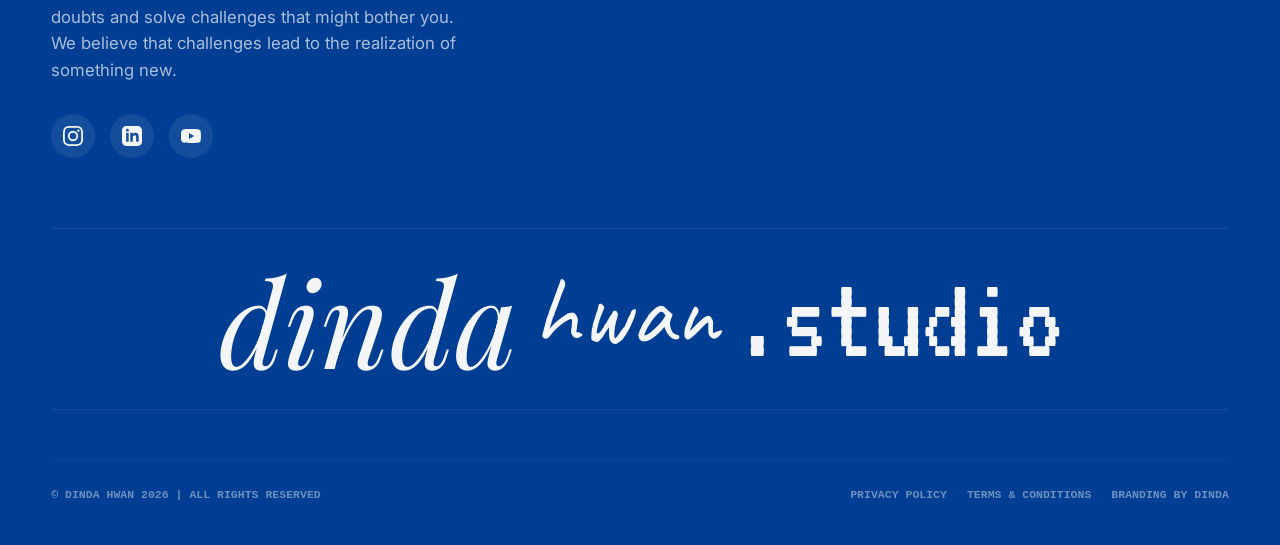
==== commit 1ecdb249: "Bump CSS to v=15 for caching" ====
--- a/index.html
+++ b/index.html
@@ -6,7 +6,7 @@
     <title>My Portfolio</title>
     <link rel="icon" type="image/png" href="assets/favicon-dark.png" media="(prefers-color-scheme: dark)">
     <link rel="icon" type="image/png" href="assets/favicon-light.png" media="(prefers-color-scheme: light)">
-    <link rel="stylesheet" href="css/style.css?v=11">
+    <link rel="stylesheet" href="css/style.css?v=15">
     <link rel="preconnect" href="https://fonts.googleapis.com">
     <link rel="preconnect" href="https://fonts.gstatic.com" crossorigin>
     <link rel="preload" href="https://fonts.googleapis.com/css2?family=Inter:wght@300;400;500;600&family=Playfair+Display:ital,wght@0,400;0,600;1,400&family=Outfit:wght@400;500;600;700;800&display=swap" as="style" onload="this.onload=null;this.rel='stylesheet'"><noscript><link rel="stylesheet" href="https://fonts.googleapis.com/css2?family=Inter:wght@300;400;500;600&family=Playfair+Display:ital,wght@0,400;0,600;1,400&family=Outfit:wght@400;500;600;700;800&display=swap"></noscript>
@@ -34,7 +34,7 @@
         body.light-theme .lang-selector-minimal button { color: rgba(0,0,0,0.5); }
         body.light-theme .lang-selector-minimal button:hover, body.light-theme .lang-selector-minimal button.active { color: #111; }
     </style>
-    <script defer src="js/components.js?v=12"></script>
+    <script defer src="js/components.js?v=15"></script>
 
     <style>
         /* Quantum Case Study Overlay */
--- a/css/style.css
+++ b/css/style.css
@@ -6,6 +6,11 @@
     --accent-color: #FFFCEF; /* Ivory Cream */
     --text-primary: #ffffff; /* White text */
     --text-secondary: rgba(255, 252, 239, 0.8); /* Muted Ivory */
+    
+    /* New Color System Additions */
+    --color-pear: #bfe800;
+    --color-oxford-blue: #002752;
+
     --font-heading: 'Outfit', sans-serif;
     --font-body: 'Inter', sans-serif;
     --border-radius: 20px;
@@ -385,7 +390,7 @@
 }
 
 body:not(.light-theme) .header-wrapper.scrolled .navbar.awwwards-nav {
-    background: rgba(122, 0, 22, 0.4); /* Translucent Rich Burgundy */
+    background: rgba(0, 62, 147, 0.4); /* Translucent Marian Blue */
     backdrop-filter: blur(20px);
     -webkit-backdrop-filter: blur(20px);
     border: 1px solid rgba(255, 252, 239, 0.15); /* Ivory Cream glass border */
@@ -3491,10 +3496,10 @@
 
 /* Modern Social-Themed Footer Styles */
 .modern-footer {
-    background: #ffbaba;
+    background: #003e93;
     border-radius: 0;
     padding: 140px 4% 40px;
-    color: #111111;
+    color: #f3f5f7;
     overflow: hidden;
     position: relative;
     box-sizing: border-box;
@@ -3594,7 +3599,7 @@
     font-weight: 900;
     line-height: 1.25;
     margin-bottom: 15px;
-    color: #ffffff;
+    color: #f3f5f7;
     letter-spacing: -0.5px;
 }
 
@@ -3603,7 +3608,7 @@
     font-size: 1.05rem;
     font-weight: 400;
     line-height: 1.6;
-    color: rgba(255, 255, 255, 0.7);
+    color: rgba(243, 245, 247, 0.7);
     margin-bottom: 30px;
     max-width: 90%;
 }
@@ -3614,8 +3619,8 @@
 }
 
 .footer-social-links a {
-    color: #ffffff;
-    background: rgba(255, 255, 255, 0.08);
+    color: #f3f5f7;
+    background: rgba(243, 245, 247, 0.08);
     width: 44px;
     height: 44px;
     border-radius: 50%;
@@ -3626,7 +3631,8 @@
 }
 
 .footer-social-links a:hover {
-    background: #ff79c6; /* Soft accent pink */
+    background: #f3f5f7;
+    color: #003e93;
     transform: translateY(-3px);
 }
 
@@ -3651,13 +3657,13 @@
     font-size: 1.1rem;
     font-weight: 800;
     text-transform: uppercase;
-    color: #ff79c6; /* Soft accent pink */
+    color: #f3f5f7;
     margin-bottom: 8px;
     letter-spacing: 0.5px;
 }
 
 .footer-link {
-    color: rgba(255, 255, 255, 0.65);
+    color: rgba(243, 245, 247, 0.65);
     text-decoration: none;
     font-size: 0.82rem;
     font-weight: 700;
@@ -3672,8 +3678,8 @@
 }
 
 .footer-wordmark-container {
-    border-top: 1px solid rgba(255,255,255,0.08);
-    border-bottom: 1px solid rgba(255,255,255,0.08);
+    border-top: 1px solid rgba(243, 245, 247, 0.08);
+    border-bottom: 1px solid rgba(243, 245, 247, 0.08);
     padding: 30px 0;
     margin-bottom: 30px;
     display: flex;
@@ -3693,14 +3699,14 @@
     font-style: italic;
     font-size: clamp(3.2rem, 9.5vw, 7.5rem);
     font-weight: 400;
-    color: #ffffff;
+    color: #f3f5f7;
     line-height: 1;
 }
 
 .wm-little {
     font-family: 'Caveat', cursive;
     font-size: clamp(2.6rem, 8.5vw, 6.2rem);
-    color: #ff79c6; /* Soft accent pink */
+    color: #f3f5f7;
     line-height: 1;
     margin: 0 15px;
     transform: translateY(-8px);
@@ -3709,7 +3715,7 @@
 .wm-marketer {
     font-family: 'VT323', monospace;
     font-size: clamp(3.2rem, 9.5vw, 8.2rem);
-    color: #ffffff;
+    color: #f3f5f7;
     line-height: 0.8;
     letter-spacing: -2px;
 }
@@ -3720,9 +3726,9 @@
     align-items: center;
     font-family: 'Courier New', Courier, monospace;
     font-size: 0.72rem;
-    color: rgba(255, 255, 255, 0.45);
+    color: rgba(243, 245, 247, 0.45);
     font-weight: 700;
-    border-top: 1px solid rgba(255,255,255,0.04);
+    border-top: 1px solid rgba(243, 245, 247, 0.04);
     padding-top: 25px;
 }
 
@@ -3732,7 +3738,7 @@
 }
 
 .footer-bottom-sublinks a {
-    color: rgba(255, 255, 255, 0.45);
+    color: rgba(243, 245, 247, 0.45);
     text-decoration: none;
     transition: color 0.2s ease;
 }
@@ -3742,9 +3748,9 @@
 }
 
 .cookie-pref-btn {
-    background: #ffffff;
+    background: #f3f5f7;
     border: none;
-    color: #111111;
+    color: #003e93;
     padding: 6px 14px;
     font-size: 0.68rem;
     font-family: 'Courier New', Courier, monospace;
@@ -3758,52 +3764,7 @@
 }
 
 .cookie-pref-btn:hover {
-    background: #e6e6e6;
-}
-
-/* Light Theme overrides for Footer to keep it beautiful */
-body.light-theme .modern-footer {
-    background: #ffbaba;
-}
-
-/* Override text colors for pink footer */
-.modern-footer .footer-headline,
-.modern-footer .footer-col h3,
-.modern-footer .footer-col ul li a,
-.modern-footer .footer-social-links a,
-.modern-footer .footer-bottom-text,
-.modern-footer .footer-bottom-sublinks a {
-    color: #111111 !important;
-}
-
-.modern-footer .footer-subtitle {
-    color: rgba(0, 0, 0, 0.7) !important;
-}
-
-.modern-footer .footer-social-links a {
-    background: rgba(0, 0, 0, 0.08);
-}
-
-.modern-footer .footer-social-links a:hover {
-    background: #111111;
-    color: #ffbaba !important;
-}
-
-.modern-footer .cookie-pref-btn {
-    background: #111111;
-    color: #ffbaba;
-}
-
-.modern-footer .cookie-pref-btn:hover {
-    background: #333333;
-}
-
-.modern-footer .footer-bottom-bar {
-    border-top: 1px solid rgba(0, 0, 0, 0.1);
-}
-
-.modern-footer .feed-tag {
-    color: #ffffff !important; /* Keep feed tags white for contrast */
+    background: #ffffff;
 }
 
 /* Mobile Responsive */
@@ -4573,7 +4534,8 @@
 
 /* Default Dark Theme styles */
 .sports-bento-section {
-    color: #ffffff;
+    color: #f3f5f7;
+    background: var(--color-oxford-blue);
 }
 
 /* Light Theme styles */
@@ -4594,12 +4556,14 @@
     display: flex;
     flex-direction: column;
     justify-content: space-between;
-    padding-right: 40px;
+    padding: 40px;
+    background: var(--color-oxford-blue);
+    color: #f3f5f7;
+    border-radius: 24px;
 }
 
 .sbs-typo-container {
     position: relative;
-    padding: 40px 0;
 }
 
 .sbs-huge-text {
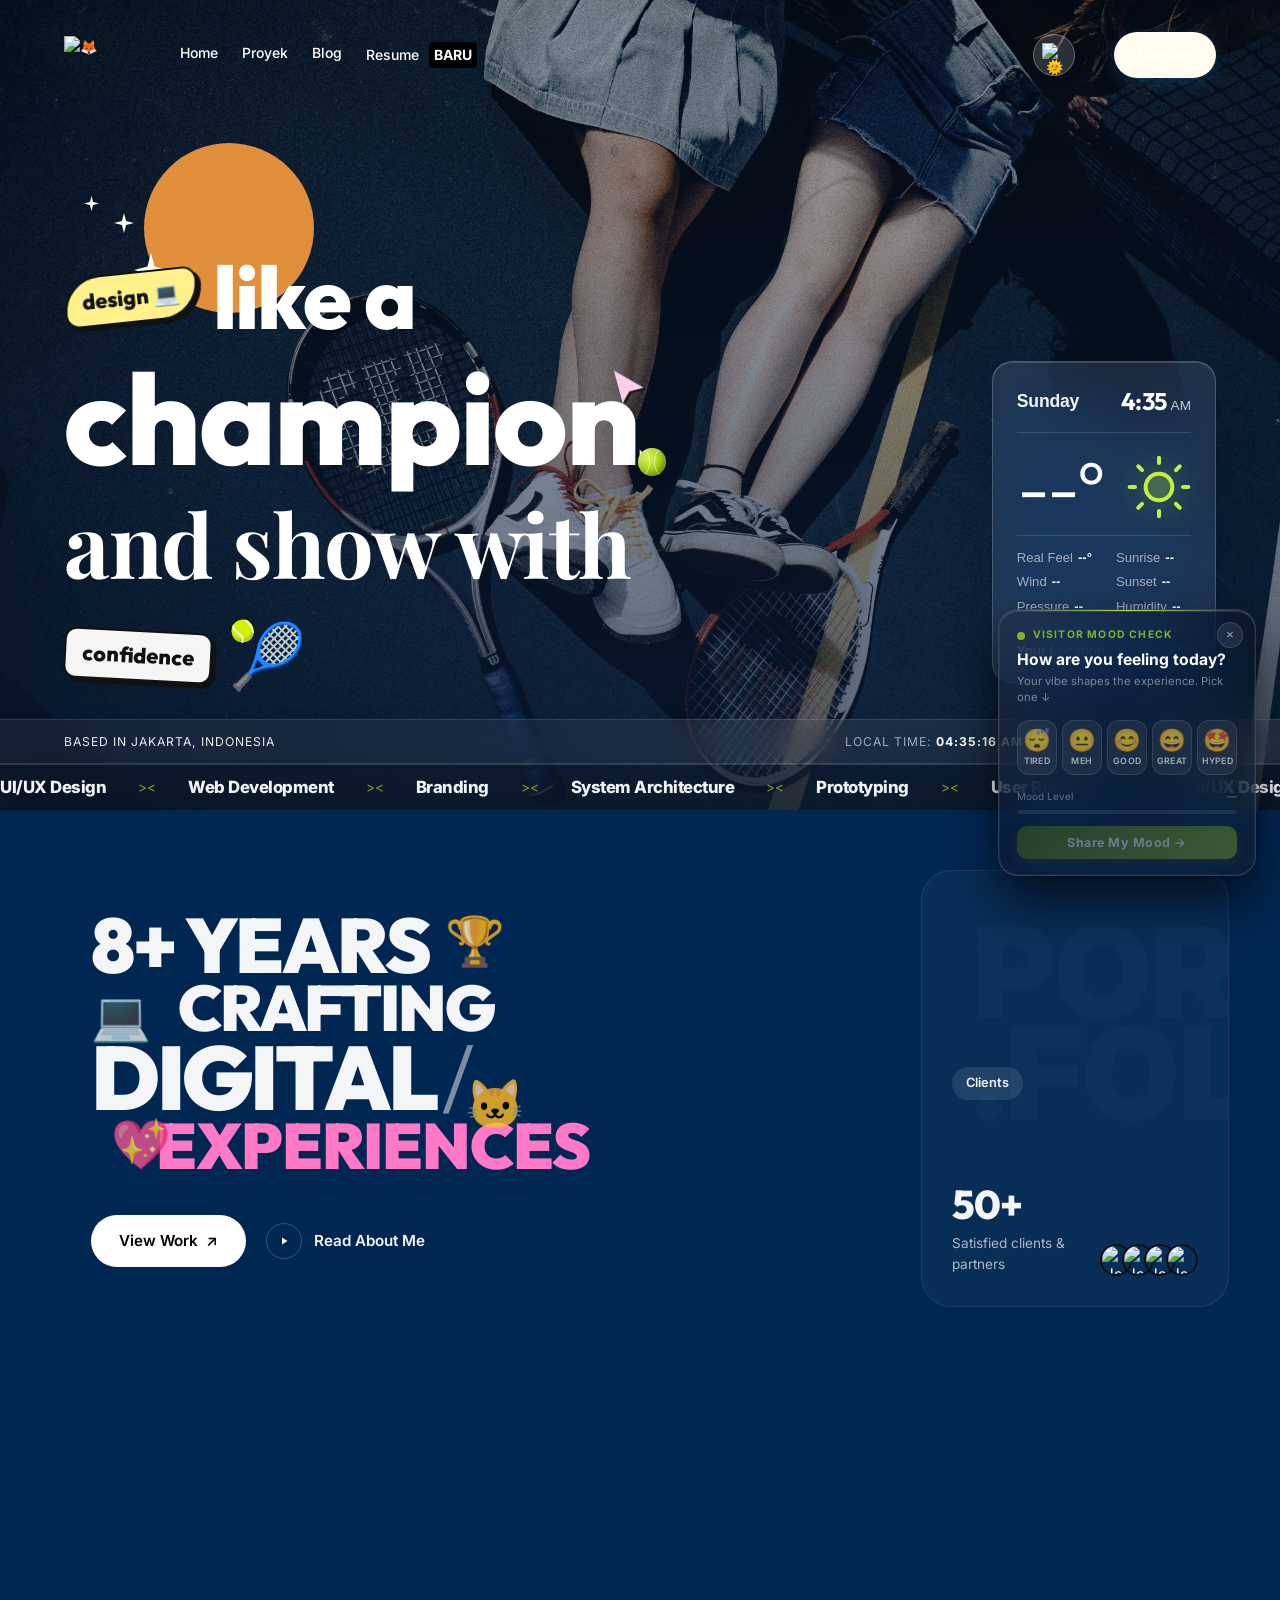
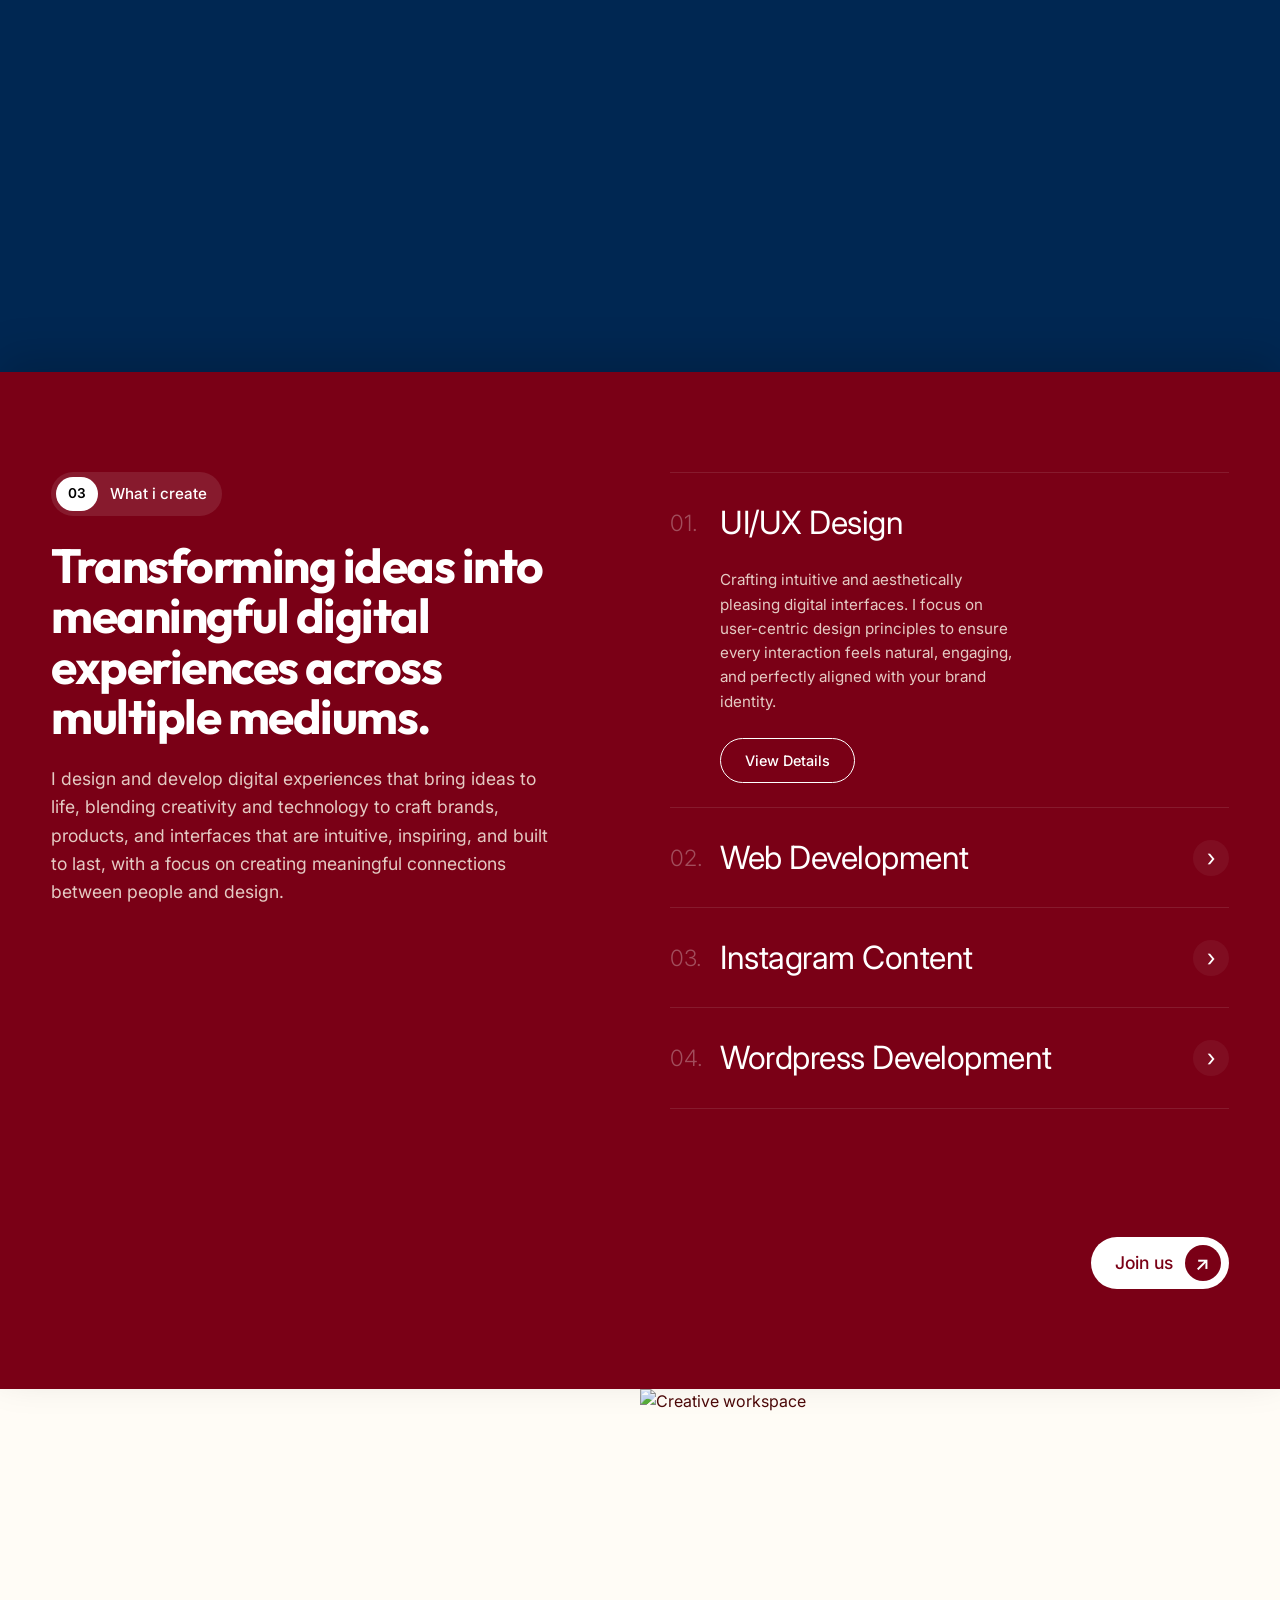
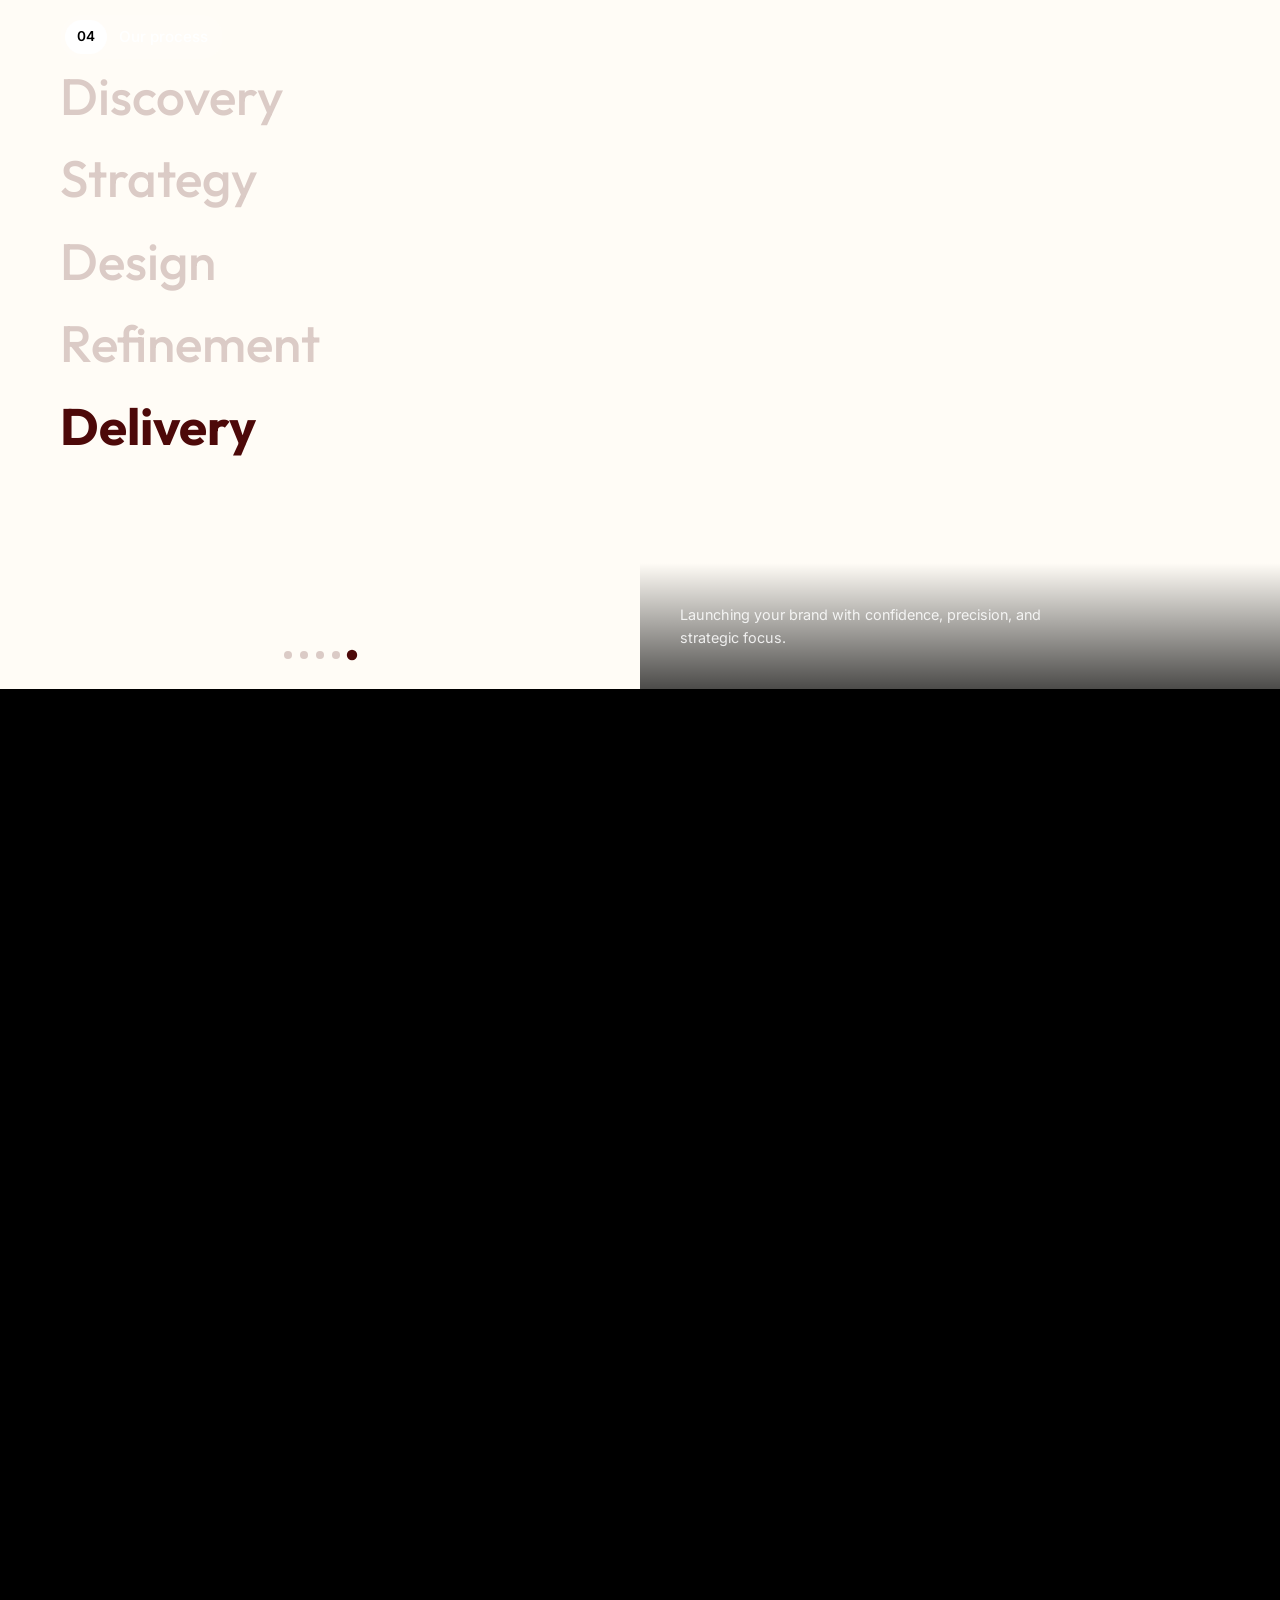
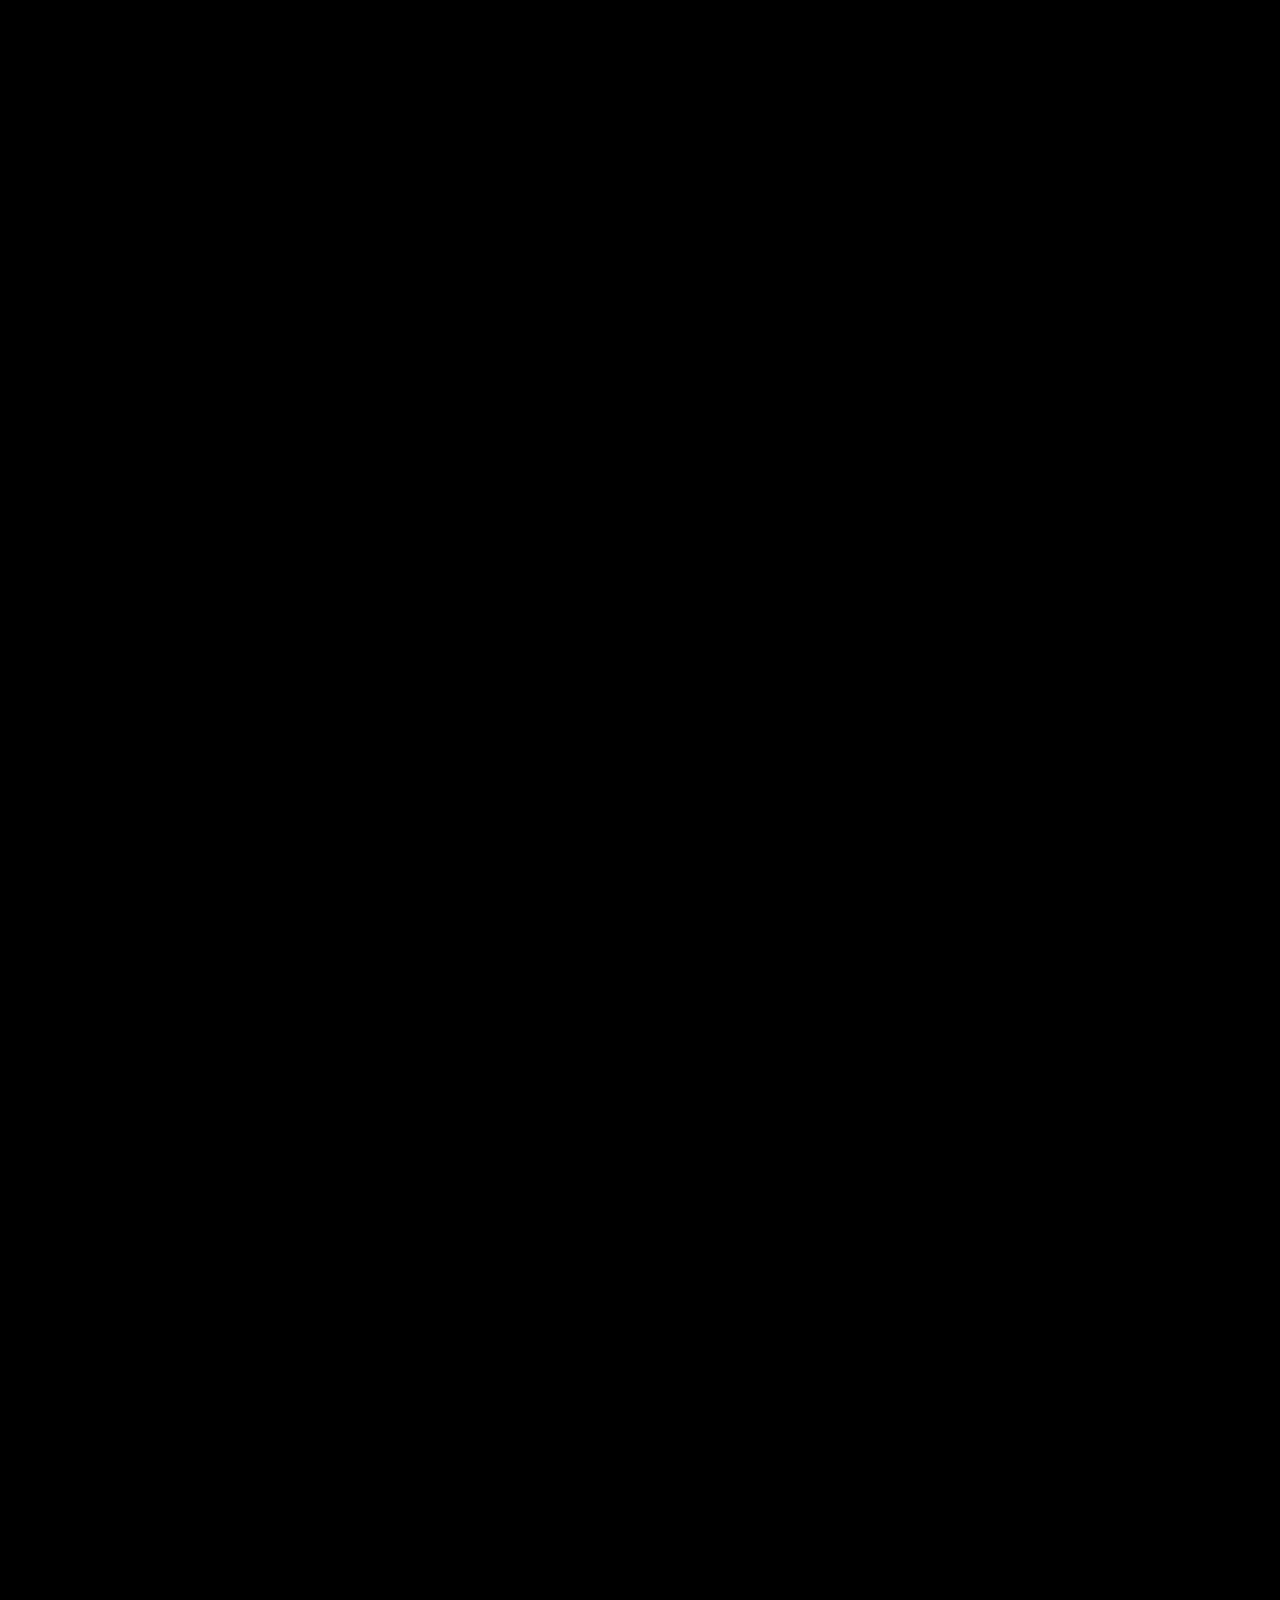
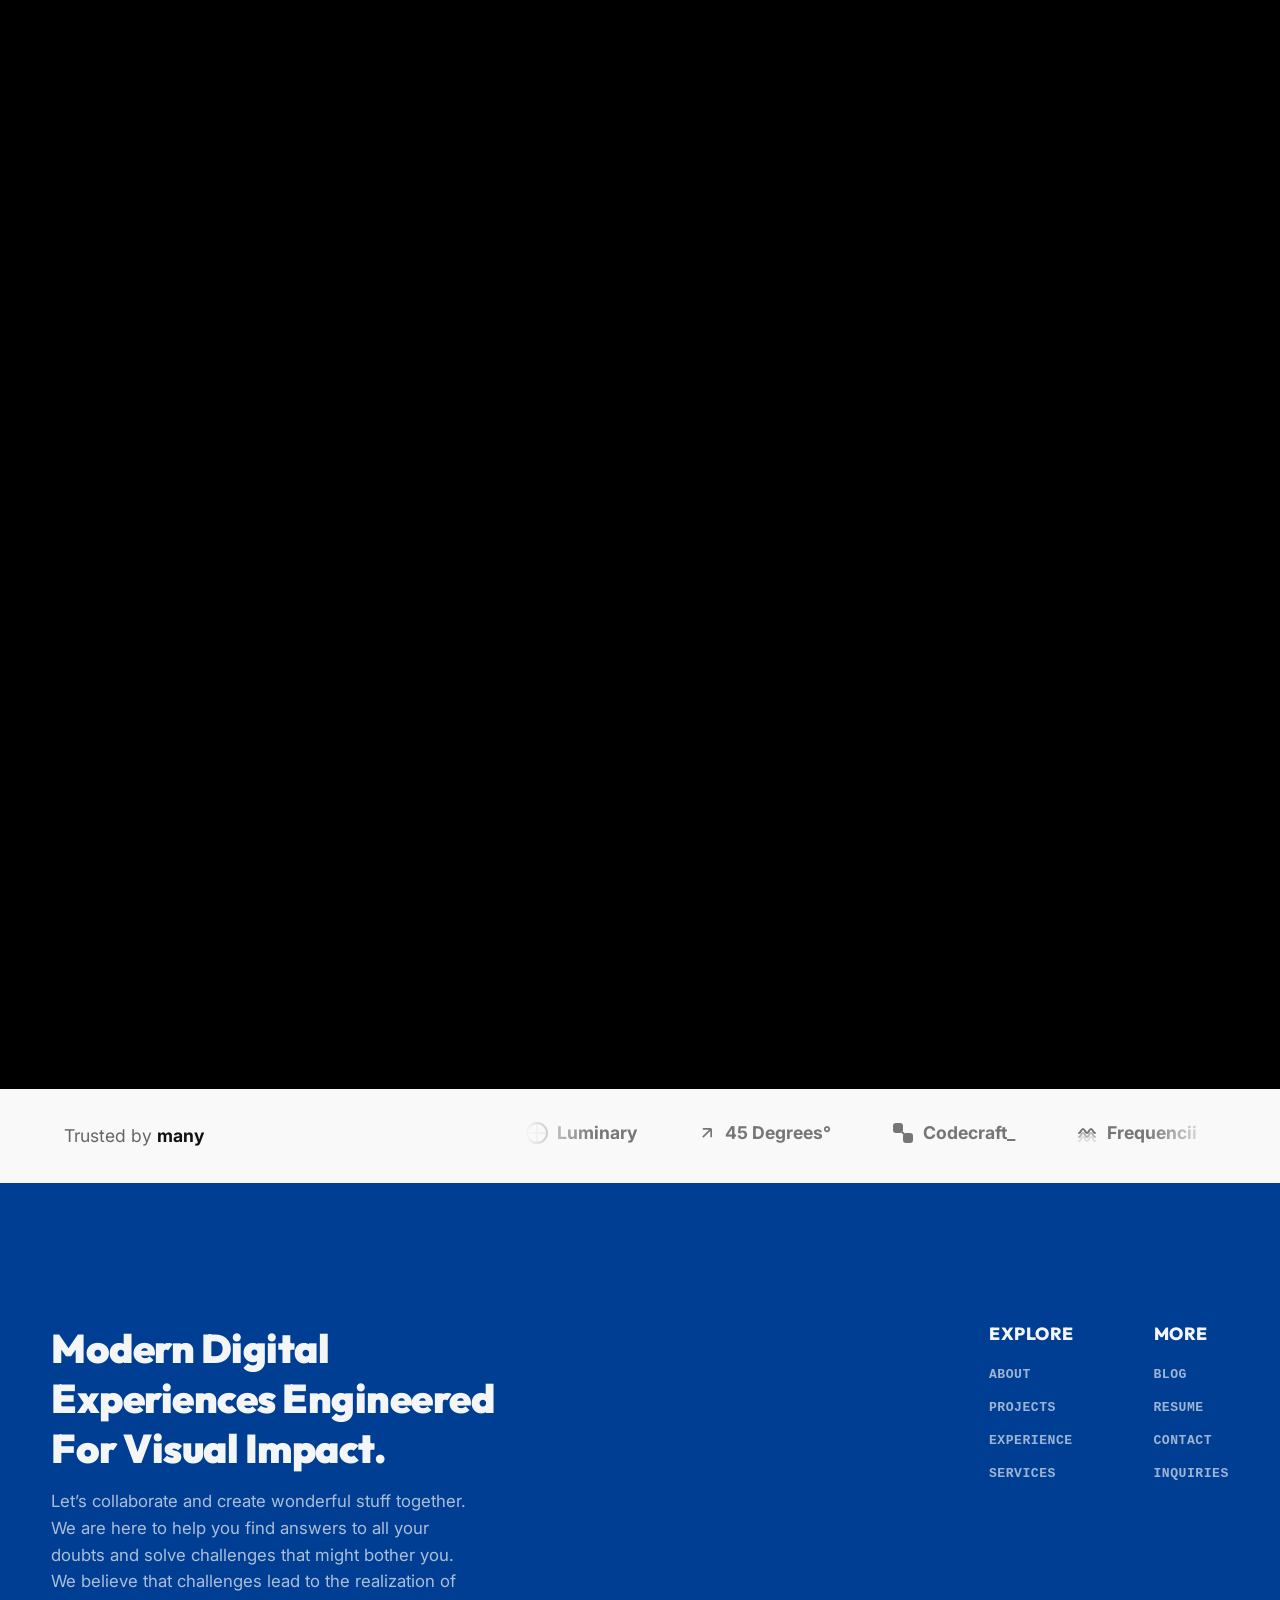
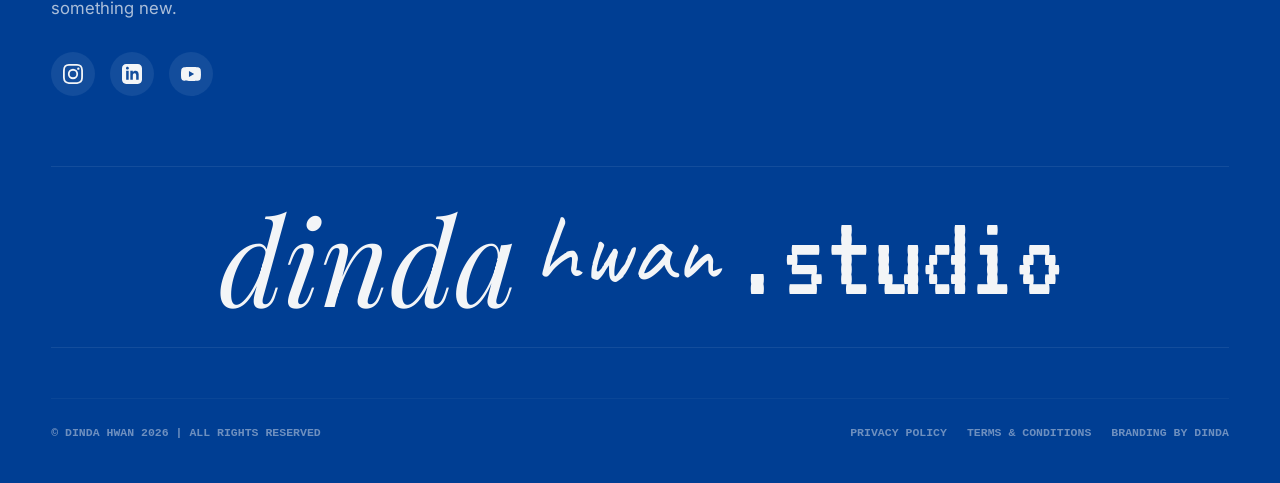
==== commit cde25a25: "Remove sbs-mid-nav section" ====
--- a/index.html
+++ b/index.html
@@ -507,20 +507,6 @@
                 
             </div>
 
-            <!-- Middle Navigation / Countdown -->
-            <div class="sbs-mid-nav">
-                <div class="sbs-nav-arrows">
-                    <button aria-label="Previous">&lt;</button>
-                    <button aria-label="Next">&gt;</button>
-                </div>
-                <div class="sbs-nav-links">
-                    <a href="#">Case Studies</a>
-                    <a href="#">Resume</a>
-                </div>
-                <div class="sbs-countdown">
-                    <strong>Available</strong> for new projects
-                </div>
-            </div>
 
             <!-- Bottom Video -->
             <div class="sbs-hero-img-wrapper">
